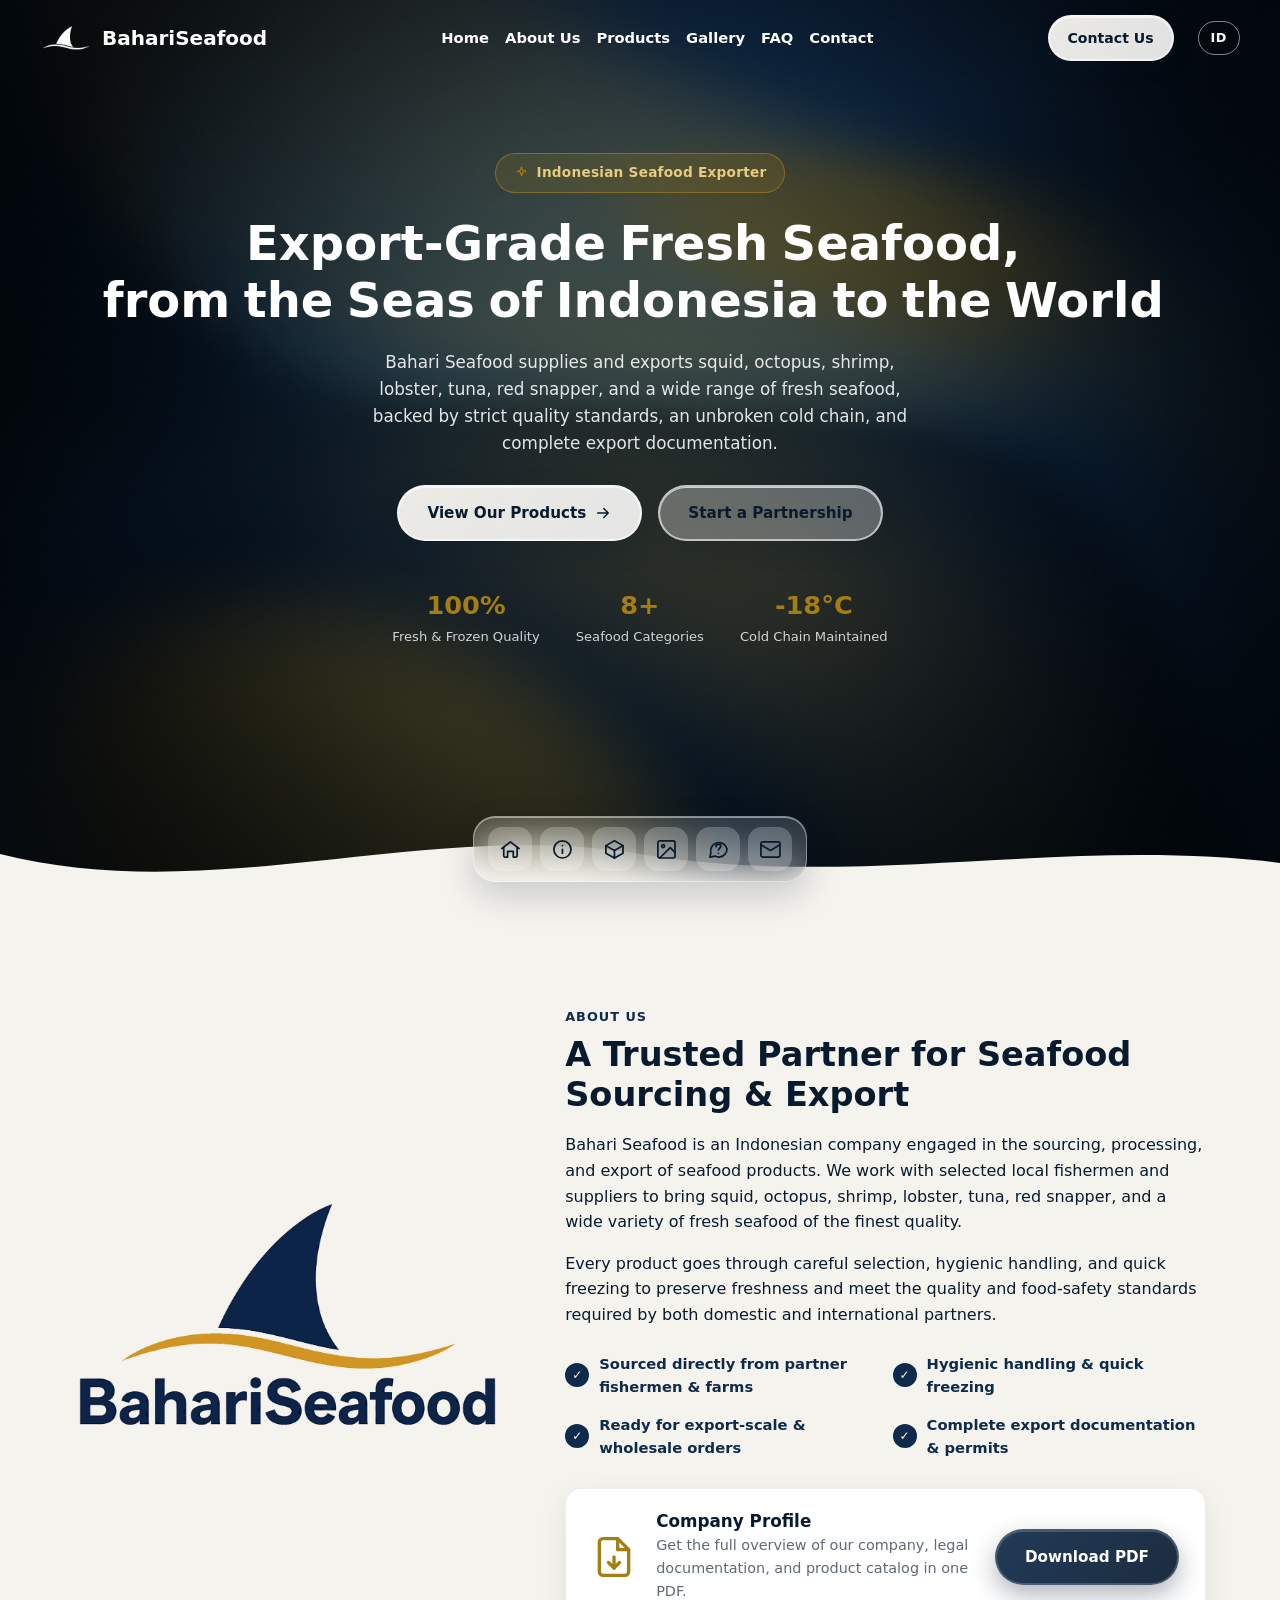
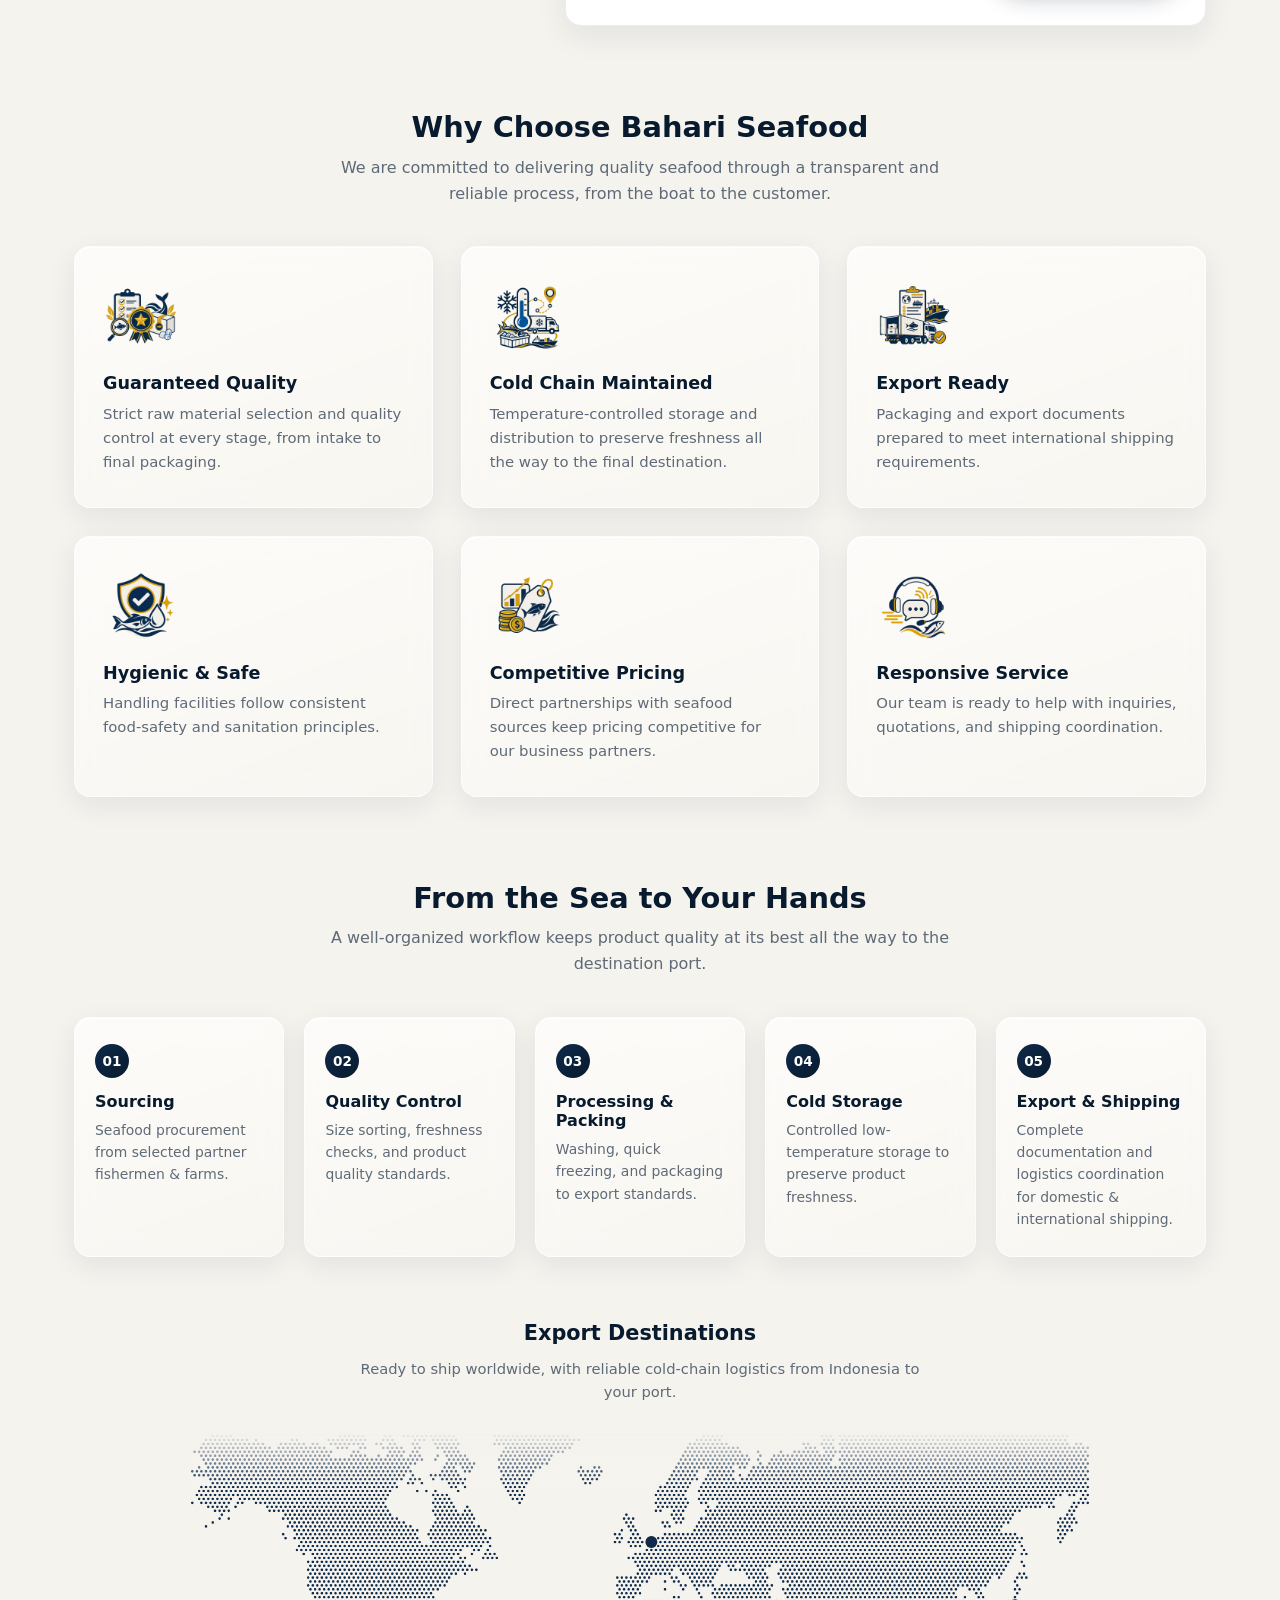
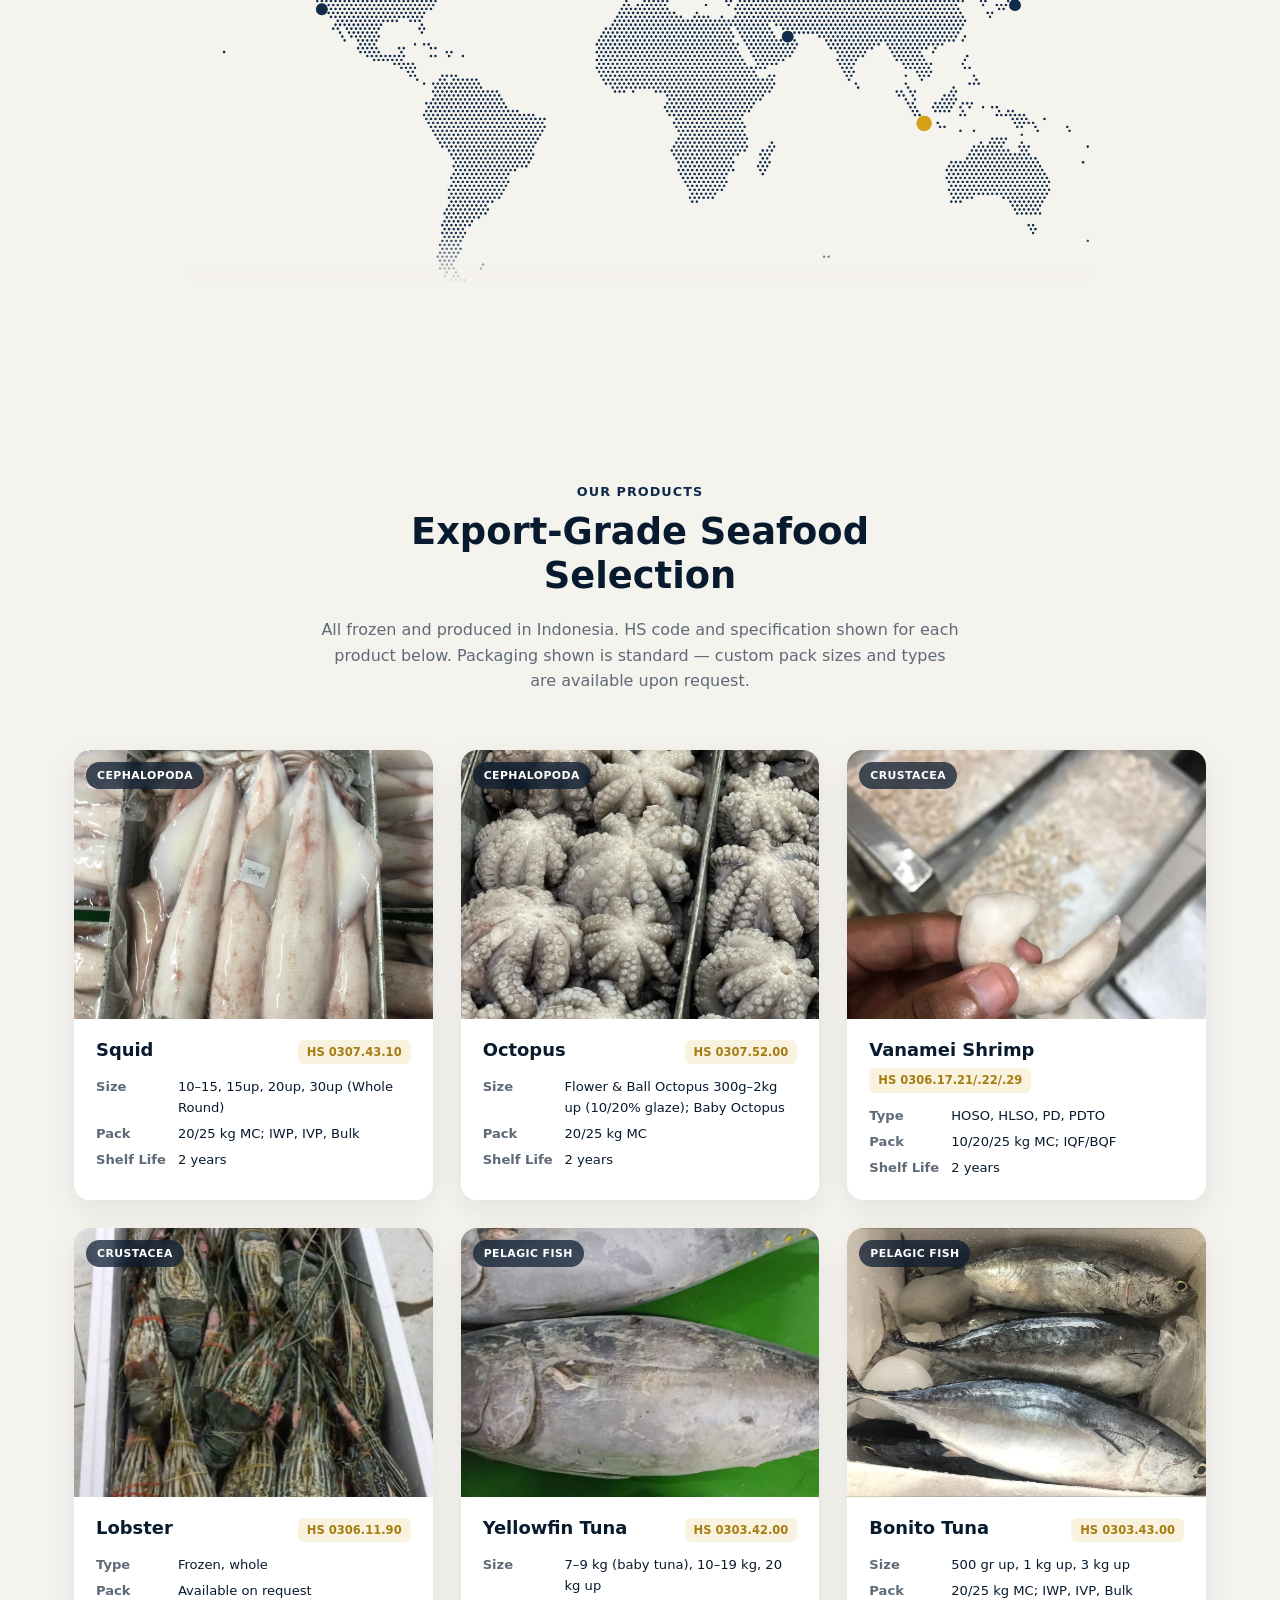
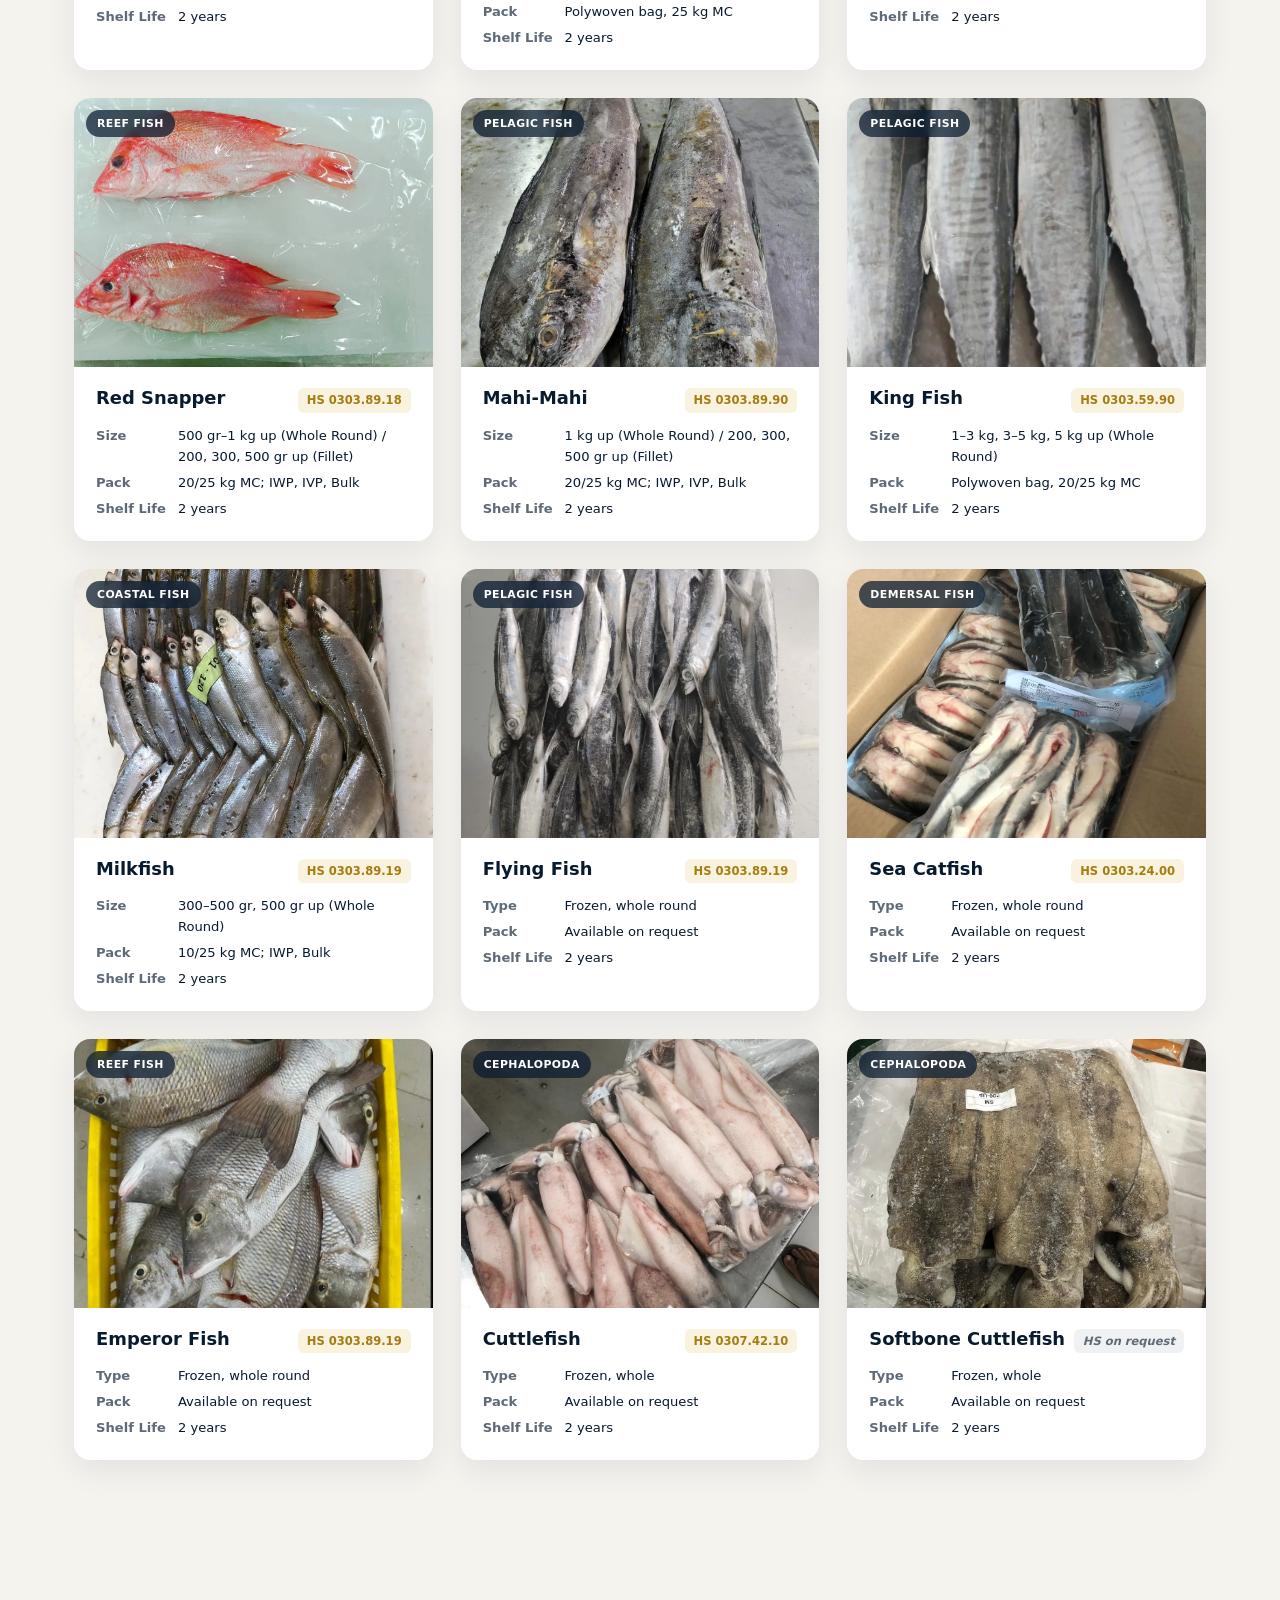
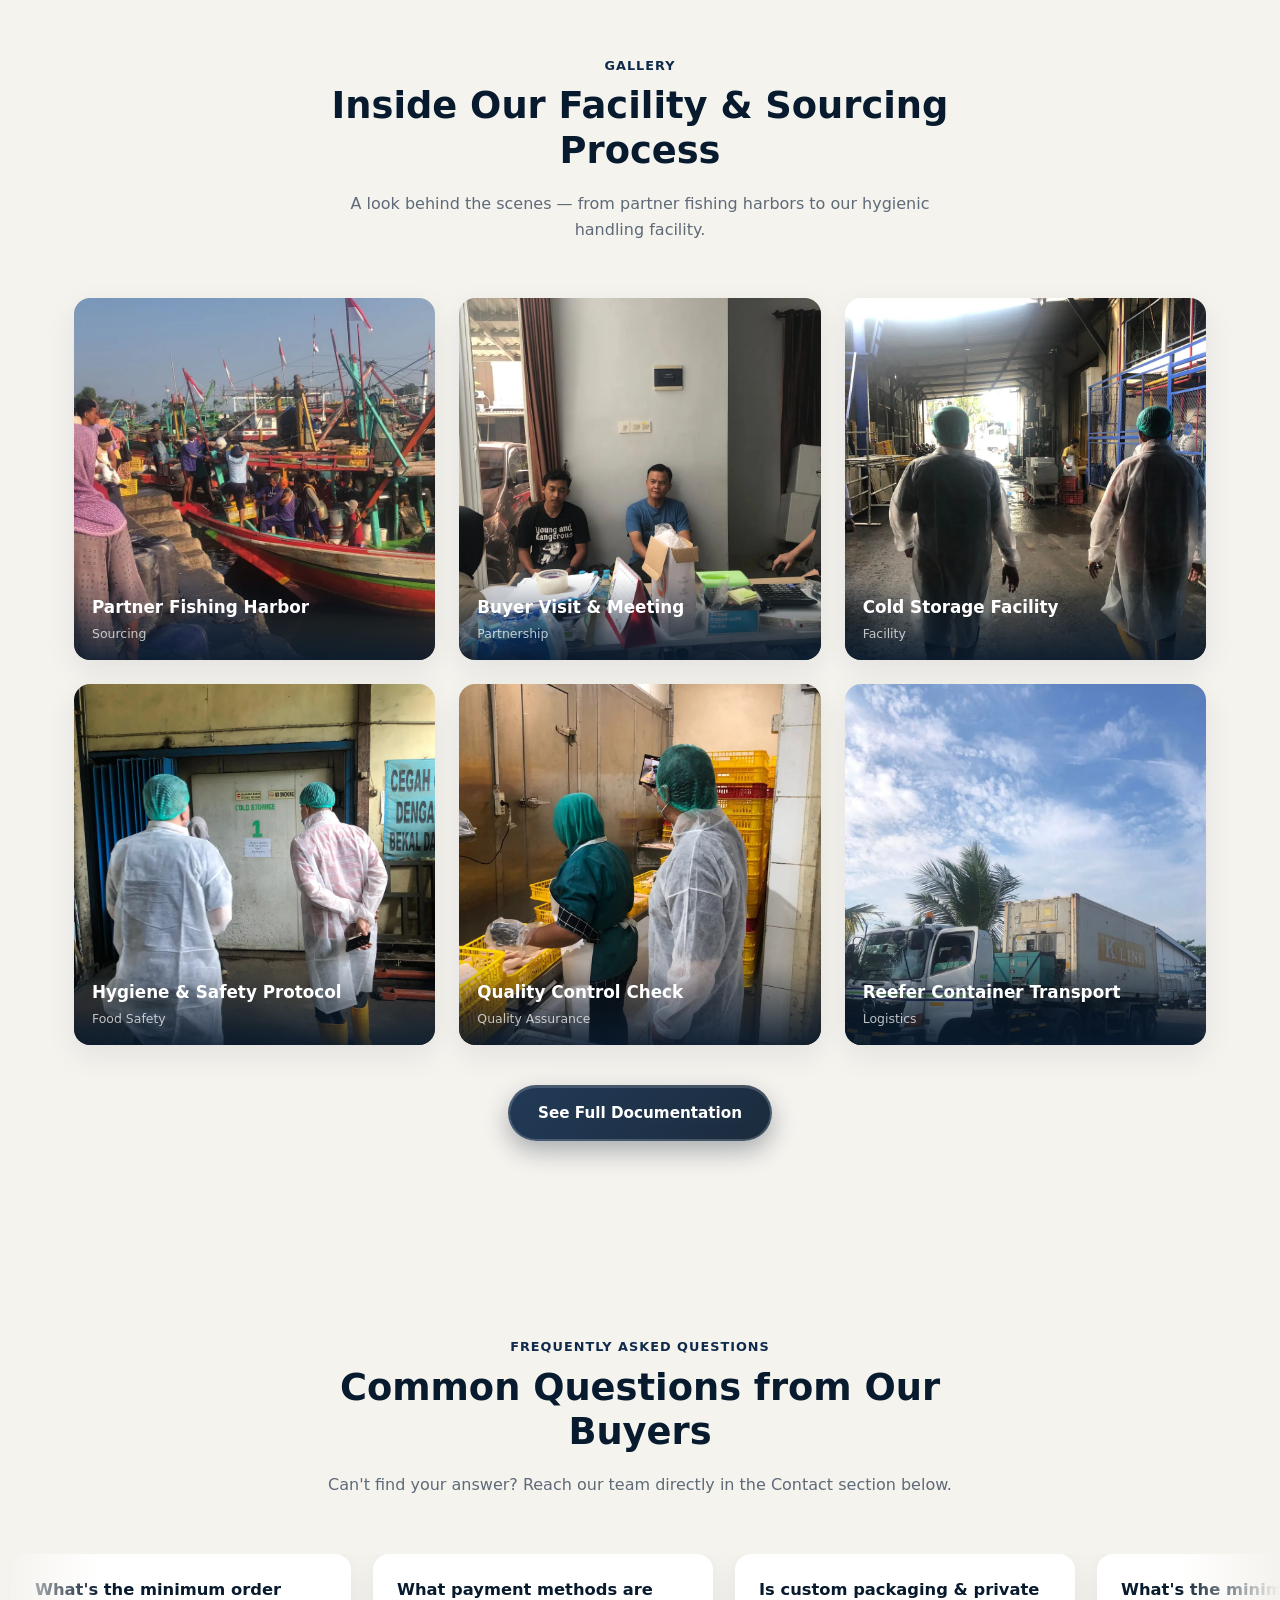
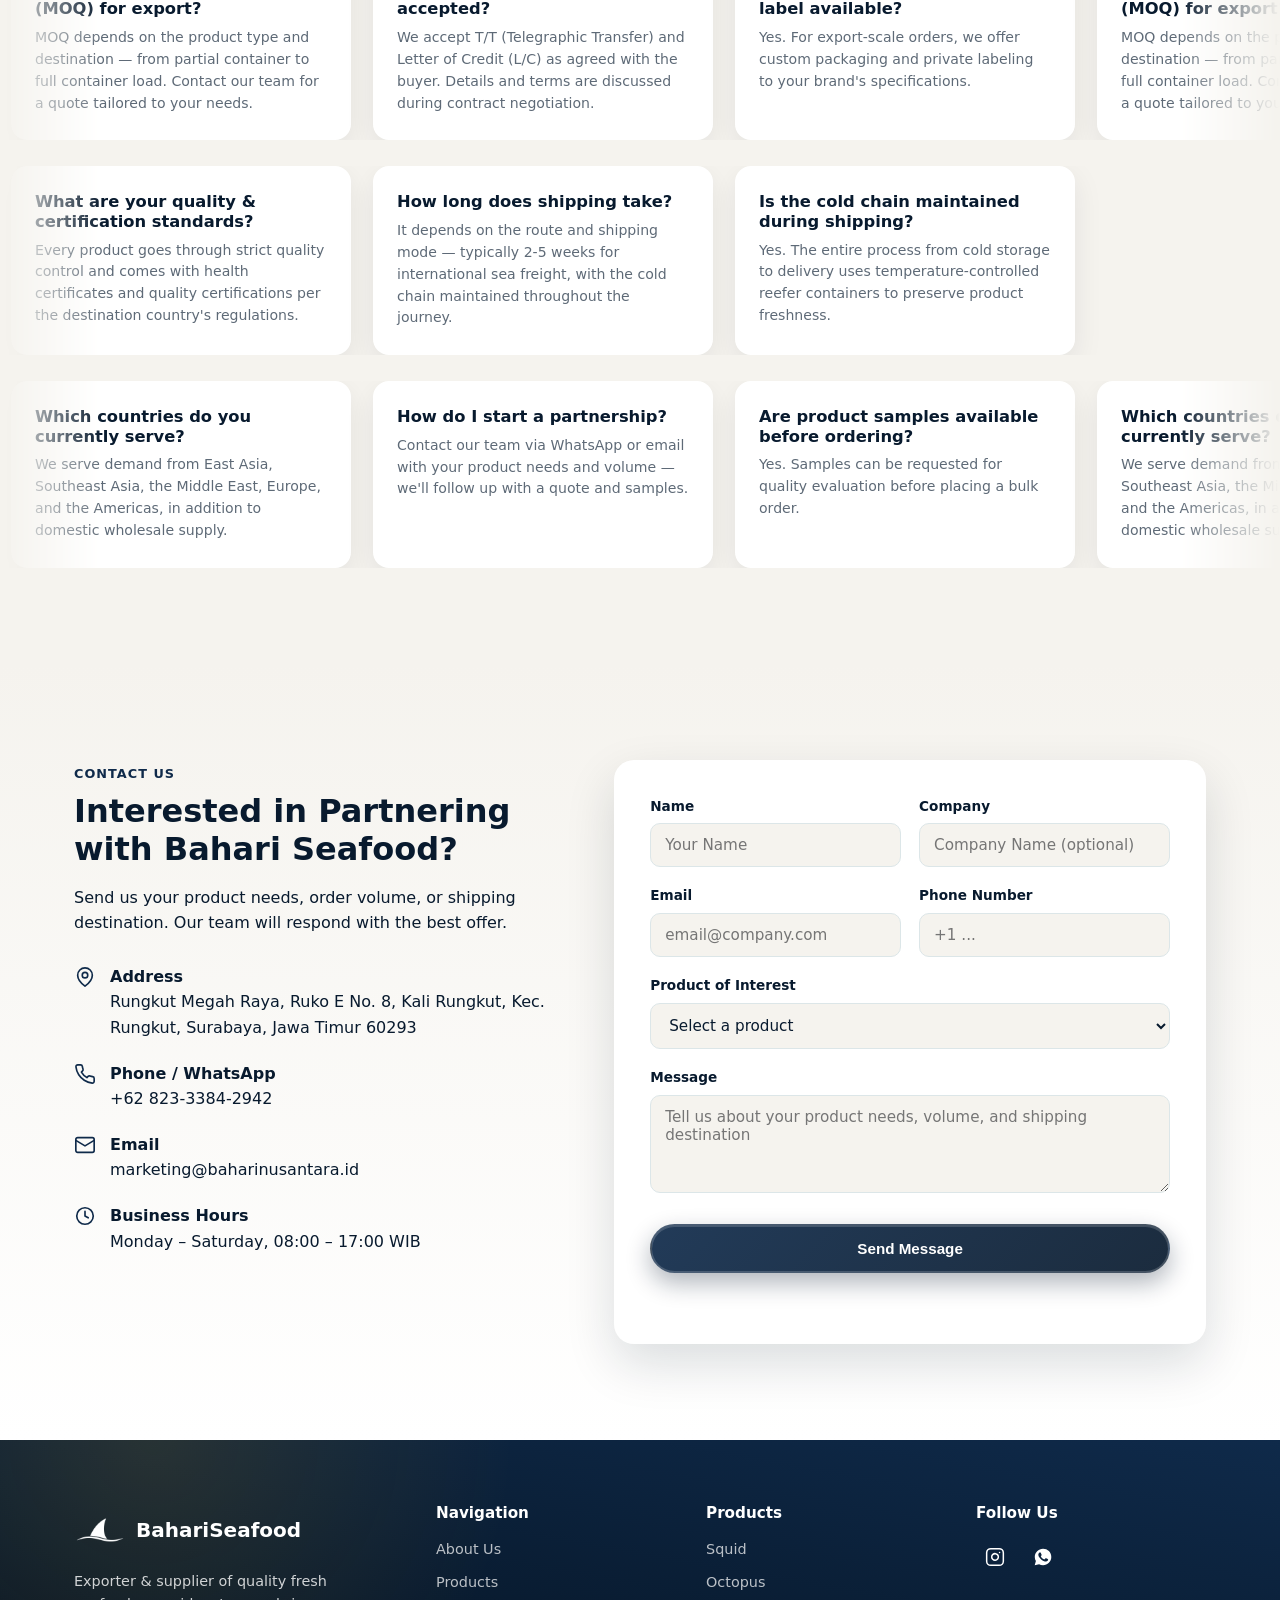
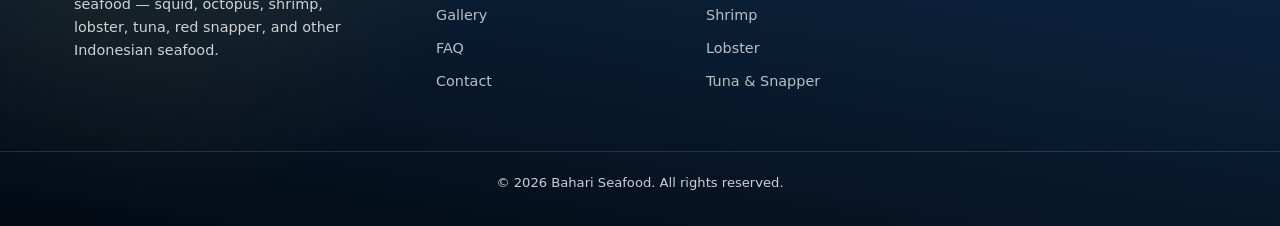
==== index.html @ e358343b "Add Cuttlefish and Softbone Cuttlefish as new products Two new product cards (Cephalopoda category) " ====
<!DOCTYPE html>
<html lang="en">
<head>
<meta charset="UTF-8">
<meta name="viewport" content="width=device-width, initial-scale=1.0">
<title>Bahari Seafood — Indonesian Fresh Seafood Exporter</title>
<meta name="description" content="Bahari Seafood is an Indonesian producer and exporter of squid, octopus, shrimp, lobster, tuna, red snapper, and other fresh, export-grade seafood.">
<link rel="alternate" hreflang="id" href="id/index.html">
<link rel="alternate" hreflang="en" href="index.html">
<link rel="alternate" hreflang="x-default" href="index.html">
<link rel="icon" href="images/favicon.png" type="image/png">
<link rel="stylesheet" href="css/style.css">
</head>
<body>

<!-- ===== HEADER ===== -->
<header class="site-header" id="header">
  <div class="container header-inner">
    <a href="#home" class="logo">
      <img src="images/bahari-icon.png" alt="Bahari Seafood" class="logo-mark logo-mark--bahari">
      <span class="logo-text">Bahari<em>Seafood</em></span>
    </a>

    <nav class="main-nav" id="mainNav">
      <a href="#home">Home</a>
      <a href="#about">About Us</a>
      <a href="#products">Products</a>
      <a href="gallery.html">Gallery</a>
      <a href="#faq">FAQ</a>
      <a href="#contact">Contact</a>
    </nav>

    <a href="#contact" class="btn btn-primary nav-cta">Contact Us</a>

    <a href="id/index.html" class="lang-switch" lang="id" hreflang="id">ID</a>

    <button class="nav-toggle" id="navToggle" aria-label="Open menu" aria-expanded="false">
      <span></span><span></span><span></span>
    </button>
  </div>
</header>
<div class="nav-backdrop" id="navBackdrop" aria-hidden="true"></div>

<main>

  <!-- ===== HERO ===== -->
  <section class="hero" id="home">
    <div class="hero-mesh" aria-hidden="true">
      <canvas id="heroShaderCanvas" class="hero-shader-canvas"></canvas>
    </div>
    <div class="hero-scrim" aria-hidden="true"></div>
    <div class="container hero-inner">
      <div class="hero-copy">
        <p class="hero-badge intro-in" style="--d:.3s">
          <svg class="hero-badge-icon" viewBox="0 0 24 24" fill="none" stroke="currentColor" stroke-width="1.8" stroke-linecap="round" stroke-linejoin="round" aria-hidden="true"><path d="M12 3l1.9 5.3L19 10l-5.1 1.7L12 17l-1.9-5.3L5 10l5.1-1.7L12 3z"/></svg>
          Indonesian Seafood Exporter
        </p>
        <h1 class="hero-title">
          <span class="hero-line"><span class="hero-word intro-in" style="--d:.42s">Export-Grade</span><span class="hero-word intro-in" style="--d:.48s">Fresh</span><span class="hero-word intro-in" style="--d:.54s">Seafood,</span></span>
          <span class="hero-line"><span class="hero-word intro-in" style="--d:.62s">from</span><span class="hero-word intro-in" style="--d:.68s">the</span><span class="hero-word intro-in" style="--d:.74s">Seas</span><span class="hero-word intro-in" style="--d:.80s">of</span><span class="hero-word intro-in" style="--d:.86s">Indonesia</span><span class="hero-word intro-in" style="--d:.92s">to</span><span class="hero-word intro-in" style="--d:.98s">the</span><span class="hero-word intro-in" style="--d:1.04s">World</span></span>
        </h1>
        <p class="hero-desc intro-in" style="--d:1.2s">Bahari Seafood supplies and exports squid, octopus, shrimp, lobster, tuna, red snapper, and a wide range of fresh seafood, backed by strict quality standards, an unbroken cold chain, and complete export documentation.</p>
        <div class="hero-actions intro-in" style="--d:1.5s">
          <a href="#products" class="btn btn-primary">View Our Products <svg class="btn-icon" viewBox="0 0 24 24" fill="none" stroke="currentColor" stroke-width="2" stroke-linecap="round" stroke-linejoin="round" aria-hidden="true"><path d="M5 12h14M13 6l6 6-6 6"/></svg></a>
          <a href="#contact" class="btn btn-outline">Start a Partnership</a>
        </div>
        <div class="hero-stats intro-in" style="--d:1.75s">
          <div class="stat"><span class="stat-num">100%</span><span class="stat-label">Fresh &amp; Frozen Quality</span></div>
          <div class="stat"><span class="stat-num">8+</span><span class="stat-label">Seafood Categories</span></div>
          <div class="stat"><span class="stat-num">-18°C</span><span class="stat-label">Cold Chain Maintained</span></div>
        </div>
      </div>
    </div>
    <svg class="hero-wave" viewBox="0 0 1440 100" preserveAspectRatio="none" aria-hidden="true"><path d="M0,40 C240,100 480,0 720,40 C960,80 1200,20 1440,50 L1440,100 L0,100 Z" fill="#F5F3EE"></path></svg>
  </section>

  <!-- ===== ABOUT US + WHY CHOOSE US + EXPORT PROCESS (combined) ===== -->
  <section class="section" id="about">
    <div class="container about-grid">
      <div class="about-visual reveal">
        <img src="images/bahari-logo.png" alt="Bahari Seafood" class="about-logo">
      </div>
      <div class="about-copy reveal">
        <p class="eyebrow">About Us</p>
        <h2>A Trusted Partner for Seafood Sourcing &amp; Export</h2>
        <p>Bahari Seafood is an Indonesian company engaged in the sourcing, processing, and export of seafood products. We work with selected local fishermen and suppliers to bring squid, octopus, shrimp, lobster, tuna, red snapper, and a wide variety of fresh seafood of the finest quality.</p>
        <p>Every product goes through careful selection, hygienic handling, and quick freezing to preserve freshness and meet the quality and food-safety standards required by both domestic and international partners.</p>
        <div class="about-points">
          <div class="point"><span class="point-icon">✓</span> Sourced directly from partner fishermen &amp; farms</div>
          <div class="point"><span class="point-icon">✓</span> Hygienic handling &amp; quick freezing</div>
          <div class="point"><span class="point-icon">✓</span> Ready for export-scale &amp; wholesale orders</div>
          <div class="point"><span class="point-icon">✓</span> Complete export documentation &amp; permits</div>
        </div>

        <div class="compro-cta">
          <div class="compro-icon" aria-hidden="true"><svg viewBox="0 0 24 24" fill="none" stroke="currentColor" stroke-width="1.8" stroke-linecap="round" stroke-linejoin="round"><path d="M14 2H6a2 2 0 0 0-2 2v16a2 2 0 0 0 2 2h12a2 2 0 0 0 2-2V8z"/><path d="M14 2v6h6"/><path d="M12 18v-6"/><path d="M9 15l3 3 3-3"/></svg></div>
          <div class="compro-text">
            <h3>Company Profile</h3>
            <p>Get the full overview of our company, legal documentation, and product catalog in one PDF.</p>
          </div>
          <a href="#" class="btn btn-primary compro-btn">Download PDF</a>
        </div>
      </div>
    </div>

    <div class="container about-sub">
      <div class="about-sub-head reveal">
        <h3>Why Choose Bahari Seafood</h3>
        <p>We are committed to delivering quality seafood through a transparent and reliable process, from the boat to the customer.</p>
      </div>
      <div class="feature-grid">
        <div class="feature-card reveal">
          <div class="feature-icon"><img src="images/icons/icon-guaranteed-quality.webp" alt="" loading="lazy" width="400" height="400"></div>
          <h3>Guaranteed Quality</h3>
          <p>Strict raw material selection and quality control at every stage, from intake to final packaging.</p>
        </div>
        <div class="feature-card reveal">
          <div class="feature-icon"><img src="images/icons/icon-cold-chain.webp" alt="" loading="lazy" width="400" height="400"></div>
          <h3>Cold Chain Maintained</h3>
          <p>Temperature-controlled storage and distribution to preserve freshness all the way to the final destination.</p>
        </div>
        <div class="feature-card reveal">
          <div class="feature-icon"><img src="images/icons/icon-export-ready.webp" alt="" loading="lazy" width="400" height="400"></div>
          <h3>Export Ready</h3>
          <p>Packaging and export documents prepared to meet international shipping requirements.</p>
        </div>
        <div class="feature-card reveal">
          <div class="feature-icon"><img src="images/icons/icon-hygienic.webp" alt="" loading="lazy" width="400" height="400"></div>
          <h3>Hygienic &amp; Safe</h3>
          <p>Handling facilities follow consistent food-safety and sanitation principles.</p>
        </div>
        <div class="feature-card reveal">
          <div class="feature-icon"><img src="images/icons/icon-pricing.webp" alt="" loading="lazy" width="400" height="400"></div>
          <h3>Competitive Pricing</h3>
          <p>Direct partnerships with seafood sources keep pricing competitive for our business partners.</p>
        </div>
        <div class="feature-card reveal">
          <div class="feature-icon"><img src="images/icons/icon-responsive-service.webp" alt="" loading="lazy" width="400" height="400"></div>
          <h3>Responsive Service</h3>
          <p>Our team is ready to help with inquiries, quotations, and shipping coordination.</p>
        </div>
      </div>
    </div>

    <div class="container about-sub">
      <div class="about-sub-head reveal">
        <h3>From the Sea to Your Hands</h3>
        <p>A well-organized workflow keeps product quality at its best all the way to the destination port.</p>
      </div>
      <div class="process-grid">
        <div class="process-step reveal">
          <span class="process-num">01</span>
          <h3>Sourcing</h3>
          <p>Seafood procurement from selected partner fishermen &amp; farms.</p>
        </div>
        <div class="process-step reveal">
          <span class="process-num">02</span>
          <h3>Quality Control</h3>
          <p>Size sorting, freshness checks, and product quality standards.</p>
        </div>
        <div class="process-step reveal">
          <span class="process-num">03</span>
          <h3>Processing &amp; Packing</h3>
          <p>Washing, quick freezing, and packaging to export standards.</p>
        </div>
        <div class="process-step reveal">
          <span class="process-num">04</span>
          <h3>Cold Storage</h3>
          <p>Controlled low-temperature storage to preserve product freshness.</p>
        </div>
        <div class="process-step reveal">
          <span class="process-num">05</span>
          <h3>Export &amp; Shipping</h3>
          <p>Complete documentation and logistics coordination for domestic &amp; international shipping.</p>
        </div>
      </div>

      <div class="markets reveal">
        <h3>Export Destinations</h3>
        <p class="markets-note">Ready to ship worldwide, with reliable cold-chain logistics from Indonesia to your port.</p>
        <div class="export-map" role="img" aria-label="Map of Bahari Seafood's export shipping routes from Indonesia to the Americas, Europe, the Middle East, and East Asia">
          <img class="export-map-bg" src="images/export-map-dots.webp" alt="" aria-hidden="true" loading="lazy" width="1600" height="808">
          <svg class="export-map-svg" viewBox="0 0 198 100" preserveAspectRatio="xMidYMid meet" aria-hidden="true">
            <defs>
              <linearGradient id="export-route-gradient" x1="0%" y1="0%" x2="100%" y2="0%">
                <stop offset="0%" stop-color="#D4A017" stop-opacity="0"/>
                <stop offset="15%" stop-color="#D4A017" stop-opacity="1"/>
                <stop offset="85%" stop-color="#D4A017" stop-opacity="1"/>
                <stop offset="100%" stop-color="#D4A017" stop-opacity="0"/>
              </linearGradient>
            </defs>

            <path class="route-path" pathLength="1" style="animation-delay:0s" d="M 161.5,64.1 Q 95.3,19.0 29.0,39.0"/>
            <path class="route-path" pathLength="1" style="animation-delay:.6s" d="M 161.5,64.1 Q 131.5,14.6 101.5,24.2"/>
            <path class="route-path" pathLength="1" style="animation-delay:1.2s" d="M 161.5,64.1 Q 146.5,37.0 131.5,45.0"/>
            <path class="route-path" pathLength="1" style="animation-delay:1.8s" d="M 161.5,64.1 Q 171.5,30.1 181.5,38.1"/>

            <circle class="route-dot" r="1.1" style="offset-path:path('M 161.5,64.1 Q 95.3,19.0 29.0,39.0');animation-delay:0s"/>
            <circle class="route-dot" r="1.1" style="offset-path:path('M 161.5,64.1 Q 131.5,14.6 101.5,24.2');animation-delay:.6s"/>
            <circle class="route-dot" r="1.1" style="offset-path:path('M 161.5,64.1 Q 146.5,37.0 131.5,45.0');animation-delay:1.2s"/>
            <circle class="route-dot" r="1.1" style="offset-path:path('M 161.5,64.1 Q 171.5,30.1 181.5,38.1');animation-delay:1.8s"/>

            <circle class="pulse-ring" cx="161.5" cy="64.1" r="1.5"/>
            <circle class="map-point map-point--origin" cx="161.5" cy="64.1" r="1.7"/>

            <circle class="pulse-ring" cx="29.0" cy="39.0" r="1.1" style="animation-delay:.4s"/>
            <circle class="map-point" cx="29.0" cy="39.0" r="1.3"/>
            <circle class="pulse-ring" cx="101.5" cy="24.2" r="1.1" style="animation-delay:.8s"/>
            <circle class="map-point" cx="101.5" cy="24.2" r="1.3"/>
            <circle class="pulse-ring" cx="131.5" cy="45.0" r="1.1" style="animation-delay:1.2s"/>
            <circle class="map-point" cx="131.5" cy="45.0" r="1.3"/>
            <circle class="pulse-ring" cx="181.5" cy="38.1" r="1.1" style="animation-delay:1.6s"/>
            <circle class="map-point" cx="181.5" cy="38.1" r="1.3"/>
          </svg>
        </div>
      </div>
    </div>
  </section>

  <!-- ===== PRODUCTS ===== -->
  <section class="section" id="products">
    <div class="container">
      <div class="section-head reveal">
        <p class="eyebrow">Our Products</p>
        <h2>Export-Grade Seafood Selection</h2>
        <p class="section-sub">All frozen and produced in Indonesia. HS code and specification shown for each product below. Packaging shown is standard — custom pack sizes and types are available upon request.</p>
      </div>

      <div class="product-grid product-grid--specs">

        <article class="product-card reveal">
          <div class="product-photo">
            <img src="images/gallery/gallery-squid.webp" alt="Frozen whole round squid" loading="lazy" width="1050" height="1400">
            <span class="product-category">Cephalopoda</span>
          </div>
          <div class="product-body">
            <div class="product-title-row"><h3>Squid</h3><span class="product-hs">HS 0307.43.10</span></div>
            <dl class="product-specs">
              <dt>Size</dt><dd>10–15, 15up, 20up, 30up (Whole Round)</dd>
              <dt>Pack</dt><dd>20/25 kg MC; IWP, IVP, Bulk</dd>
              <dt>Shelf Life</dt><dd>2 years</dd>
            </dl>
          </div>
        </article>

        <article class="product-card reveal">
          <div class="product-photo">
            <img src="images/gallery/gallery-octopus.webp" alt="Frozen octopus" loading="lazy" width="1050" height="1400">
            <span class="product-category">Cephalopoda</span>
          </div>
          <div class="product-body">
            <div class="product-title-row"><h3>Octopus</h3><span class="product-hs">HS 0307.52.00</span></div>
            <dl class="product-specs">
              <dt>Size</dt><dd>Flower &amp; Ball Octopus 300g–2kg up (10/20% glaze); Baby Octopus</dd>
              <dt>Pack</dt><dd>20/25 kg MC</dd>
              <dt>Shelf Life</dt><dd>2 years</dd>
            </dl>
          </div>
        </article>

        <article class="product-card reveal">
          <div class="product-photo">
            <img src="images/gallery/gallery-shrimp.webp" alt="Frozen Vanamei shrimp" loading="lazy" width="1050" height="1400">
            <span class="product-category">Crustacea</span>
          </div>
          <div class="product-body">
            <div class="product-title-row"><h3>Vanamei Shrimp</h3><span class="product-hs">HS 0306.17.21/.22/.29</span></div>
            <dl class="product-specs">
              <dt>Type</dt><dd>HOSO, HLSO, PD, PDTO</dd>
              <dt>Pack</dt><dd>10/20/25 kg MC; IQF/BQF</dd>
              <dt>Shelf Life</dt><dd>2 years</dd>
            </dl>
          </div>
        </article>

        <article class="product-card reveal">
          <div class="product-photo">
            <img src="images/gallery/gallery-lobster.webp" alt="Frozen lobster, packed for export" loading="lazy" width="720" height="1280">
            <span class="product-category">Crustacea</span>
          </div>
          <div class="product-body">
            <div class="product-title-row"><h3>Lobster</h3><span class="product-hs">HS 0306.11.90</span></div>
            <dl class="product-specs">
              <dt>Type</dt><dd>Frozen, whole</dd>
              <dt>Pack</dt><dd>Available on request</dd>
              <dt>Shelf Life</dt><dd>2 years</dd>
            </dl>
          </div>
        </article>

        <article class="product-card reveal">
          <div class="product-photo">
            <img src="images/gallery/gallery-yellowfin-tuna.webp" alt="Frozen whole round yellowfin tuna" loading="lazy" width="1280" height="604">
            <span class="product-category">Pelagic Fish</span>
          </div>
          <div class="product-body">
            <div class="product-title-row"><h3>Yellowfin Tuna</h3><span class="product-hs">HS 0303.42.00</span></div>
            <dl class="product-specs">
              <dt>Size</dt><dd>7–9 kg (baby tuna), 10–19 kg, 20 kg up</dd>
              <dt>Pack</dt><dd>Polywoven bag, 25 kg MC</dd>
              <dt>Shelf Life</dt><dd>2 years</dd>
            </dl>
          </div>
        </article>

        <article class="product-card reveal">
          <div class="product-photo">
            <img src="images/gallery/gallery-bonito-tuna.webp" alt="Frozen whole round bonito/skipjack tuna" loading="lazy" width="1400" height="1051">
            <span class="product-category">Pelagic Fish</span>
          </div>
          <div class="product-body">
            <div class="product-title-row"><h3>Bonito Tuna</h3><span class="product-hs">HS 0303.43.00</span></div>
            <dl class="product-specs">
              <dt>Size</dt><dd>500 gr up, 1 kg up, 3 kg up</dd>
              <dt>Pack</dt><dd>20/25 kg MC; IWP, IVP, Bulk</dd>
              <dt>Shelf Life</dt><dd>2 years</dd>
            </dl>
          </div>
        </article>

        <article class="product-card reveal">
          <div class="product-photo">
            <img src="images/gallery/gallery-red-snapper.webp" alt="Frozen whole round red snapper" loading="lazy" width="1400" height="908">
            <span class="product-category">Reef Fish</span>
          </div>
          <div class="product-body">
            <div class="product-title-row"><h3>Red Snapper</h3><span class="product-hs">HS 0303.89.18</span></div>
            <dl class="product-specs">
              <dt>Size</dt><dd>500 gr–1 kg up (Whole Round) / 200, 300, 500 gr up (Fillet)</dd>
              <dt>Pack</dt><dd>20/25 kg MC; IWP, IVP, Bulk</dd>
              <dt>Shelf Life</dt><dd>2 years</dd>
            </dl>
          </div>
        </article>

        <article class="product-card reveal">
          <div class="product-photo">
            <img src="images/gallery/gallery-mahi-mahi.webp" alt="Frozen whole round mahi-mahi" loading="lazy" width="960" height="1280">
            <span class="product-category">Pelagic Fish</span>
          </div>
          <div class="product-body">
            <div class="product-title-row"><h3>Mahi-Mahi</h3><span class="product-hs">HS 0303.89.90</span></div>
            <dl class="product-specs">
              <dt>Size</dt><dd>1 kg up (Whole Round) / 200, 300, 500 gr up (Fillet)</dd>
              <dt>Pack</dt><dd>20/25 kg MC; IWP, IVP, Bulk</dd>
              <dt>Shelf Life</dt><dd>2 years</dd>
            </dl>
          </div>
        </article>

        <article class="product-card reveal">
          <div class="product-photo">
            <img src="images/gallery/gallery-king-fish.webp" alt="Frozen whole round king fish (tenggiri)" loading="lazy" width="720" height="1280">
            <span class="product-category">Pelagic Fish</span>
          </div>
          <div class="product-body">
            <div class="product-title-row"><h3>King Fish</h3><span class="product-hs">HS 0303.59.90</span></div>
            <dl class="product-specs">
              <dt>Size</dt><dd>1–3 kg, 3–5 kg, 5 kg up (Whole Round)</dd>
              <dt>Pack</dt><dd>Polywoven bag, 20/25 kg MC</dd>
              <dt>Shelf Life</dt><dd>2 years</dd>
            </dl>
          </div>
        </article>

        <article class="product-card reveal">
          <div class="product-photo">
            <img src="images/gallery/gallery-milkfish.webp" alt="Frozen whole round milkfish (bandeng)" loading="lazy" width="1050" height="1400">
            <span class="product-category">Coastal Fish</span>
          </div>
          <div class="product-body">
            <div class="product-title-row"><h3>Milkfish</h3><span class="product-hs">HS 0303.89.19</span></div>
            <dl class="product-specs">
              <dt>Size</dt><dd>300–500 gr, 500 gr up (Whole Round)</dd>
              <dt>Pack</dt><dd>10/25 kg MC; IWP, Bulk</dd>
              <dt>Shelf Life</dt><dd>2 years</dd>
            </dl>
          </div>
        </article>

        <article class="product-card reveal">
          <div class="product-photo">
            <img src="images/gallery/gallery-flying-fish.webp" alt="Frozen flying fish" loading="lazy" width="864" height="1152">
            <span class="product-category">Pelagic Fish</span>
          </div>
          <div class="product-body">
            <div class="product-title-row"><h3>Flying Fish</h3><span class="product-hs">HS 0303.89.19</span></div>
            <dl class="product-specs">
              <dt>Type</dt><dd>Frozen, whole round</dd>
              <dt>Pack</dt><dd>Available on request</dd>
              <dt>Shelf Life</dt><dd>2 years</dd>
            </dl>
          </div>
        </article>

        <article class="product-card reveal">
          <div class="product-photo">
            <img src="images/gallery/gallery-catfish.webp" alt="Frozen sea catfish" loading="lazy" width="1050" height="1400">
            <span class="product-category">Demersal Fish</span>
          </div>
          <div class="product-body">
            <div class="product-title-row"><h3>Sea Catfish</h3><span class="product-hs">HS 0303.24.00</span></div>
            <dl class="product-specs">
              <dt>Type</dt><dd>Frozen, whole round</dd>
              <dt>Pack</dt><dd>Available on request</dd>
              <dt>Shelf Life</dt><dd>2 years</dd>
            </dl>
          </div>
        </article>

        <article class="product-card reveal">
          <div class="product-photo">
            <img src="images/gallery/gallery-emperor-fish.webp" alt="Frozen emperor fish (lencam)" loading="lazy" width="821" height="1062">
            <span class="product-category">Reef Fish</span>
          </div>
          <div class="product-body">
            <div class="product-title-row"><h3>Emperor Fish</h3><span class="product-hs">HS 0303.89.19</span></div>
            <dl class="product-specs">
              <dt>Type</dt><dd>Frozen, whole round</dd>
              <dt>Pack</dt><dd>Available on request</dd>
              <dt>Shelf Life</dt><dd>2 years</dd>
            </dl>
          </div>
        </article>

        <article class="product-card reveal">
          <div class="product-photo">
            <img src="images/gallery/gallery-cuttlefish.webp" alt="Frozen whole cuttlefish" loading="lazy" width="1050" height="1400">
            <span class="product-category">Cephalopoda</span>
          </div>
          <div class="product-body">
            <div class="product-title-row"><h3>Cuttlefish</h3><span class="product-hs">HS 0307.42.10</span></div>
            <dl class="product-specs">
              <dt>Type</dt><dd>Frozen, whole</dd>
              <dt>Pack</dt><dd>Available on request</dd>
              <dt>Shelf Life</dt><dd>2 years</dd>
            </dl>
          </div>
        </article>

        <article class="product-card reveal">
          <div class="product-photo">
            <img src="images/gallery/gallery-softbone-cuttlefish.webp" alt="Frozen softbone cuttlefish" loading="lazy" width="1050" height="1400">
            <span class="product-category">Cephalopoda</span>
          </div>
          <div class="product-body">
            <div class="product-title-row"><h3>Softbone Cuttlefish</h3><span class="product-hs product-hs--tbd">HS on request</span></div>
            <dl class="product-specs">
              <dt>Type</dt><dd>Frozen, whole</dd>
              <dt>Pack</dt><dd>Available on request</dd>
              <dt>Shelf Life</dt><dd>2 years</dd>
            </dl>
          </div>
        </article>

      </div>
    </div>
  </section>

  <!-- ===== GALLERY PREVIEW ===== -->
  <section class="section">
    <div class="container">
      <div class="section-head reveal">
        <p class="eyebrow">Gallery</p>
        <h2>Inside Our Facility &amp; Sourcing Process</h2>
        <p class="section-sub">A look behind the scenes — from partner fishing harbors to our hygienic handling facility.</p>
      </div>

      <div class="gallery-grid">

        <div class="gallery-item reveal">
          <img src="images/gallery/gallery-harbor.webp" alt="Local fishing boats at partner harbor" loading="lazy" width="788" height="1400">
          <div class="gallery-caption">
            <h3>Partner Fishing Harbor</h3>
            <span>Sourcing</span>
          </div>
        </div>

        <div class="gallery-item reveal">
          <img src="images/gallery/gallery-visit-meeting.webp" alt="Team meeting with business partners" loading="lazy" width="1400" height="1050">
          <div class="gallery-caption">
            <h3>Buyer Visit &amp; Meeting</h3>
            <span>Partnership</span>
          </div>
        </div>

        <div class="gallery-item reveal">
          <img src="images/gallery/gallery-visit-warehouse.webp" alt="Staff entering the processing facility" loading="lazy" width="1050" height="1400">
          <div class="gallery-caption">
            <h3>Cold Storage Facility</h3>
            <span>Facility</span>
          </div>
        </div>

        <div class="gallery-item reveal">
          <img src="images/gallery/gallery-visit-hygiene.webp" alt="Staff following hygiene protocol at the facility entrance" loading="lazy" width="1050" height="1400">
          <div class="gallery-caption">
            <h3>Hygiene &amp; Safety Protocol</h3>
            <span>Food Safety</span>
          </div>
        </div>

        <div class="gallery-item reveal">
          <img src="images/gallery/gallery-visit-qc.webp" alt="Staff conducting a quality control check" loading="lazy" width="1050" height="1400">
          <div class="gallery-caption">
            <h3>Quality Control Check</h3>
            <span>Quality Assurance</span>
          </div>
        </div>

        <div class="gallery-item reveal">
          <img src="images/gallery/gallery-visit-container-truck.webp" alt="Reefer container truck ready for export shipment" loading="lazy" width="1050" height="1400">
          <div class="gallery-caption">
            <h3>Reefer Container Transport</h3>
            <span>Logistics</span>
          </div>
        </div>

      </div>

      <div class="gallery-preview-cta reveal">
        <a href="gallery.html" class="btn btn-primary">See Full Documentation</a>
      </div>
    </div>
  </section>

  <!-- ===== FAQ ===== -->
  <section class="section faq-section" id="faq">
    <div class="container">
      <div class="section-head reveal">
        <p class="eyebrow">Frequently Asked Questions</p>
        <h2>Common Questions from Our Buyers</h2>
        <p class="section-sub">Can't find your answer? Reach our team directly in the Contact section below.</p>
      </div>
    </div>

    <div class="faq-rows reveal">
      <div class="faq-scroller" tabindex="0" role="group" aria-label="FAQ list 1 of 3, auto-scrolling — press Tab to pause">
        <div class="faq-track" style="--duration:55s">
          <div class="faq-group">
            <div class="faq-card">
              <h3>What's the minimum order (MOQ) for export?</h3>
              <p>MOQ depends on the product type and destination — from partial container to full container load. Contact our team for a quote tailored to your needs.</p>
            </div>
            <div class="faq-card">
              <h3>What payment methods are accepted?</h3>
              <p>We accept T/T (Telegraphic Transfer) and Letter of Credit (L/C) as agreed with the buyer. Details and terms are discussed during contract negotiation.</p>
            </div>
            <div class="faq-card">
              <h3>Is custom packaging &amp; private label available?</h3>
              <p>Yes. For export-scale orders, we offer custom packaging and private labeling to your brand's specifications.</p>
            </div>
          </div>
          <div class="faq-group" aria-hidden="true">
            <div class="faq-card">
              <h3>What's the minimum order (MOQ) for export?</h3>
              <p>MOQ depends on the product type and destination — from partial container to full container load. Contact our team for a quote tailored to your needs.</p>
            </div>
            <div class="faq-card">
              <h3>What payment methods are accepted?</h3>
              <p>We accept T/T (Telegraphic Transfer) and Letter of Credit (L/C) as agreed with the buyer. Details and terms are discussed during contract negotiation.</p>
            </div>
            <div class="faq-card">
              <h3>Is custom packaging &amp; private label available?</h3>
              <p>Yes. For export-scale orders, we offer custom packaging and private labeling to your brand's specifications.</p>
            </div>
          </div>
        </div>
      </div>

      <div class="faq-scroller" tabindex="0" role="group" aria-label="FAQ list 2 of 3, auto-scrolling — press Tab to pause">
        <div class="faq-track faq-track--reverse" style="--duration:45s">
          <div class="faq-group">
            <div class="faq-card">
              <h3>What are your quality &amp; certification standards?</h3>
              <p>Every product goes through strict quality control and comes with health certificates and quality certifications per the destination country's regulations.</p>
            </div>
            <div class="faq-card">
              <h3>How long does shipping take?</h3>
              <p>It depends on the route and shipping mode — typically 2-5 weeks for international sea freight, with the cold chain maintained throughout the journey.</p>
            </div>
            <div class="faq-card">
              <h3>Is the cold chain maintained during shipping?</h3>
              <p>Yes. The entire process from cold storage to delivery uses temperature-controlled reefer containers to preserve product freshness.</p>
            </div>
          </div>
          <div class="faq-group" aria-hidden="true">
            <div class="faq-card">
              <h3>What are your quality &amp; certification standards?</h3>
              <p>Every product goes through strict quality control and comes with health certificates and quality certifications per the destination country's regulations.</p>
            </div>
            <div class="faq-card">
              <h3>How long does shipping take?</h3>
              <p>It depends on the route and shipping mode — typically 2-5 weeks for international sea freight, with the cold chain maintained throughout the journey.</p>
            </div>
            <div class="faq-card">
              <h3>Is the cold chain maintained during shipping?</h3>
              <p>Yes. The entire process from cold storage to delivery uses temperature-controlled reefer containers to preserve product freshness.</p>
            </div>
          </div>
        </div>
      </div>

      <div class="faq-scroller" tabindex="0" role="group" aria-label="FAQ list 3 of 3, auto-scrolling — press Tab to pause">
        <div class="faq-track" style="--duration:60s">
          <div class="faq-group">
            <div class="faq-card">
              <h3>Which countries do you currently serve?</h3>
              <p>We serve demand from East Asia, Southeast Asia, the Middle East, Europe, and the Americas, in addition to domestic wholesale supply.</p>
            </div>
            <div class="faq-card">
              <h3>How do I start a partnership?</h3>
              <p>Contact our team via WhatsApp or email with your product needs and volume — we'll follow up with a quote and samples.</p>
            </div>
            <div class="faq-card">
              <h3>Are product samples available before ordering?</h3>
              <p>Yes. Samples can be requested for quality evaluation before placing a bulk order.</p>
            </div>
          </div>
          <div class="faq-group" aria-hidden="true">
            <div class="faq-card">
              <h3>Which countries do you currently serve?</h3>
              <p>We serve demand from East Asia, Southeast Asia, the Middle East, Europe, and the Americas, in addition to domestic wholesale supply.</p>
            </div>
            <div class="faq-card">
              <h3>How do I start a partnership?</h3>
              <p>Contact our team via WhatsApp or email with your product needs and volume — we'll follow up with a quote and samples.</p>
            </div>
            <div class="faq-card">
              <h3>Are product samples available before ordering?</h3>
              <p>Yes. Samples can be requested for quality evaluation before placing a bulk order.</p>
            </div>
          </div>
        </div>
      </div>
    </div>
  </section>

  <!-- ===== CONTACT ===== -->
  <section class="section contact-section" id="contact">
    <div class="container contact-grid">
      <div class="contact-info reveal">
        <p class="eyebrow">Contact Us</p>
        <h2>Interested in Partnering with Bahari Seafood?</h2>
        <p>Send us your product needs, order volume, or shipping destination. Our team will respond with the best offer.</p>

        <ul class="contact-list">
          <li>
            <span class="contact-icon" aria-hidden="true"><svg viewBox="0 0 24 24" fill="none" stroke="currentColor" stroke-width="1.8" stroke-linecap="round" stroke-linejoin="round"><path d="M20 10c0 6-8 12-8 12s-8-6-8-12a8 8 0 0 1 16 0z"/><circle cx="12" cy="10" r="3"/></svg></span>
            <div><strong>Address</strong><br>Rungkut Megah Raya, Ruko E No. 8, Kali Rungkut, Kec. Rungkut, Surabaya, Jawa Timur 60293</div>
          </li>
          <li>
            <span class="contact-icon" aria-hidden="true"><svg viewBox="0 0 24 24" fill="none" stroke="currentColor" stroke-width="1.8" stroke-linecap="round" stroke-linejoin="round"><path d="M22 16.92v3a2 2 0 0 1-2.18 2 19.79 19.79 0 0 1-8.63-3.07 19.5 19.5 0 0 1-6-6 19.79 19.79 0 0 1-3.07-8.67A2 2 0 0 1 4.11 2h3a2 2 0 0 1 2 1.72c.127.96.362 1.903.7 2.81a2 2 0 0 1-.45 2.11L8.09 9.91a16 16 0 0 0 6 6l1.27-1.27a2 2 0 0 1 2.11-.45c.907.338 1.85.573 2.81.7A2 2 0 0 1 22 16.92z"/></svg></span>
            <div><strong>Phone / WhatsApp</strong><br><a href="https://wa.me/6282333842942" target="_blank" rel="noopener">+62 823-3384-2942</a></div>
          </li>
          <li>
            <span class="contact-icon" aria-hidden="true"><svg viewBox="0 0 24 24" fill="none" stroke="currentColor" stroke-width="1.8" stroke-linecap="round" stroke-linejoin="round"><rect x="2" y="4" width="20" height="16" rx="2"/><path d="M2 7l10 6 10-6"/></svg></span>
            <div><strong>Email</strong><br>marketing@baharinusantara.id</div>
          </li>
          <li>
            <span class="contact-icon" aria-hidden="true"><svg viewBox="0 0 24 24" fill="none" stroke="currentColor" stroke-width="1.8" stroke-linecap="round" stroke-linejoin="round"><circle cx="12" cy="12" r="9"/><path d="M12 7v5l3.5 2"/></svg></span>
            <div><strong>Business Hours</strong><br>Monday – Saturday, 08:00 – 17:00 WIB</div>
          </li>
        </ul>
      </div>

      <form class="contact-form reveal" id="contactForm">
        <div class="form-row">
          <div class="form-group">
            <label for="name">Name</label>
            <input type="text" id="name" name="name" placeholder="Your Name" required>
          </div>
          <div class="form-group">
            <label for="company">Company</label>
            <input type="text" id="company" name="company" placeholder="Company Name (optional)">
          </div>
        </div>
        <div class="form-row">
          <div class="form-group">
            <label for="email">Email</label>
            <input type="email" id="email" name="email" placeholder="email@company.com" required>
          </div>
          <div class="form-group">
            <label for="phone">Phone Number</label>
            <input type="tel" id="phone" name="phone" placeholder="+1 ...">
          </div>
        </div>
        <div class="form-group">
          <label for="product">Product of Interest</label>
          <select id="product" name="product">
            <option value="">Select a product</option>
            <option value="squid">Squid</option>
            <option value="octopus">Octopus</option>
            <option value="shrimp">Vanamei Shrimp</option>
            <option value="lobster">Lobster</option>
            <option value="yellowfin-tuna">Yellowfin Tuna</option>
            <option value="bonito-tuna">Bonito Tuna</option>
            <option value="red-snapper">Red Snapper</option>
            <option value="mahi-mahi">Mahi-Mahi</option>
            <option value="king-fish">King Fish</option>
            <option value="milkfish">Milkfish</option>
            <option value="flying-fish">Flying Fish</option>
            <option value="sea-catfish">Sea Catfish</option>
            <option value="emperor-fish">Emperor Fish</option>
            <option value="cuttlefish">Cuttlefish</option>
            <option value="softbone-cuttlefish">Softbone Cuttlefish</option>
            <option value="lainnya">Other Seafood</option>
          </select>
        </div>
        <div class="form-group">
          <label for="message">Message</label>
          <textarea id="message" name="message" rows="4" placeholder="Tell us about your product needs, volume, and shipping destination" required></textarea>
        </div>
        <button type="submit" class="btn btn-primary form-submit">Send Message</button>
        <p class="form-status" id="formStatus" role="status"></p>
      </form>
    </div>
  </section>

</main>

<!-- ===== FOOTER ===== -->
<footer class="site-footer">
  <div class="container footer-inner">
    <div class="footer-brand">
      <a href="#home" class="logo">
        <img src="images/bahari-icon.png" alt="Bahari Seafood" class="logo-mark logo-mark--bahari">
        <span class="logo-text">Bahari<em>Seafood</em></span>
      </a>
      <p>Exporter &amp; supplier of quality fresh seafood — squid, octopus, shrimp, lobster, tuna, red snapper, and other Indonesian seafood.</p>
    </div>
    <div class="footer-links">
      <h4>Navigation</h4>
      <a href="#about">About Us</a>
      <a href="#products">Products</a>
      <a href="gallery.html">Gallery</a>
      <a href="#faq">FAQ</a>
      <a href="#contact">Contact</a>
    </div>
    <div class="footer-links">
      <h4>Products</h4>
      <a href="#products">Squid</a>
      <a href="#products">Octopus</a>
      <a href="#products">Shrimp</a>
      <a href="#products">Lobster</a>
      <a href="#products">Tuna &amp; Snapper</a>
    </div>
    <div class="footer-social">
      <h4>Follow Us</h4>
      <div class="social-icons">
        <a href="https://instagram.com/bahariseafood.id" aria-label="Instagram" target="_blank" rel="noopener"><svg viewBox="0 0 24 24" fill="none" stroke="currentColor" stroke-width="1.8" stroke-linecap="round" stroke-linejoin="round"><rect x="2" y="2" width="20" height="20" rx="5" ry="5"/><path d="M16 11.37A4 4 0 1 1 12.63 8 4 4 0 0 1 16 11.37z"/><line x1="17.5" y1="6.5" x2="17.51" y2="6.5"/></svg></a>
        <a href="https://wa.me/6282333842942" aria-label="WhatsApp" target="_blank" rel="noopener"><svg viewBox="0 0 24 24" fill="currentColor"><path d="M12.04 2c-5.46 0-9.91 4.45-9.91 9.91 0 1.75.46 3.45 1.32 4.95L2.05 22l5.25-1.38c1.45.79 3.08 1.21 4.74 1.21h.004c5.46 0 9.91-4.45 9.91-9.91 0-2.65-1.03-5.14-2.9-7.01A9.816 9.816 0 0 0 12.05 2zm5.86 14.02c-.24.68-1.4 1.32-1.94 1.4-.5.08-1.12.11-1.8-.11-.42-.13-.96-.3-1.65-.6-2.9-1.25-4.79-4.18-4.93-4.37-.14-.19-1.18-1.57-1.18-3 0-1.43.75-2.13 1.02-2.42.27-.29.58-.36.78-.36.2 0 .39 0 .56.01.18.01.42-.07.66.5.24.58.83 2.01.9 2.16.07.15.12.33.02.53-.1.2-.15.32-.3.49-.15.17-.31.38-.44.51-.15.15-.3.31-.13.6.17.29.76 1.25 1.63 2.02 1.12.99 2.06 1.3 2.35 1.45.29.15.46.13.63-.08.17-.21.72-.84.91-1.13.19-.29.38-.24.64-.14.26.1 1.65.78 1.93.92.28.14.47.21.54.33.07.12.07.68-.17 1.36z"/></svg></a>
      </div>
    </div>
  </div>
  <div class="footer-bottom">
    <div class="container">
      <p>© <span id="year"></span> Bahari Seafood. All rights reserved.</p>
    </div>
  </div>
</footer>

<button class="back-to-top" id="backToTop" aria-label="Back to top">↑</button>

<!-- ===== QUICK NAV DOCK ===== -->
<nav class="dock" aria-label="Quick navigation">
  <div class="dock-panel" id="dockPanel">
    <a href="#home" class="dock-item">
      <span class="dock-tooltip">Home</span>
      <svg class="dock-icon" viewBox="0 0 24 24" fill="none" stroke="currentColor" stroke-width="1.8" stroke-linecap="round" stroke-linejoin="round" aria-hidden="true"><path d="M3 11l9-7 9 7"/><path d="M5 10v9a1 1 0 0 0 1 1h3v-6h6v6h3a1 1 0 0 0 1-1v-9"/></svg>
    </a>
    <a href="#about" class="dock-item">
      <span class="dock-tooltip">About Us</span>
      <svg class="dock-icon" viewBox="0 0 24 24" fill="none" stroke="currentColor" stroke-width="1.8" stroke-linecap="round" stroke-linejoin="round" aria-hidden="true"><circle cx="12" cy="12" r="9"/><line x1="12" y1="16" x2="12" y2="12"/><line x1="12" y1="8" x2="12.01" y2="8"/></svg>
    </a>
    <a href="#products" class="dock-item">
      <span class="dock-tooltip">Products</span>
      <svg class="dock-icon" viewBox="0 0 24 24" fill="none" stroke="currentColor" stroke-width="1.8" stroke-linecap="round" stroke-linejoin="round" aria-hidden="true"><path d="M21 8l-9-5-9 5 9 5 9-5z"/><path d="M3 8v8l9 5 9-5V8"/><path d="M12 13v8"/></svg>
    </a>
    <a href="gallery.html" class="dock-item">
      <span class="dock-tooltip">Gallery</span>
      <svg class="dock-icon" viewBox="0 0 24 24" fill="none" stroke="currentColor" stroke-width="1.8" stroke-linecap="round" stroke-linejoin="round" aria-hidden="true"><rect x="3" y="3" width="18" height="18" rx="2"/><circle cx="8.5" cy="8.5" r="1.5"/><path d="M21 15l-5-5L5 21"/></svg>
    </a>
    <a href="#faq" class="dock-item">
      <span class="dock-tooltip">FAQ</span>
      <svg class="dock-icon" viewBox="0 0 24 24" fill="none" stroke="currentColor" stroke-width="1.8" stroke-linecap="round" stroke-linejoin="round" aria-hidden="true"><path d="M21 11.5a8.5 8.5 0 0 1-8.5 8.5 8.4 8.4 0 0 1-4-1L3 20l1-4.5A8.5 8.5 0 1 1 21 11.5z"/><path d="M9.5 9a2.5 2.5 0 0 1 5 0c0 1.5-2.5 1.7-2.5 3.5"/><line x1="12" y1="16" x2="12.01" y2="16"/></svg>
    </a>
    <a href="#contact" class="dock-item">
      <span class="dock-tooltip">Contact</span>
      <svg class="dock-icon" viewBox="0 0 24 24" fill="none" stroke="currentColor" stroke-width="1.8" stroke-linecap="round" stroke-linejoin="round" aria-hidden="true"><rect x="2" y="4" width="20" height="16" rx="2"/><path d="M2 7l10 6 10-6"/></svg>
    </a>
  </div>
</nav>

<script src="js/hero-shader.js"></script>
<script src="js/dock.js"></script>
<script src="js/main.js"></script>
</body>
</html>
---- css/style.css ----
/* ===== Bahari Seafood — Stylesheet ===== */

/* Brand palette, in priority order — navy (primary: buttons, icon badges,
   headings, hero/footer), cream (secondary: page/section backgrounds),
   gold (tertiary: thin accents only — underlines, small pill/badge
   highlights, the footer social-icon hover). --deep/--deep-2/--gold-2 are
   kept as their own variable names to avoid touching every selector, but
   all resolve to navy or gold tones/tints — no other literal hues appear
   in this file. */
:root {
  --navy: #0F2A4A;
  --navy-deep: #081A2E;
  --brand-gold: #D4A017;
  --cream: #F5F3EE;

  --deep: var(--navy-deep);
  --deep-2: var(--navy);
  --gold: var(--brand-gold);
  --gold-2: color-mix(in srgb, var(--brand-gold) 78%, black);
  --bg: var(--cream);
  --bg-alt: #FFFFFF;
  --text: var(--navy-deep);
  --text-muted: color-mix(in srgb, var(--navy-deep) 65%, white);
  --white: #FFFFFF;
  --radius: 16px;
  --shadow: 0 10px 30px rgba(8, 26, 46, 0.08);
  --shadow-lg: 0 20px 50px rgba(8, 26, 46, 0.14);
  --container: 1180px;
}

/* Spacing (padding/margin/gap) follows a 2px rhythm throughout this file —
   the handful of odd-numbered values below were one-off drift from that and
   have been snapped to it. */

* { box-sizing: border-box; }
html { scroll-behavior: smooth; scroll-padding-top: 88px; }
body {
  margin: 0;
  font-family: "Segoe UI", system-ui, -apple-system, "Helvetica Neue", Arial, sans-serif;
  color: var(--text);
  background: var(--bg);
  line-height: 1.6;
}
img, svg { display: block; max-width: 100%; }
a { color: inherit; text-decoration: none; }
ul { list-style: none; margin: 0; padding: 0; }
h1, h2, h3, h4 { line-height: 1.2; margin: 0 0 .5em; color: var(--deep); }
p { margin: 0 0 1em; }

.container {
  width: 100%;
  max-width: var(--container);
  margin: 0 auto;
  padding: 0 24px;
}

.eyebrow {
  display: inline-block;
  /* var(--deep-2) (navy), not gold — a gold eyebrow only hits 3.51:1
     against the section backgrounds, short of the 4.5:1 needed for
     normal-weight/size text under WCAG AA. */
  color: var(--deep-2);
  font-weight: 700;
  letter-spacing: .08em;
  text-transform: uppercase;
  font-size: .8rem;
  margin-bottom: .6em;
}

.section { padding: 96px 0; scroll-margin-top: -80px; }
.section-alt { background: var(--bg-alt); }
.section-head { max-width: 640px; margin: 0 auto 56px; text-align: center; }
.section-head h2 { font-size: clamp(1.6rem, 3vw, 2.3rem); }
.section-sub { color: var(--text-muted); margin: 0; }

/* ===== Buttons ===== */
.btn {
  display: inline-flex;
  align-items: center;
  justify-content: center;
  padding: 14px 28px;
  border-radius: 999px;
  font-weight: 600;
  font-size: .95rem;
  border: 2px solid transparent;
  cursor: pointer;
  transition: transform .2s ease, box-shadow .2s ease, background .2s ease, color .2s ease;
}
.btn-primary {
  background: linear-gradient(135deg, rgba(15,42,74,0.92), rgba(8,26,46,0.92));
  backdrop-filter: blur(12px) saturate(160%);
  -webkit-backdrop-filter: blur(12px) saturate(160%);
  border-color: rgba(255,255,255,0.18);
  color: var(--white);
  box-shadow: 0 10px 24px rgba(8,26,46,0.32), inset 0 1px 0 rgba(255,255,255,0.16);
}
.btn-primary:hover { transform: translateY(-2px); box-shadow: 0 14px 30px rgba(8,26,46,0.4), inset 0 1px 0 rgba(255,255,255,0.16); }
.btn-outline {
  background: rgba(255,255,255,.3);
  backdrop-filter: blur(10px) saturate(180%);
  -webkit-backdrop-filter: blur(10px) saturate(180%);
  border-color: rgba(255,255,255,.6);
  color: var(--deep);
  box-shadow: 0 8px 24px rgba(8, 26, 46,0.12), inset 0 1px 0 rgba(255,255,255,0.7);
}
.btn-outline:hover { background: rgba(255,255,255,.48); transform: translateY(-2px); }

/* .btn-primary is navy everywhere except here — the hero sits on the same
   navy mesh gradient, so a navy button would nearly disappear into it.
   Cream (the secondary brand color) stands in as its light-on-dark fill. */
.hero-actions .btn-primary {
  background: linear-gradient(135deg, rgba(245,243,238,0.96), rgba(255,255,255,0.88));
  color: var(--deep);
  border-color: rgba(255,255,255,0.6);
  box-shadow: 0 10px 24px rgba(8,26,46,0.25), inset 0 1px 0 rgba(255,255,255,0.6);
}
.hero-actions .btn-primary:hover { box-shadow: 0 14px 30px rgba(8,26,46,0.32), inset 0 1px 0 rgba(255,255,255,0.6); }

/* ===== Header ===== */
.site-header {
  position: sticky;
  top: 0;
  z-index: 100;
  background: rgba(245, 243, 238, 0.55);
  backdrop-filter: blur(18px) saturate(180%);
  -webkit-backdrop-filter: blur(18px) saturate(180%);
  border-bottom: 1px solid rgba(255,255,255,0.4);
  box-shadow: 0 8px 24px rgba(8, 26, 46,0.05);
  transition: background .35s ease, backdrop-filter .35s ease, border-color .35s ease, box-shadow .35s ease;
}
/* While the hero is still behind it, the header sheds its own background
   entirely and blends into the hero — js/main.js adds/removes this via an
   IntersectionObserver on .hero, so pages without a hero (Gallery) simply
   never get it and keep the glass look above. */
.site-header--on-hero {
  background: transparent;
  backdrop-filter: none;
  -webkit-backdrop-filter: none;
  border-bottom-color: transparent;
  box-shadow: none;
}
.site-header--on-hero .logo,
.site-header--on-hero .main-nav a,
.site-header--on-hero .lang-switch {
  color: var(--white);
}
.site-header--on-hero .logo-text em { color: var(--white); }
.site-header--on-hero .logo-mark--bahari { filter: brightness(0) invert(1); }
.site-header--on-hero .lang-switch { border-color: rgba(255,255,255,0.5); }
/* Same reasoning as .hero-actions .btn-primary — a navy pill would blend
   into the navy hero behind the transparent header, so it borrows cream
   (the secondary color) here and switches back to navy once scrolled. */
.site-header--on-hero .nav-cta {
  background: linear-gradient(135deg, rgba(245,243,238,0.96), rgba(255,255,255,0.88));
  color: var(--deep);
  border-color: rgba(255,255,255,0.6);
  box-shadow: 0 8px 18px rgba(8,26,46,0.2), inset 0 1px 0 rgba(255,255,255,0.6);
}
.site-header--on-hero .lang-switch:hover { background: rgba(255,255,255,0.15); color: var(--white); }
.site-header--on-hero .nav-toggle span { background: var(--white); }

.header-inner {
  display: flex;
  align-items: center;
  gap: 24px;
  height: 76px;
  max-width: 100%;
  padding: 0 40px;
}
.logo { display: flex; align-items: center; gap: 10px; font-weight: 800; font-size: 1.25rem; color: var(--deep); flex-shrink: 0; transition: color .35s ease; }
.logo-mark--bahari { display: block; width: 52px; height: 52px; object-fit: contain; transition: filter .35s ease; }
.logo-text em { font-style: normal; color: var(--gold-2); transition: color .35s ease; }

.main-nav { display: flex; gap: 16px; justify-content: center; flex: 1; }
.main-nav a { font-weight: 600; font-size: .92rem; color: var(--text); position: relative; padding: 6px 0; white-space: nowrap; transition: color .35s ease; }
.main-nav a::after {
  content: ""; position: absolute; left: 0; bottom: 0; height: 2px; width: 0;
  background: var(--gold); transition: width .2s ease;
}
.main-nav a:hover::after { width: 100%; }

.nav-cta { flex-shrink: 0; padding: 10px 18px; font-size: .88rem; }
.lang-switch {
  flex-shrink: 0;
  margin-left: auto;
  font-size: .8rem;
  font-weight: 800;
  letter-spacing: .04em;
  color: var(--deep-2);
  border: 1px solid rgba(8, 26, 46,0.16);
  border-radius: 999px;
  padding: 6px 12px;
  transition: background .2s ease, color .2s ease;
}
.lang-switch:hover { background: var(--bg-alt); color: var(--deep); }
.nav-toggle {
  display: none;
  flex-direction: column;
  gap: 6px;
  background: none;
  border: none;
  cursor: pointer;
  padding: 6px;
}
.nav-toggle span { width: 24px; height: 2.5px; background: var(--deep); border-radius: 2px; transition: transform .25s ease, opacity .25s ease; }

/* Dims the page behind the open mobile menu instead of leaving hero/section
   content visibly showing through right below the dropdown. */
.nav-backdrop {
  position: fixed;
  inset: 0;
  z-index: 90;
  background: rgba(8, 26, 46, 0.45);
  opacity: 0;
  pointer-events: none;
  transition: opacity .2s ease;
}
.nav-backdrop.visible { opacity: 1; pointer-events: auto; }
body.nav-open { overflow: hidden; }
.nav-toggle.open span:nth-child(1) { transform: translateY(7.5px) rotate(45deg); }
.nav-toggle.open span:nth-child(2) { opacity: 0; }
.nav-toggle.open span:nth-child(3) { transform: translateY(-7.5px) rotate(-45deg); }

/* ===== Hero ===== */
/* No overflow:hidden here — .hero-mesh below extends upward behind the
   sticky header (which goes transparent while the hero is in view) and
   needs to paint past .hero's own top edge instead of being clipped to it.
   .hero-mesh clips its own oversized blobs itself, so nothing leaks out. */
.hero { position: relative; }

/* Animated gradient background — a vanilla-JS/WebGL port of a React
   shader component (js/hero-shader.js), rendered onto the canvas below.
   The gradient here is only the fallback for when WebGL is unavailable
   (the canvas is left blank/transparent in that case), so it's a static
   approximation of the shader's navy-and-gold blend. Extended 77px above
   .hero's own top (matching .site-header's height) so it still fills the
   area behind the header instead of leaving the page's plain cream
   background showing through it. */
.hero-mesh {
  position: absolute; top: -77px; left: 0; right: 0; bottom: 0; z-index: -2; overflow: hidden;
  background:
    radial-gradient(760px circle at 50% -8%, rgba(212,160,23,0.3), transparent 62%),
    radial-gradient(140% 120% at 50% 100%, transparent 35%, rgba(2,7,14,0.7) 100%),
    linear-gradient(160deg, var(--navy-deep) 0%, var(--navy) 48%, var(--navy-deep) 100%);
}
.hero-shader-canvas { position: absolute; inset: 0; display: block; width: 100%; height: 100%; }

/* Darkens the mesh gradient evenly so light-colored text stays readable.
   Extended upward 77px too, for the same reason as .hero-mesh above. */
.hero-scrim {
  position: absolute;
  top: -77px;
  left: 0;
  right: 0;
  bottom: 0;
  z-index: -1;
  background: linear-gradient(180deg, rgba(2, 7, 14,0.08), rgba(2, 7, 14,0.32));
  pointer-events: none;
}
.hero-inner {
  display: flex;
  justify-content: center;
  padding: 76px 24px 260px;
  position: relative;
}
.hero-copy { color: var(--white); max-width: 1100px; text-align: center; }

.hero-badge {
  display: inline-flex;
  align-items: center;
  gap: 8px;
  padding: 8px 18px;
  border-radius: 999px;
  background: rgba(212,160,23,0.12);
  border: 1px solid rgba(212,160,23,0.4);
  backdrop-filter: blur(14px);
  -webkit-backdrop-filter: blur(14px);
  color: #E7CB7F;
  font-size: .85rem;
  font-weight: 700;
  letter-spacing: .02em;
  margin-bottom: 22px;
}
.hero-badge-icon { width: 15px; height: 15px; flex-shrink: 0; color: var(--gold-2); }

.hero-copy h1 { color: var(--white); font-size: clamp(2rem, 4vw, 3rem); margin-bottom: .4em; }
.hero-line { display: block; }
.hero-word { display: inline-block; margin-right: .28em; }

.hero-desc { color: rgba(255,255,255,0.88); font-size: 1.05rem; max-width: 560px; margin-left: auto; margin-right: auto; }
.hero-actions { display: flex; justify-content: center; gap: 16px; flex-wrap: wrap; margin: 28px 0 44px; }
.btn-icon { width: 18px; height: 18px; margin-left: 8px; }
.hero-stats { display: flex; justify-content: center; gap: 36px; flex-wrap: wrap; }
.stat { display: flex; flex-direction: column; align-items: center; }
.stat-num { font-size: 1.6rem; font-weight: 800; color: var(--gold-2); }
.stat-label { font-size: .82rem; color: rgba(255,255,255,0.8); }

.hero-wave { position: absolute; bottom: -1px; left: 0; width: 100%; height: 90px; }

/* Entrance animation for the hero content — staggered via each element's
   --d custom property, no JS required. */
@keyframes heroFadeUp { from { opacity: 0; transform: translateY(22px); } to { opacity: 1; transform: none; } }
.intro-in { opacity: 0; animation: heroFadeUp .6s cubic-bezier(.22,1,.36,1) both; animation-delay: var(--d, 0s); }

@media (prefers-reduced-motion: reduce) {
  .intro-in { animation: none; opacity: 1; transform: none; }
}

/* ===== About ===== */
.about-grid {
  display: grid;
  grid-template-columns: .8fr 1.2fr;
  gap: 64px;
  align-items: center;
}
.about-logo {
  width: 100%;
  height: auto;
  animation: about-logo-float 4s ease-in-out infinite;
}
@keyframes about-logo-float {
  0%, 100% { transform: translateY(0); }
  50% { transform: translateY(-10px); }
}
@media (prefers-reduced-motion: reduce) {
  .about-logo { animation: none; }
}
.about-copy h2 { font-size: clamp(1.5rem, 3vw, 2.1rem); }
.about-points { display: grid; grid-template-columns: 1fr 1fr; gap: 14px; margin-top: 24px; }
.point { display: flex; align-items: center; gap: 10px; font-weight: 600; font-size: .92rem; color: var(--deep-2); }
.point-icon {
  width: 24px; height: 24px; border-radius: 50%;
  background: var(--navy); color: var(--white);
  display: inline-flex; align-items: center; justify-content: center;
  font-size: .75rem; flex-shrink: 0;
}

.compro-cta {
  display: flex;
  align-items: center;
  gap: 20px;
  margin-top: 28px;
  padding: 22px 26px;
  background: var(--bg-alt);
  border: 1px solid rgba(8,26,46,0.08);
  border-radius: var(--radius);
  box-shadow: var(--shadow);
}
.compro-icon { width: 44px; height: 44px; flex-shrink: 0; color: var(--gold-2); }
.compro-icon svg { width: 100%; height: 100%; }
.compro-text { flex: 1; }
.compro-text h3 { font-size: 1.05rem; margin-bottom: .2em; }
.compro-text p { margin: 0; font-size: .9rem; color: var(--text-muted); }
.compro-btn { flex-shrink: 0; }
@media (max-width: 640px) {
  .compro-cta { flex-direction: column; align-items: flex-start; }
  .compro-btn { width: 100%; }
}

/* Sub-blocks within the merged Tentang/Keunggulan/Proses Ekspor section —
   smaller than .section-head since they're internal dividers, not a new
   page section of their own. */
.about-sub { margin-top: 84px; }
.about-sub-head { max-width: 640px; margin: 0 auto 40px; text-align: center; }
.about-sub-head h3 { font-size: clamp(1.4rem, 2.6vw, 1.8rem); color: var(--deep); margin-bottom: .35em; }
.about-sub-head p { color: var(--text-muted); margin: 0; }

/* ===== Features ===== */
.feature-grid {
  display: grid;
  grid-template-columns: repeat(3, 1fr);
  gap: 28px;
}
.feature-card {
  position: relative;
  overflow: hidden;
  isolation: isolate;
  border-radius: var(--radius);
  padding: 32px 28px;
  transition: transform .25s ease, box-shadow .25s ease, background .25s ease;
}
.feature-card:hover { transform: translateY(-6px); box-shadow: var(--shadow-lg); }
.feature-icon { width: 76px; height: 76px; margin-bottom: 18px; }
.feature-icon img { display: block; width: 100%; height: 100%; object-fit: contain; }
.feature-card h3 { font-size: 1.1rem; }
.feature-card p { color: var(--text-muted); margin: 0; font-size: .93rem; }

/* ===== Products ===== */
.product-grid {
  display: grid;
  grid-template-columns: repeat(3, 1fr);
  gap: 28px;
}
/* Real photos need full visibility rather than the old isolated-icon
   treatment, and the spec sheet needs room to breathe — so product cards
   are a light photo-on-top card instead of the dark gradient tile. */
.product-card {
  display: flex;
  flex-direction: column;
  border-radius: var(--radius);
  overflow: hidden;
  background: var(--bg-alt);
  box-shadow: var(--shadow);
  transition: transform .25s ease, box-shadow .25s ease;
}
.product-card:hover { transform: translateY(-6px); box-shadow: var(--shadow-lg); }

.product-photo { position: relative; aspect-ratio: 4 / 3; overflow: hidden; }
.product-photo img { width: 100%; height: 100%; object-fit: cover; }
.product-category {
  position: absolute;
  top: 12px;
  left: 12px;
  background: rgba(8, 26, 46,0.72);
  backdrop-filter: blur(6px);
  -webkit-backdrop-filter: blur(6px);
  color: var(--white);
  font-size: .68rem;
  font-weight: 700;
  text-transform: uppercase;
  letter-spacing: .04em;
  padding: 5px 11px;
  border-radius: 999px;
}

.product-body { padding: 20px 22px 22px; display: flex; flex-direction: column; flex: 1; }
.product-title-row { display: flex; align-items: baseline; justify-content: space-between; gap: 8px; flex-wrap: wrap; margin-bottom: 12px; }
.product-title-row h3 { margin: 0; font-size: 1.12rem; }
.product-hs {
  flex-shrink: 0;
  font-size: .72rem;
  font-weight: 700;
  white-space: nowrap;
  color: var(--gold-2);
  background: color-mix(in srgb, var(--brand-gold) 14%, white);
  padding: 3px 9px;
  border-radius: 6px;
}
.product-hs--tbd { color: var(--text-muted); background: rgba(8, 26, 46,0.06); font-style: italic; font-weight: 600; }

.product-specs { display: grid; grid-template-columns: auto 1fr; gap: 5px 12px; margin: 0; font-size: .82rem; }
.product-specs dt { color: var(--text-muted); font-weight: 700; }
.product-specs dd { margin: 0; color: var(--text); }

/* ===== Process ===== */
.process-grid {
  display: grid;
  grid-template-columns: repeat(5, 1fr);
  gap: 20px;
  margin-bottom: 64px;
}
.process-step {
  overflow: hidden;
  isolation: isolate;
  border-radius: var(--radius);
  padding: 26px 20px;
  transition: transform .25s ease, box-shadow .25s ease;
  position: relative;
}
.process-step:hover { transform: translateY(-6px); box-shadow: var(--shadow-lg); }

/* ===== Liquid glass treatment =====
   Calm frosted-glass look (translucent fill + blur + rim highlight), no
   moving shine — in place of a literal WebGL liquid-metal shader, since
   this is a static site with no React/build step. Ported as plain CSS. */
.feature-card,
.process-step {
  background: linear-gradient(160deg, rgba(255,255,255,0.7), rgba(255,255,255,0.28));
  backdrop-filter: blur(14px) saturate(160%);
  -webkit-backdrop-filter: blur(14px) saturate(160%);
  border: 1px solid rgba(255,255,255,0.6);
  box-shadow: 0 8px 28px rgba(8, 26, 46,0.08), inset 0 1px 0 rgba(255,255,255,0.85);
}
.process-num {
  display: inline-block;
  font-size: .85rem;
  font-weight: 800;
  color: var(--white);
  background: linear-gradient(135deg, var(--navy), var(--navy-deep));
  width: 34px; height: 34px;
  border-radius: 50%;
  line-height: 34px;
  text-align: center;
  margin-bottom: 14px;
}
.process-step h3 { font-size: 1rem; }
.process-step p { font-size: .87rem; color: var(--text-muted); margin: 0; }

.markets { text-align: center; }
.markets h3 { font-size: 1.3rem; }
.markets-note { color: var(--text-muted); max-width: 560px; margin: 0 auto 28px; font-size: .92rem; }

/* ===== Export map (dotted world map + animated shipping routes) =====
   Vanilla port of a React/Framer Motion "world map" component: a dotted
   basemap image (pre-rendered from real geo data via dotted-map + d3-geo,
   not hand-drawn) with an SVG overlay of routes from Jakarta to four
   destination hubs. The route "draw" animation and the traveling dot both
   use plain CSS — pathLength="1" on each <path> normalizes stroke-dasharray
   so a single dashoffset keyframe animates any curve regardless of its
   actual length (the vanilla equivalent of the source's Framer Motion
   `pathLength` prop), and the dot rides the same path via the native CSS
   `offset-path`/`offset-distance` motion-path properties — no JS needed. */
.export-map {
  position: relative;
  width: 100%;
  max-width: 900px;
  margin: 0 auto;
  aspect-ratio: 198 / 100;
  border-radius: var(--radius);
  overflow: hidden;
}
.export-map-bg {
  position: absolute;
  inset: 0;
  width: 100%;
  height: 100%;
  object-fit: cover;
  mask-image: linear-gradient(to bottom, transparent, #000 12%, #000 88%, transparent);
  -webkit-mask-image: linear-gradient(to bottom, transparent, #000 12%, #000 88%, transparent);
}
.export-map-svg { position: absolute; inset: 0; width: 100%; height: 100%; }

.route-path {
  fill: none;
  stroke: url(#export-route-gradient);
  stroke-width: .6;
  stroke-linecap: round;
  stroke-dasharray: 1;
  stroke-dashoffset: 1;
  animation: export-route-draw 7s ease-in-out infinite;
}
@keyframes export-route-draw {
  0% { stroke-dashoffset: 1; opacity: 0; }
  8% { opacity: 1; }
  45% { stroke-dashoffset: 0; opacity: 1; }
  75% { stroke-dashoffset: 0; opacity: 1; }
  92% { opacity: 0; }
  100% { stroke-dashoffset: 1; opacity: 0; }
}

.route-dot { fill: var(--brand-gold); animation: export-dot-move 7s ease-in-out infinite; }
@keyframes export-dot-move {
  0% { offset-distance: 0%; opacity: 0; }
  8% { opacity: 1; }
  45% { offset-distance: 100%; opacity: 1; }
  50% { opacity: 0; }
  100% { offset-distance: 100%; opacity: 0; }
}

.map-point { fill: var(--navy); }
.map-point--origin { fill: var(--brand-gold); }
.pulse-ring {
  fill: none;
  stroke: var(--brand-gold);
  stroke-width: .3;
  transform-box: fill-box;
  transform-origin: center;
  animation: export-pulse 2.6s ease-out infinite;
}
@keyframes export-pulse {
  0% { transform: scale(1); opacity: .7; }
  100% { transform: scale(4.5); opacity: 0; }
}

@media (prefers-reduced-motion: reduce) {
  .route-path { animation: none; stroke-dashoffset: 0; opacity: .85; }
  .route-dot { animation: none; opacity: 0; }
  .pulse-ring { animation: none; opacity: 0; }
}

/* ===== FAQ (horizontal auto-scroll marquee) =====
   Pure CSS loop: each row's track holds the card group twice back-to-back
   and animates translateX(-50%), so the moment it "resets" to 0% the two
   halves line up pixel-for-pixel and the loop reads as continuous. No JS
   needed for this (the reference used React only for templating markup,
   not for the animation itself, which was already plain CSS keyframes). */
.faq-rows {
  display: flex;
  flex-direction: column;
  gap: 26px;
  margin-top: 56px;
}
.faq-scroller {
  width: 100%;
  overflow: hidden;
  mask-image: linear-gradient(90deg, transparent, #000 8%, #000 92%, transparent);
  -webkit-mask-image: linear-gradient(90deg, transparent, #000 8%, #000 92%, transparent);
}
.faq-track {
  display: flex;
  width: max-content;
  animation: faq-scroll-left var(--duration, 50s) linear infinite;
}
.faq-track--reverse {
  animation-name: faq-scroll-right;
  /* Start already shifted so the reverse row doesn't visibly "jump" on load. */
  transform: translateX(-50%);
}
/* :focus-within alone wouldn't help here since the cards have no focusable
   content — .faq-scroller itself is given tabindex="0" in HTML so keyboard
   users have a way to stop the motion (WCAG 2.2.2), not just :hover. */
.faq-scroller:hover .faq-track,
.faq-scroller:focus-within .faq-track,
.faq-scroller:focus .faq-track { animation-play-state: paused; }
.faq-scroller:focus-visible { outline: 2px solid var(--navy); outline-offset: 4px; }
.faq-group { display: flex; gap: 22px; flex-shrink: 0; padding: 0 11px; }
.faq-card {
  width: 340px;
  flex-shrink: 0;
  background: var(--white);
  border-radius: var(--radius);
  padding: 26px 24px;
  box-shadow: var(--shadow);
}
.faq-card h3 { font-size: 1.02rem; color: var(--deep); margin: 0 0 .5em; }
.faq-card p { font-size: .88rem; color: var(--text-muted); margin: 0; line-height: 1.55; }

@keyframes faq-scroll-left {
  from { transform: translateX(0); }
  to { transform: translateX(-50%); }
}
@keyframes faq-scroll-right {
  from { transform: translateX(-50%); }
  to { transform: translateX(0); }
}
@media (prefers-reduced-motion: reduce) {
  .faq-track, .faq-track--reverse { animation: none; transform: none; }
}
@media (max-width: 640px) {
  .faq-card { width: 280px; padding: 22px 20px; }
}

/* ===== Contact ===== */
.contact-section { background: linear-gradient(180deg, var(--bg) 0%, var(--bg-alt) 100%); }
.contact-grid {
  display: grid;
  grid-template-columns: .9fr 1.1fr;
  gap: 56px;
}
.contact-info h2 { font-size: clamp(1.4rem, 3vw, 2rem); }
.contact-list { margin-top: 28px; display: flex; flex-direction: column; gap: 20px; }
.contact-list li { display: flex; gap: 14px; align-items: flex-start; }
.contact-icon { width: 22px; height: 22px; flex-shrink: 0; color: var(--navy); margin-top: 2px; }
.contact-icon svg { width: 100%; height: 100%; }
.contact-list strong { color: var(--deep); }
.contact-list a:hover { text-decoration: underline; }
.contact-form {
  background: var(--white);
  border-radius: 20px;
  padding: 36px;
  box-shadow: var(--shadow-lg);
}
.form-row { display: grid; grid-template-columns: 1fr 1fr; gap: 18px; }
.form-group { margin-bottom: 18px; }
.form-group label { display: block; font-weight: 700; font-size: .85rem; margin-bottom: 6px; color: var(--deep); }
.form-group input,
.form-group select,
.form-group textarea {
  width: 100%;
  padding: 12px 14px;
  border-radius: 10px;
  border: 1.5px solid #DCE6E8;
  font-family: inherit;
  font-size: .95rem;
  background: var(--bg);
  color: var(--text);
  transition: border-color .2s ease;
}
.form-group input:focus,
.form-group select:focus,
.form-group textarea:focus {
  outline: none;
  border-color: var(--navy);
}
.form-submit { width: 100%; margin-top: 6px; }
.form-status { text-align: center; font-weight: 600; color: var(--deep-2); min-height: 1.4em; margin: 12px 0 0; }

/* ===== Footer ===== */
.site-footer {
  position: relative;
  overflow: hidden;
  background:
    radial-gradient(600px circle at 12% 0%, rgba(212,160,23,0.14), transparent 60%),
    linear-gradient(190deg, var(--navy) 0%, var(--navy-deep) 55%, #030a13 100%);
  color: rgba(255,255,255,0.8);
  padding-top: 64px;
}
.footer-inner {
  display: grid;
  grid-template-columns: 1.4fr 1fr 1fr 1fr;
  gap: 40px;
  padding-bottom: 48px;
}
.footer-brand .logo { color: var(--white); margin-bottom: 14px; }
.footer-brand .logo-mark--bahari { filter: brightness(0) invert(1); }
.footer-brand .logo-text em { color: var(--white); }
.footer-brand p { font-size: .9rem; max-width: 300px; }
.footer-links h4, .footer-social h4 { color: var(--white); font-size: .95rem; margin-bottom: 16px; }
.footer-links { display: flex; flex-direction: column; }
.footer-links a { display: block; font-size: .9rem; margin-bottom: 10px; color: rgba(255,255,255,0.72); }
.footer-links a:hover { color: var(--gold); }
.social-icons { display: flex; gap: 10px; }
.social-icons a {
  width: 38px; height: 38px;
  display: flex; align-items: center; justify-content: center;
  color: var(--white);
  transition: color .25s ease;
}
.social-icons a svg { width: 20px; height: 20px; }
.social-icons a:hover { color: var(--gold); }
.footer-bottom { border-top: 1px solid rgba(255,255,255,0.12); padding: 20px 0; text-align: center; font-size: .82rem; }

/* ===== Back to top ===== */
.back-to-top {
  position: fixed;
  right: 24px; bottom: 24px;
  width: 46px; height: 46px;
  border-radius: 50%;
  background: linear-gradient(135deg, rgba(15,42,74,0.88), rgba(8,26,46,0.88));
  backdrop-filter: blur(10px) saturate(160%);
  -webkit-backdrop-filter: blur(10px) saturate(160%);
  color: var(--white);
  border: 1px solid rgba(255,255,255,0.2);
  font-size: 1.1rem;
  font-weight: 800;
  cursor: pointer;
  box-shadow: var(--shadow-lg), inset 0 1px 0 rgba(255,255,255,0.16);
  opacity: 0;
  visibility: hidden;
  transform: translateY(10px);
  transition: opacity .25s ease, transform .25s ease, visibility .25s ease, background .2s ease;
  z-index: 90;
}
.back-to-top.visible { opacity: 1; visibility: visible; transform: translateY(0); }

/* ===== Dock (macOS-style quick nav) =====
   Same calm liquid-glass language as the buttons/cards: translucent fill
   + backdrop blur + a soft rim highlight, no shine sweep. Magnification
   (js/dock.js) drives each .dock-item's width/height inline; the
   transition here is what gives that a springy, non-jittery feel. */
.dock {
  position: fixed;
  left: 50%;
  bottom: 18px;
  transform: translateX(-50%);
  z-index: 95;
  max-width: calc(100vw - 24px);
  transition: opacity .25s ease, transform .25s ease;
}
/* Faded out via IntersectionObserver (js/dock.js) once the footer scrolls
   into view — otherwise the dock sits on top of the footer's nav links and
   copyright line, since both are fixed/near the bottom of the page. */
.dock--hidden {
  opacity: 0;
  transform: translateX(-50%) translateY(12px);
  pointer-events: none;
}
.dock-panel {
  display: flex;
  align-items: flex-end;
  gap: 8px;
  padding: 10px 14px;
  border-radius: 22px;
  background: rgba(255,255,255,0.16);
  backdrop-filter: blur(22px) saturate(180%);
  -webkit-backdrop-filter: blur(22px) saturate(180%);
  border: 1px solid rgba(255,255,255,0.4);
  box-shadow: 0 14px 34px rgba(8, 26, 46,0.18), inset 0 1px 0 rgba(255,255,255,0.45);
  /* No overflow-x:auto here on purpose: mixing overflow-x:auto with
     overflow-y:visible makes browsers compute the "visible" axis as auto
     too (per spec), which would clip .dock-tooltip since it pops up above
     this box. Seven items comfortably fit at the mobile item size below,
     so a scroll fallback isn't needed. */
}
.dock-item {
  position: relative;
  display: flex;
  align-items: center;
  justify-content: center;
  width: 44px;
  height: 44px;
  flex-shrink: 0;
  border-radius: 14px;
  background: rgba(255,255,255,0.22);
  color: var(--deep);
  transition: width .15s cubic-bezier(0.34, 1.4, 0.4, 1), height .15s cubic-bezier(0.34, 1.4, 0.4, 1), background .2s ease;
}
.dock-item:hover, .dock-item:focus-visible { background: rgba(255,255,255,0.5); outline: none; }
.dock-icon { width: 52%; height: 52%; flex-shrink: 0; }
.dock-tooltip {
  position: absolute;
  bottom: calc(100% + 12px);
  left: 50%;
  transform: translateX(-50%) translateY(4px);
  white-space: nowrap;
  font-size: 0.72rem;
  font-weight: 700;
  color: var(--deep);
  background: rgba(255,255,255,0.88);
  backdrop-filter: blur(8px);
  -webkit-backdrop-filter: blur(8px);
  padding: 6px 12px;
  border-radius: 8px;
  border: 1px solid rgba(255,255,255,0.7);
  box-shadow: 0 8px 18px rgba(8, 26, 46,0.16);
  opacity: 0;
  pointer-events: none;
  transition: opacity .18s ease, transform .18s ease;
}
.dock-item:hover .dock-tooltip,
.dock-item:focus-visible .dock-tooltip {
  opacity: 1;
  transform: translateX(-50%) translateY(0);
}
@media (max-width: 640px) {
  .dock { bottom: 14px; }
  .dock-panel { gap: 6px; padding: 8px 10px; border-radius: 18px; }
  .dock-item { width: 38px; height: 38px; border-radius: 11px; }
  .dock-tooltip { display: none; }
}

/* ===== Gallery Page ===== */
.page-hero {
  position: relative;
  overflow: hidden;
  background:
    radial-gradient(600px circle at 50% -10%, rgba(212,160,23,0.24), transparent 60%),
    linear-gradient(160deg, var(--navy) 0%, var(--navy-deep) 70%, #030a13 100%);
  padding: 88px 0 64px;
  text-align: center;
  color: var(--white);
}
.page-hero .eyebrow { color: #E7CB7F; }
.page-hero h1 { color: var(--white); font-size: clamp(2rem, 4vw, 2.8rem); margin-bottom: .3em; }
.page-hero p { color: rgba(255,255,255,0.78); max-width: 560px; margin: 0 auto; }

.gallery-grid {
  display: grid;
  grid-template-columns: repeat(3, 1fr);
  gap: 24px;
}
.gallery-item {
  position: relative;
  border-radius: var(--radius);
  overflow: hidden;
  aspect-ratio: 1/1;
  box-shadow: var(--shadow);
}
.gallery-item img {
  width: 100%;
  height: 100%;
  object-fit: cover;
  transition: transform .5s ease;
}
.gallery-item:hover img { transform: scale(1.08); }
.gallery-caption {
  position: absolute;
  left: 0; right: 0; bottom: 0;
  padding: 20px 18px 14px;
  background: linear-gradient(180deg, transparent, rgba(8,26,46,0.88));
}
.gallery-caption h3 { color: var(--white); font-size: 1.05rem; margin: 0 0 .2em; }
.gallery-caption span { font-size: .78rem; color: rgba(255,255,255,0.72); }

@media (max-width: 1080px) {
  .gallery-grid { grid-template-columns: repeat(2, 1fr); }
}
@media (max-width: 640px) {
  .gallery-grid { grid-template-columns: 1fr; }
}

.gallery-preview-cta { text-align: center; margin-top: 40px; }

.video-grid {
  display: grid;
  grid-template-columns: repeat(2, 1fr);
  align-items: start;
  gap: 24px;
}
.video-card {
  border-radius: var(--radius);
  overflow: hidden;
  box-shadow: var(--shadow);
  background: #000;
}
.video-card video { display: block; width: 100%; height: auto; }
.video-card-caption { padding: 14px 18px; background: var(--bg-alt); }
.video-card-caption h3 { font-size: 1rem; margin: 0 0 .2em; color: var(--deep); }
.video-card-caption span { font-size: .8rem; color: var(--text-muted); }
@media (max-width: 640px) {
  .video-grid { grid-template-columns: 1fr; }
}

/* ===== Reveal animation ===== */
.reveal { opacity: 0; transform: translateY(24px); transition: opacity .7s ease, transform .7s ease; }
.reveal.visible { opacity: 1; transform: translateY(0); }

/* ===== Responsive ===== */
@media (max-width: 1080px) {
  .main-nav { display: none; }
  .nav-toggle { display: flex; }
  .nav-cta { display: none; }
  .hero-inner { padding-bottom: 100px; }
  .about-grid { grid-template-columns: 1fr; }
  .about-visual { max-width: 380px; margin: 0 auto; }
  .feature-grid { grid-template-columns: repeat(2, 1fr); }
  .product-grid { grid-template-columns: repeat(2, 1fr); }
  .process-grid { grid-template-columns: repeat(3, 1fr); }
  .contact-grid { grid-template-columns: 1fr; }
  .footer-inner { grid-template-columns: 1fr 1fr; }
}

@media (max-width: 1080px) {
  .main-nav {
    position: absolute;
    top: 76px; left: 0; right: 0;
    background: var(--white);
    flex-direction: column;
    padding: 20px 24px;
    gap: 4px;
    box-shadow: var(--shadow);
    display: none;
  }
  .main-nav.open { display: flex; }
  .main-nav a { padding: 12px 0; border-bottom: 1px solid rgba(8, 26, 46,0.06); }
}

@media (max-width: 640px) {
  .section { padding: 64px 0; }
  .hero-inner { padding-top: 32px; }
  .hero-actions { flex-direction: column; }
  .hero-actions .btn { width: 100%; }
  .hero-stats { gap: 24px; }
  .feature-grid, .product-grid { grid-template-columns: 1fr; }
  .process-grid { grid-template-columns: 1fr 1fr; }
  .about-points { grid-template-columns: 1fr; }
  .about-sub { margin-top: 56px; }
  .form-row { grid-template-columns: 1fr; }
  .footer-inner { grid-template-columns: 1fr; }
}
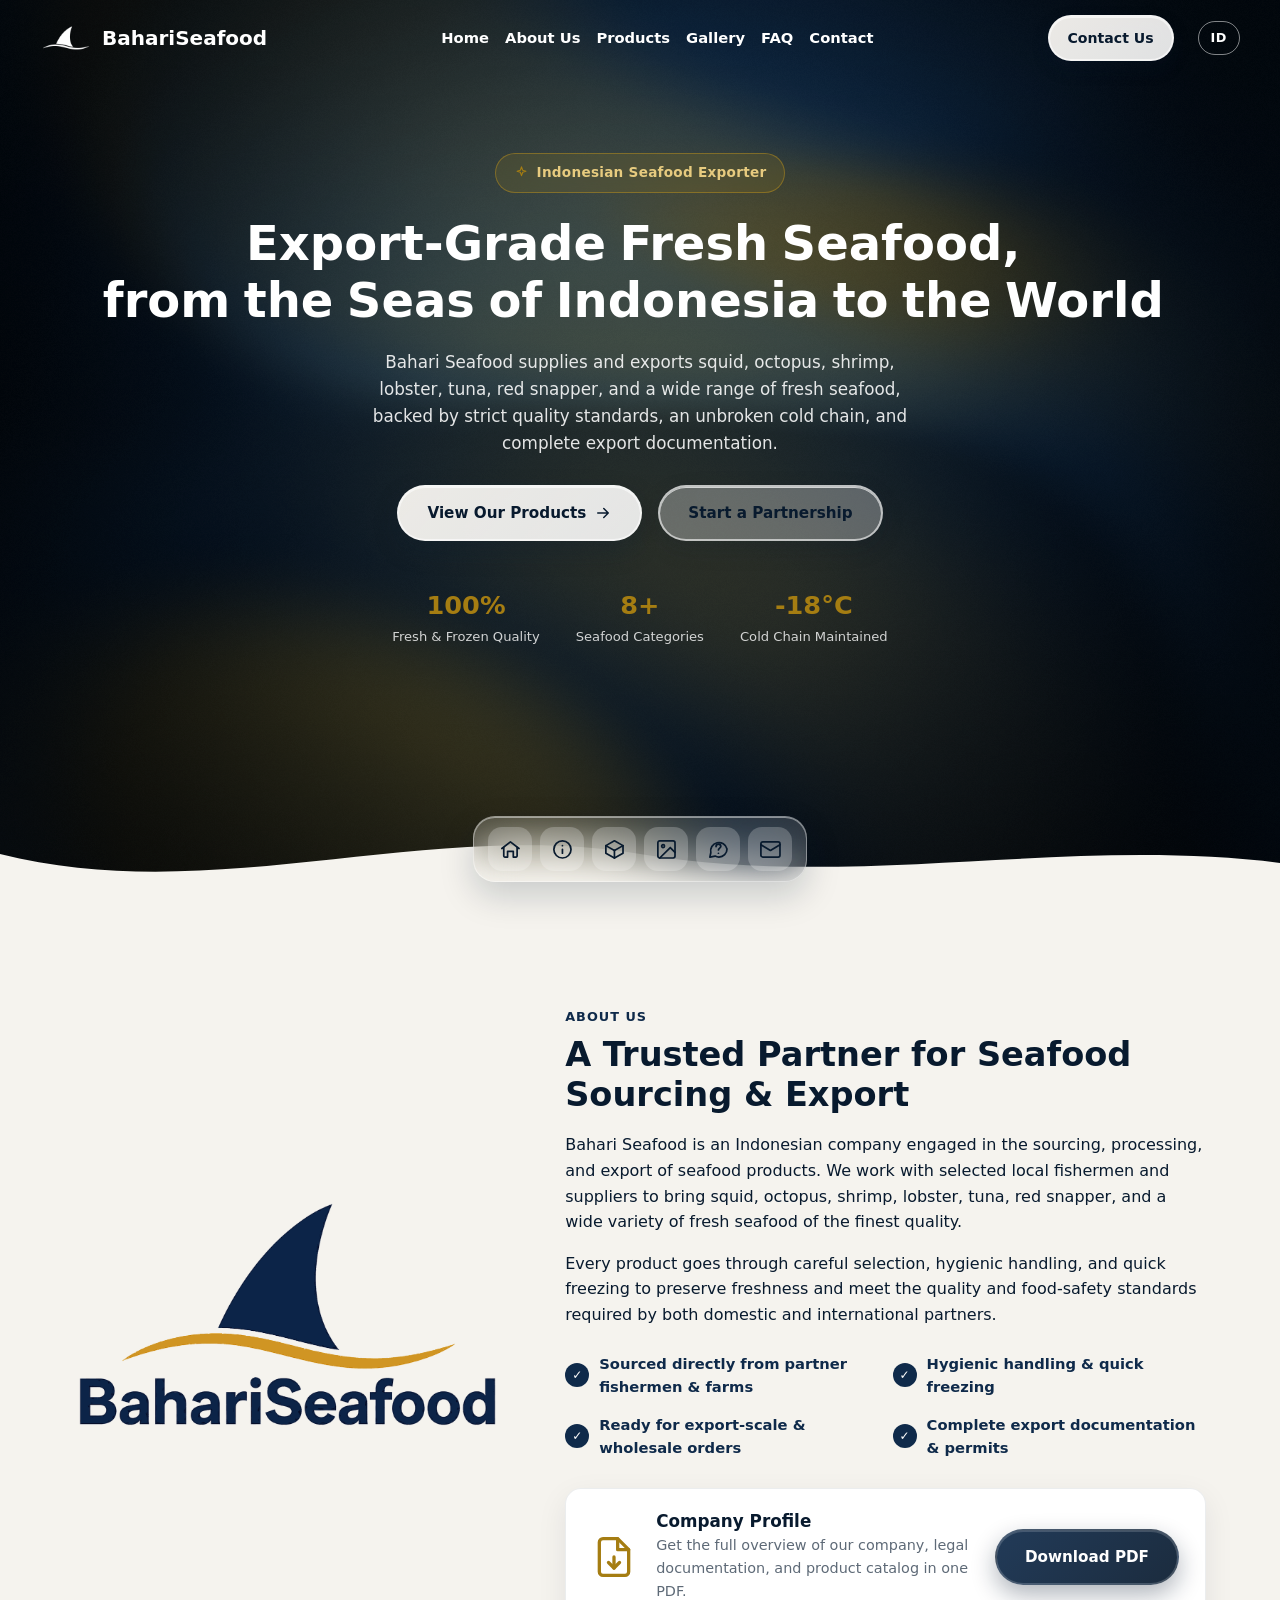
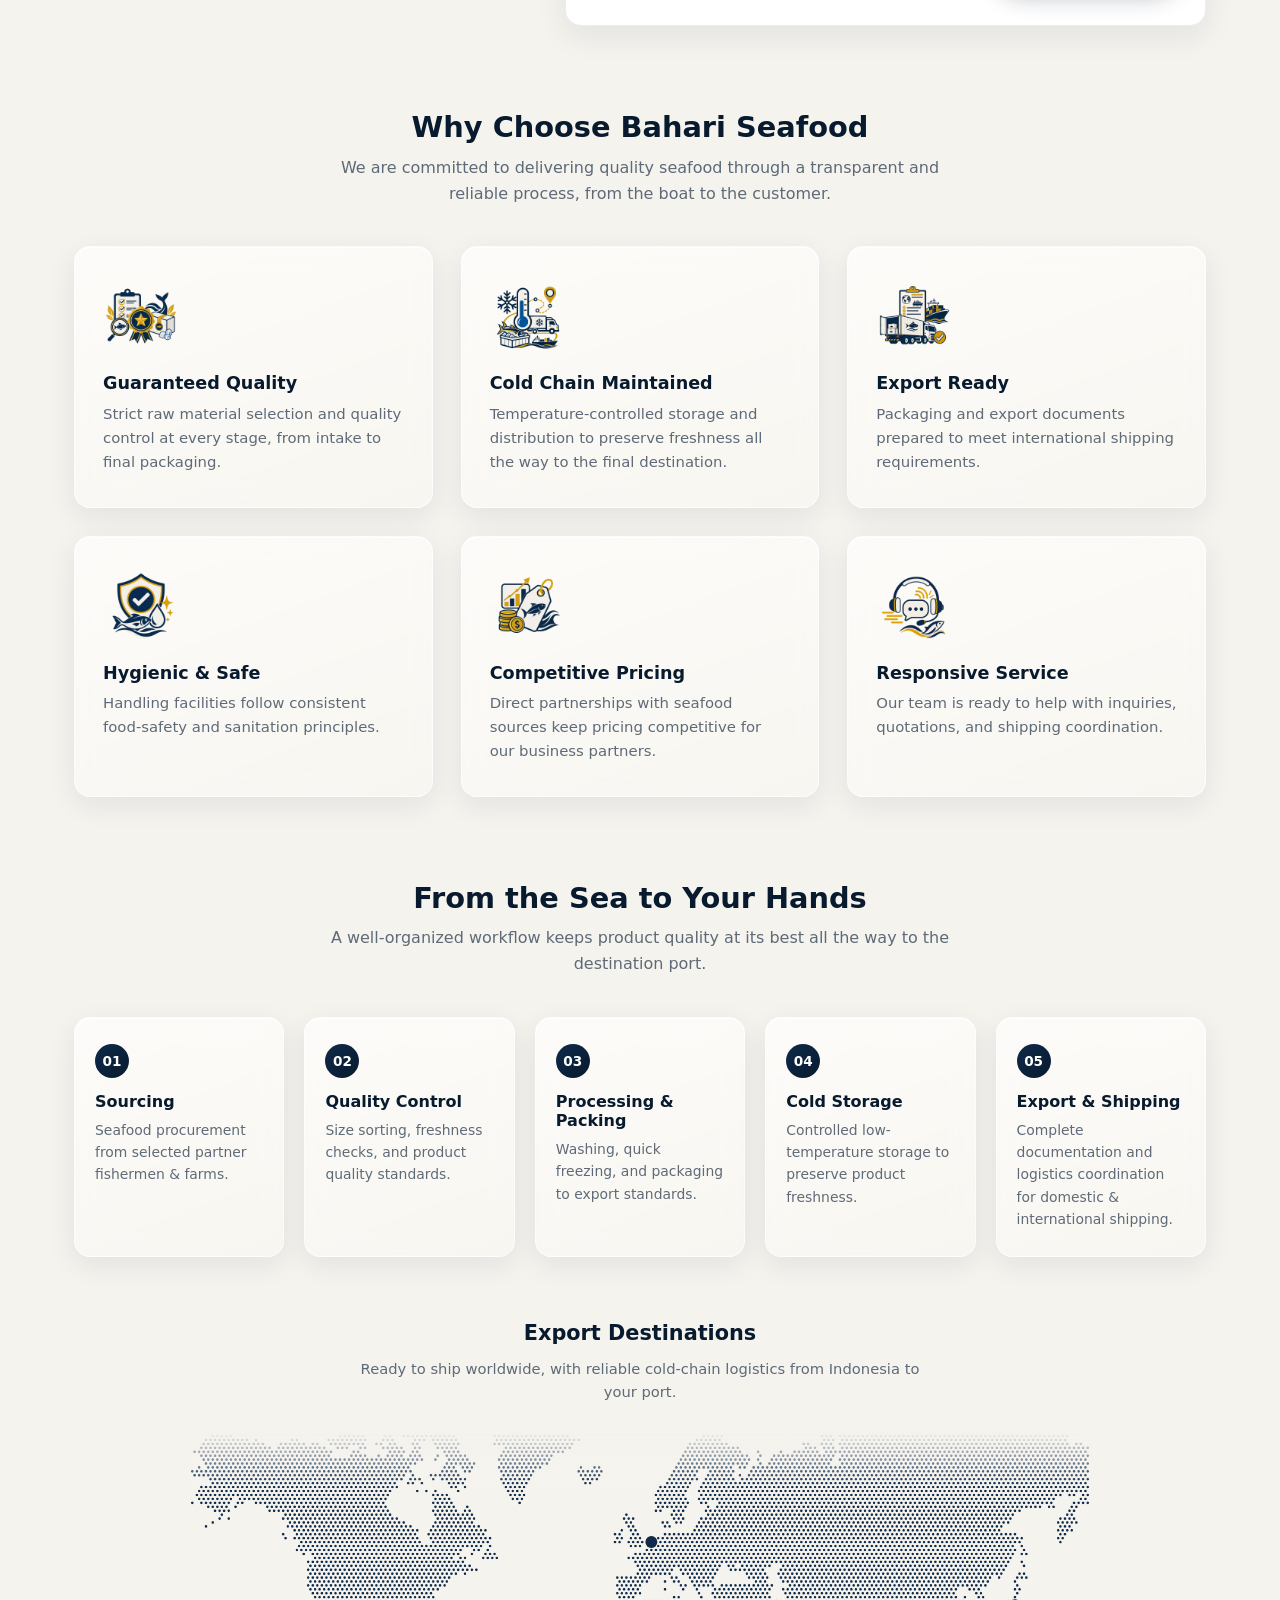
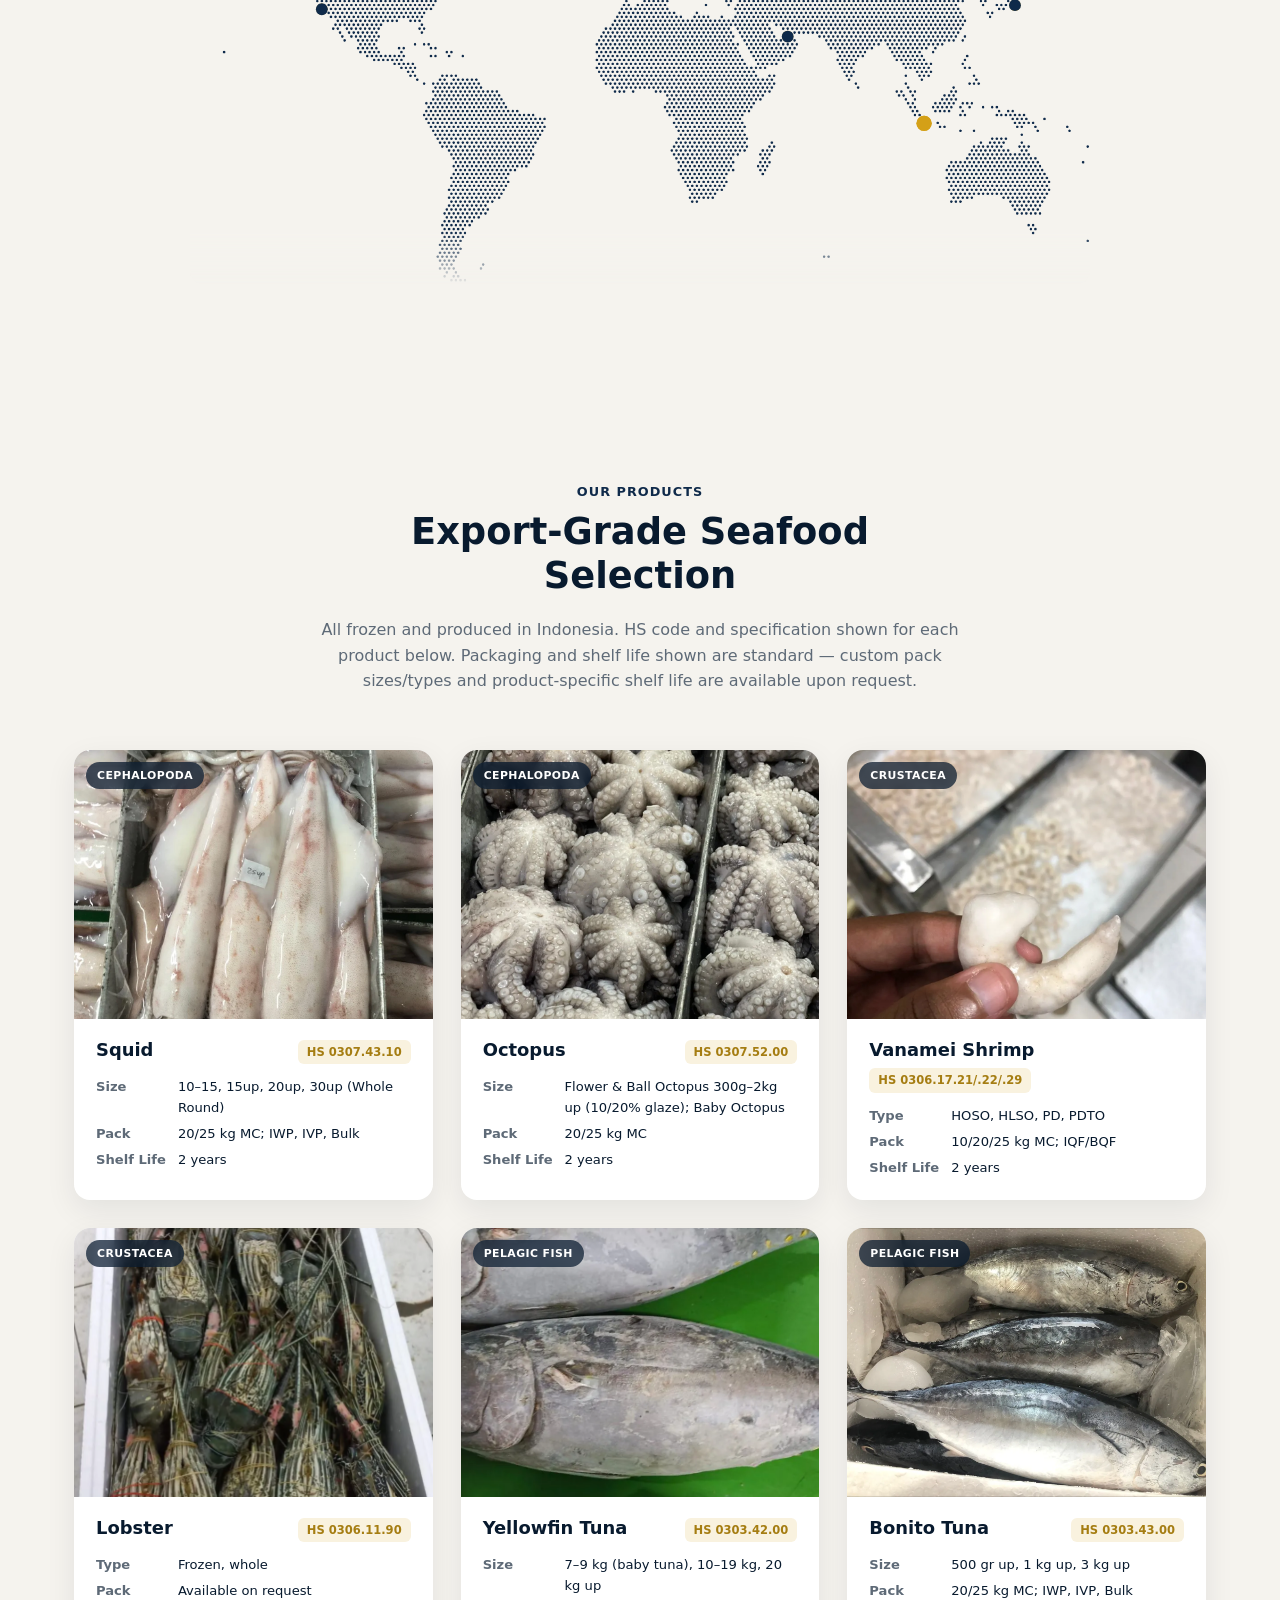
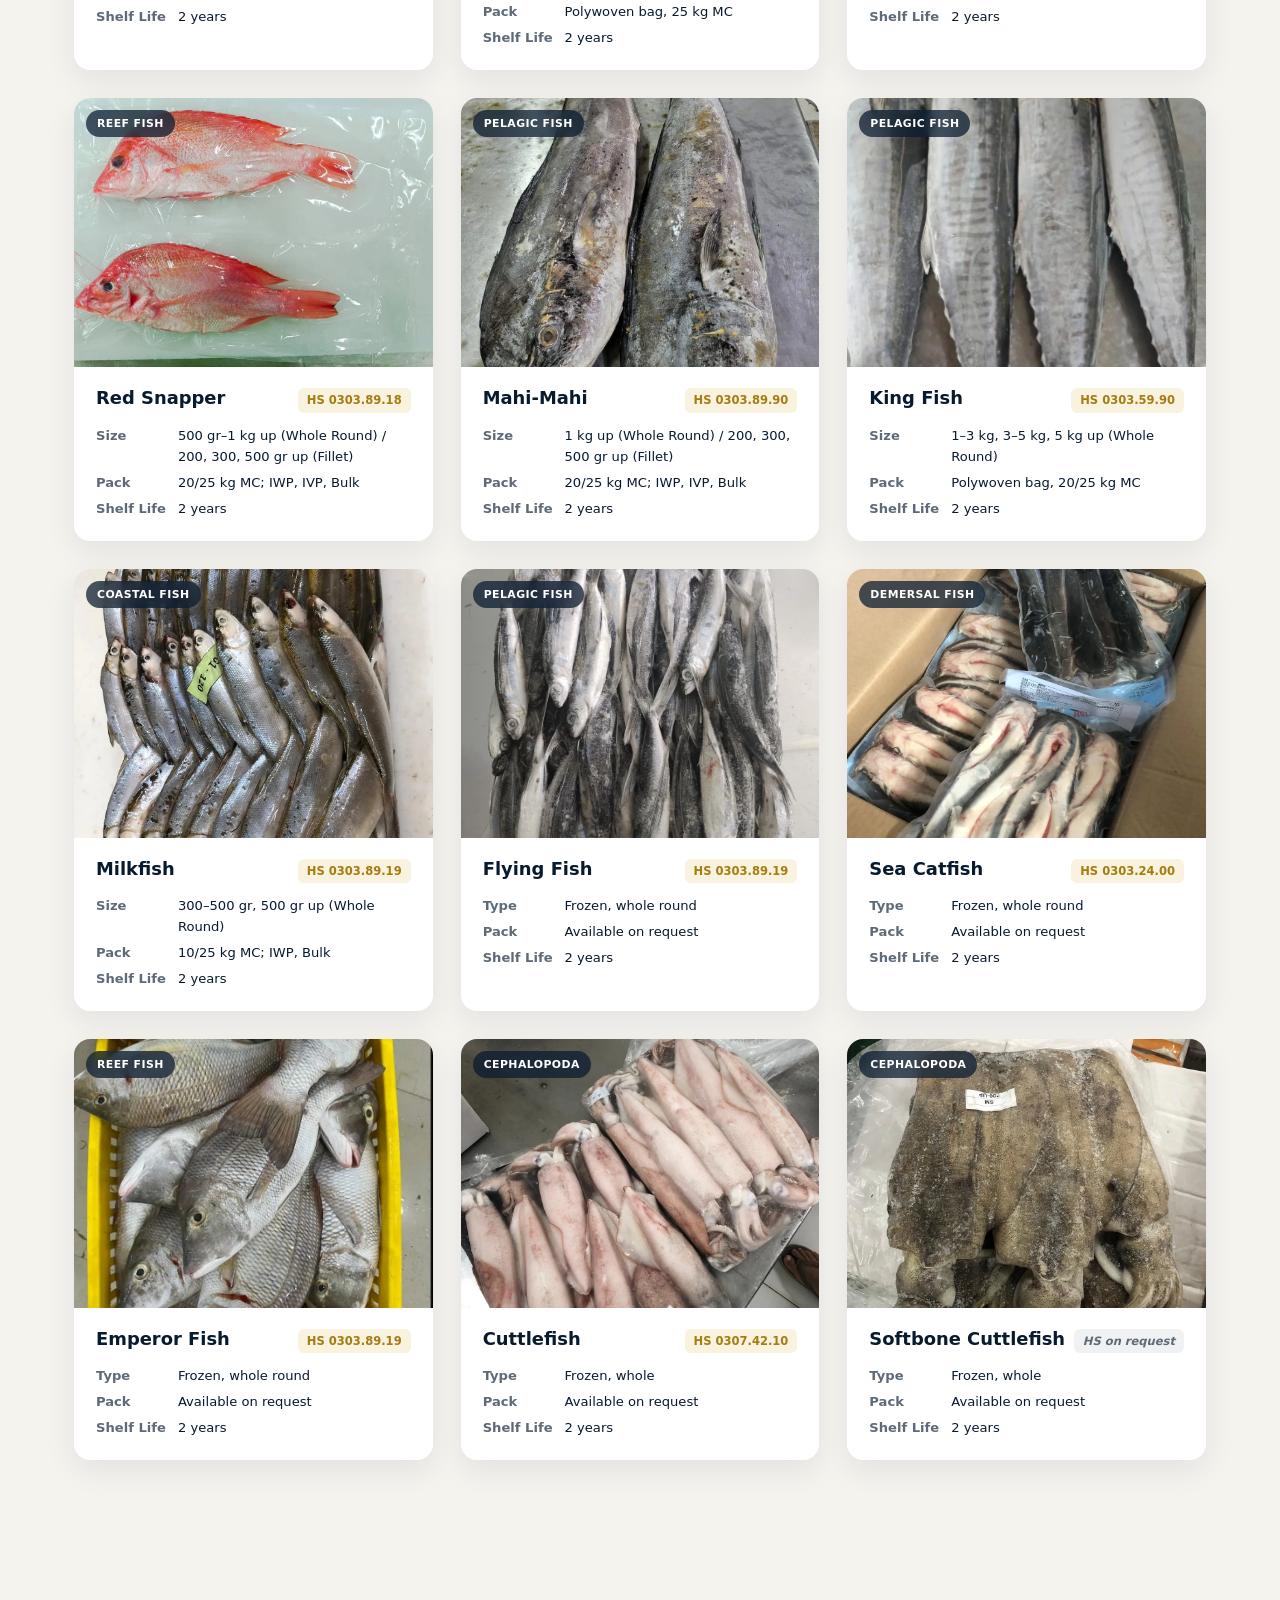
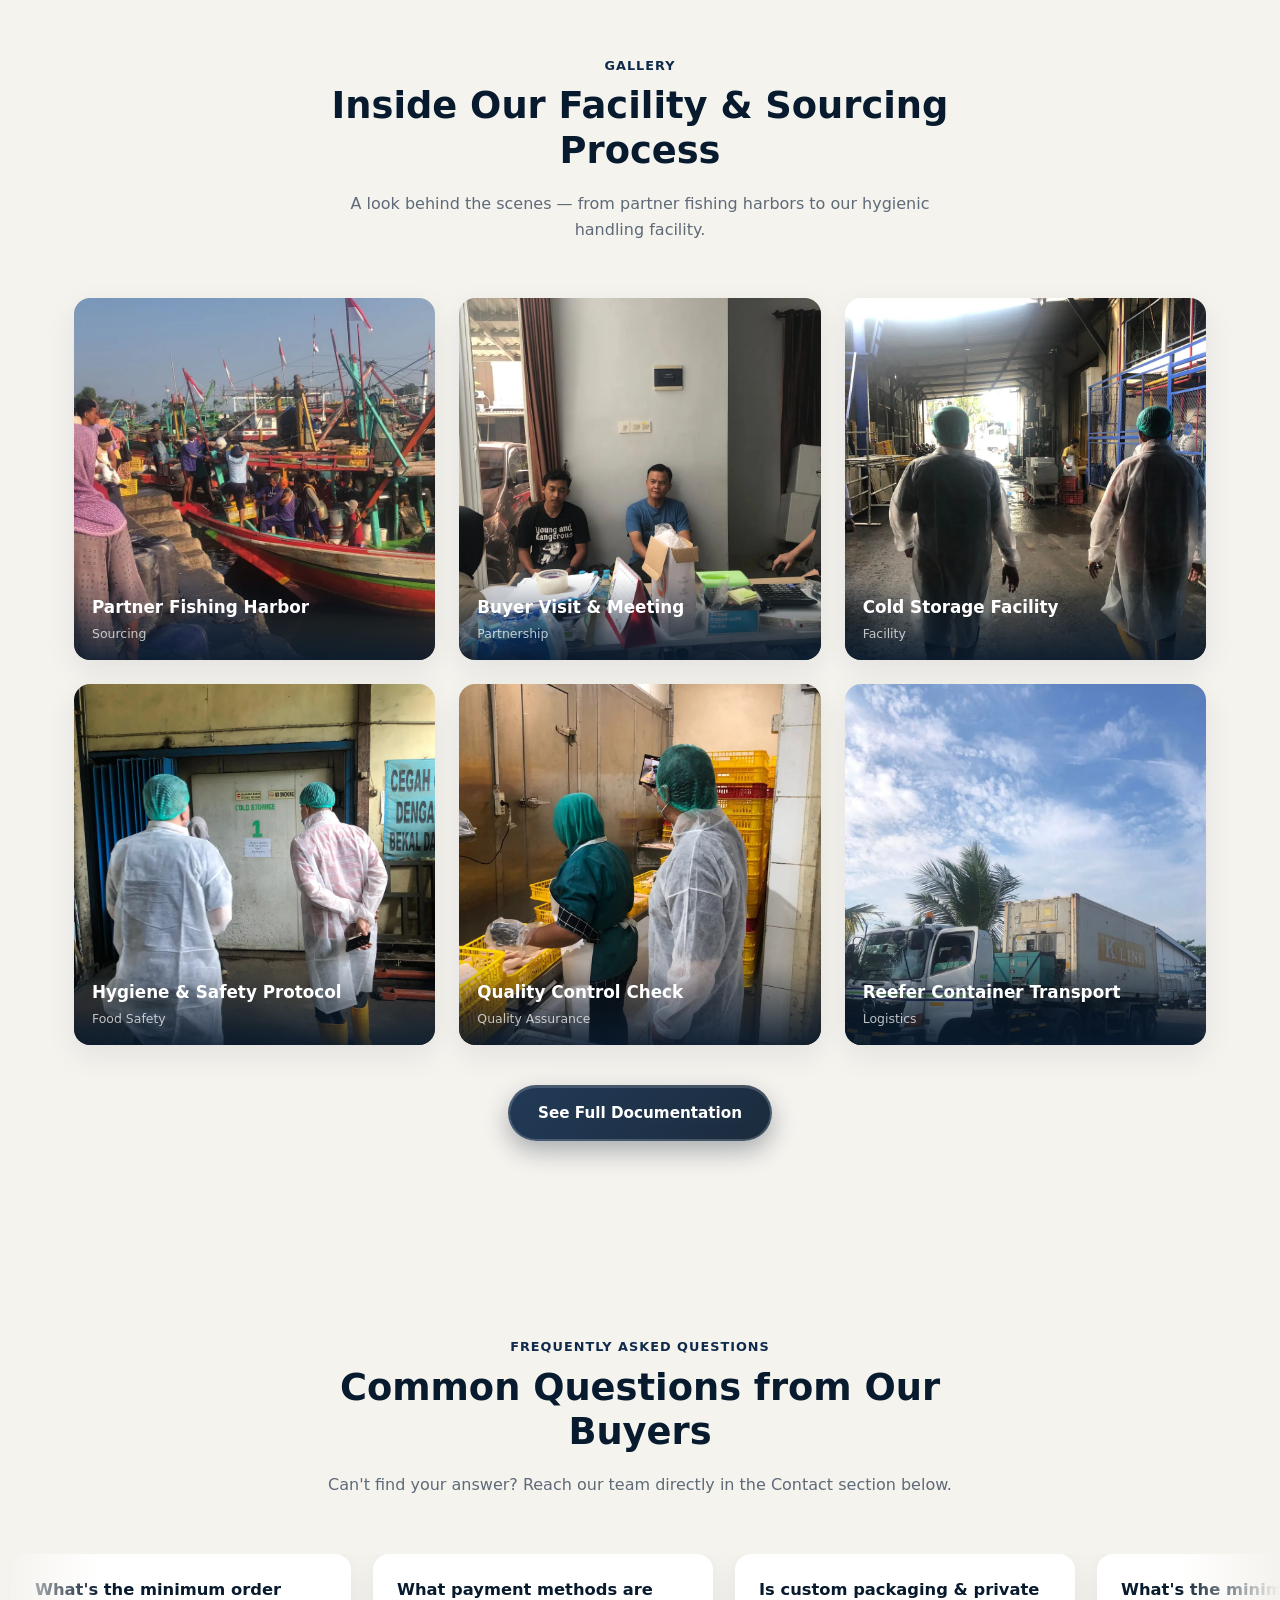
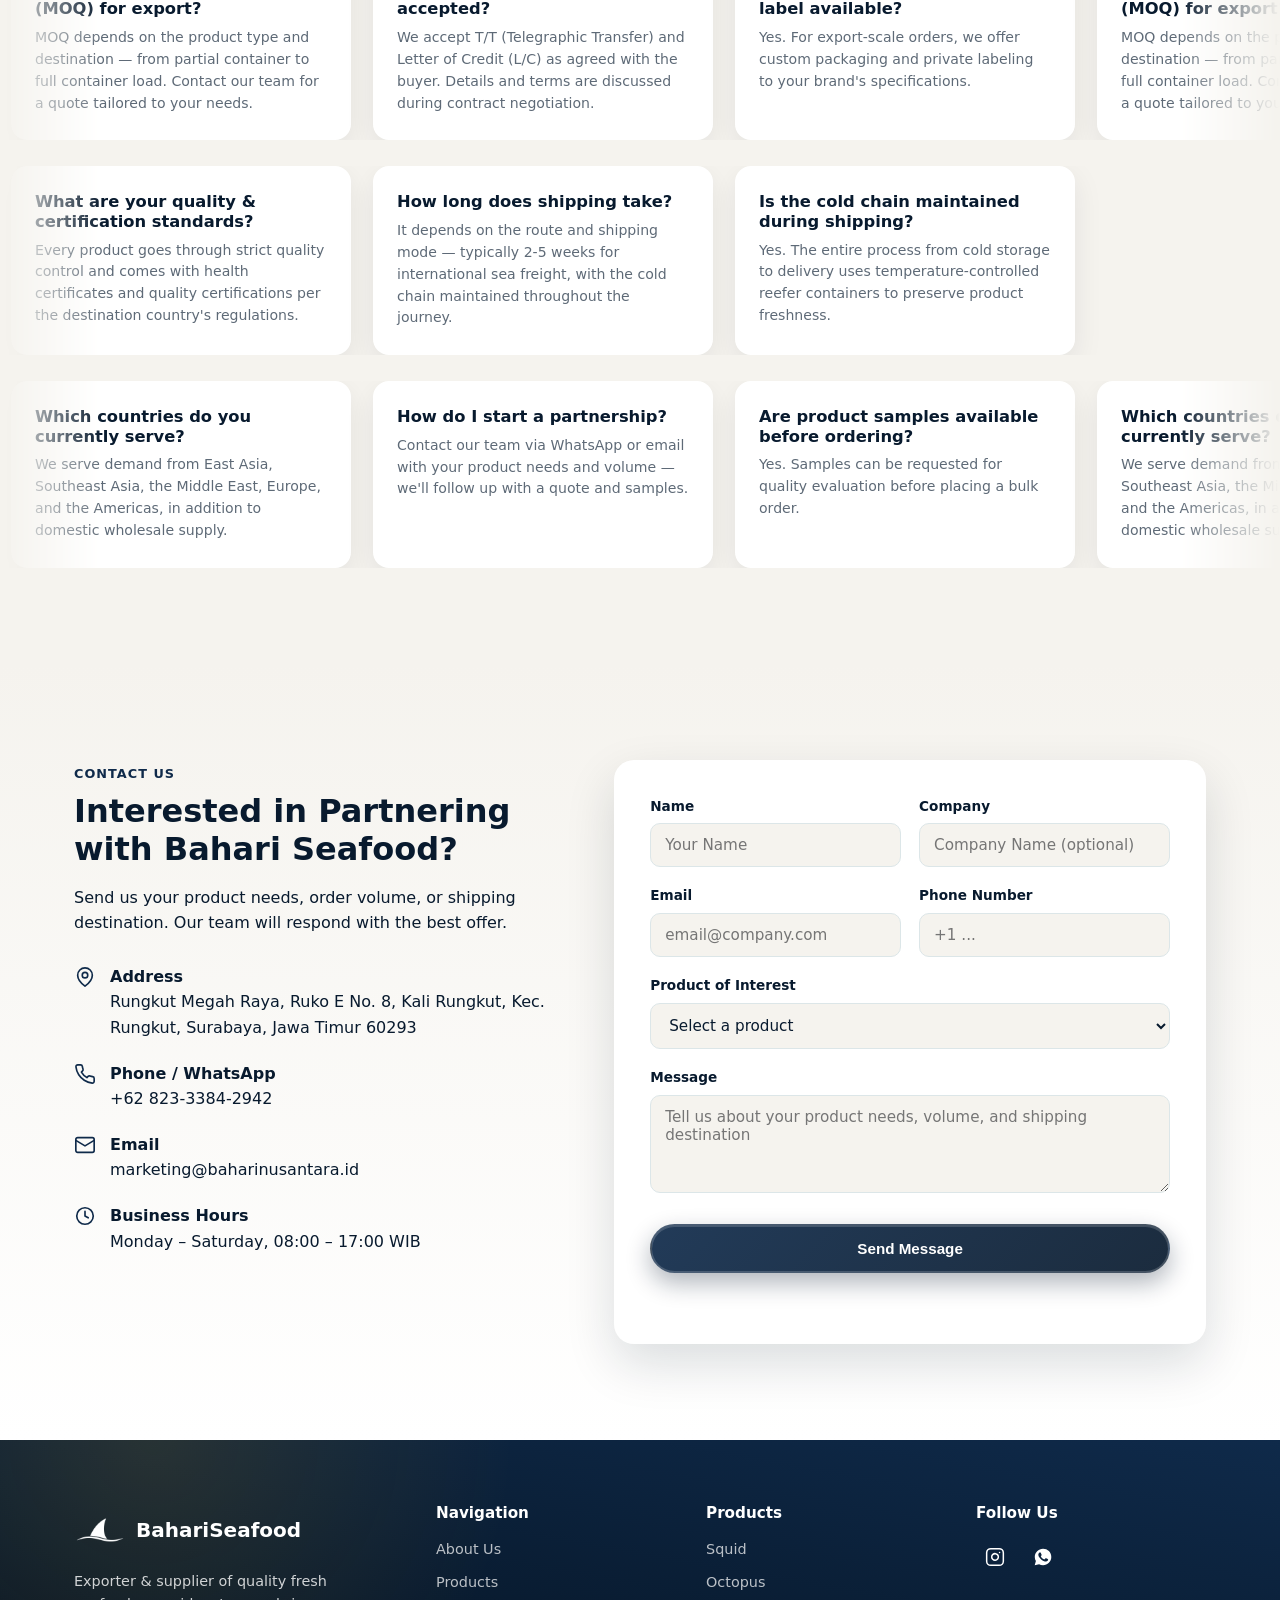
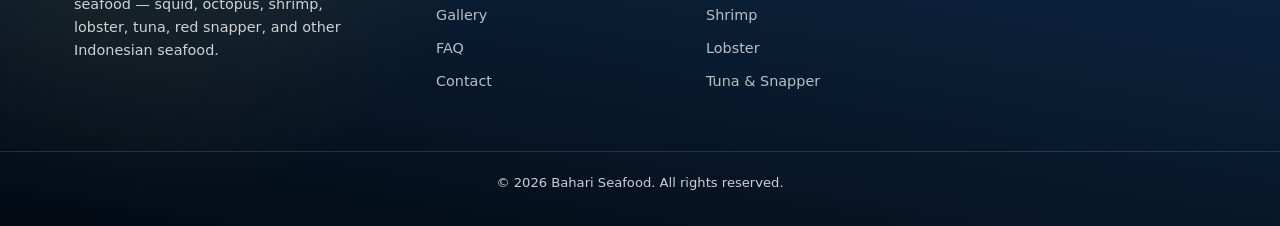
==== commit dc11482c: "Note that shelf life, like packaging, is standard and adjustable on request The "2 years" shelf life" ====
--- a/index.html
+++ b/index.html
@@ -223,7 +223,7 @@
       <div class="section-head reveal">
         <p class="eyebrow">Our Products</p>
         <h2>Export-Grade Seafood Selection</h2>
-        <p class="section-sub">All frozen and produced in Indonesia. HS code and specification shown for each product below. Packaging shown is standard — custom pack sizes and types are available upon request.</p>
+        <p class="section-sub">All frozen and produced in Indonesia. HS code and specification shown for each product below. Packaging and shelf life shown are standard — custom pack sizes/types and product-specific shelf life are available upon request.</p>
       </div>
 
       <div class="product-grid product-grid--specs">
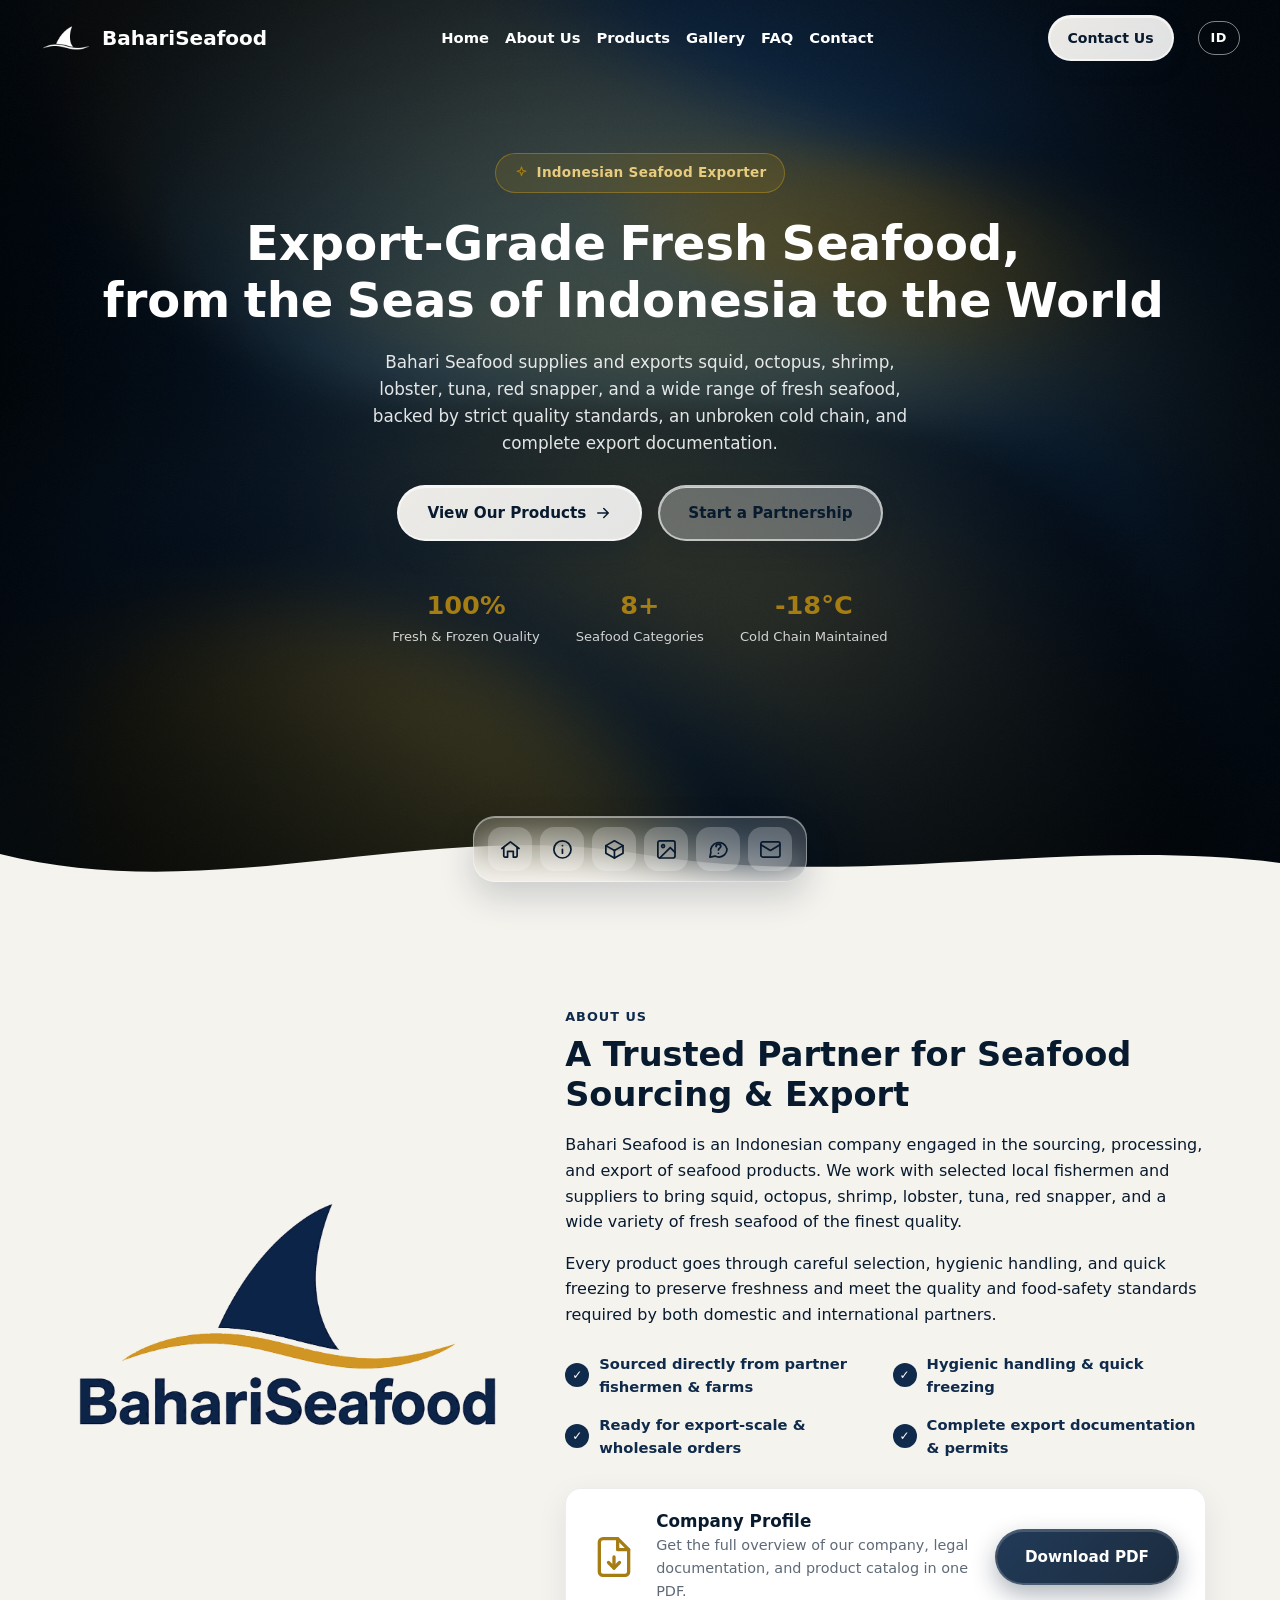
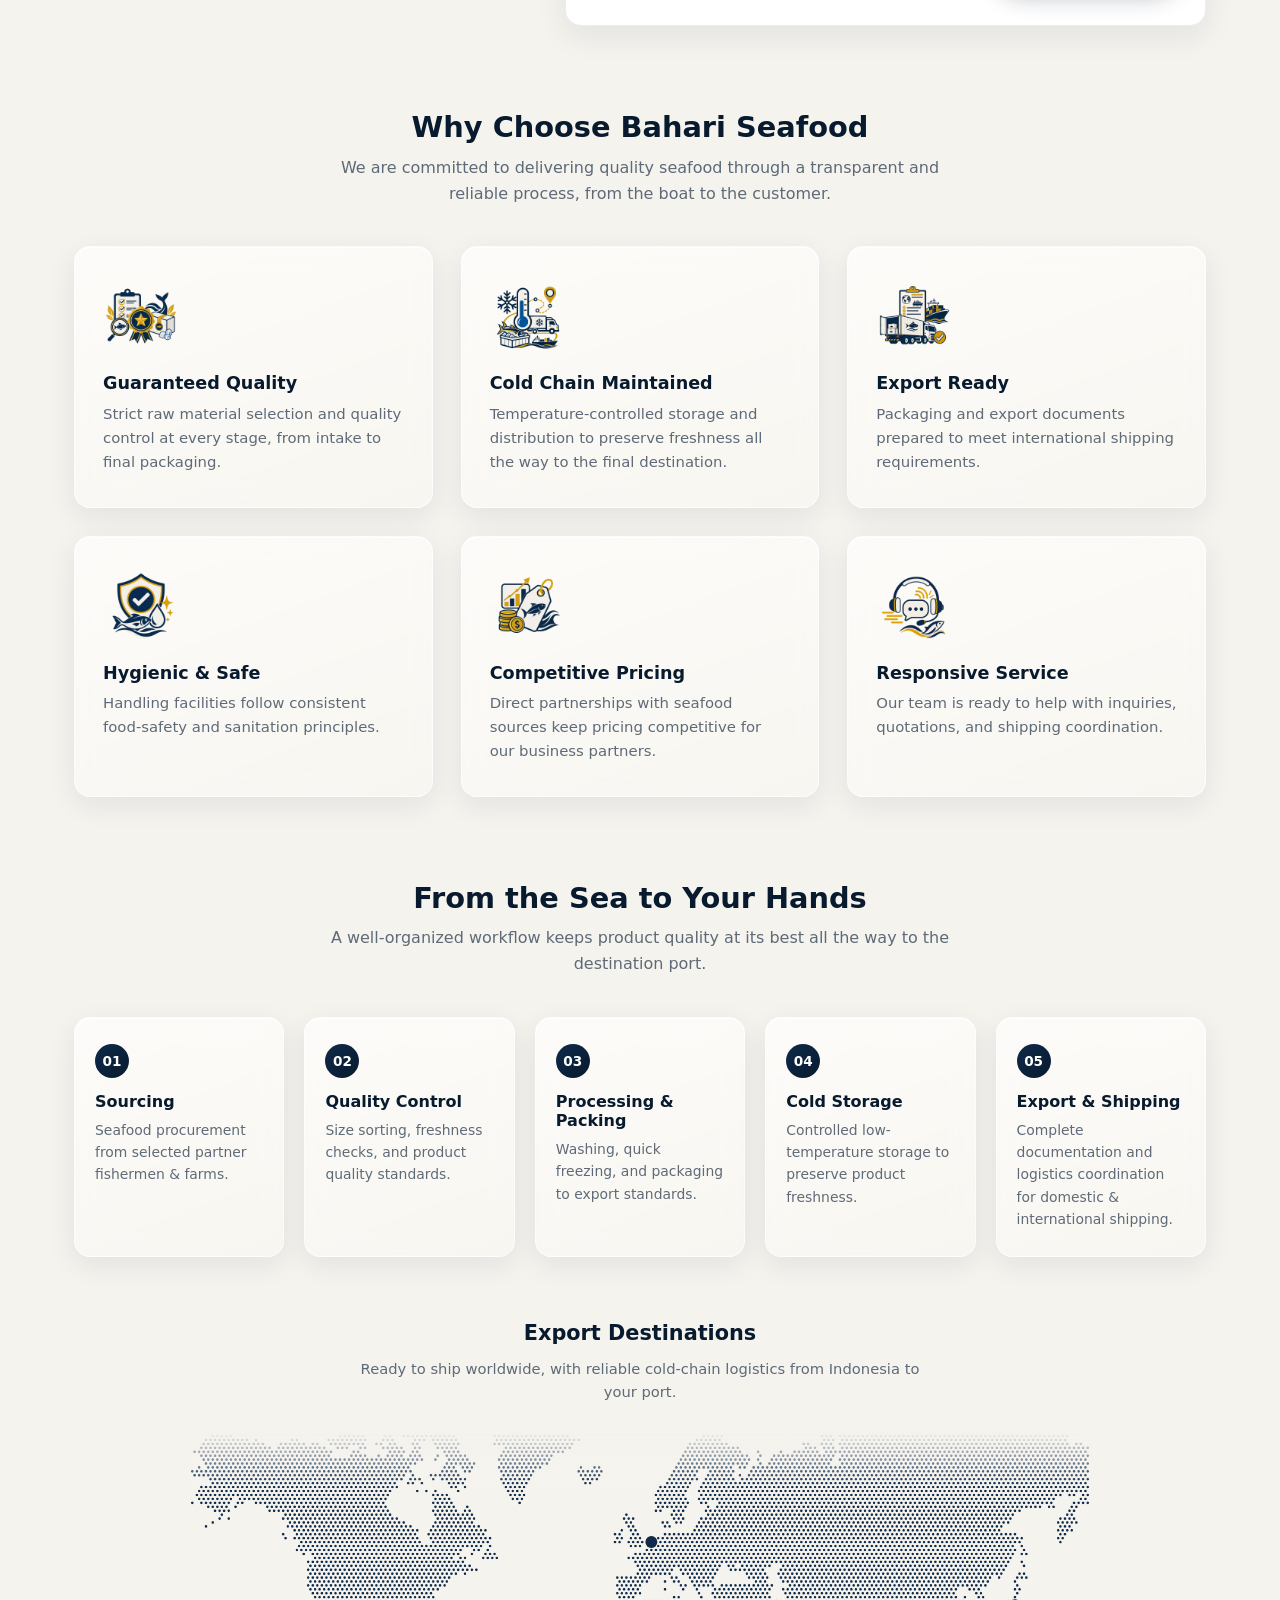
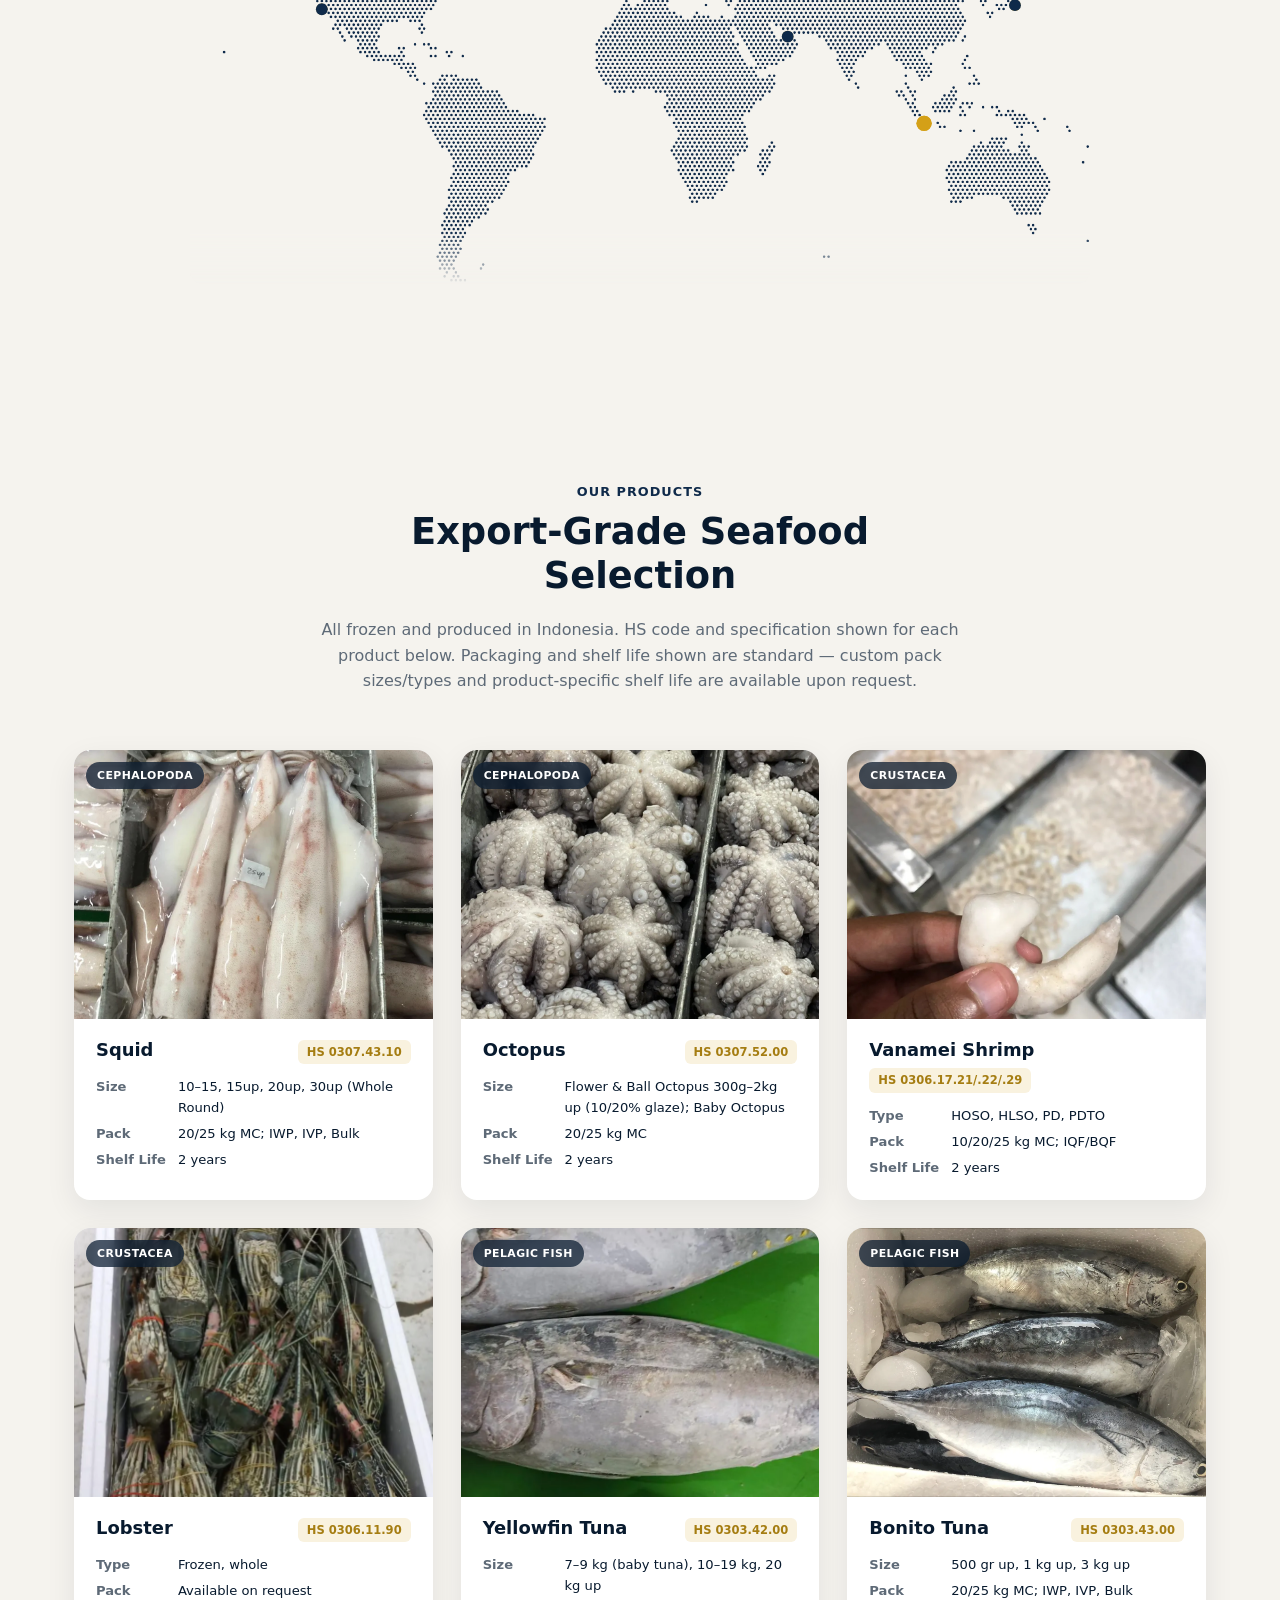
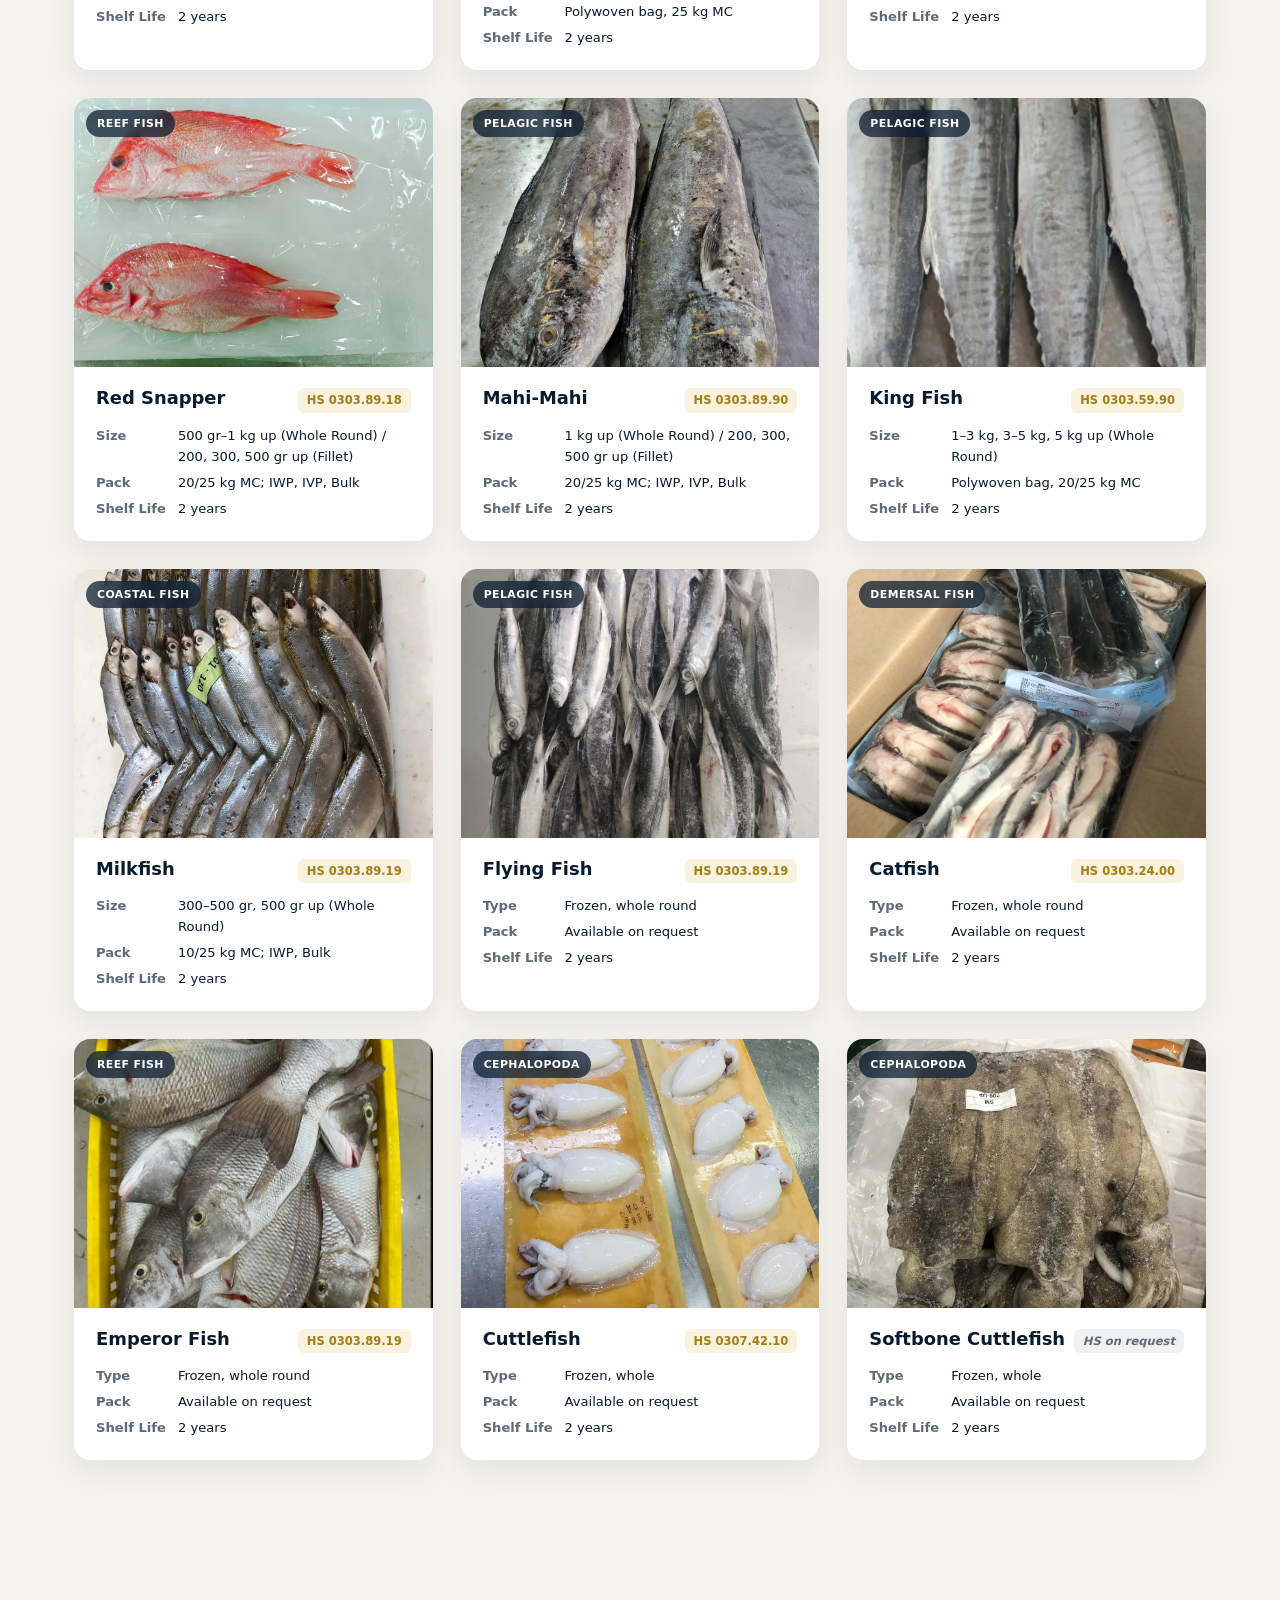
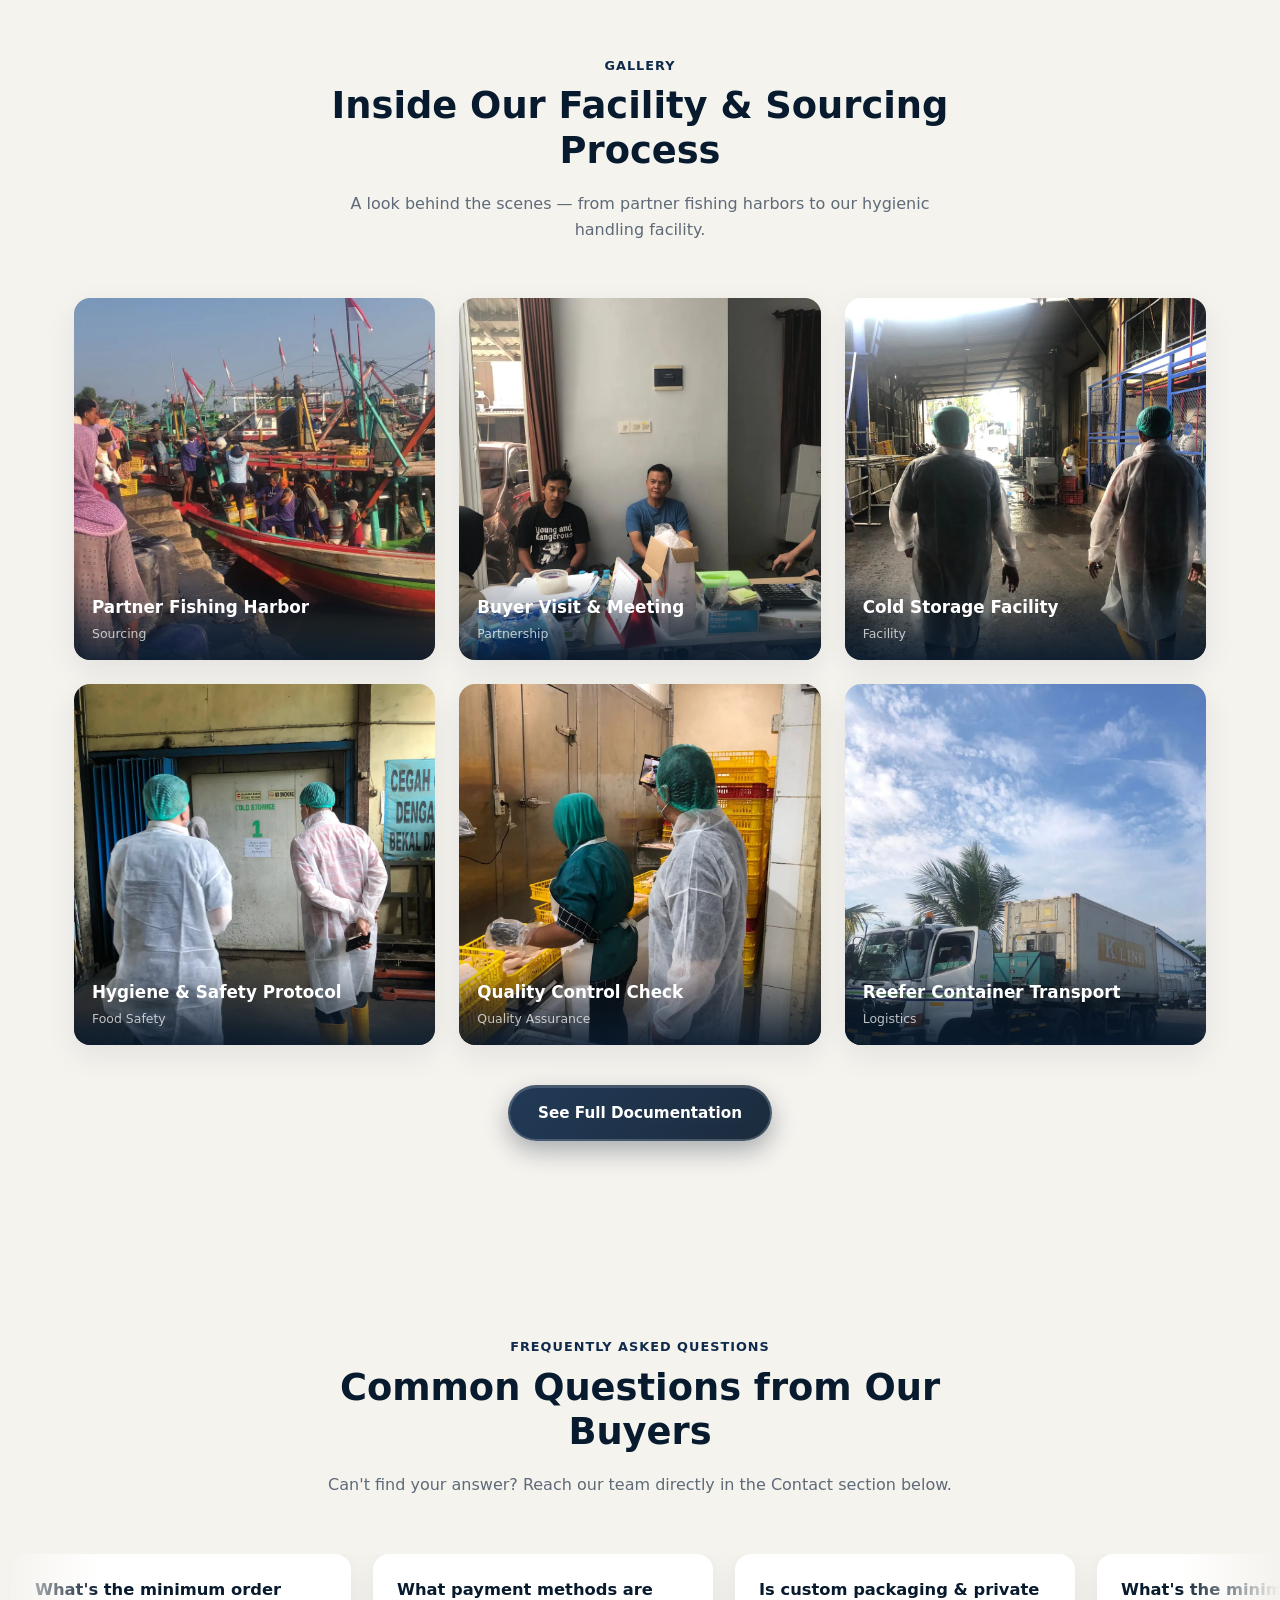
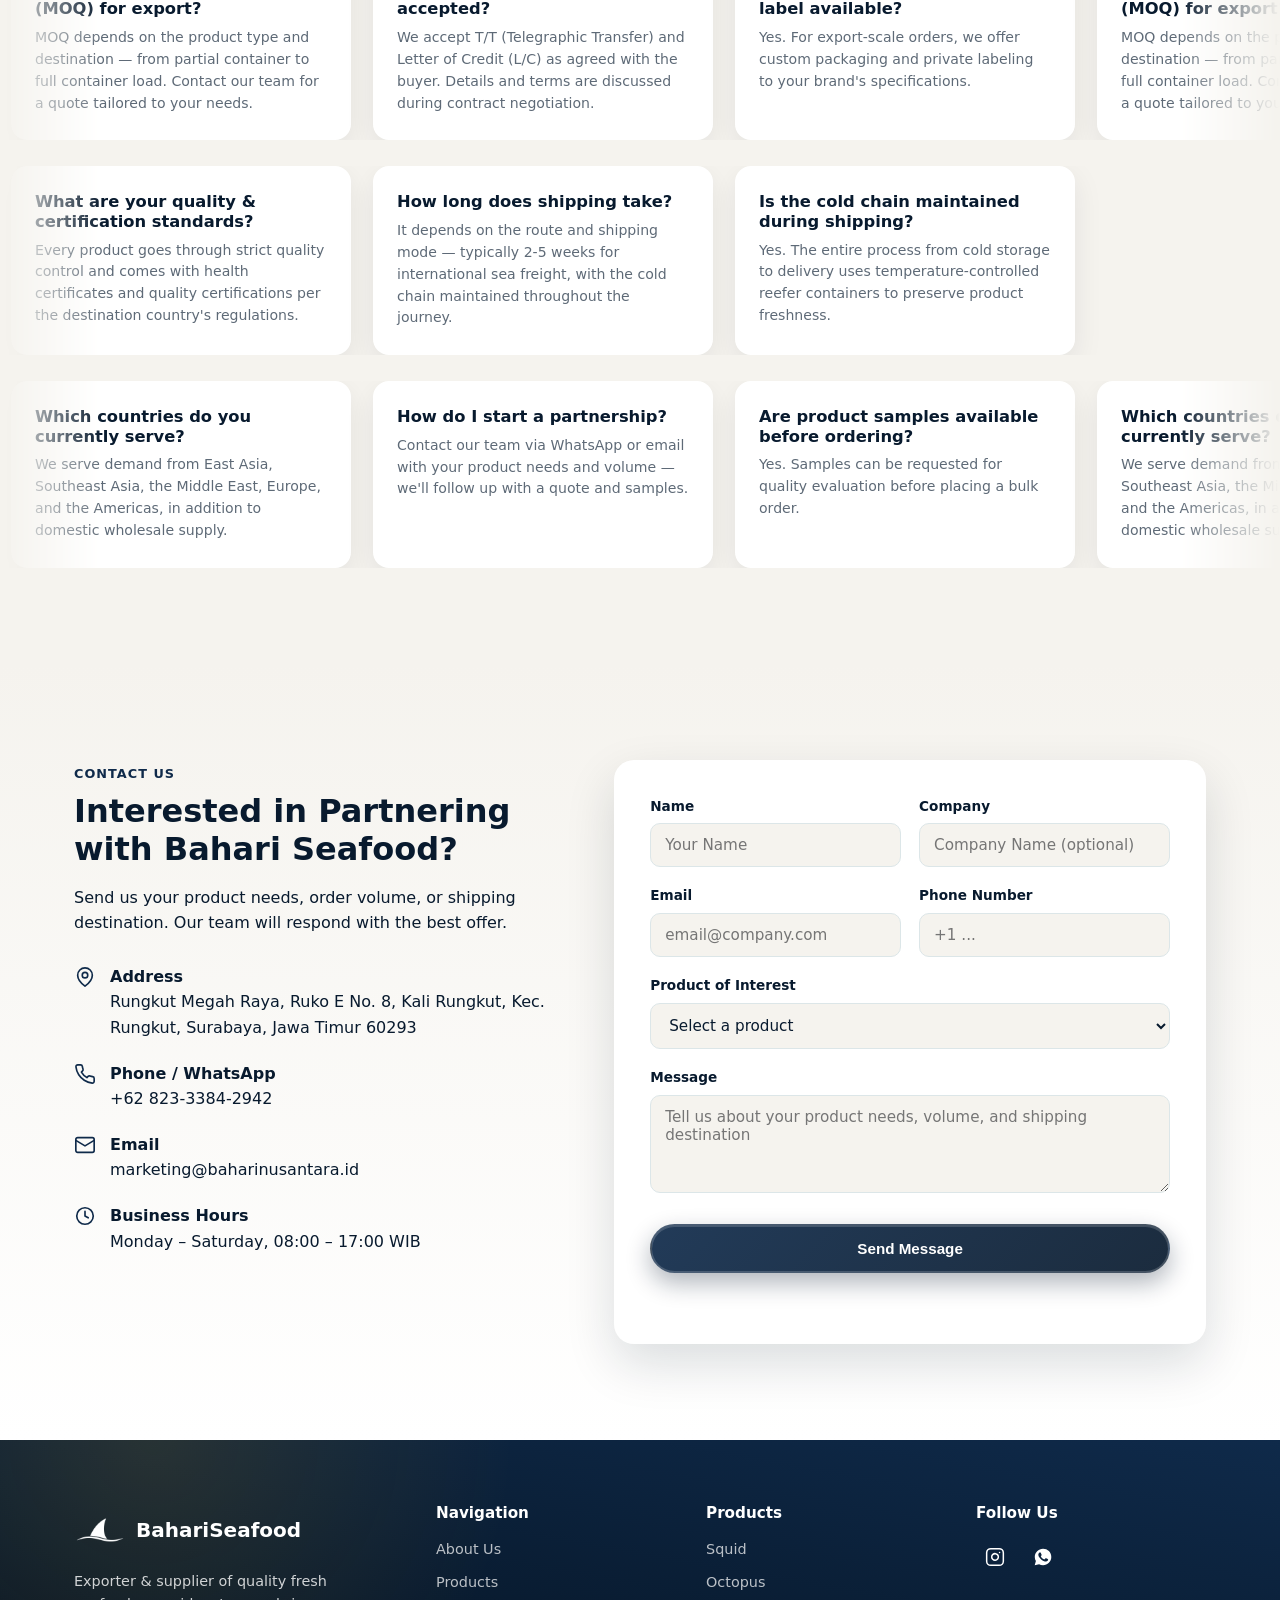
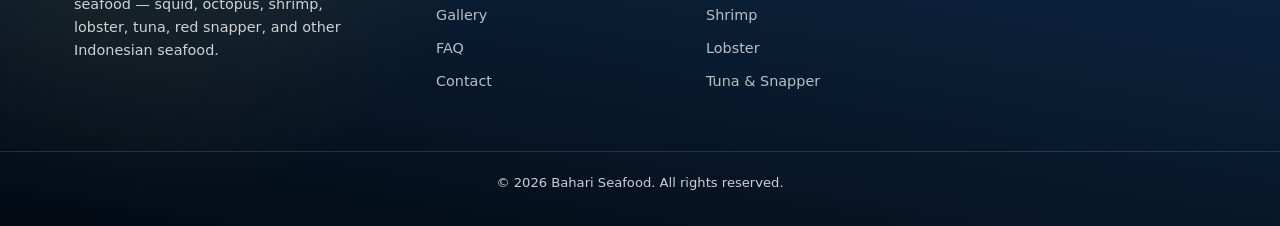
==== commit 284ab4de: "Replace cuttlefish photo, rename Sea Catfish to Catfish The cuttlefish product photo actually showed" ====
--- a/index.html
+++ b/index.html
@@ -395,11 +395,11 @@
 
         <article class="product-card reveal">
           <div class="product-photo">
-            <img src="images/gallery/gallery-catfish.webp" alt="Frozen sea catfish" loading="lazy" width="1050" height="1400">
+            <img src="images/gallery/gallery-catfish.webp" alt="Frozen catfish" loading="lazy" width="1050" height="1400">
             <span class="product-category">Demersal Fish</span>
           </div>
           <div class="product-body">
-            <div class="product-title-row"><h3>Sea Catfish</h3><span class="product-hs">HS 0303.24.00</span></div>
+            <div class="product-title-row"><h3>Catfish</h3><span class="product-hs">HS 0303.24.00</span></div>
             <dl class="product-specs">
               <dt>Type</dt><dd>Frozen, whole round</dd>
               <dt>Pack</dt><dd>Available on request</dd>
@@ -425,7 +425,7 @@
 
         <article class="product-card reveal">
           <div class="product-photo">
-            <img src="images/gallery/gallery-cuttlefish.webp" alt="Frozen whole cuttlefish" loading="lazy" width="1050" height="1400">
+            <img src="images/gallery/gallery-cuttlefish.webp" alt="Frozen whole cuttlefish" loading="lazy" width="1200" height="1600">
             <span class="product-category">Cephalopoda</span>
           </div>
           <div class="product-body">
@@ -700,7 +700,7 @@
             <option value="king-fish">King Fish</option>
             <option value="milkfish">Milkfish</option>
             <option value="flying-fish">Flying Fish</option>
-            <option value="sea-catfish">Sea Catfish</option>
+            <option value="catfish">Catfish</option>
             <option value="emperor-fish">Emperor Fish</option>
             <option value="cuttlefish">Cuttlefish</option>
             <option value="softbone-cuttlefish">Softbone Cuttlefish</option>
--- a/css/style.css
+++ b/css/style.css
@@ -405,8 +405,14 @@
 }
 .product-card:hover { transform: translateY(-6px); box-shadow: var(--shadow-lg); }
 
-.product-photo { position: relative; aspect-ratio: 4 / 3; overflow: hidden; }
-.product-photo img { width: 100%; height: 100%; object-fit: cover; }
+/* Height comes from the ::before padding-top spacer, not aspect-ratio —
+   on some mobile WebKit versions `aspect-ratio` alone doesn't reliably
+   constrain an absolutely/100%-sized img child, letting it blow out to
+   its native size instead. The percentage-padding trick is old and
+   universally supported, so it's used here as the real sizing mechanism. */
+.product-photo { position: relative; overflow: hidden; }
+.product-photo::before { content: ""; display: block; padding-top: 75%; }
+.product-photo img { position: absolute; inset: 0; width: 100%; height: 100%; object-fit: cover; }
 .product-category {
   position: absolute;
   top: 12px;
@@ -500,15 +506,17 @@
    actual length (the vanilla equivalent of the source's Framer Motion
    `pathLength` prop), and the dot rides the same path via the native CSS
    `offset-path`/`offset-distance` motion-path properties — no JS needed. */
+/* Height comes from the ::before padding-top spacer, not aspect-ratio —
+   see the .product-photo comment above for why. */
 .export-map {
   position: relative;
   width: 100%;
   max-width: 900px;
   margin: 0 auto;
-  aspect-ratio: 198 / 100;
   border-radius: var(--radius);
   overflow: hidden;
 }
+.export-map::before { content: ""; display: block; padding-top: 50.505%; }
 .export-map-bg {
   position: absolute;
   inset: 0;
@@ -839,14 +847,18 @@
   grid-template-columns: repeat(3, 1fr);
   gap: 24px;
 }
+/* Height comes from the ::before padding-top spacer, not aspect-ratio —
+   see the .product-photo comment further up for why. */
 .gallery-item {
   position: relative;
   border-radius: var(--radius);
   overflow: hidden;
-  aspect-ratio: 1/1;
   box-shadow: var(--shadow);
 }
+.gallery-item::before { content: ""; display: block; padding-top: 100%; }
 .gallery-item img {
+  position: absolute;
+  inset: 0;
   width: 100%;
   height: 100%;
   object-fit: cover;
@@ -926,6 +938,7 @@
 }
 
 @media (max-width: 640px) {
+  .header-inner { padding: 0 20px; gap: 12px; }
   .section { padding: 64px 0; }
   .hero-inner { padding-top: 32px; }
   .hero-actions { flex-direction: column; }
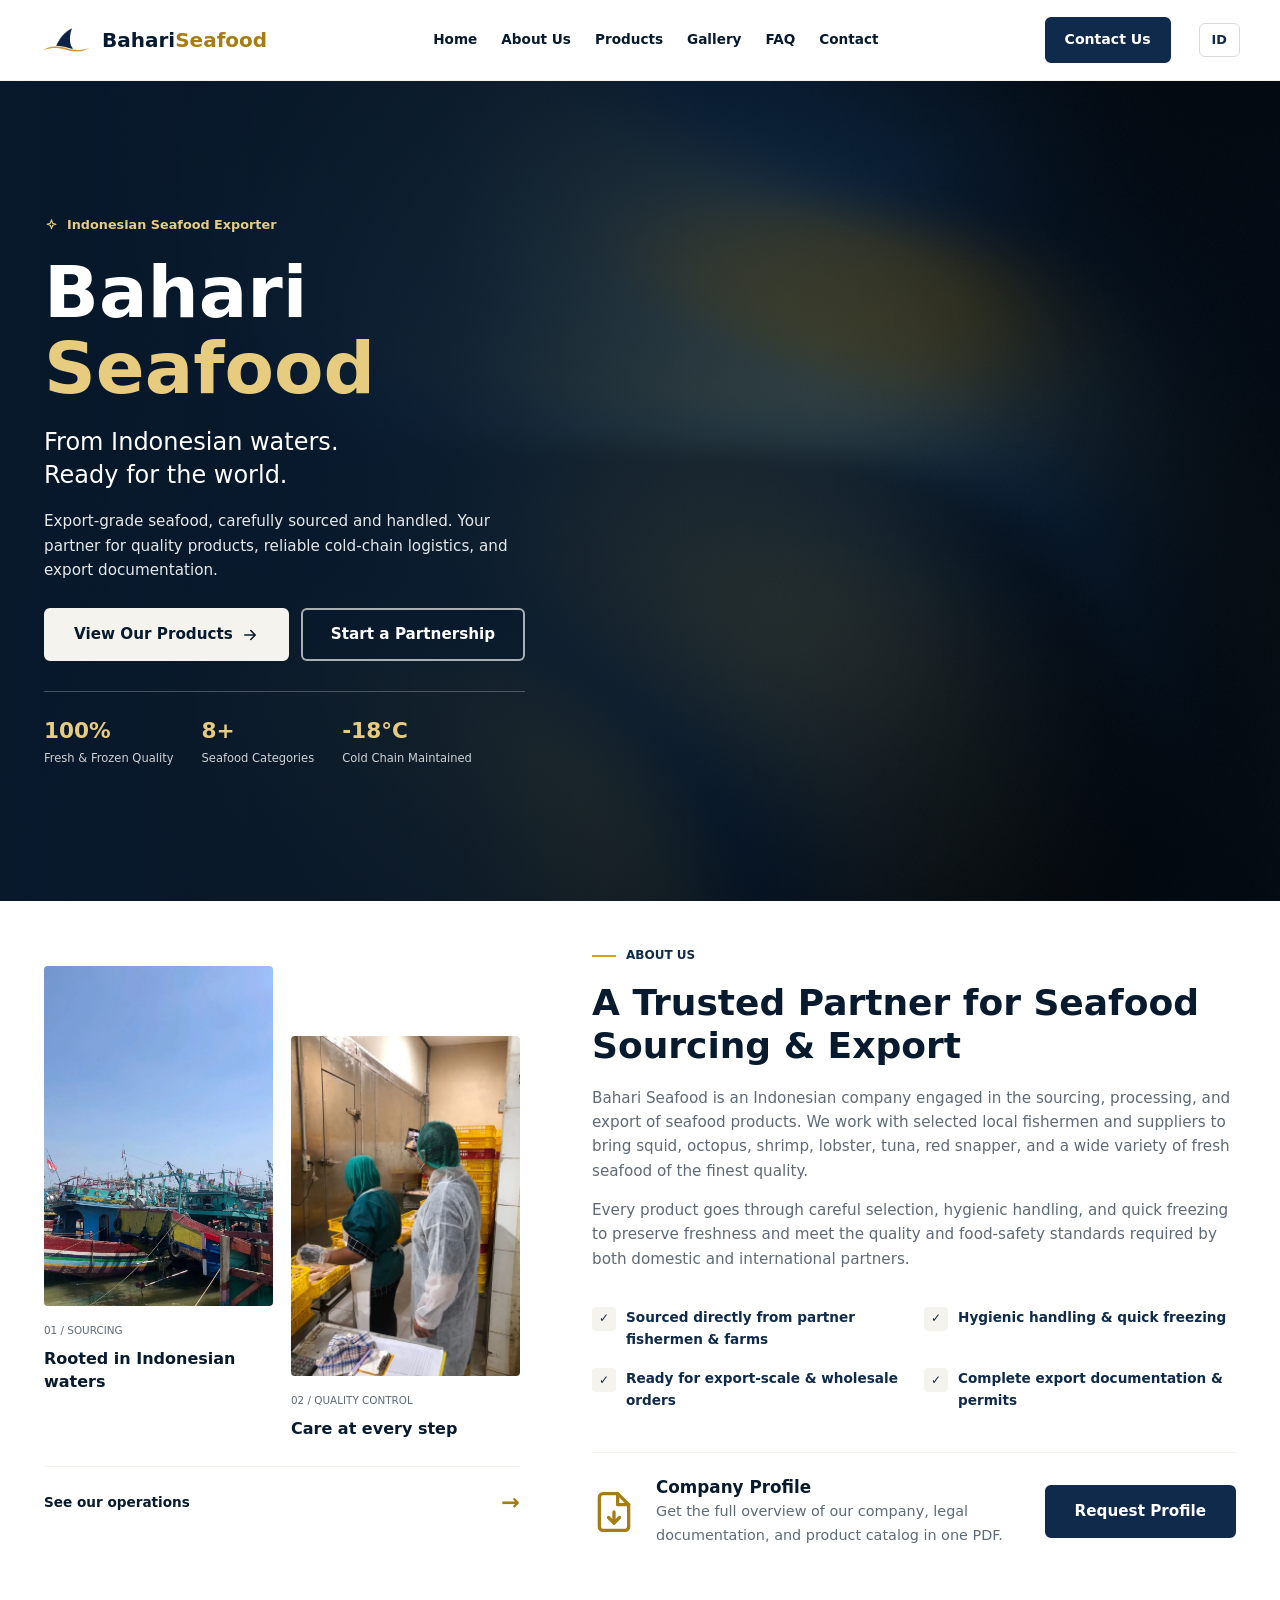
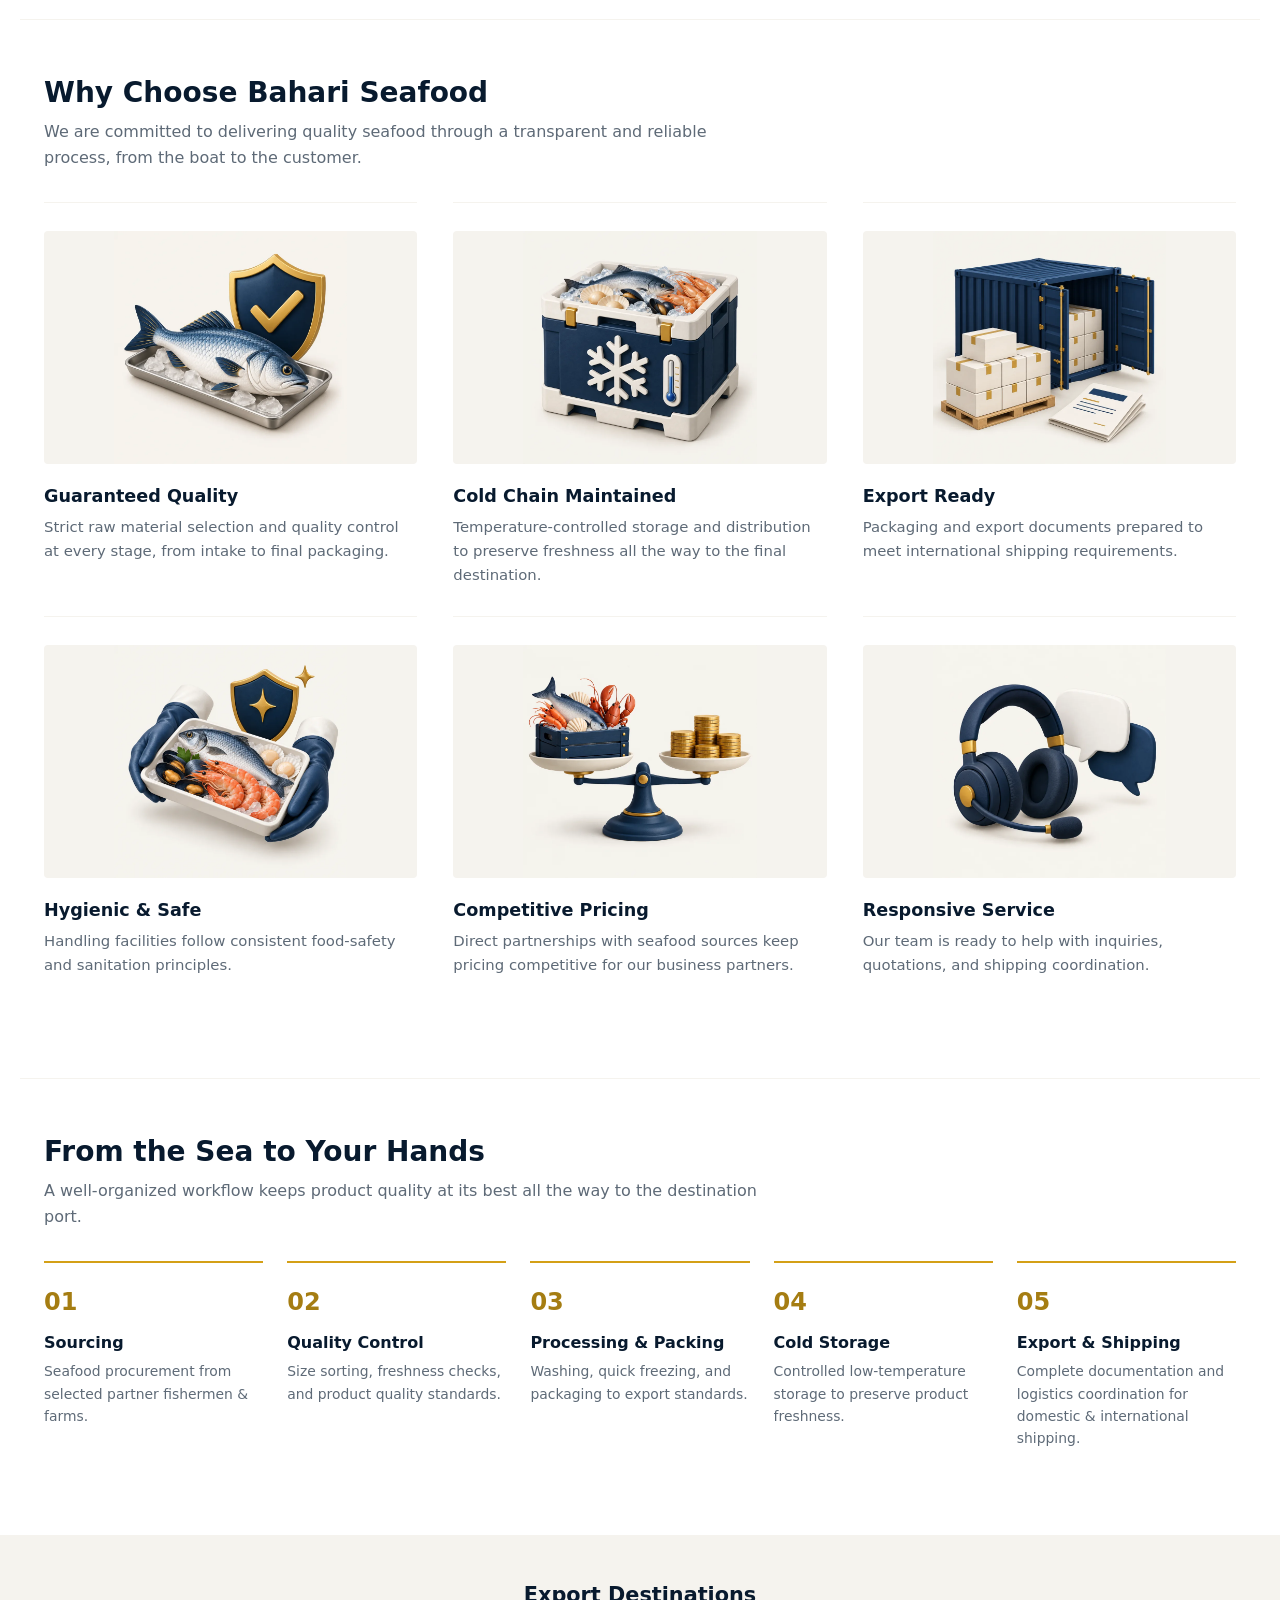
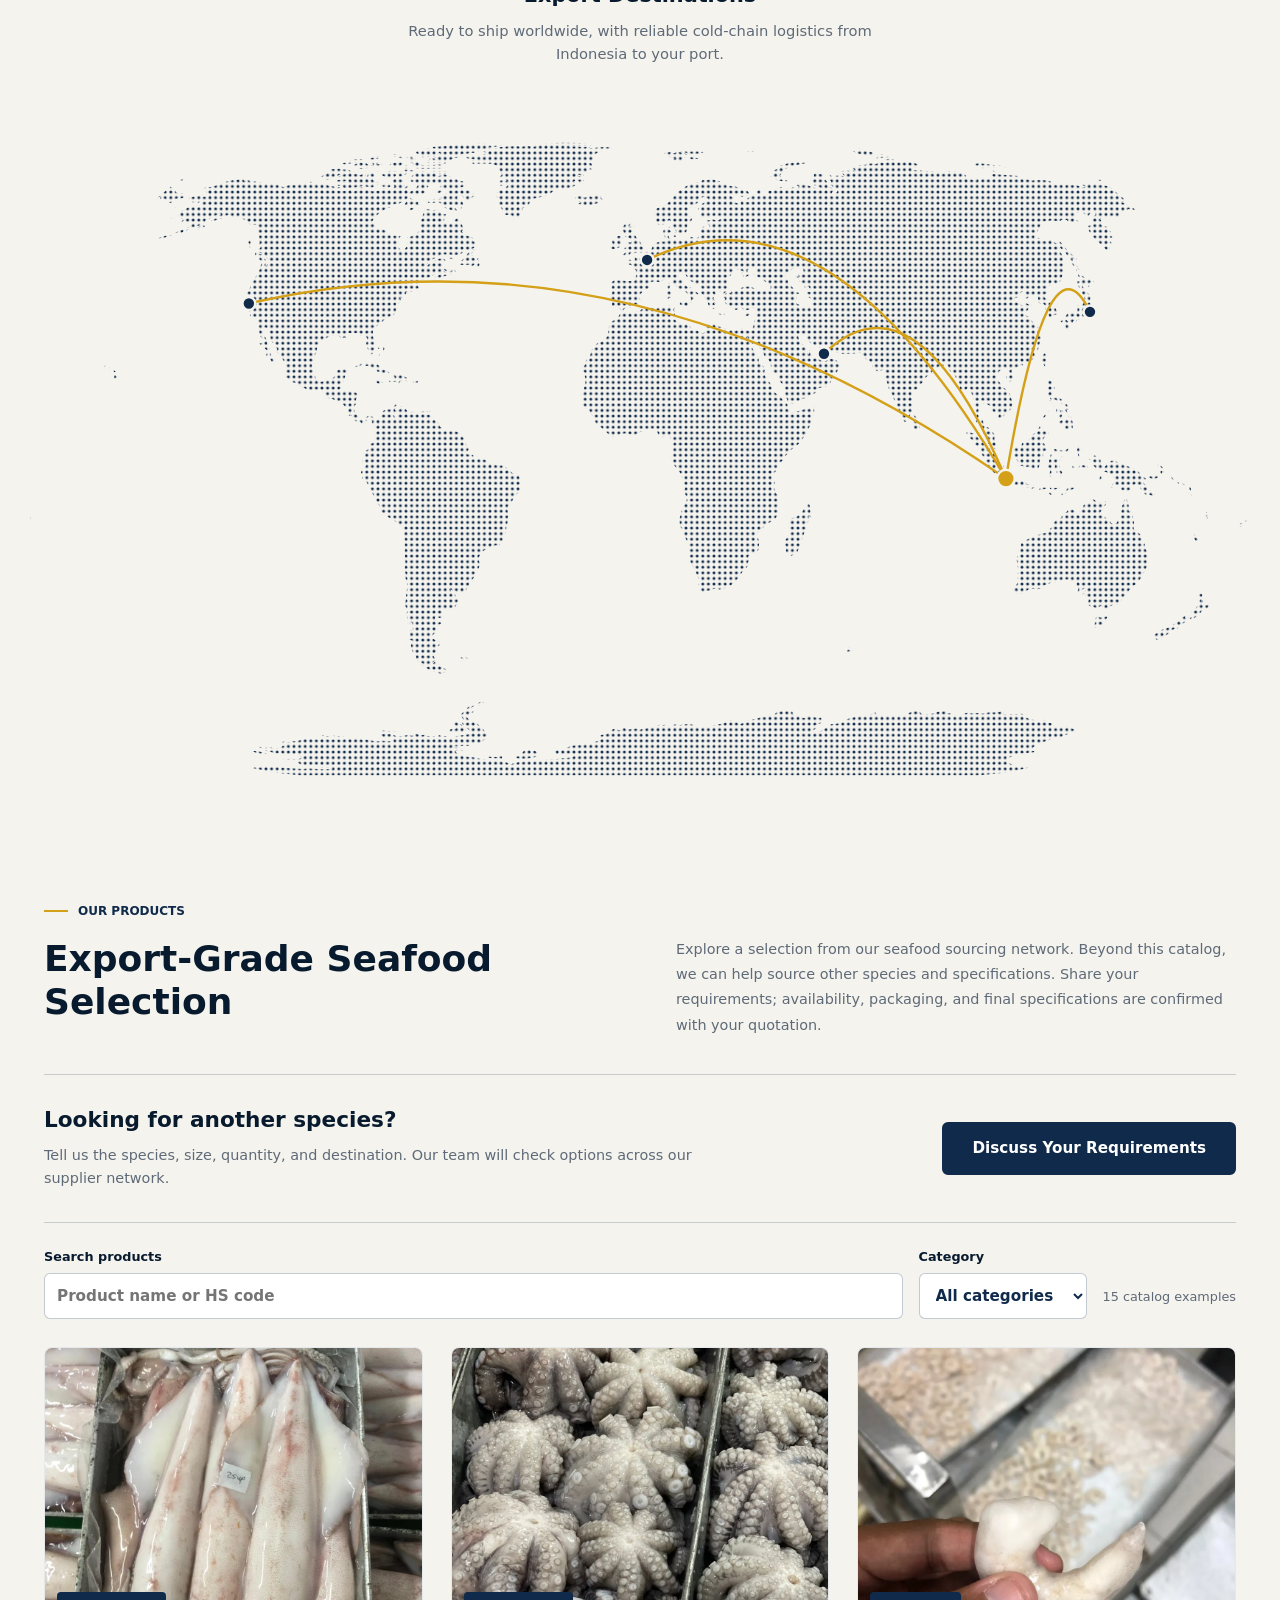
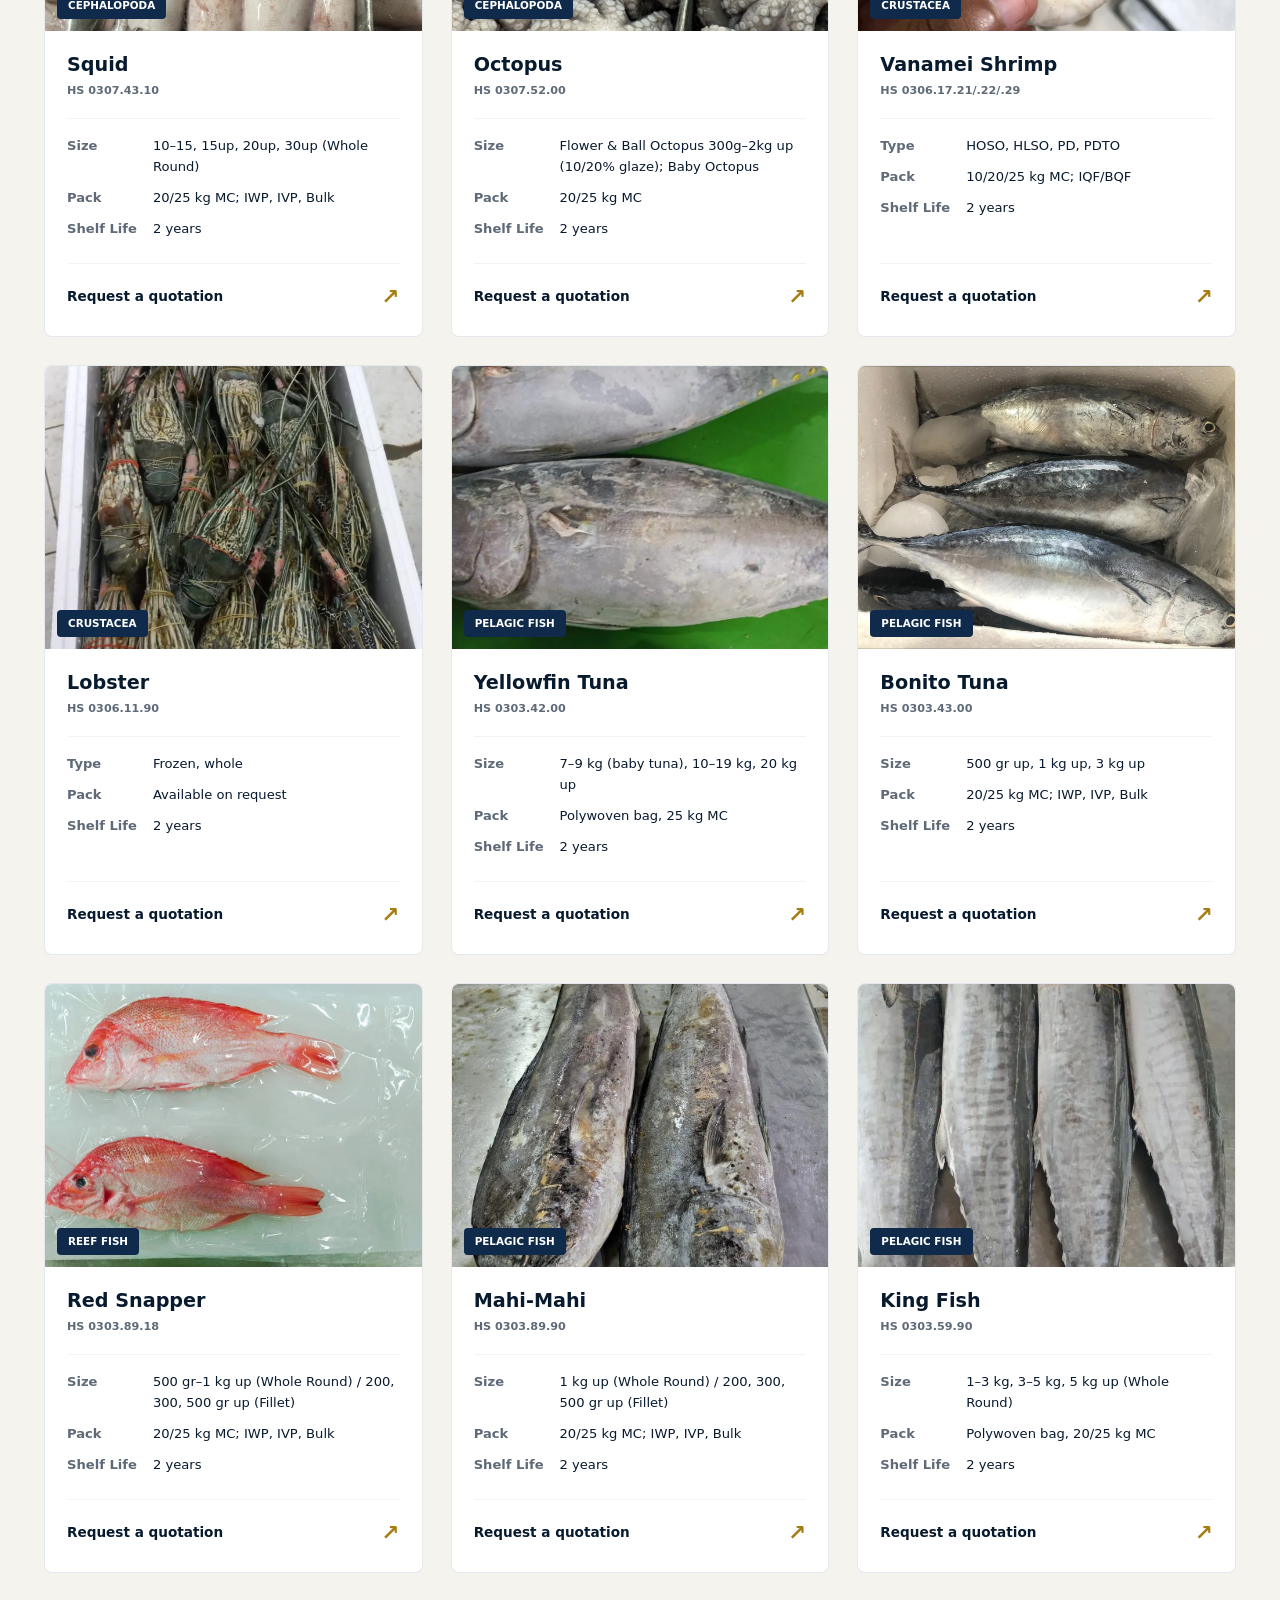
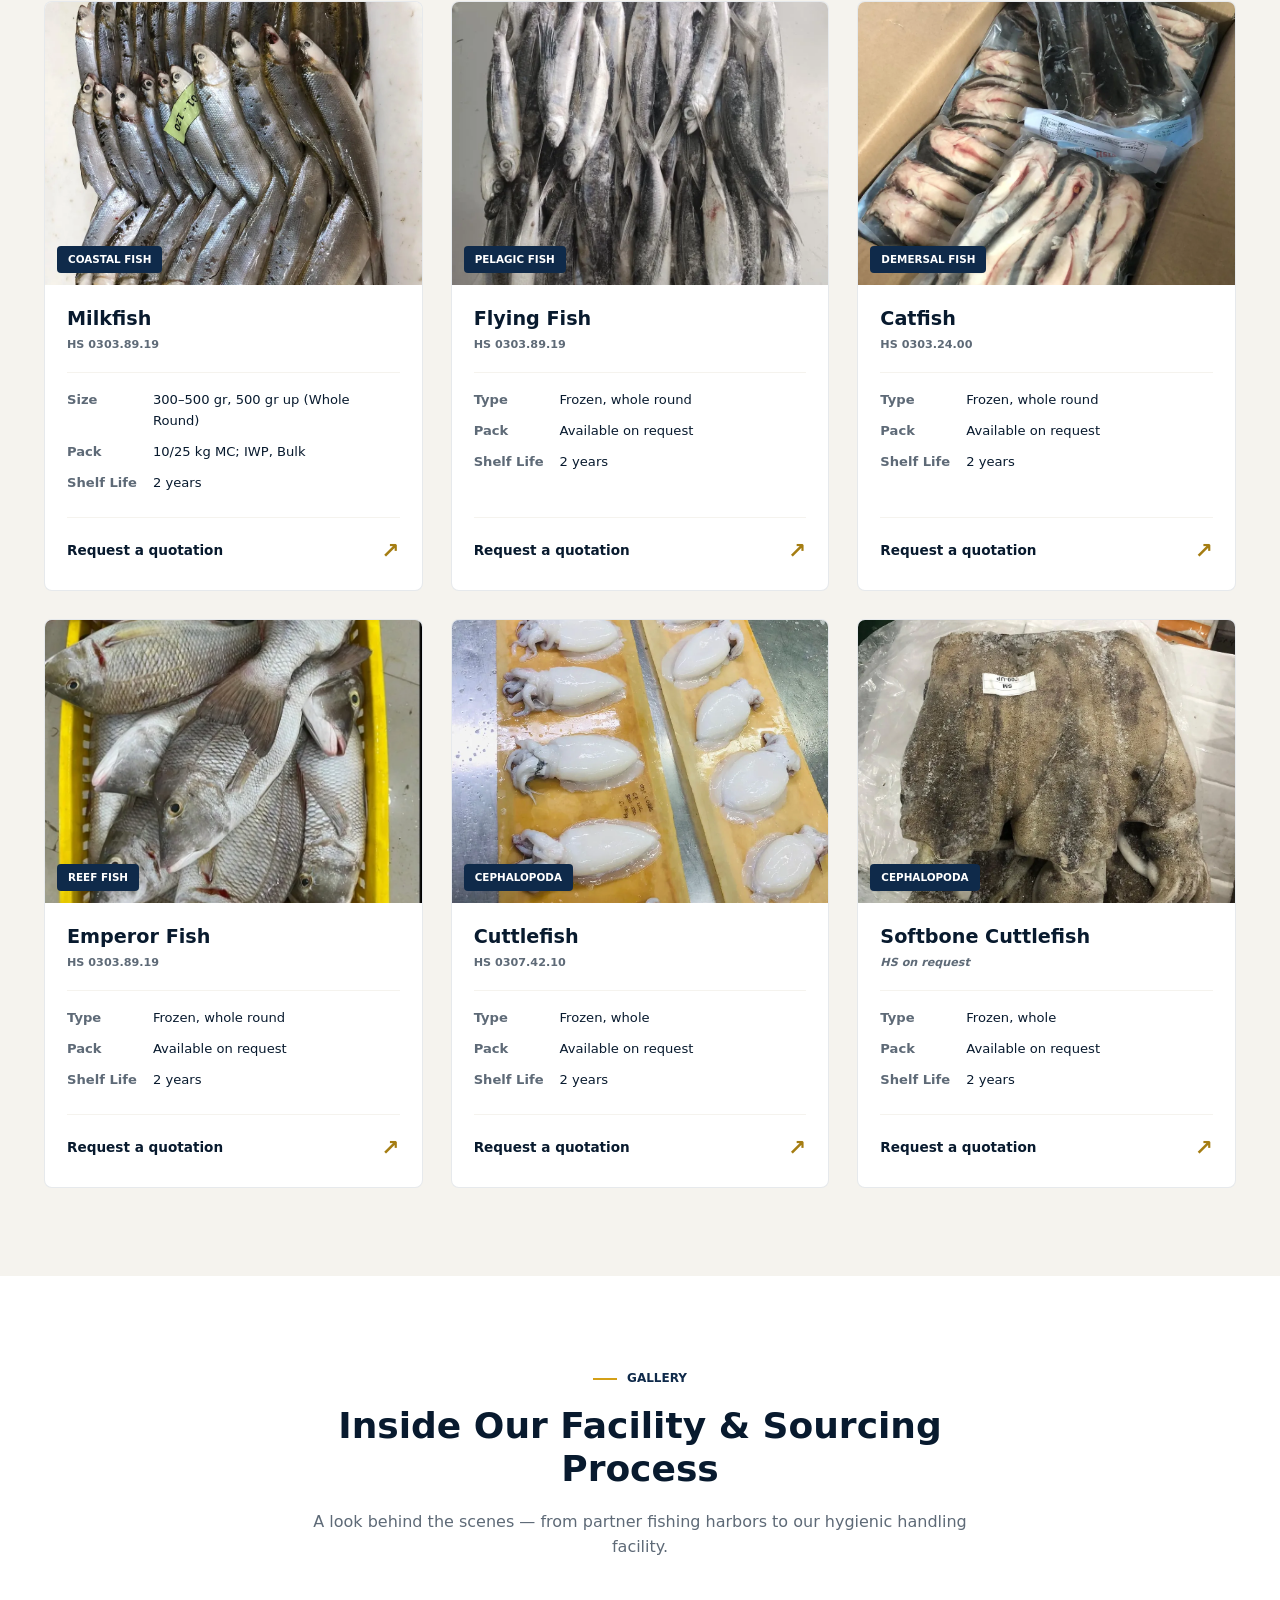
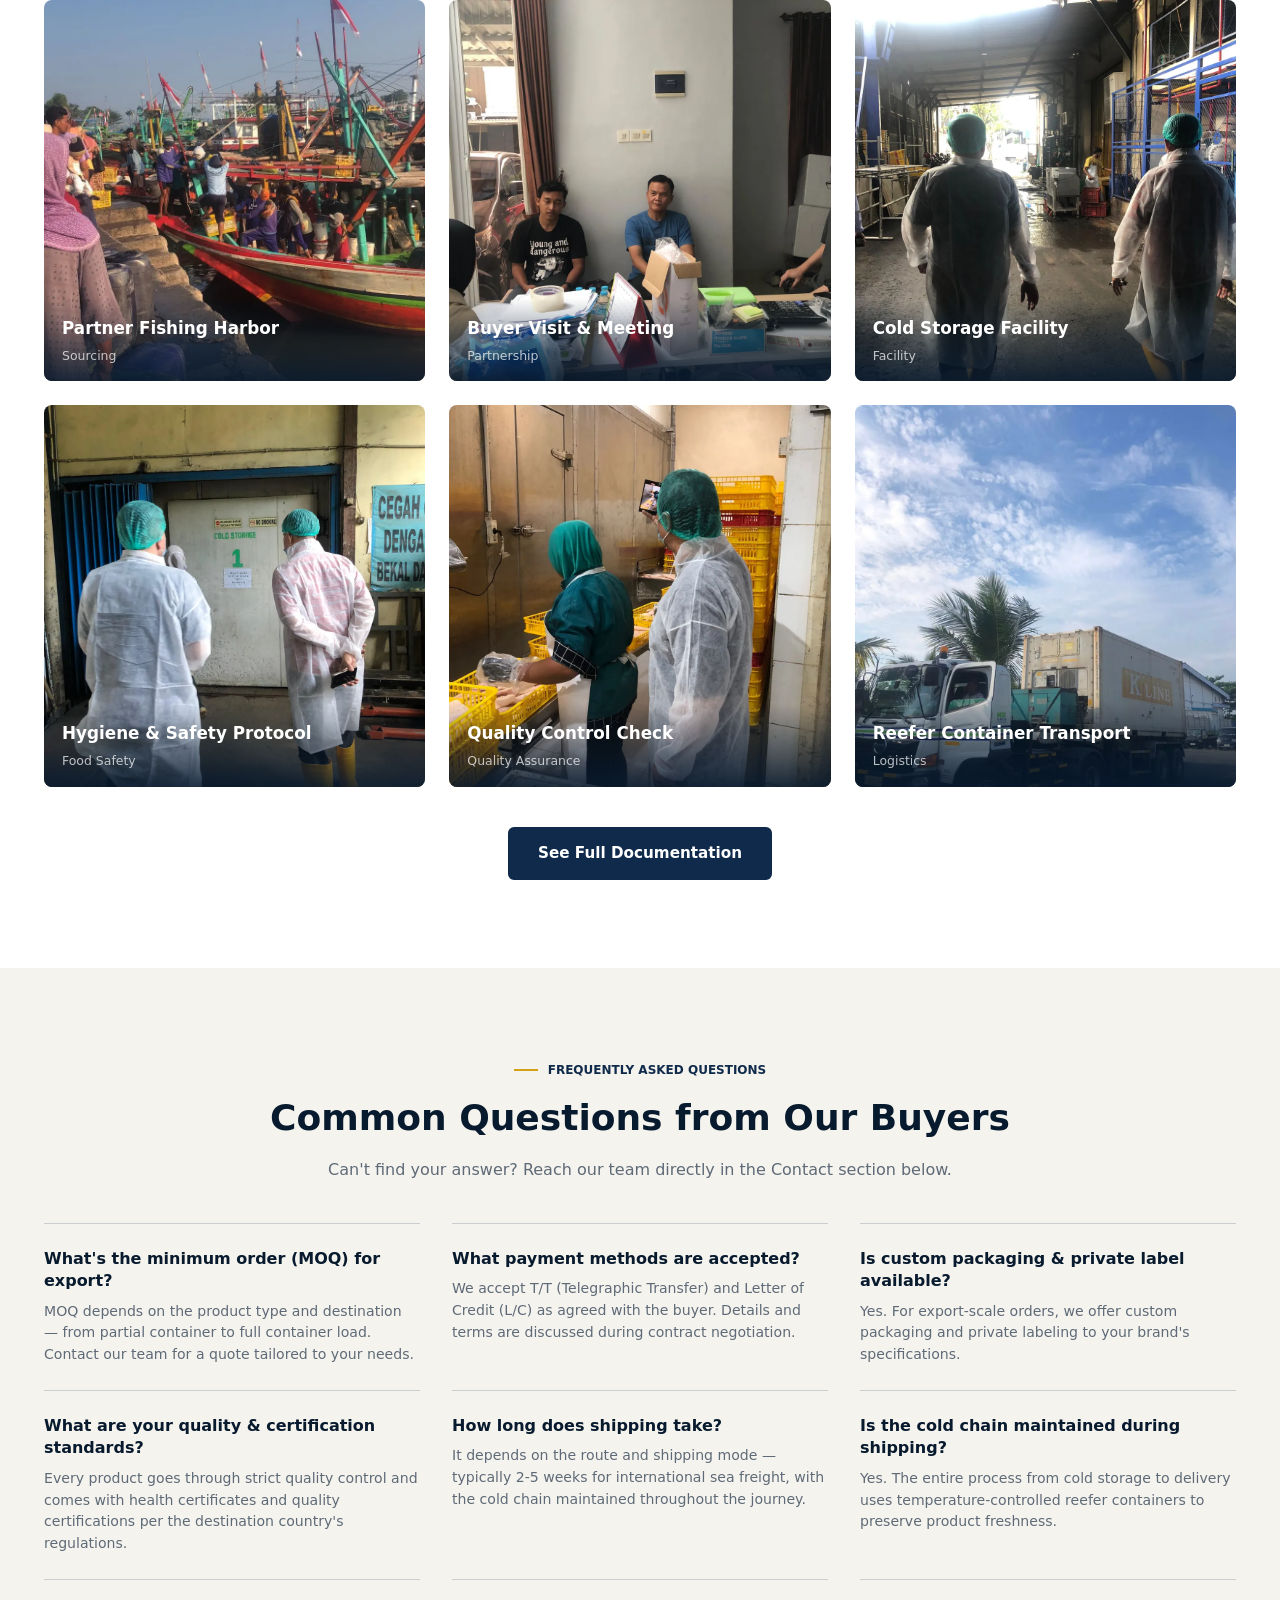
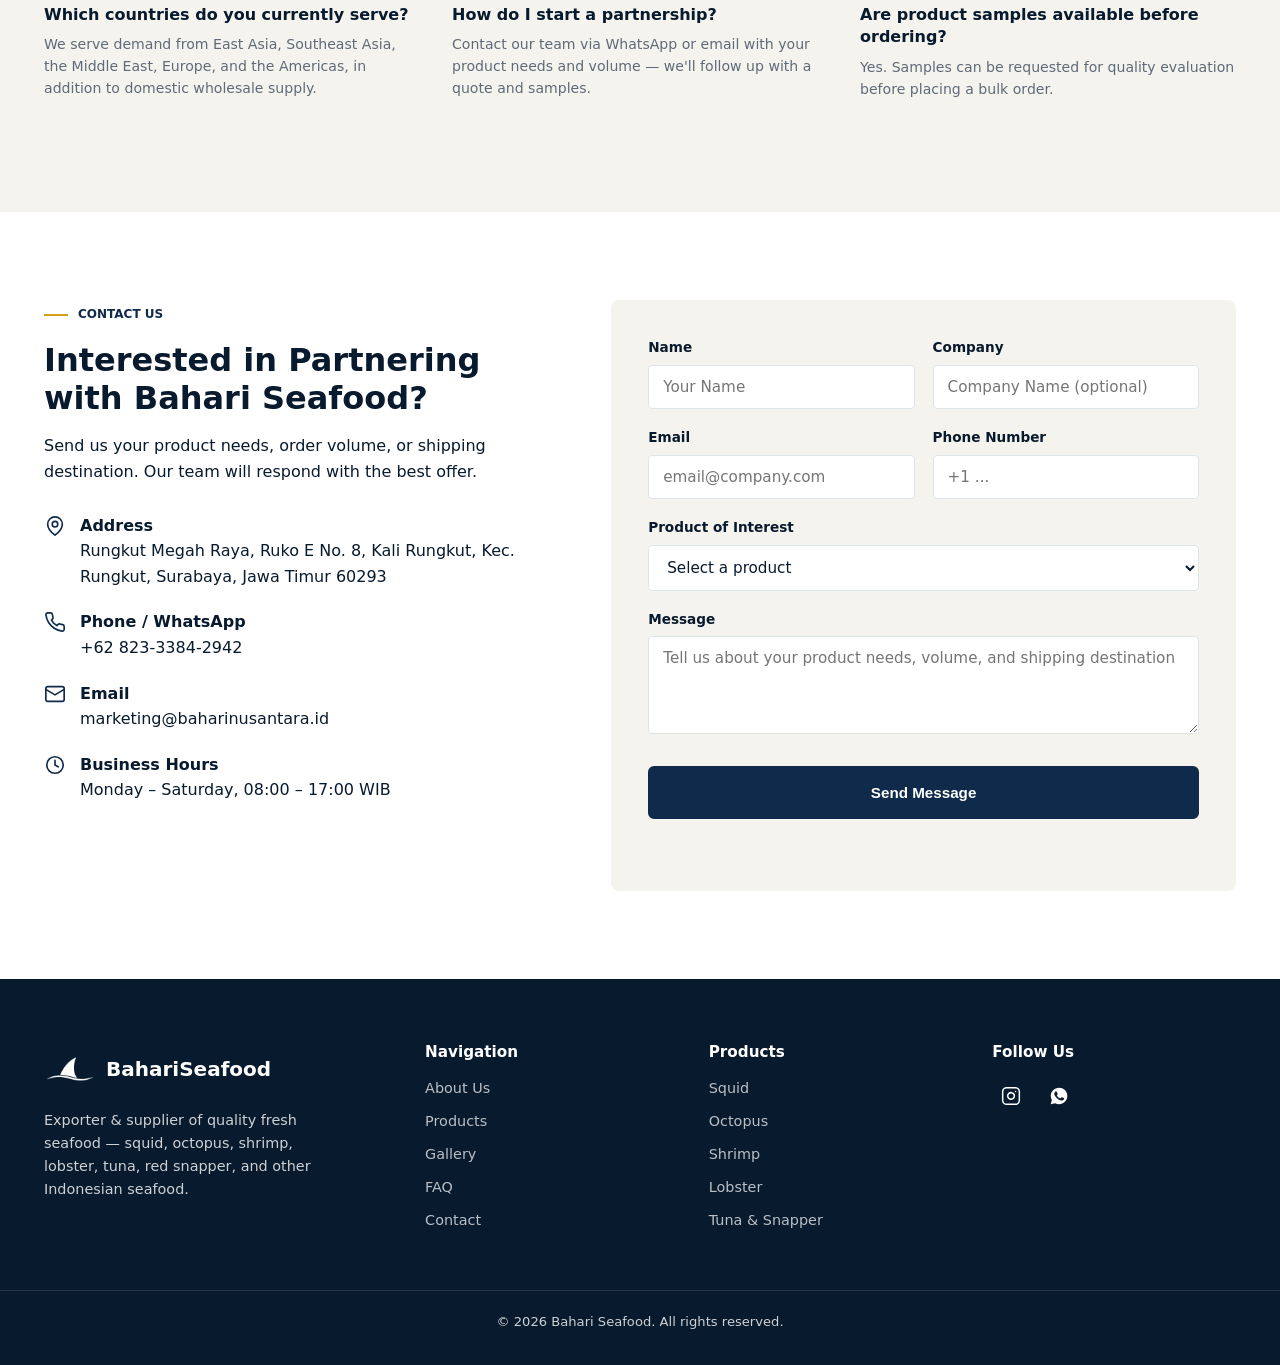
==== commit 94459e2f: "Apply editorial redesign, keep the animated hero background Homepage editorial refresh (EN + ID): fl" ====
--- a/index.html
+++ b/index.html
@@ -56,10 +56,10 @@
           Indonesian Seafood Exporter
         </p>
         <h1 class="hero-title">
-          <span class="hero-line"><span class="hero-word intro-in" style="--d:.42s">Export-Grade</span><span class="hero-word intro-in" style="--d:.48s">Fresh</span><span class="hero-word intro-in" style="--d:.54s">Seafood,</span></span>
-          <span class="hero-line"><span class="hero-word intro-in" style="--d:.62s">from</span><span class="hero-word intro-in" style="--d:.68s">the</span><span class="hero-word intro-in" style="--d:.74s">Seas</span><span class="hero-word intro-in" style="--d:.80s">of</span><span class="hero-word intro-in" style="--d:.86s">Indonesia</span><span class="hero-word intro-in" style="--d:.92s">to</span><span class="hero-word intro-in" style="--d:.98s">the</span><span class="hero-word intro-in" style="--d:1.04s">World</span></span>
+          Bahari <span>Seafood</span>
         </h1>
-        <p class="hero-desc intro-in" style="--d:1.2s">Bahari Seafood supplies and exports squid, octopus, shrimp, lobster, tuna, red snapper, and a wide range of fresh seafood, backed by strict quality standards, an unbroken cold chain, and complete export documentation.</p>
+        <p class="hero-lead">From Indonesian waters.<br>Ready for the world.</p>
+        <p class="hero-desc">Export-grade seafood, carefully sourced and handled. Your partner for quality products, reliable cold-chain logistics, and export documentation.</p>
         <div class="hero-actions intro-in" style="--d:1.5s">
           <a href="#products" class="btn btn-primary">View Our Products <svg class="btn-icon" viewBox="0 0 24 24" fill="none" stroke="currentColor" stroke-width="2" stroke-linecap="round" stroke-linejoin="round" aria-hidden="true"><path d="M5 12h14M13 6l6 6-6 6"/></svg></a>
           <a href="#contact" class="btn btn-outline">Start a Partnership</a>
@@ -77,8 +77,16 @@
   <!-- ===== ABOUT US + WHY CHOOSE US + EXPORT PROCESS (combined) ===== -->
   <section class="section" id="about">
     <div class="container about-grid">
-      <div class="about-visual reveal">
-        <img src="images/bahari-logo.png" alt="Bahari Seafood" class="about-logo">
+      <div class="about-documentary reveal">
+        <figure class="about-photo-main">
+          <img src="images/gallery/gallery-visit-harbor-fleet.webp" alt="Fishing fleet at our partner harbor" loading="lazy" width="957" height="1276">
+          <figcaption><span>01 / SOURCING</span><strong>Rooted in Indonesian waters</strong></figcaption>
+        </figure>
+        <figure class="about-photo-detail">
+          <img src="images/gallery/gallery-visit-qc.webp" alt="Quality inspection at the processing facility" loading="lazy" width="1050" height="1400">
+          <figcaption><span>02 / QUALITY CONTROL</span><strong>Care at every step</strong></figcaption>
+        </figure>
+        <a class="about-gallery-link" href="gallery.html">See our operations <span aria-hidden="true">&rarr;</span></a>
       </div>
       <div class="about-copy reveal">
         <p class="eyebrow">About Us</p>
@@ -98,7 +106,7 @@
             <h3>Company Profile</h3>
             <p>Get the full overview of our company, legal documentation, and product catalog in one PDF.</p>
           </div>
-          <a href="#" class="btn btn-primary compro-btn">Download PDF</a>
+          <a href="https://wa.me/6282333842942?text=Hello%20Bahari%20Seafood%2C%20please%20send%20your%20company%20profile." class="btn btn-primary compro-btn" target="_blank" rel="noopener">Request Profile</a>
         </div>
       </div>
     </div>
@@ -110,32 +118,32 @@
       </div>
       <div class="feature-grid">
         <div class="feature-card reveal">
-          <div class="feature-icon"><img src="images/icons/icon-guaranteed-quality.webp" alt="" loading="lazy" width="400" height="400"></div>
+          <div class="feature-icon"><img src="images/icons/benefit-quality.webp" alt="" loading="lazy" width="900" height="900"></div>
           <h3>Guaranteed Quality</h3>
           <p>Strict raw material selection and quality control at every stage, from intake to final packaging.</p>
         </div>
         <div class="feature-card reveal">
-          <div class="feature-icon"><img src="images/icons/icon-cold-chain.webp" alt="" loading="lazy" width="400" height="400"></div>
+          <div class="feature-icon"><img src="images/icons/benefit-cold.webp" alt="" loading="lazy" width="900" height="900"></div>
           <h3>Cold Chain Maintained</h3>
           <p>Temperature-controlled storage and distribution to preserve freshness all the way to the final destination.</p>
         </div>
         <div class="feature-card reveal">
-          <div class="feature-icon"><img src="images/icons/icon-export-ready.webp" alt="" loading="lazy" width="400" height="400"></div>
+          <div class="feature-icon"><img src="images/icons/benefit-export.webp" alt="" loading="lazy" width="900" height="900"></div>
           <h3>Export Ready</h3>
           <p>Packaging and export documents prepared to meet international shipping requirements.</p>
         </div>
         <div class="feature-card reveal">
-          <div class="feature-icon"><img src="images/icons/icon-hygienic.webp" alt="" loading="lazy" width="400" height="400"></div>
+          <div class="feature-icon"><img src="images/icons/benefit-hygiene.webp" alt="" loading="lazy" width="900" height="900"></div>
           <h3>Hygienic &amp; Safe</h3>
           <p>Handling facilities follow consistent food-safety and sanitation principles.</p>
         </div>
         <div class="feature-card reveal">
-          <div class="feature-icon"><img src="images/icons/icon-pricing.webp" alt="" loading="lazy" width="400" height="400"></div>
+          <div class="feature-icon"><img src="images/icons/benefit-pricing.webp" alt="" loading="lazy" width="900" height="900"></div>
           <h3>Competitive Pricing</h3>
           <p>Direct partnerships with seafood sources keep pricing competitive for our business partners.</p>
         </div>
         <div class="feature-card reveal">
-          <div class="feature-icon"><img src="images/icons/icon-responsive-service.webp" alt="" loading="lazy" width="400" height="400"></div>
+          <div class="feature-icon"><img src="images/icons/benefit-service.webp" alt="" loading="lazy" width="900" height="900"></div>
           <h3>Responsive Service</h3>
           <p>Our team is ready to help with inquiries, quotations, and shipping coordination.</p>
         </div>
@@ -175,46 +183,14 @@
         </div>
       </div>
 
+    </div>
       <div class="markets reveal">
         <h3>Export Destinations</h3>
         <p class="markets-note">Ready to ship worldwide, with reliable cold-chain logistics from Indonesia to your port.</p>
         <div class="export-map" role="img" aria-label="Map of Bahari Seafood's export shipping routes from Indonesia to the Americas, Europe, the Middle East, and East Asia">
-          <img class="export-map-bg" src="images/export-map-dots.webp" alt="" aria-hidden="true" loading="lazy" width="1600" height="808">
-          <svg class="export-map-svg" viewBox="0 0 198 100" preserveAspectRatio="xMidYMid meet" aria-hidden="true">
-            <defs>
-              <linearGradient id="export-route-gradient" x1="0%" y1="0%" x2="100%" y2="0%">
-                <stop offset="0%" stop-color="#D4A017" stop-opacity="0"/>
-                <stop offset="15%" stop-color="#D4A017" stop-opacity="1"/>
-                <stop offset="85%" stop-color="#D4A017" stop-opacity="1"/>
-                <stop offset="100%" stop-color="#D4A017" stop-opacity="0"/>
-              </linearGradient>
-            </defs>
-
-            <path class="route-path" pathLength="1" style="animation-delay:0s" d="M 161.5,64.1 Q 95.3,19.0 29.0,39.0"/>
-            <path class="route-path" pathLength="1" style="animation-delay:.6s" d="M 161.5,64.1 Q 131.5,14.6 101.5,24.2"/>
-            <path class="route-path" pathLength="1" style="animation-delay:1.2s" d="M 161.5,64.1 Q 146.5,37.0 131.5,45.0"/>
-            <path class="route-path" pathLength="1" style="animation-delay:1.8s" d="M 161.5,64.1 Q 171.5,30.1 181.5,38.1"/>
-
-            <circle class="route-dot" r="1.1" style="offset-path:path('M 161.5,64.1 Q 95.3,19.0 29.0,39.0');animation-delay:0s"/>
-            <circle class="route-dot" r="1.1" style="offset-path:path('M 161.5,64.1 Q 131.5,14.6 101.5,24.2');animation-delay:.6s"/>
-            <circle class="route-dot" r="1.1" style="offset-path:path('M 161.5,64.1 Q 146.5,37.0 131.5,45.0');animation-delay:1.2s"/>
-            <circle class="route-dot" r="1.1" style="offset-path:path('M 161.5,64.1 Q 171.5,30.1 181.5,38.1');animation-delay:1.8s"/>
-
-            <circle class="pulse-ring" cx="161.5" cy="64.1" r="1.5"/>
-            <circle class="map-point map-point--origin" cx="161.5" cy="64.1" r="1.7"/>
-
-            <circle class="pulse-ring" cx="29.0" cy="39.0" r="1.1" style="animation-delay:.4s"/>
-            <circle class="map-point" cx="29.0" cy="39.0" r="1.3"/>
-            <circle class="pulse-ring" cx="101.5" cy="24.2" r="1.1" style="animation-delay:.8s"/>
-            <circle class="map-point" cx="101.5" cy="24.2" r="1.3"/>
-            <circle class="pulse-ring" cx="131.5" cy="45.0" r="1.1" style="animation-delay:1.2s"/>
-            <circle class="map-point" cx="131.5" cy="45.0" r="1.3"/>
-            <circle class="pulse-ring" cx="181.5" cy="38.1" r="1.1" style="animation-delay:1.6s"/>
-            <circle class="map-point" cx="181.5" cy="38.1" r="1.3"/>
-          </svg>
-        </div>
-      </div>
-    </div>
+          <img class="export-map-bg" src="images/export-map-full.svg" alt="" aria-hidden="true" loading="lazy" width="1600" height="900">
+        </div>
+      </div>
   </section>
 
   <!-- ===== PRODUCTS ===== -->
@@ -223,7 +199,12 @@
       <div class="section-head reveal">
         <p class="eyebrow">Our Products</p>
         <h2>Export-Grade Seafood Selection</h2>
-        <p class="section-sub">All frozen and produced in Indonesia. HS code and specification shown for each product below. Packaging and shelf life shown are standard — custom pack sizes/types and product-specific shelf life are available upon request.</p>
+        <p class="section-sub">Explore a selection from our seafood sourcing network. Beyond this catalog, we can help source other species and specifications. Share your requirements; availability, packaging, and final specifications are confirmed with your quotation.</p>
+      </div>
+
+      <div class="sourcing-request">
+        <div><h3>Looking for another species?</h3><p>Tell us the species, size, quantity, and destination. Our team will check options across our supplier network.</p></div>
+        <a class="btn btn-primary" href="https://wa.me/6282333842942?text=Hello%20Bahari%20Seafood%2C%20I%20have%20a%20custom%20seafood%20sourcing%20request." target="_blank" rel="noopener">Discuss Your Requirements</a>
       </div>
 
       <div class="product-grid product-grid--specs">
@@ -535,7 +516,7 @@
     </div>
 
     <div class="faq-rows reveal">
-      <div class="faq-scroller" tabindex="0" role="group" aria-label="FAQ list 1 of 3, auto-scrolling — press Tab to pause">
+      <div class="faq-scroller">
         <div class="faq-track" style="--duration:55s">
           <div class="faq-group">
             <div class="faq-card">
@@ -568,7 +549,7 @@
         </div>
       </div>
 
-      <div class="faq-scroller" tabindex="0" role="group" aria-label="FAQ list 2 of 3, auto-scrolling — press Tab to pause">
+      <div class="faq-scroller">
         <div class="faq-track faq-track--reverse" style="--duration:45s">
           <div class="faq-group">
             <div class="faq-card">
@@ -601,7 +582,7 @@
         </div>
       </div>
 
-      <div class="faq-scroller" tabindex="0" role="group" aria-label="FAQ list 3 of 3, auto-scrolling — press Tab to pause">
+      <div class="faq-scroller">
         <div class="faq-track" style="--duration:60s">
           <div class="faq-group">
             <div class="faq-card">
@@ -792,8 +773,8 @@
   </div>
 </nav>
 
+<script src="js/dock.js"></script>
 <script src="js/hero-shader.js"></script>
-<script src="js/dock.js"></script>
 <script src="js/main.js"></script>
 </body>
 </html>
--- a/css/style.css
+++ b/css/style.css
@@ -22,7 +22,7 @@
   --text: var(--navy-deep);
   --text-muted: color-mix(in srgb, var(--navy-deep) 65%, white);
   --white: #FFFFFF;
-  --radius: 16px;
+  --radius: 8px;
   --shadow: 0 10px 30px rgba(8, 26, 46, 0.08);
   --shadow-lg: 0 20px 50px rgba(8, 26, 46, 0.14);
   --container: 1180px;
@@ -511,20 +511,20 @@
 .export-map {
   position: relative;
   width: 100%;
-  max-width: 900px;
+  max-width: none;
   margin: 0 auto;
   border-radius: var(--radius);
   overflow: hidden;
 }
-.export-map::before { content: ""; display: block; padding-top: 50.505%; }
+.export-map::before { content: ""; display: block; padding-top: 56.25%; }
 .export-map-bg {
   position: absolute;
   inset: 0;
   width: 100%;
   height: 100%;
   object-fit: cover;
-  mask-image: linear-gradient(to bottom, transparent, #000 12%, #000 88%, transparent);
-  -webkit-mask-image: linear-gradient(to bottom, transparent, #000 12%, #000 88%, transparent);
+  mask-image: none;
+  -webkit-mask-image: none;
 }
 .export-map-svg { position: absolute; inset: 0; width: 100%; height: 100%; }
 
@@ -951,3 +951,201 @@
   .form-row { grid-template-columns: 1fr; }
   .footer-inner { grid-template-columns: 1fr; }
 }
+
+/* Editorial refresh: retain the original Bahari brand palette. */
+body { background: var(--white); }
+h1, h2, h3, h4, .eyebrow, .hero-badge, .lang-switch, .product-category { letter-spacing: 0; }
+.container { max-width: 1240px; }
+.section { padding: 88px 0; scroll-margin-top: 0; }
+.section-head { max-width: 760px; margin-bottom: 40px; }
+.section-head h2, .about-copy h2 { font-size: 2.25rem; }
+.section-sub { max-width: 680px; margin-inline: auto; }
+.eyebrow { font-size: .75rem; margin-bottom: 16px; }
+.eyebrow::before { content: ''; display: inline-block; width: 24px; height: 2px; background: var(--brand-gold); vertical-align: middle; margin-right: 10px; }
+.btn, .lang-switch { border-radius: 6px; }
+.btn { min-height: 46px; line-height: 1.4; box-shadow: none; }
+.btn-primary, .site-header--on-hero .nav-cta { background: var(--navy); color: var(--white); box-shadow: none; border-color: var(--navy); }
+.btn-primary:hover { background: var(--navy-deep); box-shadow: none; }
+.btn-outline { background: transparent; box-shadow: none; backdrop-filter: none; }
+.site-header, .site-header--on-hero { background: var(--white); border-bottom: 1px solid var(--cream); box-shadow: none; backdrop-filter: none; }
+.header-inner { max-width: 1440px; margin: auto; height: 80px; gap: 28px; }
+.site-header--on-hero .logo, .site-header--on-hero .main-nav a, .site-header--on-hero .lang-switch { color: var(--navy-deep); }
+.site-header--on-hero .logo-text em { color: var(--gold-2); }
+.site-header--on-hero .logo-mark--bahari { filter: none; }
+.site-header--on-hero .lang-switch { border-color: var(--navy); }
+.site-header--on-hero .lang-switch:hover { background: var(--cream); color: var(--navy); }
+.site-header--on-hero .nav-toggle span { background: var(--navy); }
+.main-nav { gap: 24px; }
+.main-nav a { font-size: .85rem; }
+.nav-toggle { min-width: 44px; min-height: 44px; align-items: center; justify-content: center; }
+.hero { isolation: isolate; background: var(--navy-deep); overflow: hidden; }
+/* Kept from the previous design at the user's request: an animated
+   WebGL navy/gold gradient (js/hero-shader.js) instead of the static
+   photo this refresh otherwise uses for the hero background. */
+.hero-mesh { position: absolute; inset: 0; z-index: -2; overflow: hidden;
+  background:
+    radial-gradient(760px circle at 50% -8%, rgba(212,160,23,0.3), transparent 62%),
+    radial-gradient(140% 120% at 50% 100%, transparent 35%, rgba(2,7,14,0.7) 100%),
+    linear-gradient(160deg, var(--navy-deep) 0%, var(--navy) 48%, var(--navy-deep) 100%);
+}
+.hero-shader-canvas { position: absolute; inset: 0; display: block; width: 100%; height: 100%; }
+.hero-scrim { inset: 0; z-index: -1; background: linear-gradient(90deg, rgba(8,26,46,.94) 0%, rgba(8,26,46,.82) 35%, rgba(8,26,46,.14) 75%); }
+.hero-inner { min-height: calc(100svh - 80px); padding: 40px 24px; justify-content: flex-start; align-items: center; }
+.hero-copy { max-width: 600px; text-align: left; }
+.hero-badge { padding: 0; border: 0; border-radius: 0; background: none; backdrop-filter: none; color: #E7CB7F; font-size: .8rem; margin-bottom: 20px; }
+.hero-badge-icon { color: #E7CB7F; }
+.hero-copy h1 { font-size: 4.5rem; line-height: 1.05; font-weight: 700; margin-bottom: 20px; }
+.hero-title span { display: block; color: #E7CB7F; }
+.hero-lead { font-size: 1.5rem; line-height: 1.35; font-weight: 500; margin-bottom: 18px; }
+.hero-desc { font-size: .95rem; max-width: 470px; margin: 0; color: rgba(255,255,255,.9); }
+.hero-actions { justify-content: flex-start; gap: 12px; margin: 26px 0 30px; }
+.hero-actions .btn-primary { background: var(--cream); border-color: var(--cream); box-shadow: none; }
+.hero-actions .btn-primary:hover { background: var(--white); box-shadow: none; }
+.hero-actions .btn-outline { color: var(--white); background: rgba(8,26,46,.45); border-color: rgba(255,255,255,.65); }
+.hero-actions .btn-outline:hover { background: var(--navy); }
+.hero-stats { justify-content: flex-start; gap: 28px; border-top: 1px solid rgba(255,255,255,.25); padding-top: 22px; }
+.stat { align-items: flex-start; }
+.stat-num { color: #E7CB7F; font-size: 1.35rem; }
+.stat-label { font-size: .72rem; }
+.hero-wave { display: none; }
+.intro-in { animation-delay: 0s; animation-duration: .45s; }
+.about-grid { grid-template-columns: .85fr 1.15fr; gap: 72px; }
+.about-documentary { display: grid; grid-template-columns: 1fr 1fr; gap: 18px; align-self: center; }
+.about-documentary figure { margin: 0; min-width: 0; }
+.about-documentary img { width: 100%; height: 340px; object-fit: cover; border-radius: 4px; }
+.about-photo-main { padding-top: 0; }
+.about-photo-detail { padding-top: 70px; }
+.about-documentary figcaption { padding-top: 16px; }
+.about-documentary figcaption span { display: block; font-size: .65rem; color: var(--text-muted); margin-bottom: 8px; }
+.about-documentary figcaption strong { display: block; font-size: 1rem; line-height: 1.45; }
+.about-gallery-link { grid-column: 1 / -1; padding: 18px 0 0; margin-top: 8px; border-top: 1px solid var(--cream); display: flex; justify-content: space-between; align-items: center; font-weight: 600; font-size: .85rem; }
+.about-gallery-link:hover { text-decoration: underline; }
+.about-gallery-link span { font-size: 1.4rem; color: var(--gold-2); }
+.about-visual { align-self: stretch; background: var(--cream); display: flex; align-items: center; justify-content: center; padding: 40px; }
+.about-logo { animation: none; max-width: 360px; }
+.about-copy > p:not(.eyebrow) { color: var(--text-muted); font-size: .95rem; }
+.about-points { gap: 18px 20px; padding-block: 12px; }
+.point { font-size: .85rem; align-items: flex-start; }
+.point-icon { color: var(--navy); background: var(--cream); border-radius: 4px; }
+.about-sub { margin-top: 72px; padding-top: 56px; border-top: 1px solid var(--cream); }
+.about-sub-head { max-width: 720px; text-align: left; margin: 0 0 32px; }
+.about-sub-head h3 { font-size: 1.75rem; }
+.feature-grid { gap: 0 36px; }
+.feature-card { background: none; border: 0; border-top: 1px solid var(--cream); border-radius: 0; box-shadow: none; backdrop-filter: none; padding: 28px 0; }
+.feature-card:hover { transform: none; box-shadow: none; }
+.feature-icon { width: 100%; height: auto; aspect-ratio: 16 / 10; margin-bottom: 22px; background: var(--cream); border-radius: 4px; overflow: hidden; }
+.feature-icon img { width: 100%; height: 100%; object-fit: contain; }
+.markets { padding-top: 48px; background: var(--cream); }
+.markets h3, .markets-note { padding-inline: 24px; }
+.export-map { border-radius: 0; }
+#about, #tentang { padding-top: 40px; padding-bottom: 0; }
+.process-grid { gap: 24px; }
+.process-step { background: none; border: 0; border-top: 2px solid var(--brand-gold); border-radius: 0; box-shadow: none; backdrop-filter: none; padding: 22px 0; }
+.process-step:hover { transform: none; box-shadow: none; }
+.process-num { background: none; color: var(--gold-2); width: auto; font-size: 1.5rem; text-align: left; }
+.compro-cta { padding: 24px 0 0; border: 0; border-top: 1px solid var(--cream); border-radius: 0; box-shadow: none; }
+#products, #produk { background: var(--cream); }
+#products .section-head, #produk .section-head { max-width: none; display: grid; grid-template-columns: 1fr 1fr; gap: 0 72px; text-align: left; align-items: start; margin-bottom: 36px; }
+#products .section-head .eyebrow, #produk .section-head .eyebrow { grid-column: 1 / -1; }
+#products .section-head h2, #produk .section-head h2 { max-width: 460px; margin: 0; }
+#products .section-sub, #produk .section-sub { font-size: .9rem; line-height: 1.75; margin: 0; }
+.product-grid { gap: 28px; }
+.product-card { border: 1px solid rgba(15,42,74,.1); box-shadow: none; }
+.product-card:hover { transform: translateY(-3px); box-shadow: 0 12px 24px rgba(8,26,46,.08); }
+.product-photo::before { padding-top: 75%; }
+.product-photo img { object-fit: cover; object-position: center; background: var(--cream); padding: 0; }
+.sourcing-request { display: flex; align-items: center; justify-content: space-between; gap: 32px; padding: 32px 0; margin: 0 0 24px; border-top: 1px solid rgba(15,42,74,.2); border-bottom: 1px solid rgba(15,42,74,.2); }
+.sourcing-request h3 { font-size: 1.35rem; }
+.sourcing-request p { max-width: 680px; color: var(--text-muted); margin: 0; font-size: .9rem; }
+.sourcing-request .btn { flex-shrink: 0; }
+.product-category { top: auto; bottom: 12px; left: 12px; border-radius: 4px; background: var(--navy); font-size: .65rem; }
+.product-body { padding: 22px; }
+.product-title-row { flex-direction: column; gap: 6px; margin-bottom: 18px; }
+.product-title-row h3 { font-size: 1.2rem; }
+.product-hs { padding: 0; background: none; color: var(--text-muted); font-size: .7rem; }
+.product-specs { padding-top: 16px; border-top: 1px solid var(--cream); gap: 10px 16px; margin-bottom: 24px; }
+.product-inquiry { display: flex; justify-content: space-between; gap: 12px; align-items: center; margin-top: auto; padding-top: 16px; border-top: 1px solid var(--cream); font-size: .85rem; font-weight: 700; min-height: 44px; }
+.product-inquiry span { font-size: 1.35rem; color: var(--gold-2); }
+.product-inquiry:hover { text-decoration: underline; }
+.product-card:focus-within { border-color: var(--brand-gold); }
+.product-tools { display: flex; flex-wrap: wrap; gap: 16px; align-items: end; margin-bottom: 28px; }
+.product-tools label { display: grid; gap: 6px; font-size: .8rem; font-weight: 600; }
+.product-tools input, .product-tools select { font: inherit; font-size: .95rem; padding: 12px; height: 46px; border: 1px solid rgba(15,42,74,.25); border-radius: 6px; background: var(--white); color: var(--navy); max-width: 100%; }
+.product-search { flex: 1; min-width: 180px; }
+.product-count { font-size: .8rem; color: var(--text-muted); margin: 0 0 12px auto; }
+.product-card[hidden] { display: none; }
+.product-empty { grid-column: 1 / -1; padding: 32px 0; text-align: center; }
+.faq-section { background: var(--cream); }
+.faq-rows { max-width: 1240px; margin: 0 auto; padding: 0 24px; gap: 0; }
+.faq-scroller { mask-image: none; -webkit-mask-image: none; overflow: visible; }
+.faq-track, .faq-track--reverse { width: 100%; animation: none; transform: none; }
+.faq-group { display: grid; grid-template-columns: repeat(3, minmax(0,1fr)); width: 100%; padding: 0; gap: 32px; }
+.faq-group[aria-hidden="true"] { display: none; }
+.faq-card { width: auto; background: none; border-radius: 0; box-shadow: none; border-top: 1px solid rgba(15,42,74,.18); padding: 24px 0; }
+.faq-card h3 { font-size: 1rem; line-height: 1.4; }
+.contact-section { background: var(--white); }
+.contact-info h2 { font-size: 2rem; }
+.contact-form { border-radius: 8px; border: 1px solid var(--cream); background: var(--cream); box-shadow: none; }
+.form-group input, .form-group select, .form-group textarea { background: var(--white); border-radius: 4px; }
+.site-footer { background: var(--navy-deep); }
+.page-hero { background: var(--navy); }
+.page-hero h1 { font-size: 2.75rem; }
+.gallery-item { box-shadow: none; }
+.gallery-item:hover img { transform: scale(1.03); }
+.dock { display: none; }
+.back-to-top { border-radius: 6px; background: var(--navy); box-shadow: none; }
+:focus-visible { outline: 3px solid var(--brand-gold); outline-offset: 4px; }
+.form-group input:focus-visible, .form-group select:focus-visible, .form-group textarea:focus-visible { outline: 3px solid var(--brand-gold); outline-offset: 2px; }
+
+@media (max-width: 1080px) {
+  .main-nav { top: 80px; gap: 4px; }
+  .hero-copy h1 { font-size: 3.75rem; }
+  .hero-inner { min-height: calc(100svh - 80px); }
+  .about-grid { grid-template-columns: 1fr; gap: 36px; }
+  .about-documentary { max-width: 680px; margin-inline: auto; width: 100%; }
+  #products .section-head, #produk .section-head { gap: 0 32px; }
+  .about-visual { max-width: none; width: 100%; padding: 24px; }
+  .about-logo { max-width: 240px; }
+  .faq-group { gap: 24px; }
+}
+@media (max-width: 640px) {
+  .section { padding: 56px 0; }
+  .section-head h2, .about-copy h2, .contact-info h2 { font-size: 1.75rem; }
+  .header-inner { height: 72px; gap: 8px; padding-inline: 16px; }
+  .logo { font-size: 1rem; gap: 6px; }
+  .logo-mark--bahari { width: 38px; height: 38px; }
+  .main-nav { top: 72px; }
+  .hero-inner { min-height: calc(100svh - 72px); padding: 32px 24px; }
+  .hero-copy h1 { font-size: 3.25rem; }
+  .hero-lead { font-size: 1.25rem; }
+  .hero-scrim { background: rgba(8,26,46,.82); }
+  .hero-actions { flex-direction: row; gap: 10px; margin-bottom: 24px; }
+  .hero-actions .btn { width: auto; padding: 12px 16px; font-size: .82rem; }
+  .hero-stats { display: grid; grid-template-columns: repeat(3, minmax(0,1fr)); gap: 12px; }
+  .stat-num { font-size: 1.2rem; }
+  .stat-label { font-size: .65rem; }
+  .about-sub { margin-top: 40px; padding-top: 36px; }
+  .about-documentary { gap: 14px; }
+  .about-documentary img { height: 230px; }
+  .about-photo-detail { padding-top: 40px; }
+  .about-documentary figcaption strong { font-size: .85rem; }
+  .about-documentary figcaption span { font-size: .6rem; }
+  #products .section-head, #produk .section-head { grid-template-columns: 1fr; gap: 16px; }
+  #products .section-head .eyebrow, #produk .section-head .eyebrow { margin-bottom: 0; }
+  .about-sub-head h3 { font-size: 1.5rem; }
+  .feature-grid { gap: 0; }
+  .feature-card { padding: 22px 0; }
+  .feature-icon { width: 100%; height: auto; }
+  .sourcing-request { align-items: flex-start; flex-direction: column; gap: 20px; }
+  .product-tools { align-items: stretch; }
+  .product-tools label { width: 100%; }
+  .product-count { margin: 0; }
+  .faq-group { grid-template-columns: 1fr; gap: 0; }
+  .contact-form { padding: 24px 18px; }
+  .page-hero h1 { font-size: 2rem; }
+  .back-to-top { right: 12px; bottom: 12px; width: 40px; height: 40px; }
+}
+@media (prefers-reduced-motion: reduce) {
+  html { scroll-behavior: auto; }
+  .reveal, .intro-in { opacity: 1; transform: none; transition: none; animation: none; }
+}
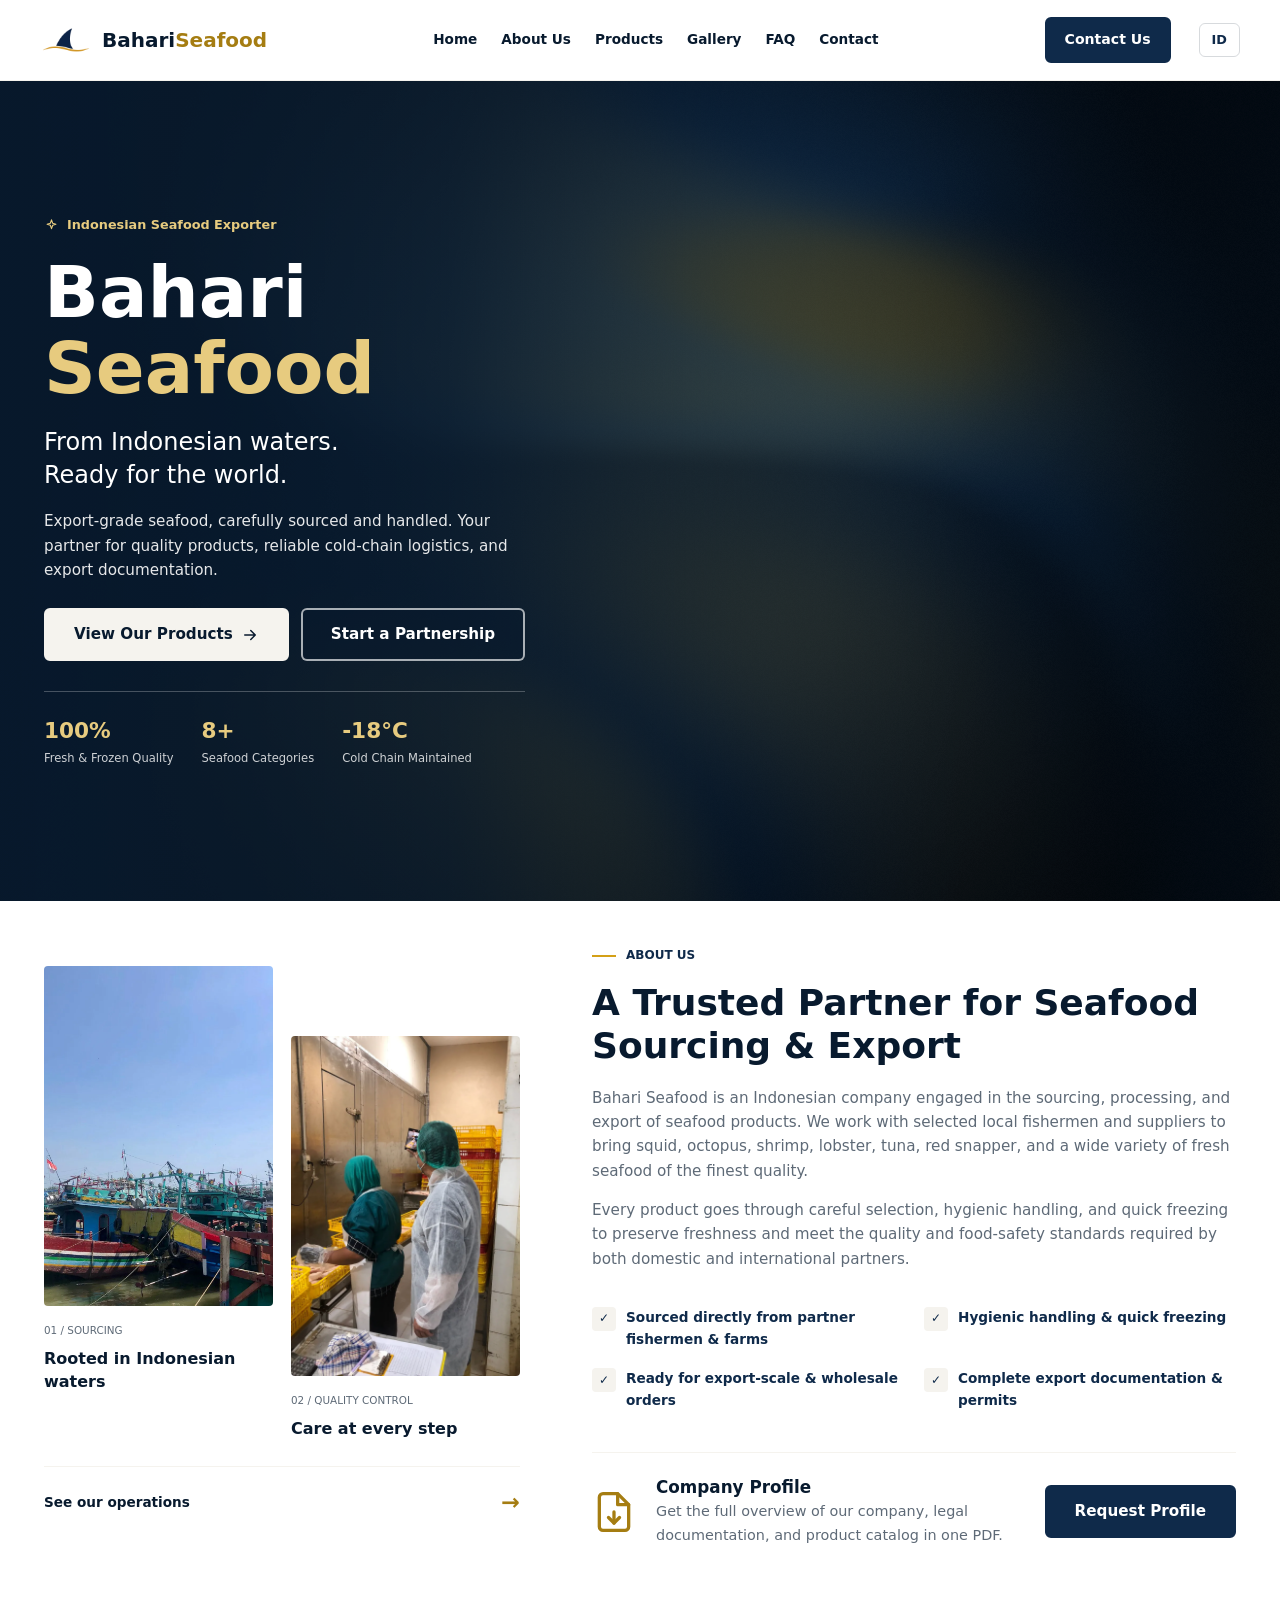
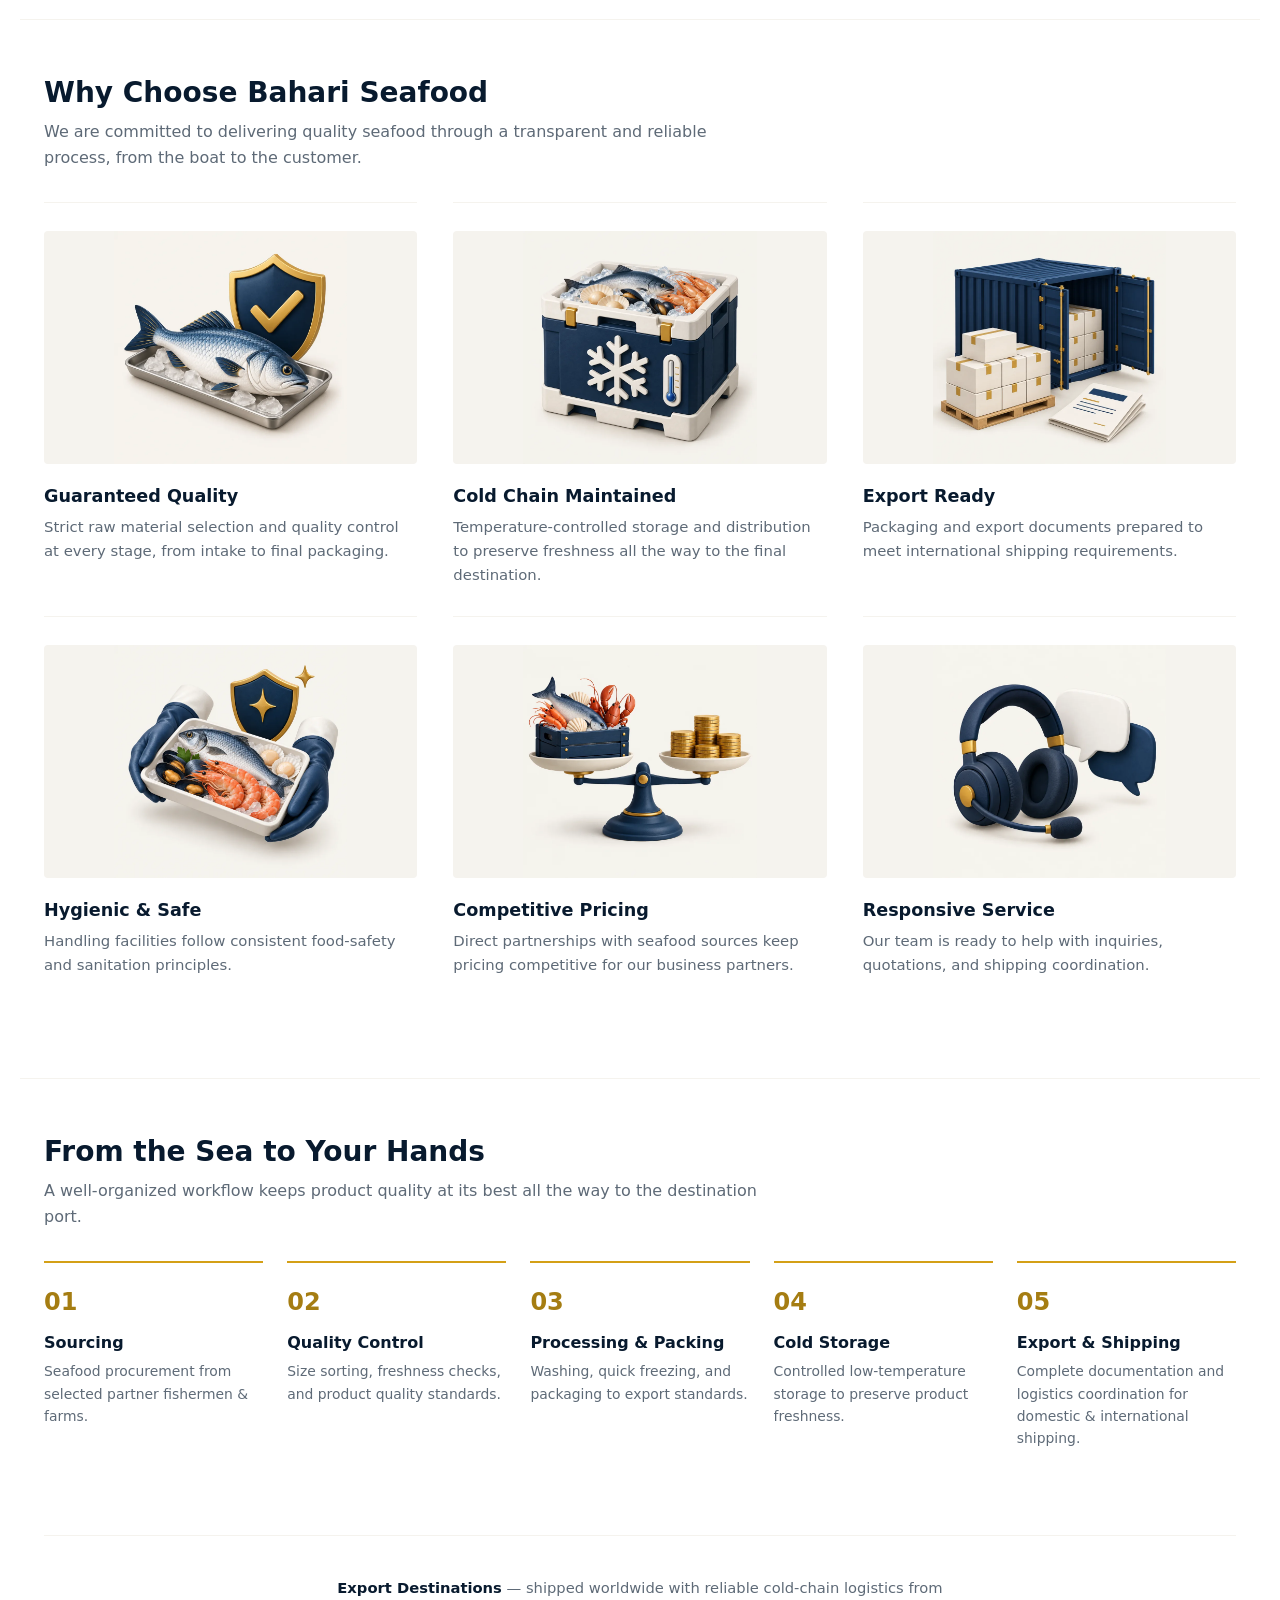
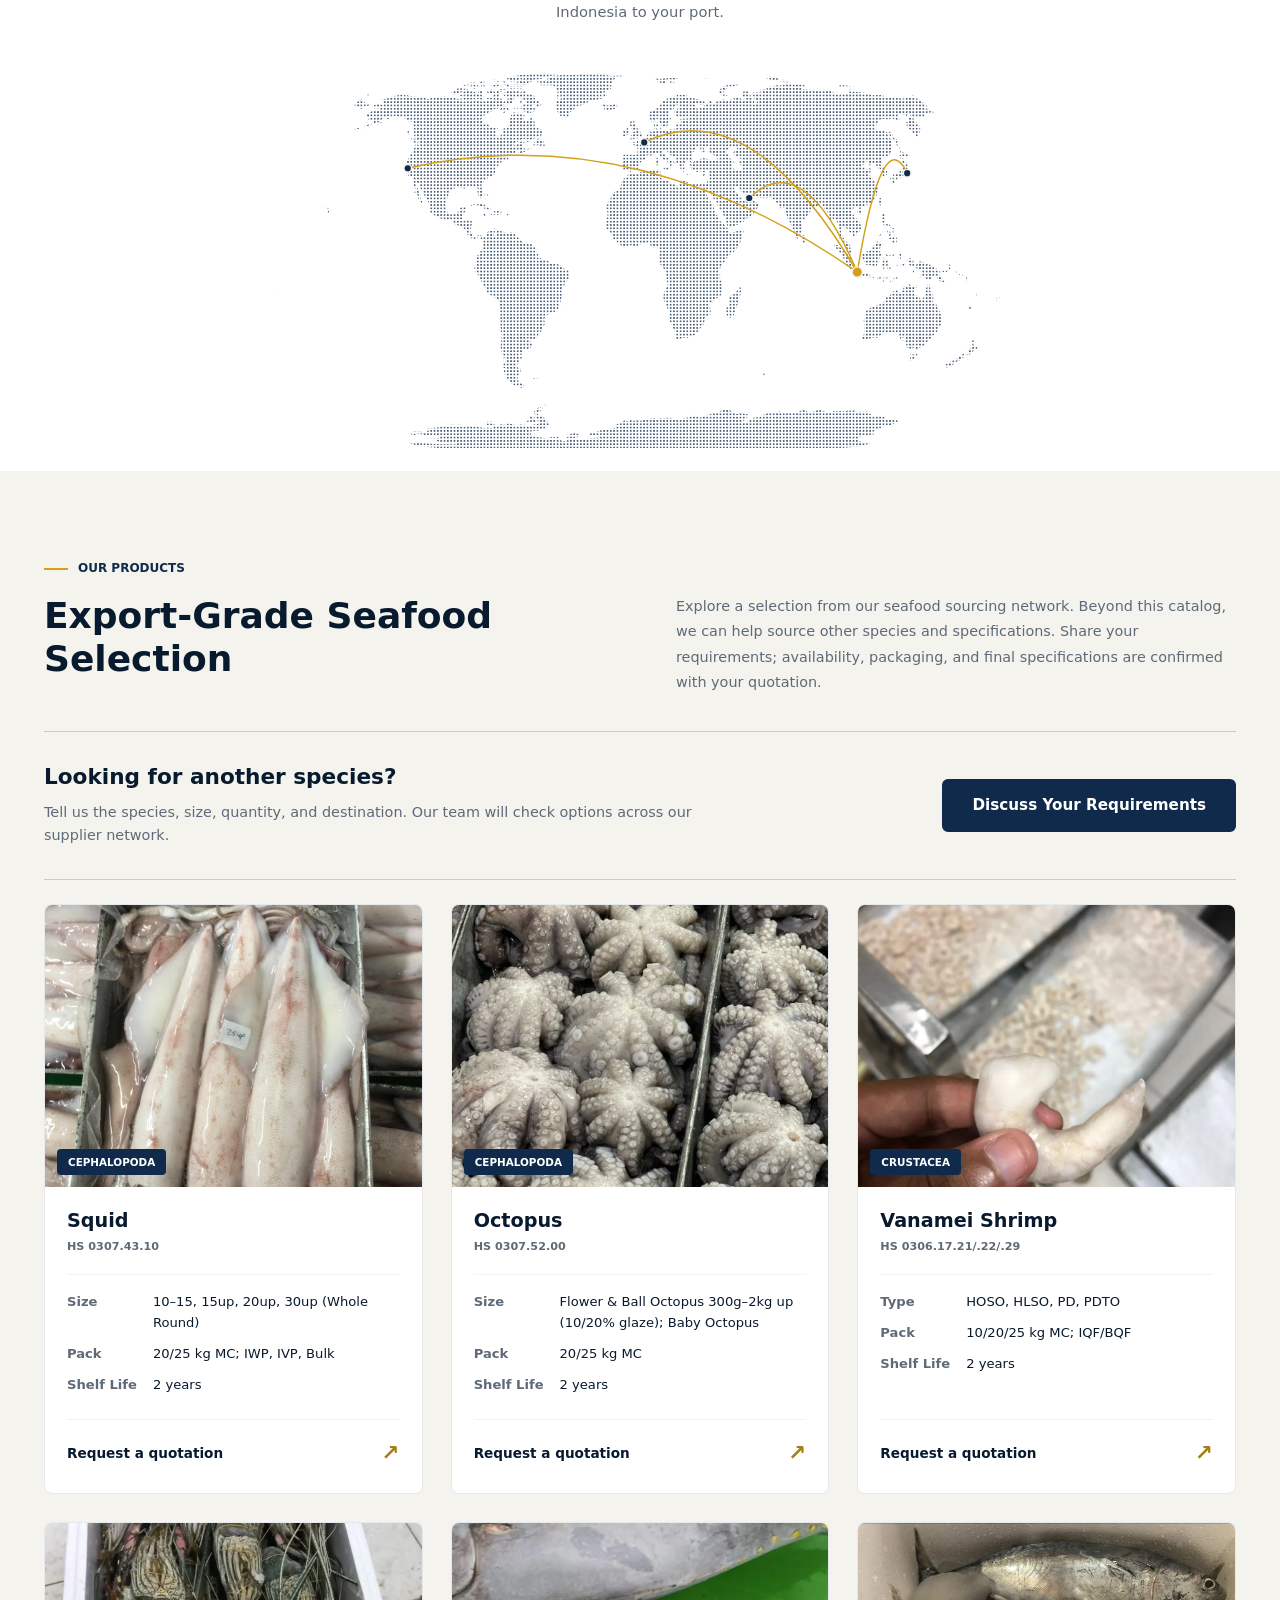
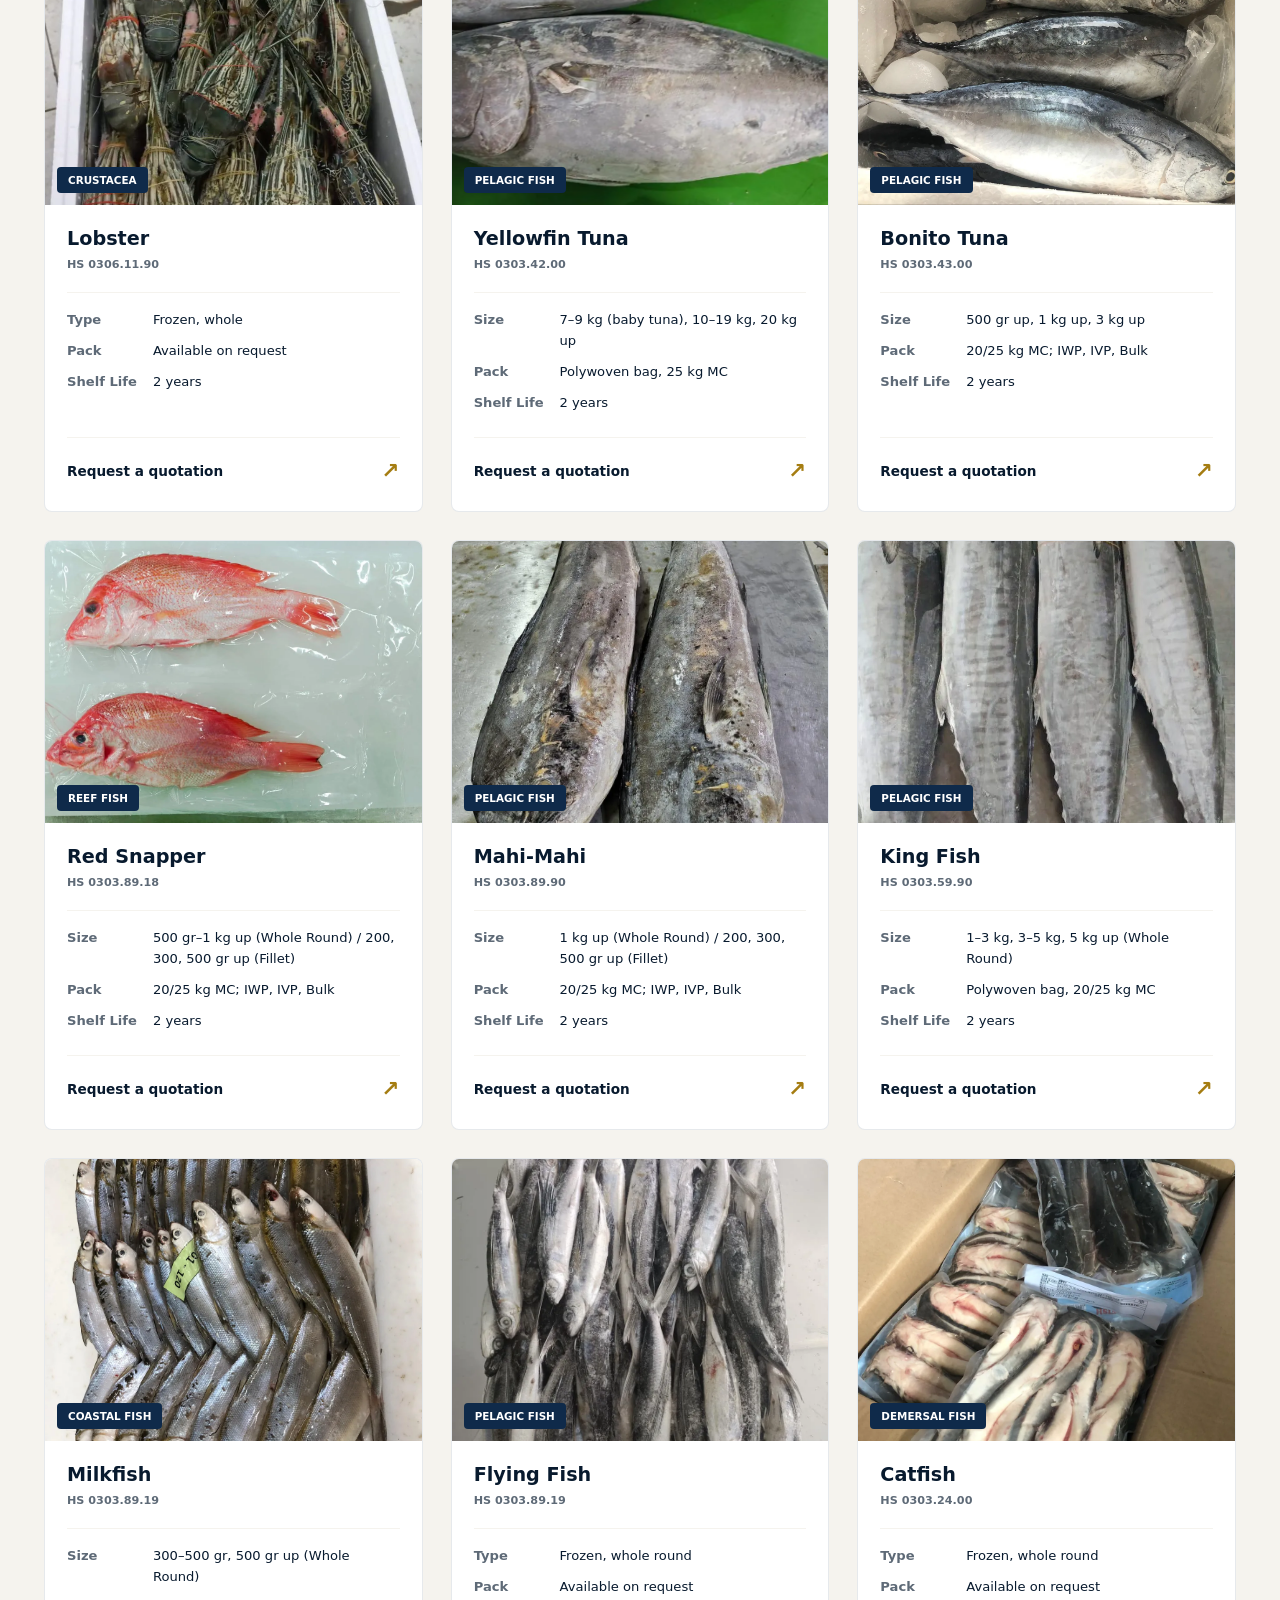
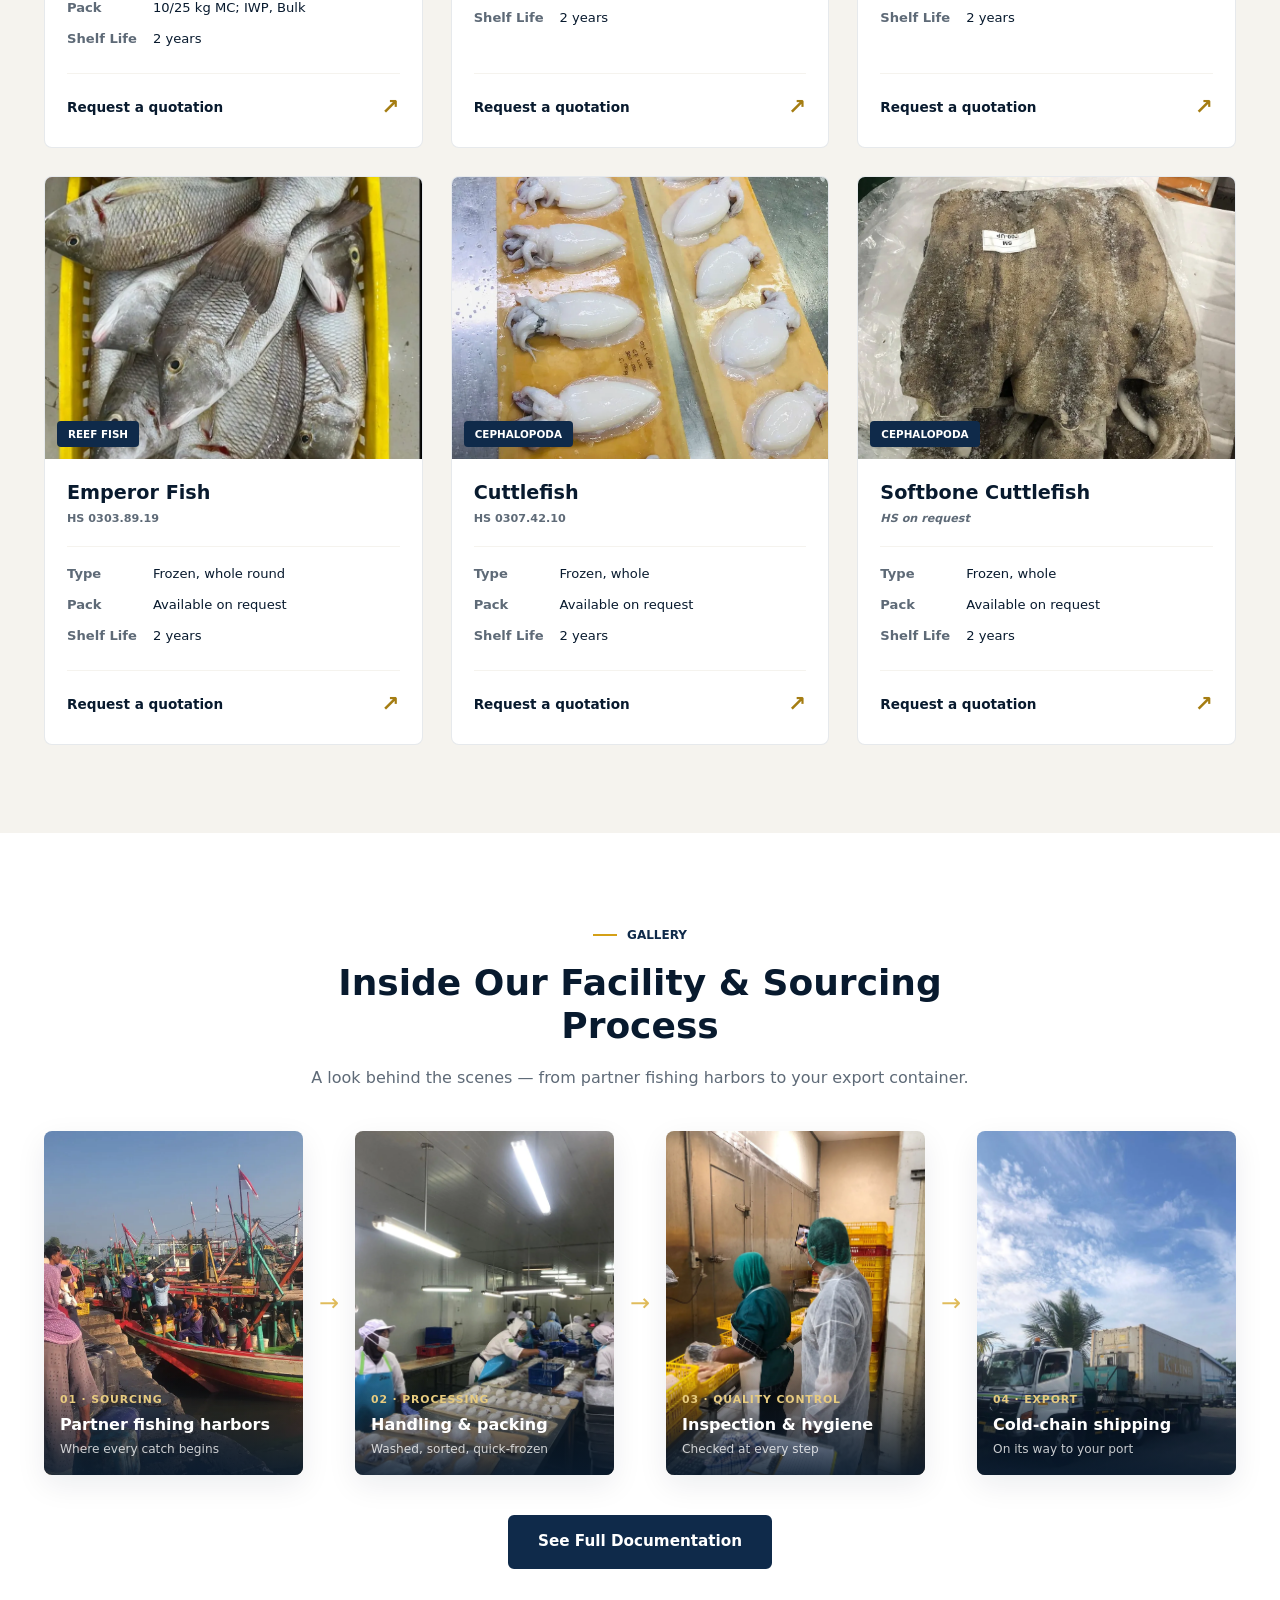
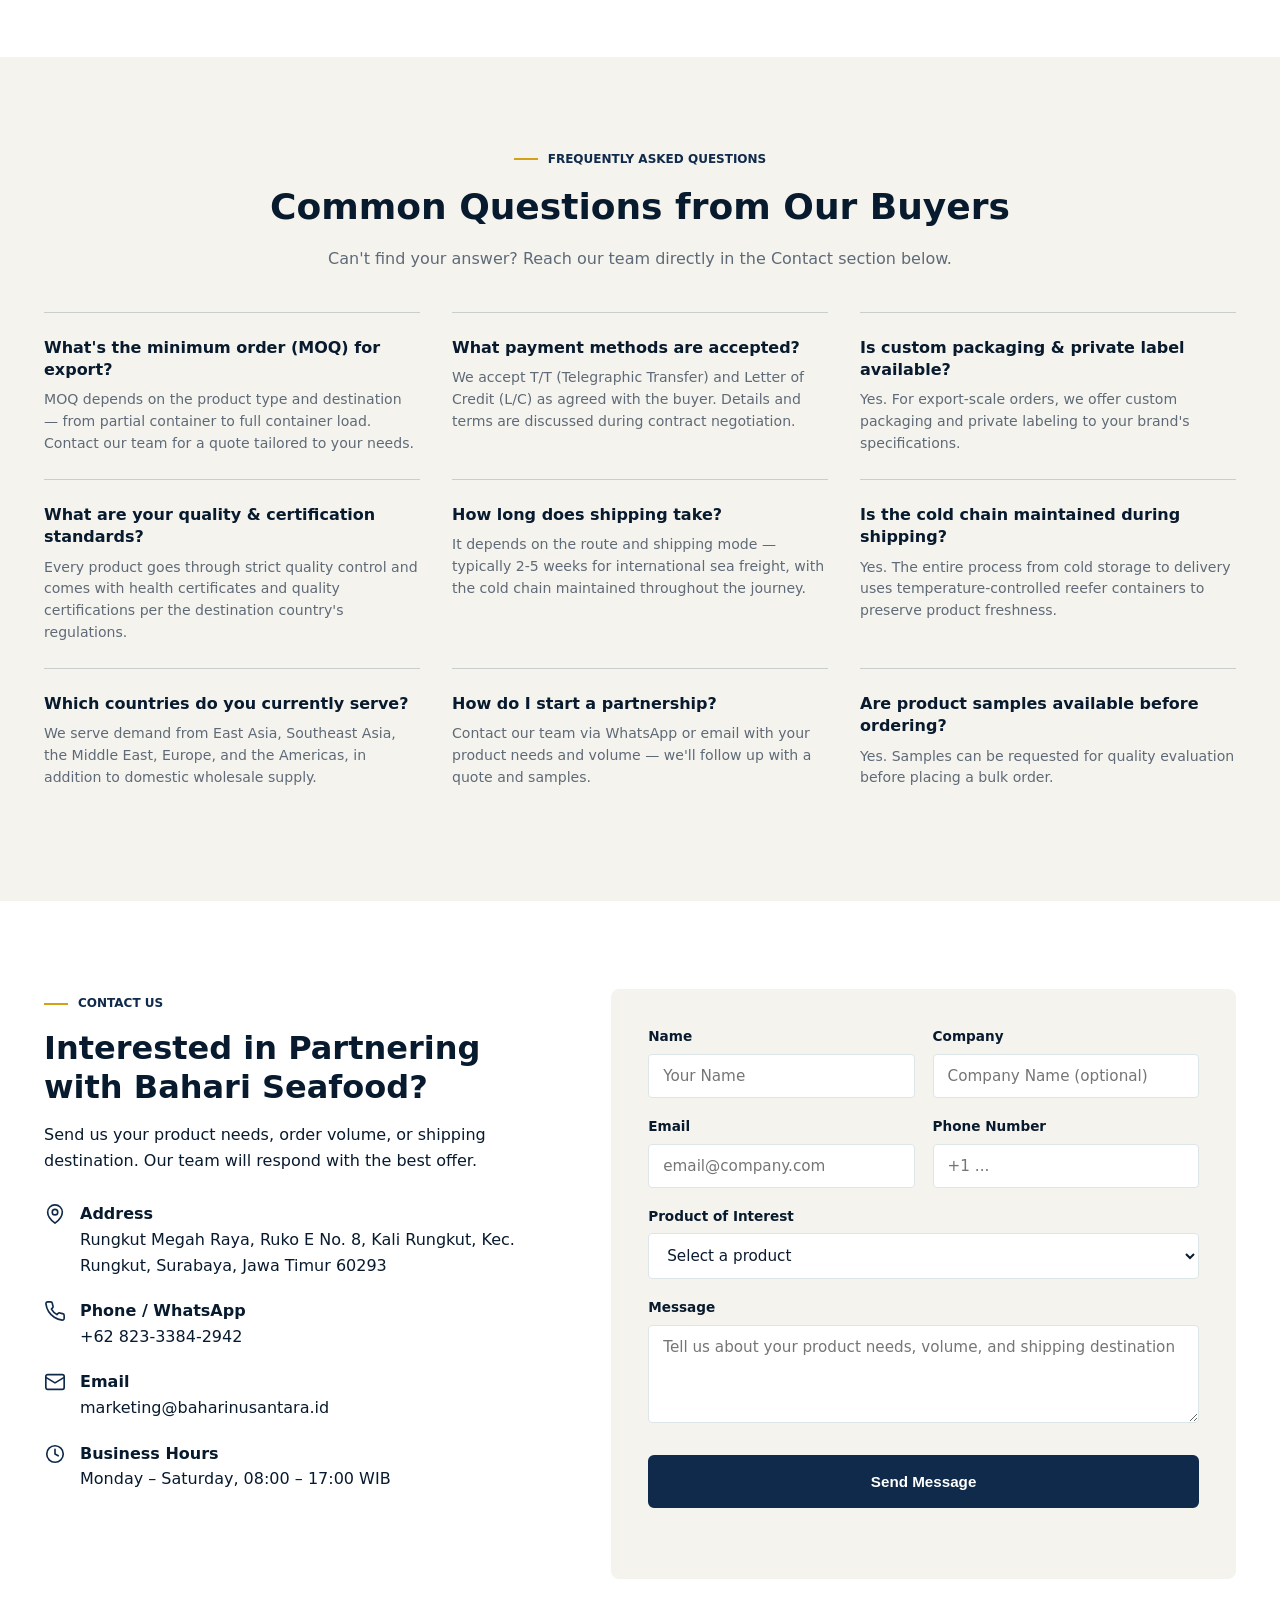
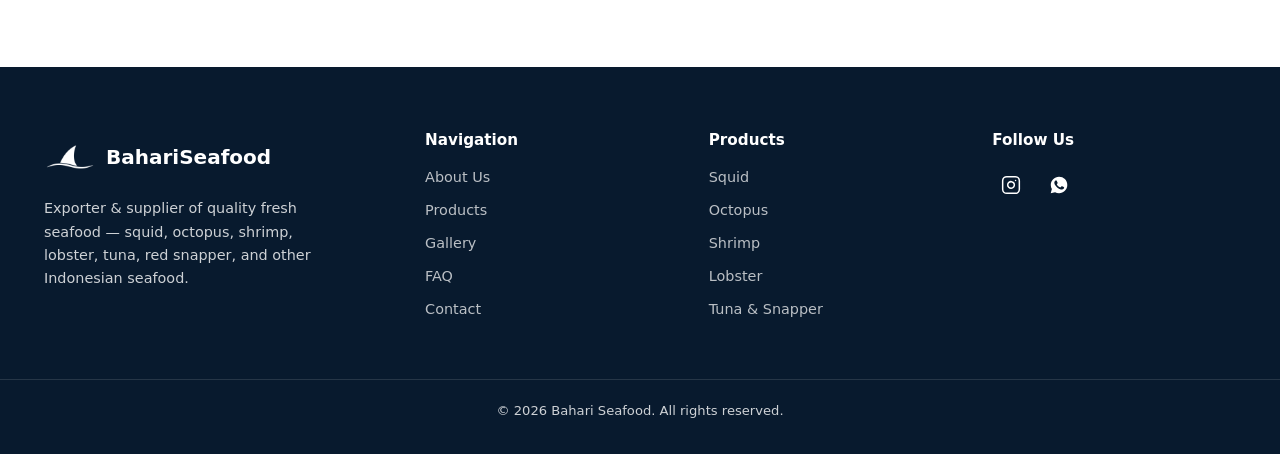
==== commit dabee0b2: "Address feedback: remove product search, merge map into process section, restyle Gallery as a storyt" ====
--- a/index.html
+++ b/index.html
@@ -183,14 +183,13 @@
         </div>
       </div>
 
-    </div>
       <div class="markets reveal">
-        <h3>Export Destinations</h3>
-        <p class="markets-note">Ready to ship worldwide, with reliable cold-chain logistics from Indonesia to your port.</p>
+        <p class="markets-note"><strong>Export Destinations</strong> — shipped worldwide with reliable cold-chain logistics from Indonesia to your port.</p>
         <div class="export-map" role="img" aria-label="Map of Bahari Seafood's export shipping routes from Indonesia to the Americas, Europe, the Middle East, and East Asia">
           <img class="export-map-bg" src="images/export-map-full.svg" alt="" aria-hidden="true" loading="lazy" width="1600" height="900">
         </div>
       </div>
+    </div>
   </section>
 
   <!-- ===== PRODUCTS ===== -->
@@ -444,56 +443,50 @@
       <div class="section-head reveal">
         <p class="eyebrow">Gallery</p>
         <h2>Inside Our Facility &amp; Sourcing Process</h2>
-        <p class="section-sub">A look behind the scenes — from partner fishing harbors to our hygienic handling facility.</p>
-      </div>
-
-      <div class="gallery-grid">
-
-        <div class="gallery-item reveal">
+        <p class="section-sub">A look behind the scenes — from partner fishing harbors to your export container.</p>
+      </div>
+
+      <div class="gallery-story reveal">
+
+        <div class="gallery-story-item">
           <img src="images/gallery/gallery-harbor.webp" alt="Local fishing boats at partner harbor" loading="lazy" width="788" height="1400">
-          <div class="gallery-caption">
-            <h3>Partner Fishing Harbor</h3>
-            <span>Sourcing</span>
-          </div>
-        </div>
-
-        <div class="gallery-item reveal">
-          <img src="images/gallery/gallery-visit-meeting.webp" alt="Team meeting with business partners" loading="lazy" width="1400" height="1050">
-          <div class="gallery-caption">
-            <h3>Buyer Visit &amp; Meeting</h3>
-            <span>Partnership</span>
-          </div>
-        </div>
-
-        <div class="gallery-item reveal">
-          <img src="images/gallery/gallery-visit-warehouse.webp" alt="Staff entering the processing facility" loading="lazy" width="1050" height="1400">
-          <div class="gallery-caption">
-            <h3>Cold Storage Facility</h3>
-            <span>Facility</span>
-          </div>
-        </div>
-
-        <div class="gallery-item reveal">
-          <img src="images/gallery/gallery-visit-hygiene.webp" alt="Staff following hygiene protocol at the facility entrance" loading="lazy" width="1050" height="1400">
-          <div class="gallery-caption">
-            <h3>Hygiene &amp; Safety Protocol</h3>
-            <span>Food Safety</span>
-          </div>
-        </div>
-
-        <div class="gallery-item reveal">
+          <div class="gallery-story-caption">
+            <span class="gallery-story-num">01 · Sourcing</span>
+            <strong>Partner fishing harbors</strong>
+            <p>Where every catch begins</p>
+          </div>
+        </div>
+
+        <span class="gallery-story-arrow" aria-hidden="true">&rarr;</span>
+
+        <div class="gallery-story-item">
+          <img src="images/gallery/gallery-visit-squid-processing.webp" alt="Staff processing squid on the packing line" loading="lazy" width="1050" height="1400">
+          <div class="gallery-story-caption">
+            <span class="gallery-story-num">02 · Processing</span>
+            <strong>Handling &amp; packing</strong>
+            <p>Washed, sorted, quick-frozen</p>
+          </div>
+        </div>
+
+        <span class="gallery-story-arrow" aria-hidden="true">&rarr;</span>
+
+        <div class="gallery-story-item">
           <img src="images/gallery/gallery-visit-qc.webp" alt="Staff conducting a quality control check" loading="lazy" width="1050" height="1400">
-          <div class="gallery-caption">
-            <h3>Quality Control Check</h3>
-            <span>Quality Assurance</span>
-          </div>
-        </div>
-
-        <div class="gallery-item reveal">
+          <div class="gallery-story-caption">
+            <span class="gallery-story-num">03 · Quality Control</span>
+            <strong>Inspection &amp; hygiene</strong>
+            <p>Checked at every step</p>
+          </div>
+        </div>
+
+        <span class="gallery-story-arrow" aria-hidden="true">&rarr;</span>
+
+        <div class="gallery-story-item">
           <img src="images/gallery/gallery-visit-container-truck.webp" alt="Reefer container truck ready for export shipment" loading="lazy" width="1050" height="1400">
-          <div class="gallery-caption">
-            <h3>Reefer Container Transport</h3>
-            <span>Logistics</span>
+          <div class="gallery-story-caption">
+            <span class="gallery-story-num">04 · Export</span>
+            <strong>Cold-chain shipping</strong>
+            <p>On its way to your port</p>
           </div>
         </div>
 
--- a/css/style.css
+++ b/css/style.css
@@ -33,7 +33,7 @@
    have been snapped to it. */
 
 * { box-sizing: border-box; }
-html { scroll-behavior: smooth; scroll-padding-top: 88px; }
+html { scroll-behavior: smooth; scroll-padding-top: 81px; }
 body {
   margin: 0;
   font-family: "Segoe UI", system-ui, -apple-system, "Helvetica Neue", Arial, sans-serif;
@@ -492,9 +492,9 @@
 .process-step h3 { font-size: 1rem; }
 .process-step p { font-size: .87rem; color: var(--text-muted); margin: 0; }
 
-.markets { text-align: center; }
-.markets h3 { font-size: 1.3rem; }
-.markets-note { color: var(--text-muted); max-width: 560px; margin: 0 auto 28px; font-size: .92rem; }
+.markets { text-align: center; margin-top: 48px; padding-top: 40px; border-top: 1px solid var(--cream); }
+.markets-note { color: var(--text-muted); max-width: 640px; margin: 0 auto 20px; font-size: .92rem; }
+.markets-note strong { color: var(--deep); }
 
 /* ===== Export map (dotted world map + animated shipping routes) =====
    Vanilla port of a React/Framer Motion "world map" component: a dotted
@@ -511,7 +511,7 @@
 .export-map {
   position: relative;
   width: 100%;
-  max-width: none;
+  max-width: 760px;
   margin: 0 auto;
   border-radius: var(--radius);
   overflow: hidden;
@@ -882,6 +882,77 @@
 }
 
 .gallery-preview-cta { text-align: center; margin-top: 40px; }
+
+/* ===== Gallery story strip (homepage preview) =====
+   Four stage photos in a row instead of a plain grid, so the preview
+   reads as one sourcing-to-export sequence rather than unrelated tiles. */
+.gallery-story { display: flex; align-items: stretch; gap: 16px; margin-top: 8px; }
+.gallery-story-item {
+  position: relative;
+  flex: 1;
+  min-width: 0;
+  border-radius: var(--radius);
+  overflow: hidden;
+  box-shadow: var(--shadow);
+}
+.gallery-story-item::before { content: ""; display: block; padding-top: 133%; }
+.gallery-story-item img {
+  position: absolute;
+  inset: 0;
+  width: 100%;
+  height: 100%;
+  object-fit: cover;
+  transition: transform .5s ease;
+}
+.gallery-story-item:hover img { transform: scale(1.05); }
+.gallery-story-caption {
+  position: absolute;
+  left: 0; right: 0; bottom: 0;
+  padding: 20px 16px 16px;
+  background: linear-gradient(180deg, transparent, rgba(8,26,46,0.88));
+  color: var(--white);
+}
+.gallery-story-num { display: block; font-size: .68rem; font-weight: 800; letter-spacing: .08em; color: #E7CB7F; margin-bottom: 4px; text-transform: uppercase; }
+.gallery-story-caption strong { display: block; font-size: 1rem; }
+.gallery-story-caption p { margin: 2px 0 0; font-size: .76rem; color: rgba(255,255,255,.78); }
+.gallery-story-arrow { flex-shrink: 0; align-self: center; color: var(--brand-gold); font-size: 1.5rem; opacity: .7; }
+
+@media (max-width: 1080px) {
+  .gallery-story { flex-wrap: wrap; }
+  .gallery-story-item { flex: 1 1 calc(50% - 8px); }
+  .gallery-story-arrow { display: none; }
+}
+@media (max-width: 640px) {
+  .gallery-story { flex-direction: column; }
+  .gallery-story-item { width: 100%; }
+  .gallery-story-item::before { padding-top: 75%; }
+}
+
+/* ===== Gallery stages (full Gallery page) =====
+   Photos grouped into the sourcing -> processing -> quality control ->
+   export sequence, each stage introduced with a heading and laid out as
+   a flowing mosaic (CSS columns) instead of one uniform square grid, so
+   items keep their natural proportions rather than all being cropped
+   the same way. */
+.gallery-stage { margin-bottom: 64px; }
+.gallery-stage:last-child { margin-bottom: 0; }
+.gallery-stage-head { display: flex; flex-wrap: wrap; align-items: baseline; gap: 16px 18px; margin-bottom: 28px; padding-bottom: 18px; border-bottom: 2px solid var(--brand-gold); }
+.gallery-stage-num { font-size: 2.2rem; font-weight: 800; color: var(--gold-2); line-height: 1; flex-shrink: 0; }
+.gallery-stage-text h3 { font-size: 1.4rem; margin: 0 0 .25em; color: var(--deep); }
+.gallery-stage-text p { margin: 0; color: var(--text-muted); font-size: .92rem; max-width: 640px; }
+
+.gallery-mosaic { columns: 3; column-gap: 24px; }
+.gallery-mosaic .gallery-item { display: block; break-inside: avoid; margin-bottom: 24px; }
+.gallery-mosaic .gallery-item::before { content: none; }
+.gallery-mosaic .gallery-item img { position: static; width: 100%; height: auto; }
+
+@media (max-width: 1080px) {
+  .gallery-mosaic { columns: 2; }
+}
+@media (max-width: 640px) {
+  .gallery-mosaic { columns: 1; }
+  .gallery-stage { margin-bottom: 44px; }
+}
 
 .video-grid {
   display: grid;
@@ -1035,9 +1106,6 @@
 .feature-card:hover { transform: none; box-shadow: none; }
 .feature-icon { width: 100%; height: auto; aspect-ratio: 16 / 10; margin-bottom: 22px; background: var(--cream); border-radius: 4px; overflow: hidden; }
 .feature-icon img { width: 100%; height: 100%; object-fit: contain; }
-.markets { padding-top: 48px; background: var(--cream); }
-.markets h3, .markets-note { padding-inline: 24px; }
-.export-map { border-radius: 0; }
 #about, #tentang { padding-top: 40px; padding-bottom: 0; }
 .process-grid { gap: 24px; }
 .process-step { background: none; border: 0; border-top: 2px solid var(--brand-gold); border-radius: 0; box-shadow: none; backdrop-filter: none; padding: 22px 0; }
@@ -1068,13 +1136,6 @@
 .product-inquiry span { font-size: 1.35rem; color: var(--gold-2); }
 .product-inquiry:hover { text-decoration: underline; }
 .product-card:focus-within { border-color: var(--brand-gold); }
-.product-tools { display: flex; flex-wrap: wrap; gap: 16px; align-items: end; margin-bottom: 28px; }
-.product-tools label { display: grid; gap: 6px; font-size: .8rem; font-weight: 600; }
-.product-tools input, .product-tools select { font: inherit; font-size: .95rem; padding: 12px; height: 46px; border: 1px solid rgba(15,42,74,.25); border-radius: 6px; background: var(--white); color: var(--navy); max-width: 100%; }
-.product-search { flex: 1; min-width: 180px; }
-.product-count { font-size: .8rem; color: var(--text-muted); margin: 0 0 12px auto; }
-.product-card[hidden] { display: none; }
-.product-empty { grid-column: 1 / -1; padding: 32px 0; text-align: center; }
 .faq-section { background: var(--cream); }
 .faq-rows { max-width: 1240px; margin: 0 auto; padding: 0 24px; gap: 0; }
 .faq-scroller { mask-image: none; -webkit-mask-image: none; overflow: visible; }
@@ -1109,6 +1170,7 @@
   .faq-group { gap: 24px; }
 }
 @media (max-width: 640px) {
+  html { scroll-padding-top: 73px; }
   .section { padding: 56px 0; }
   .section-head h2, .about-copy h2, .contact-info h2 { font-size: 1.75rem; }
   .header-inner { height: 72px; gap: 8px; padding-inline: 16px; }
@@ -1137,9 +1199,6 @@
   .feature-card { padding: 22px 0; }
   .feature-icon { width: 100%; height: auto; }
   .sourcing-request { align-items: flex-start; flex-direction: column; gap: 20px; }
-  .product-tools { align-items: stretch; }
-  .product-tools label { width: 100%; }
-  .product-count { margin: 0; }
   .faq-group { grid-template-columns: 1fr; gap: 0; }
   .contact-form { padding: 24px 18px; }
   .page-hero h1 { font-size: 2rem; }
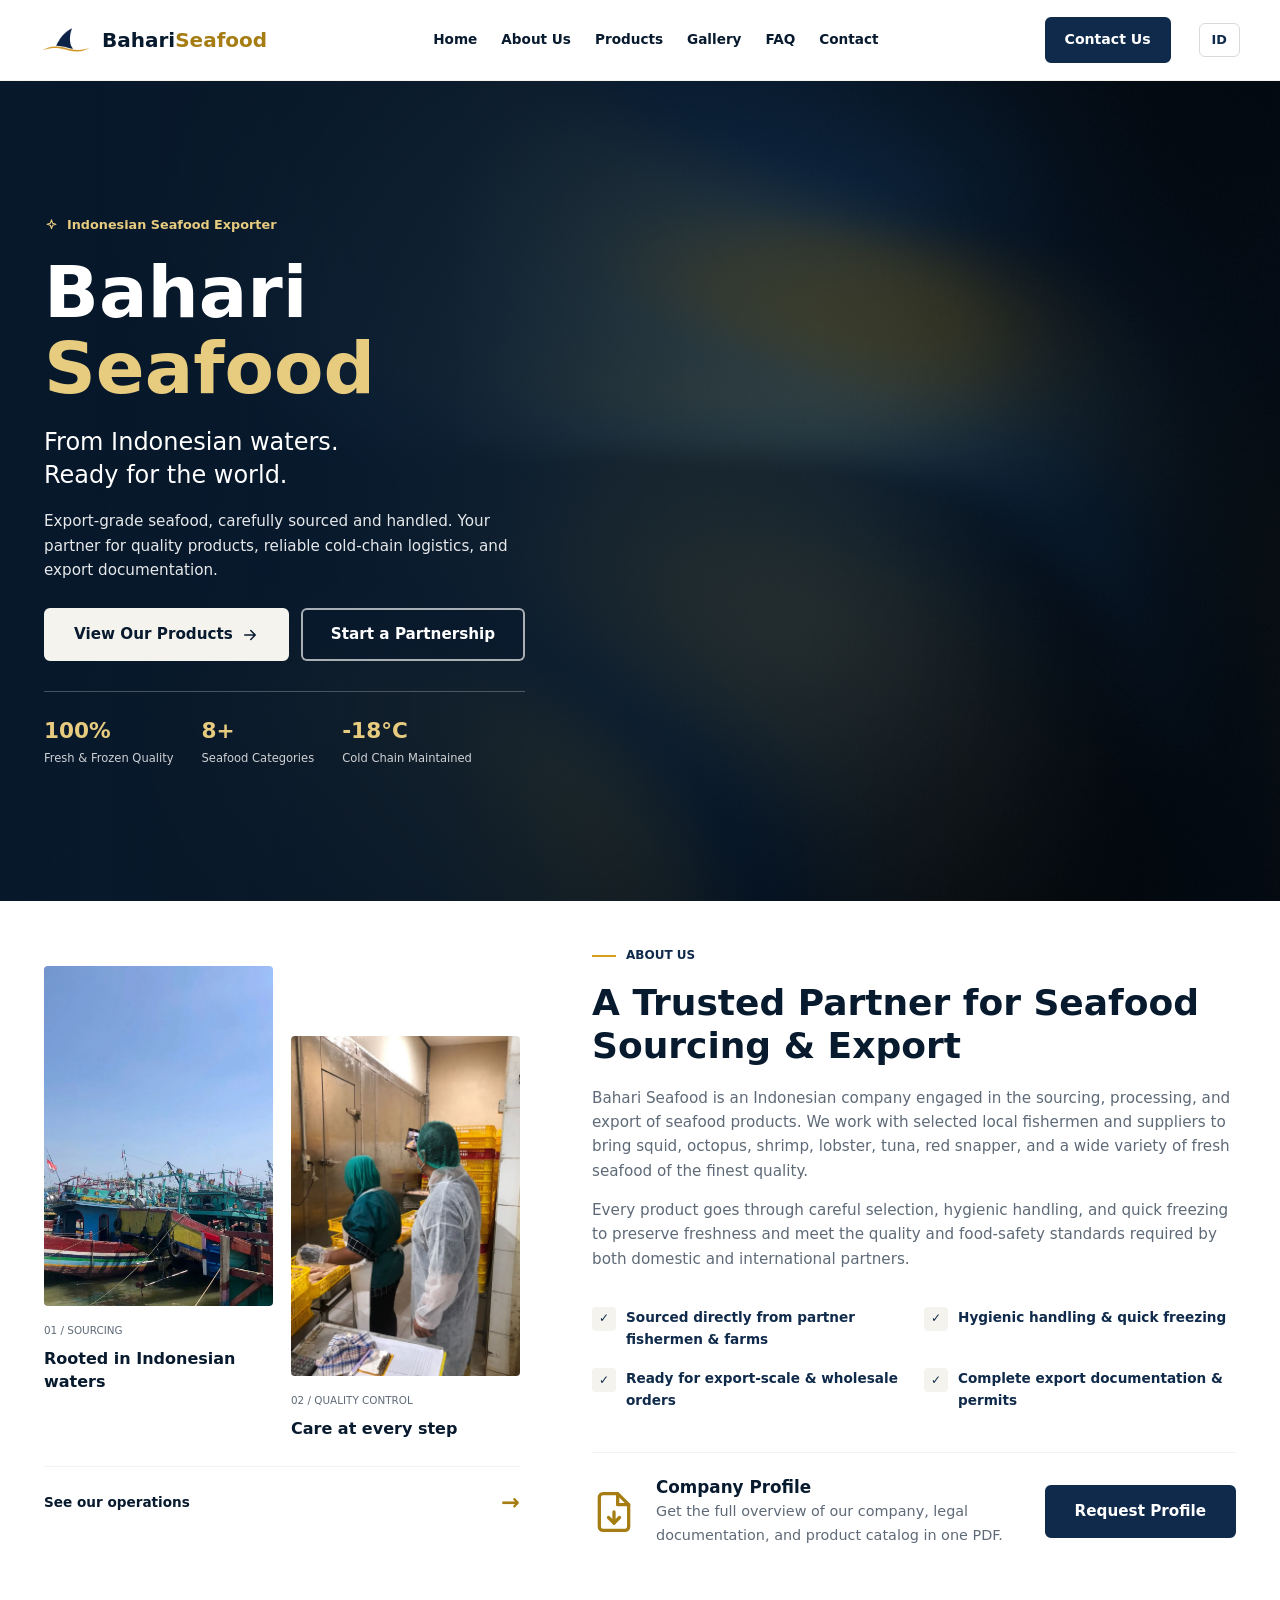
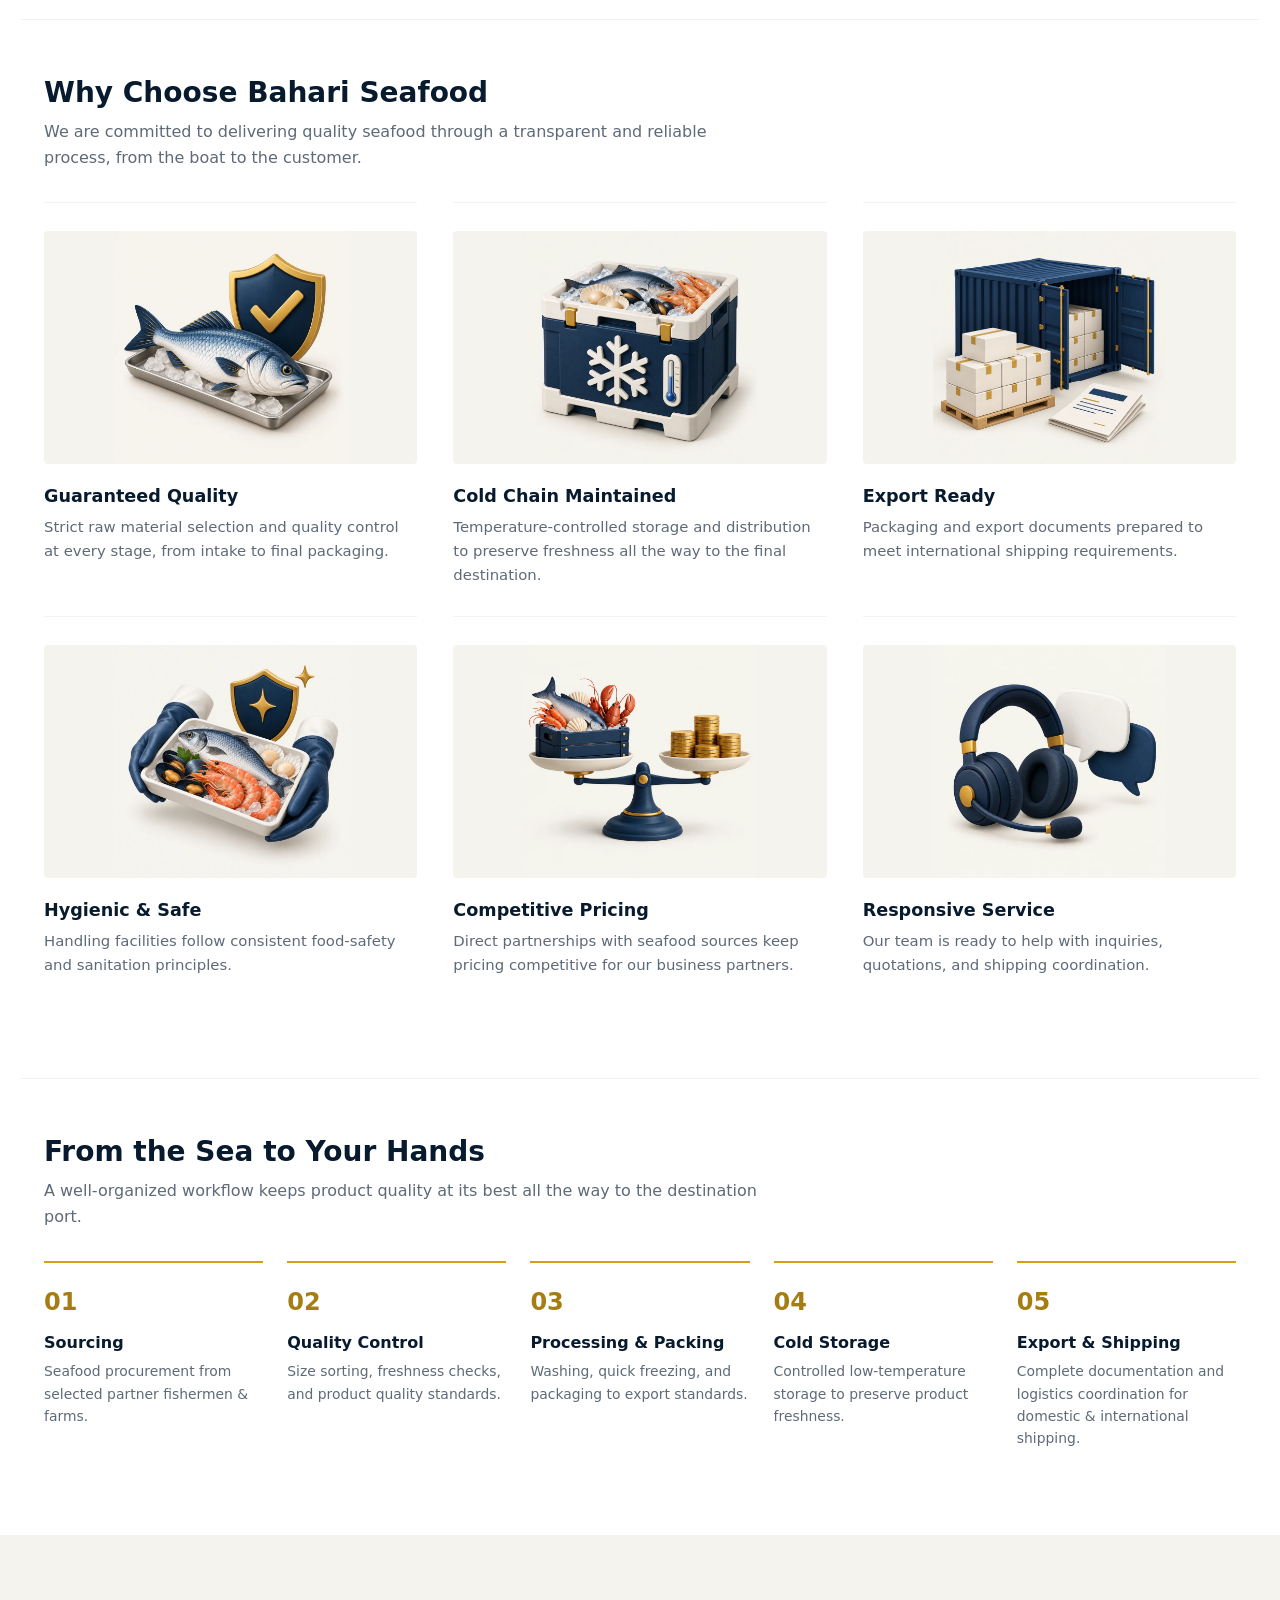
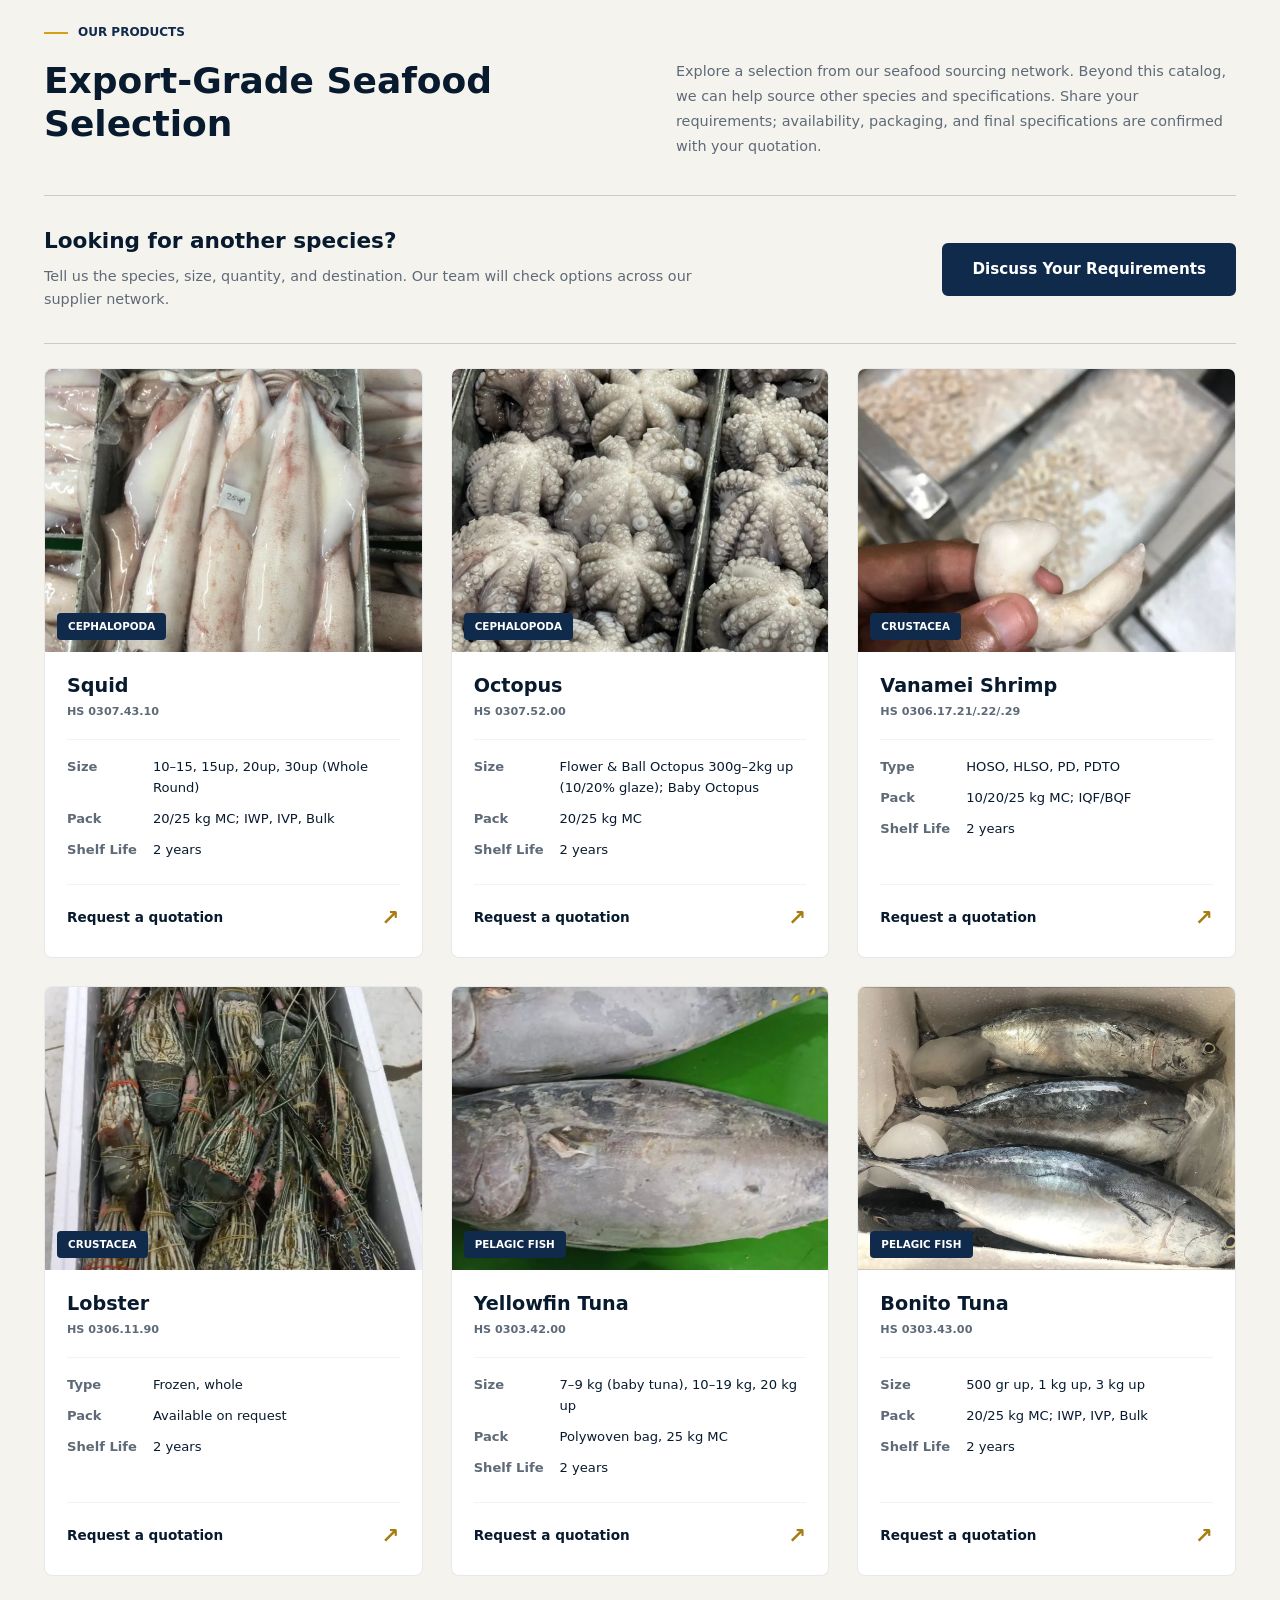
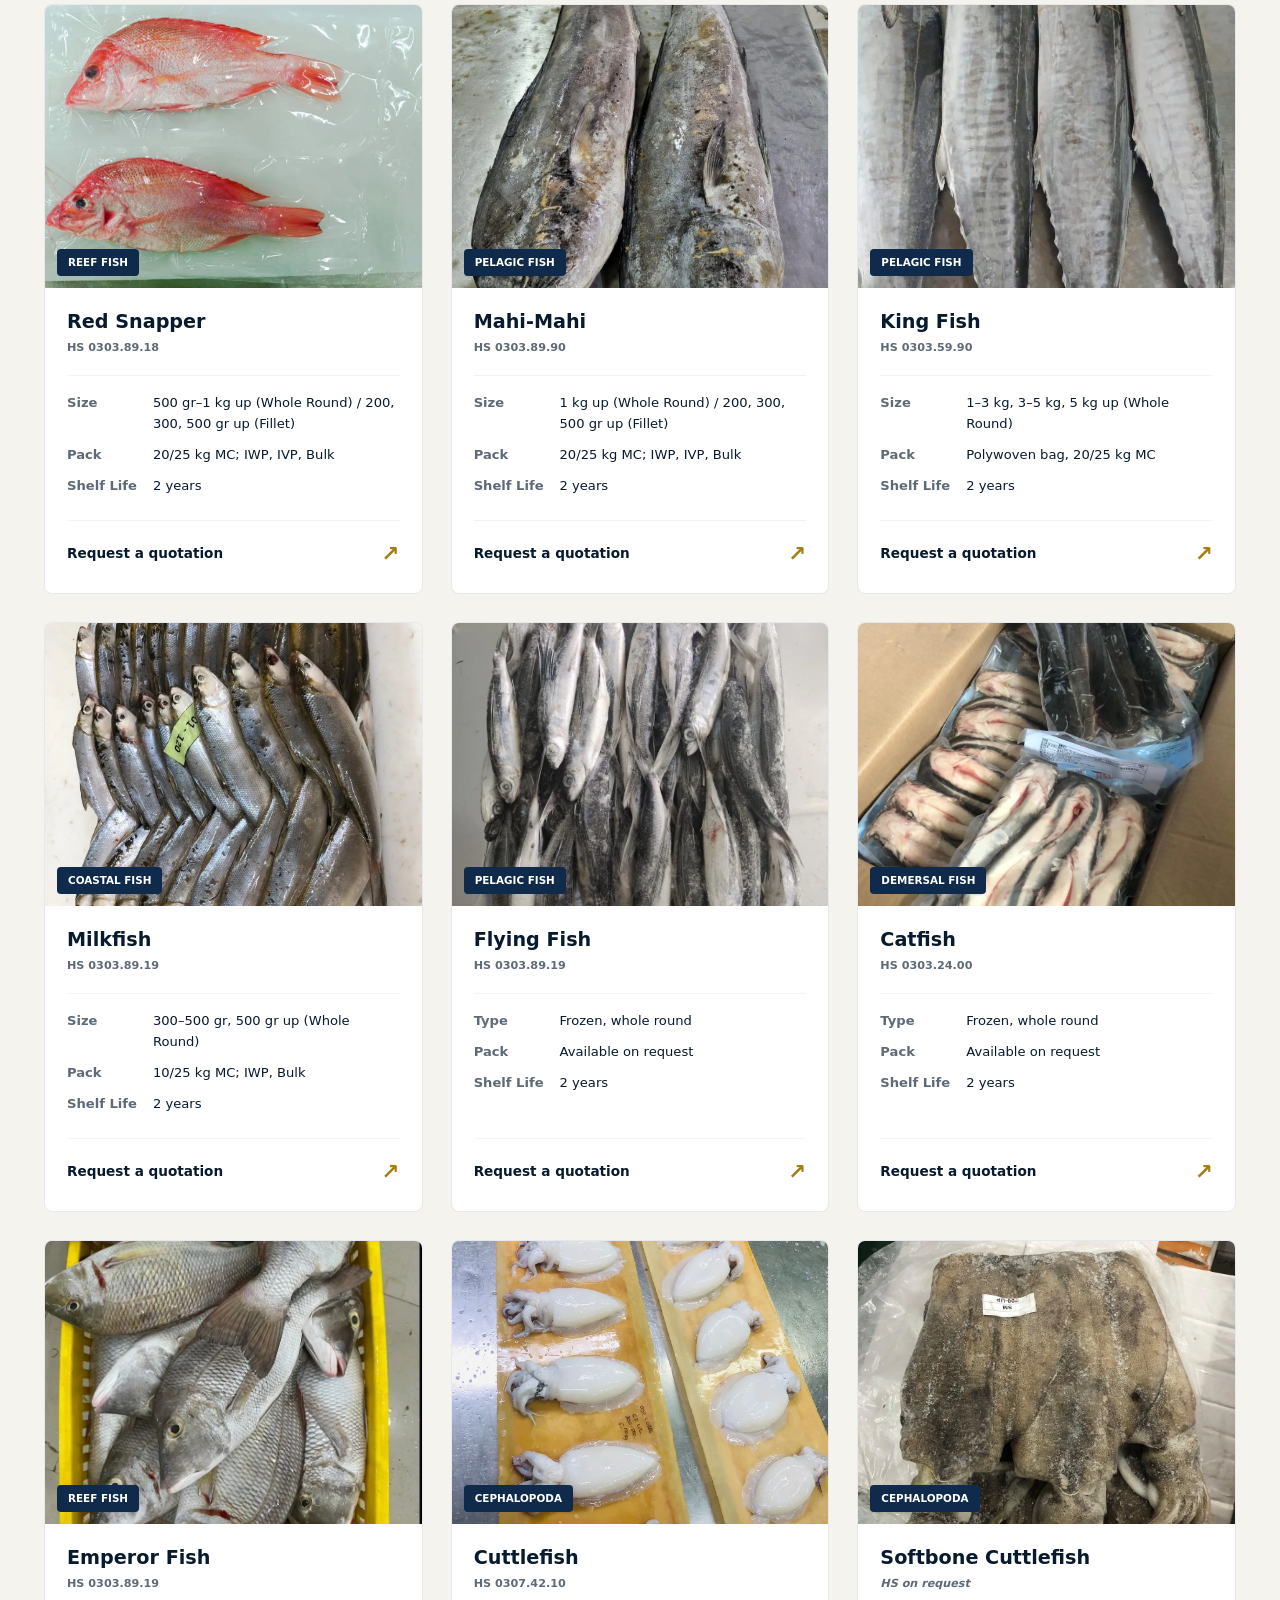
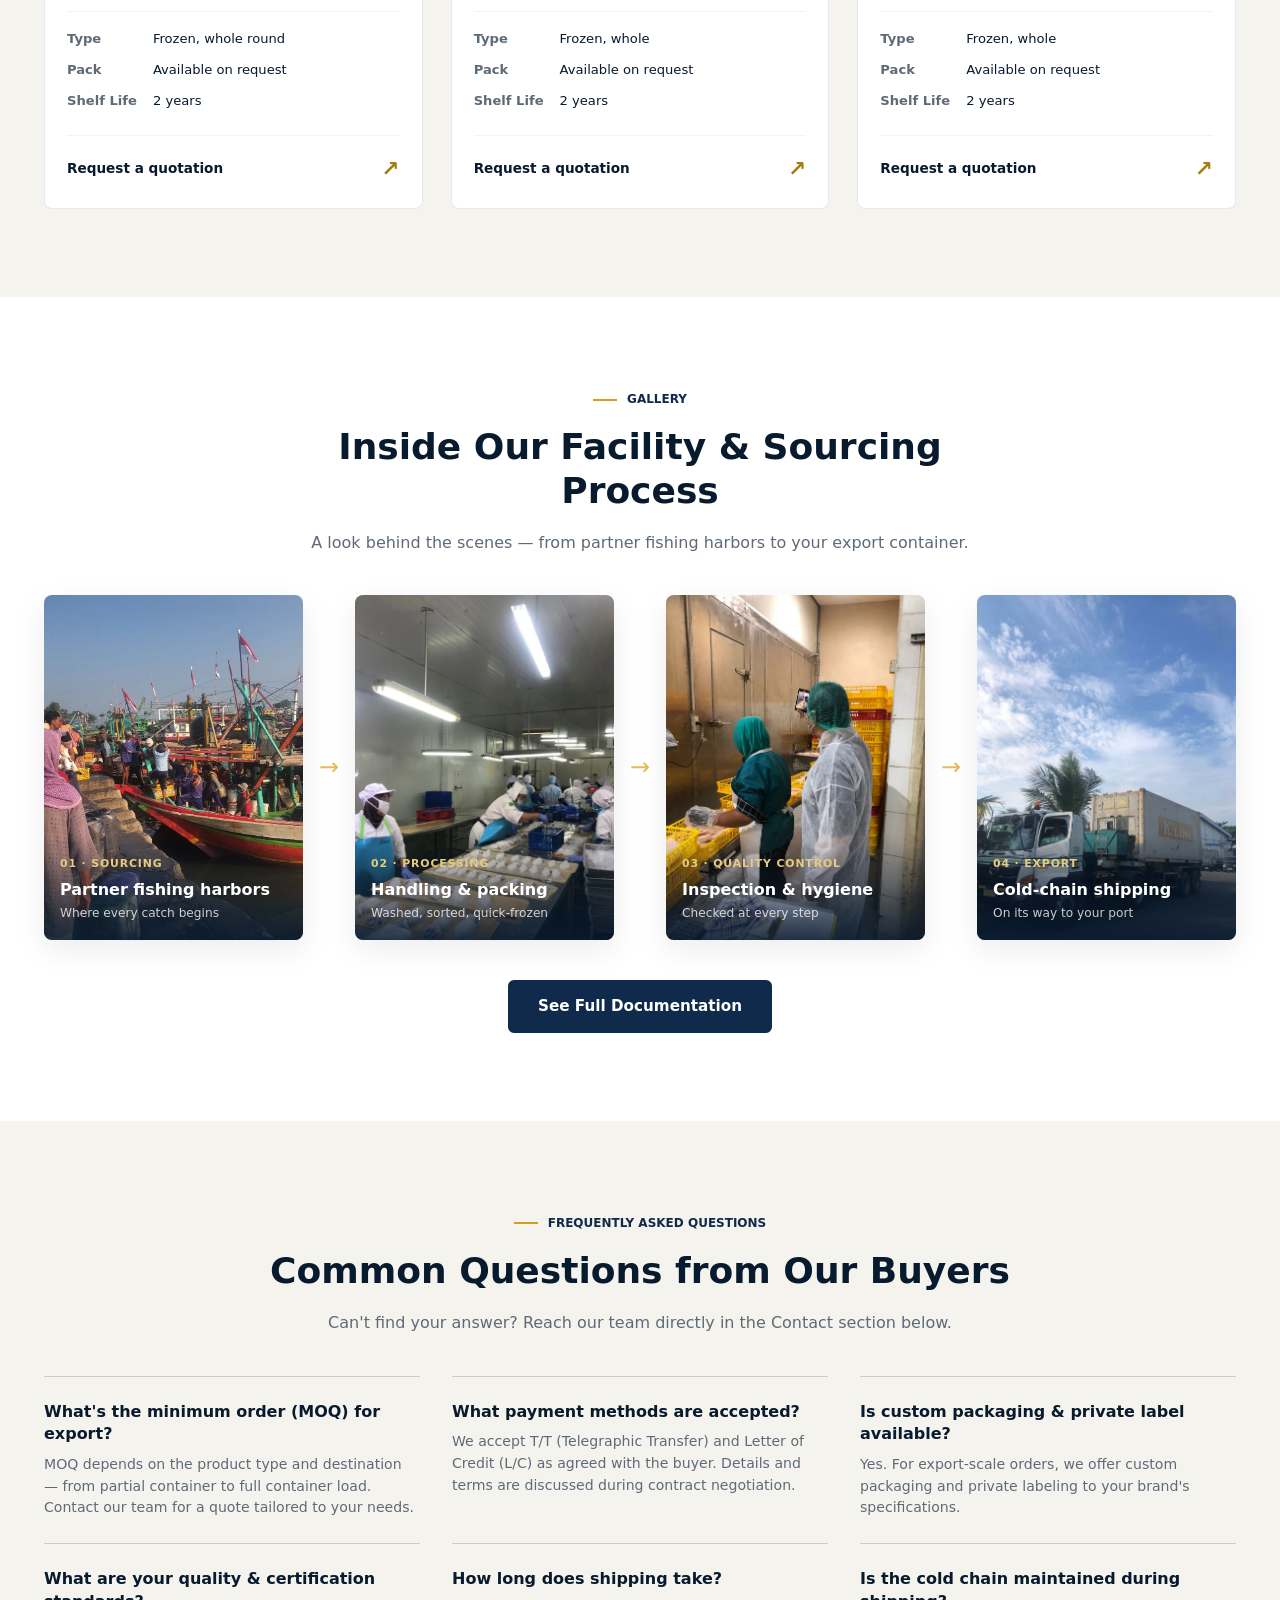
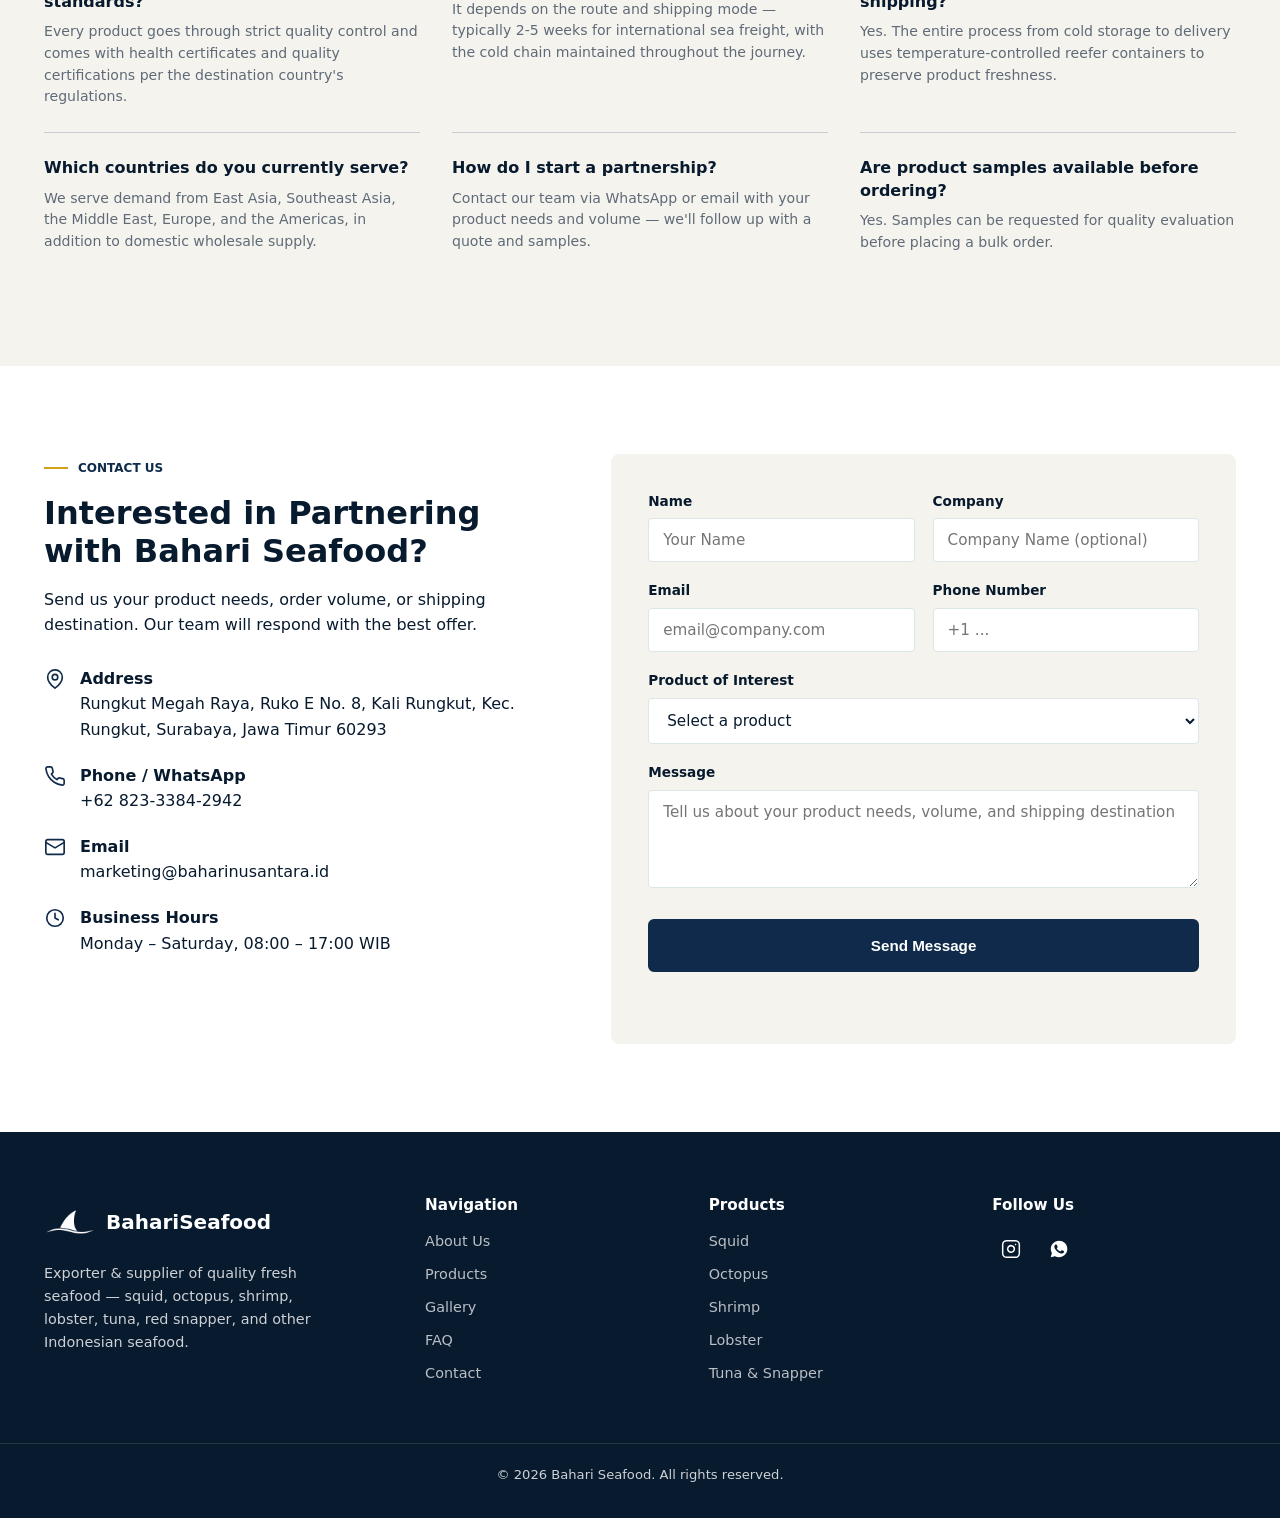
==== commit d2fa15be: "Remove duplicate gallery photos and the Export Destinations map Five gallery photo pairs were near-i" ====
--- a/index.html
+++ b/index.html
@@ -180,13 +180,6 @@
           <span class="process-num">05</span>
           <h3>Export &amp; Shipping</h3>
           <p>Complete documentation and logistics coordination for domestic &amp; international shipping.</p>
-        </div>
-      </div>
-
-      <div class="markets reveal">
-        <p class="markets-note"><strong>Export Destinations</strong> — shipped worldwide with reliable cold-chain logistics from Indonesia to your port.</p>
-        <div class="export-map" role="img" aria-label="Map of Bahari Seafood's export shipping routes from Indonesia to the Americas, Europe, the Middle East, and East Asia">
-          <img class="export-map-bg" src="images/export-map-full.svg" alt="" aria-hidden="true" loading="lazy" width="1600" height="900">
         </div>
       </div>
     </div>
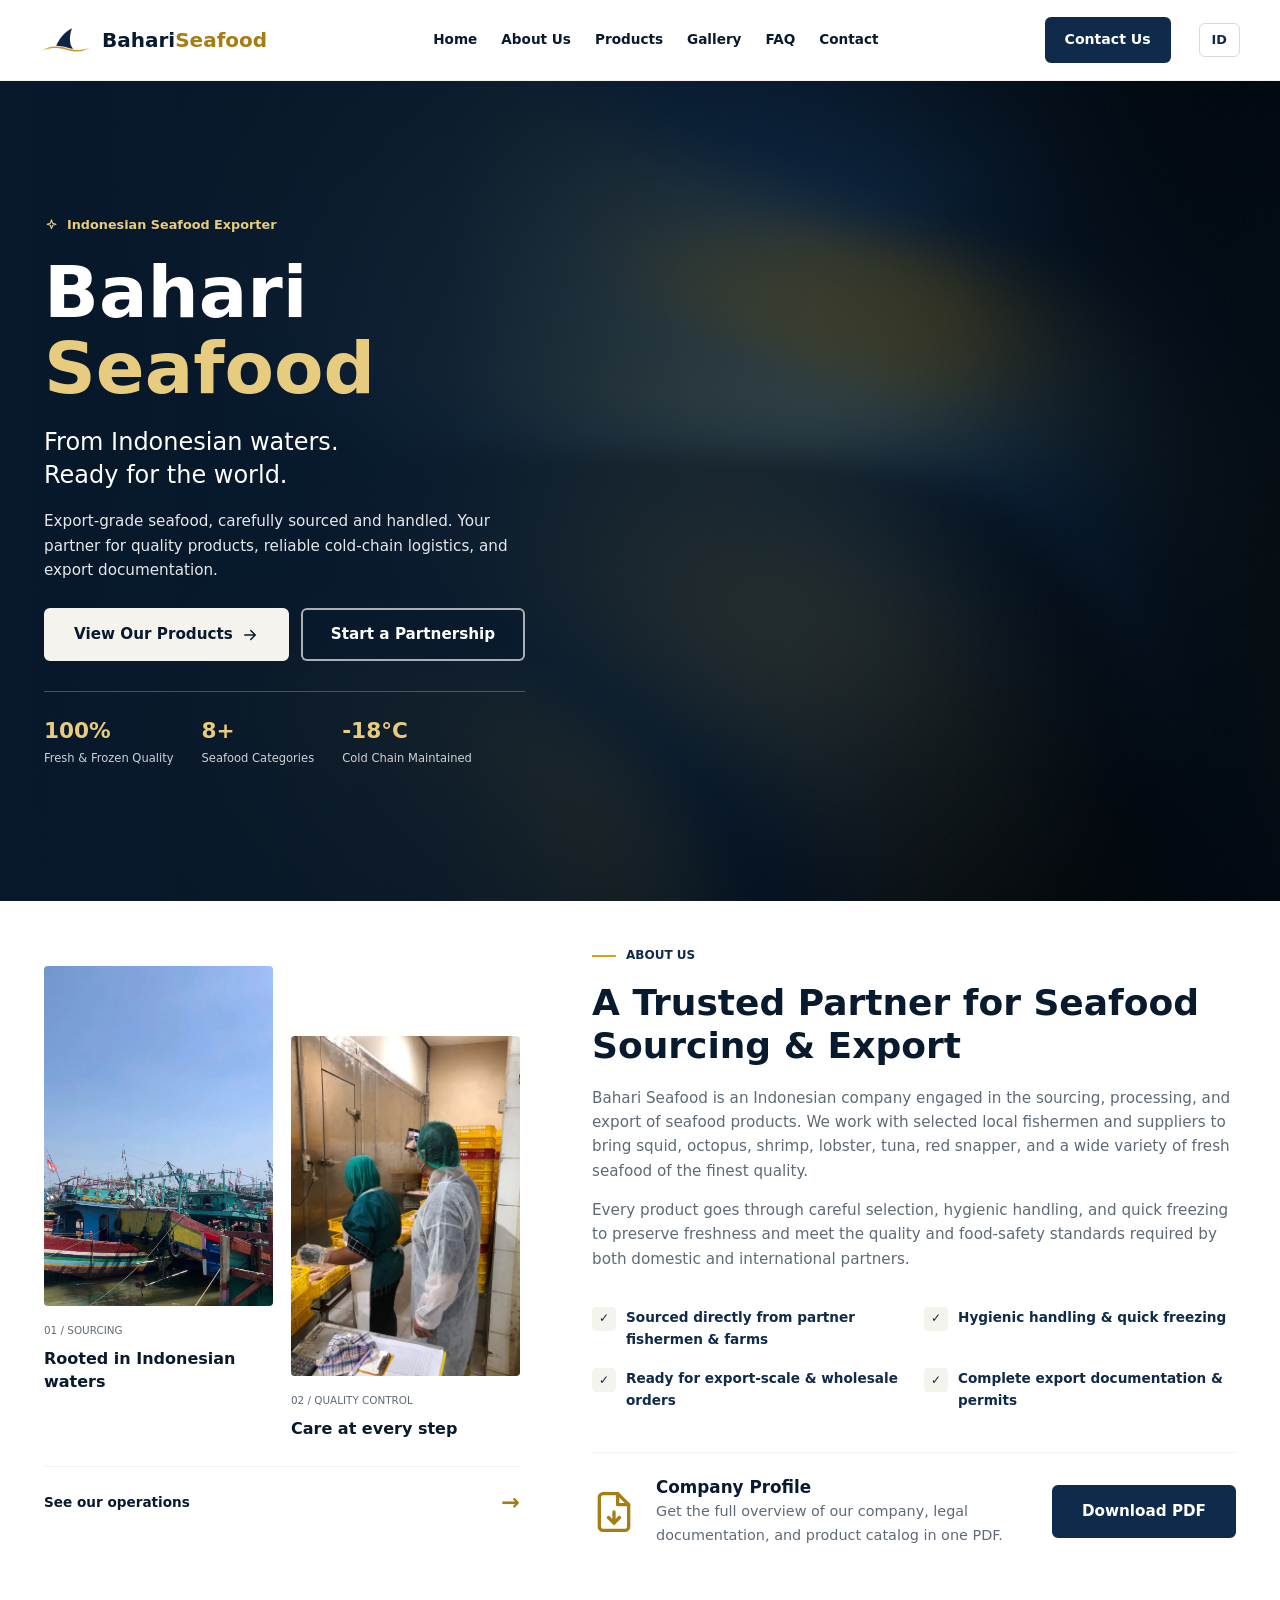
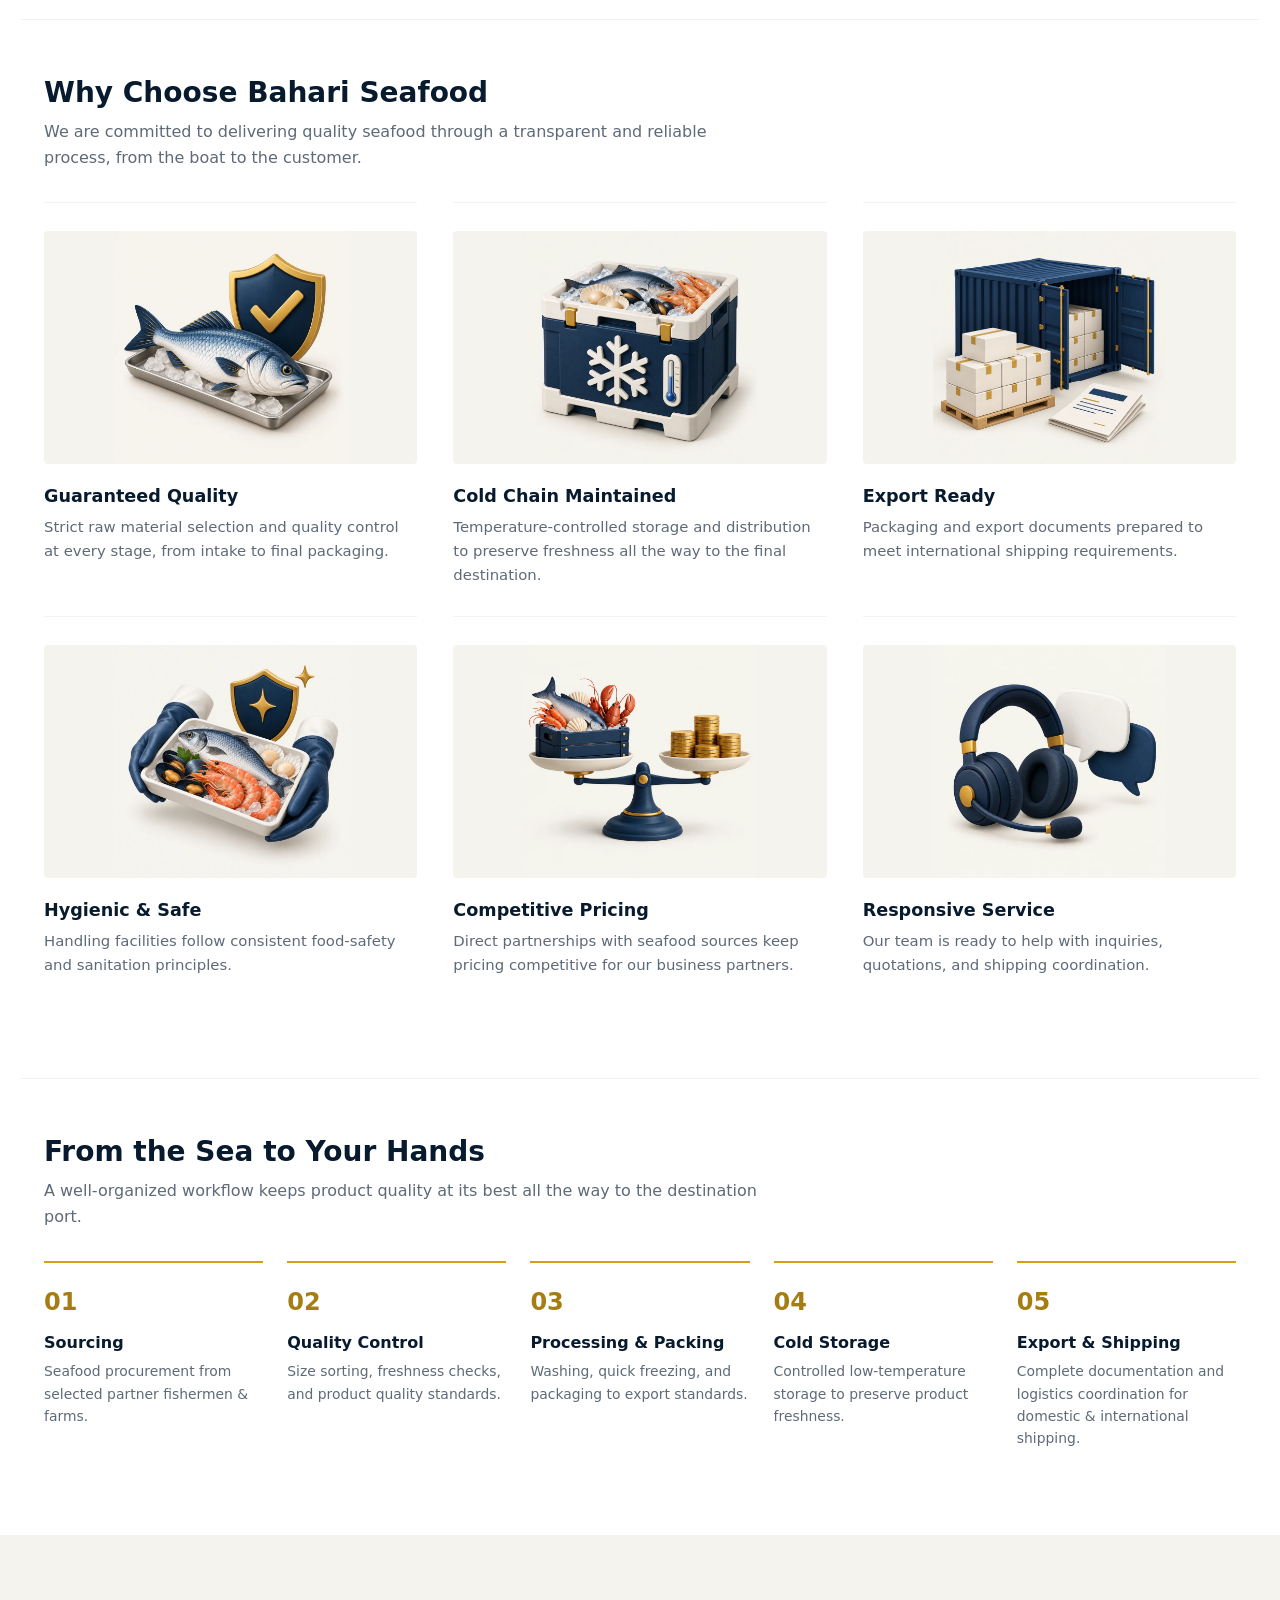
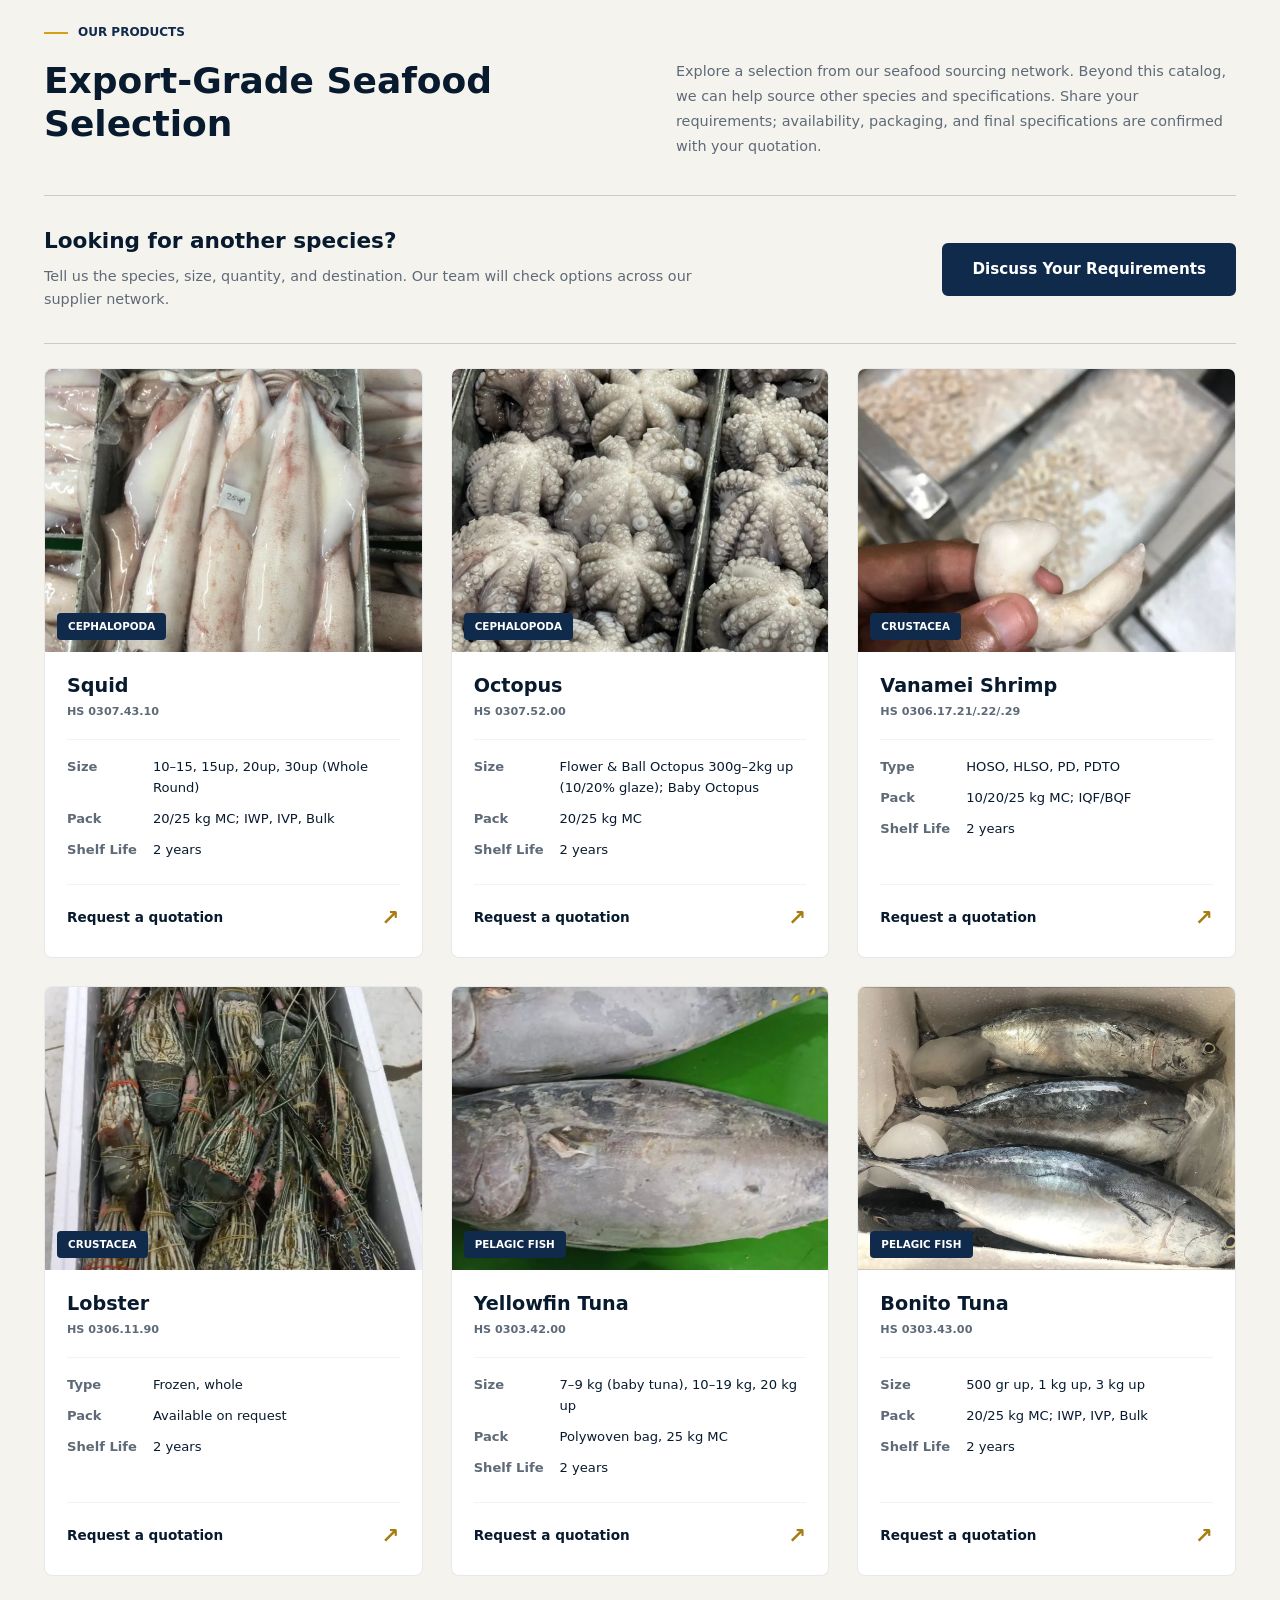
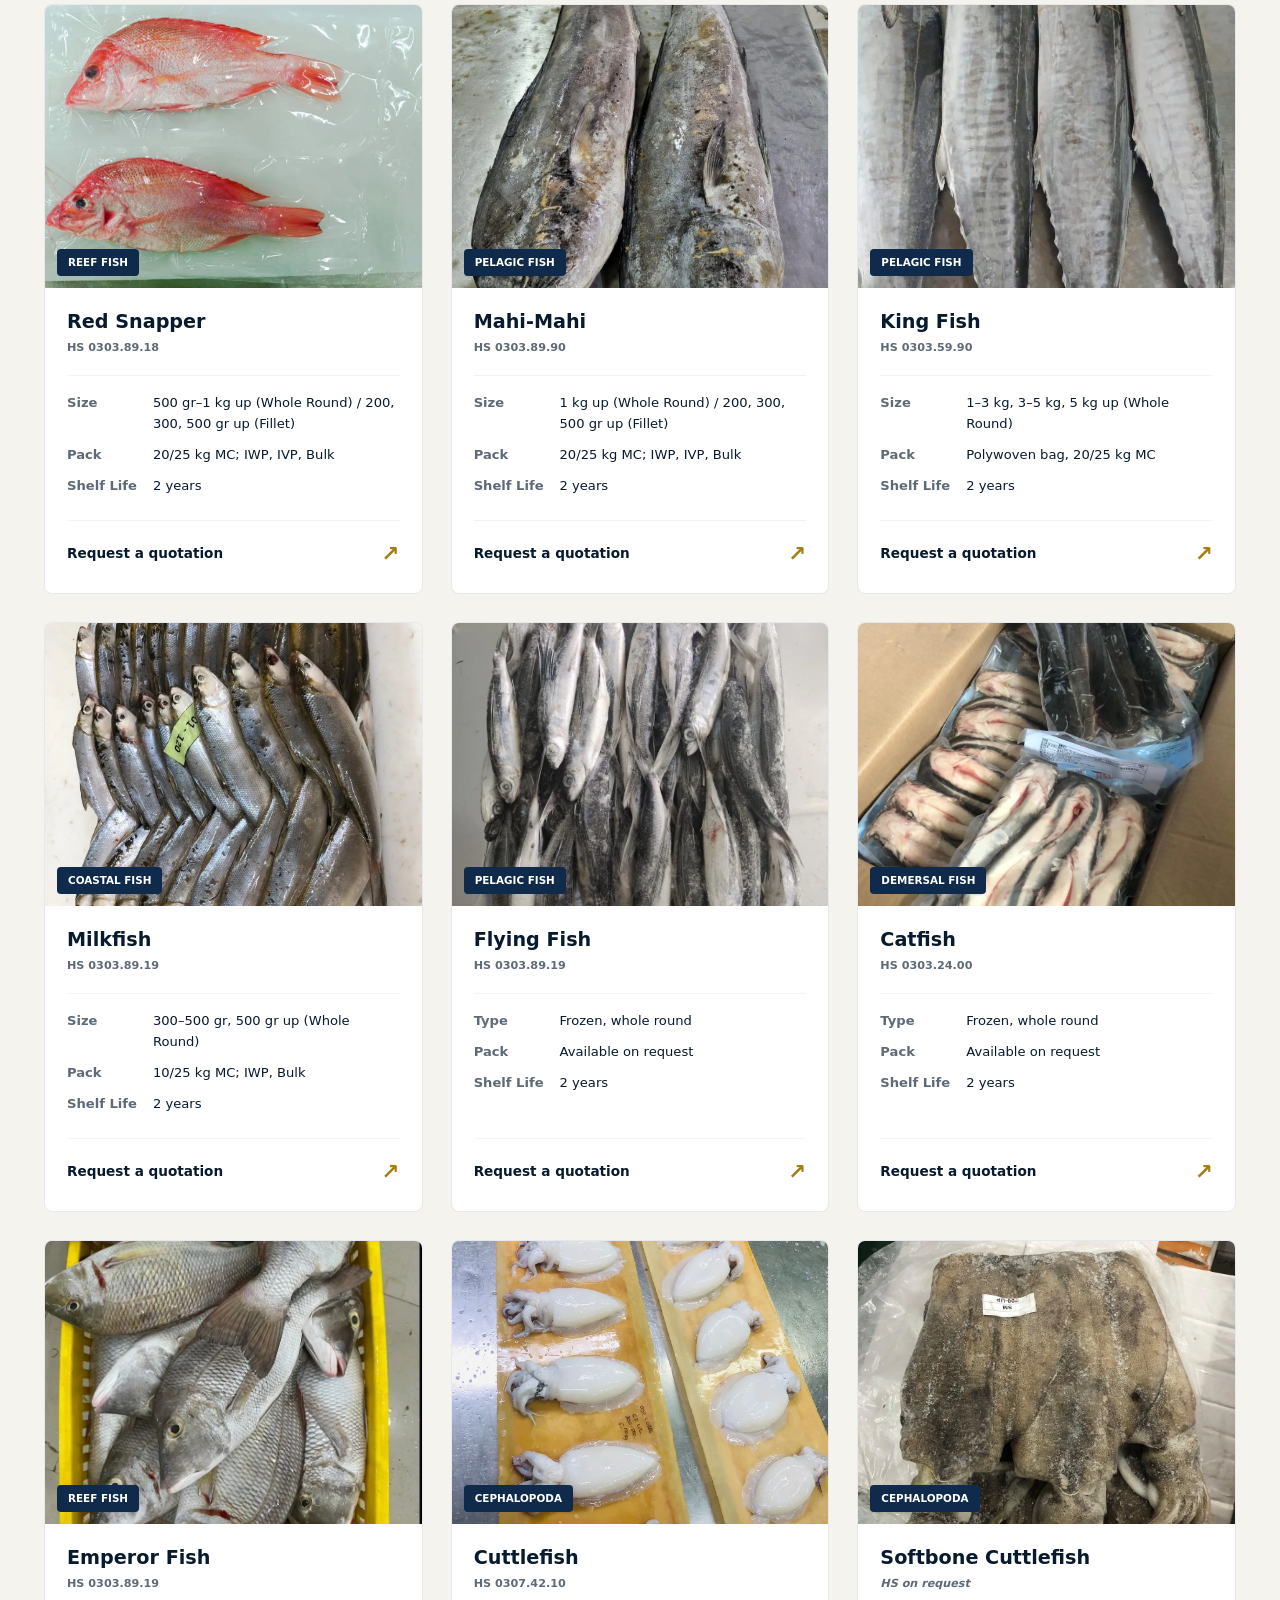
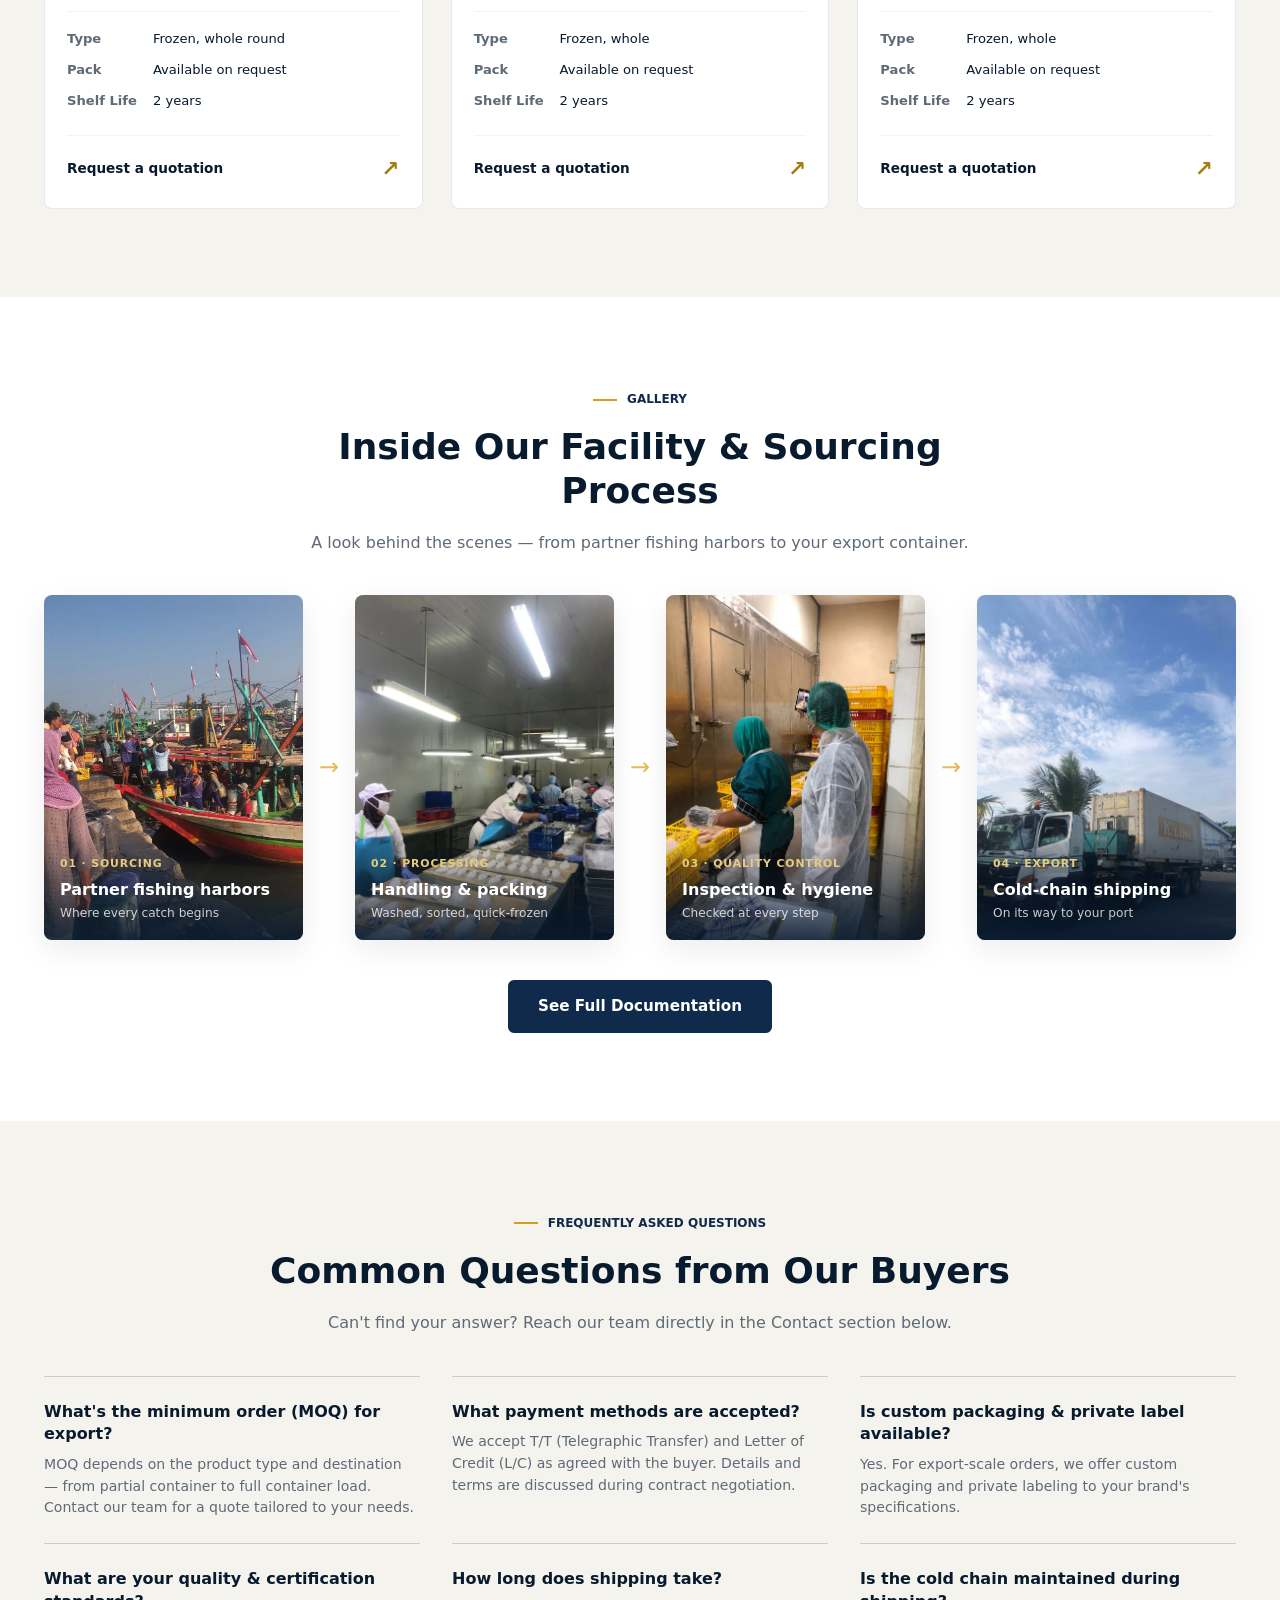
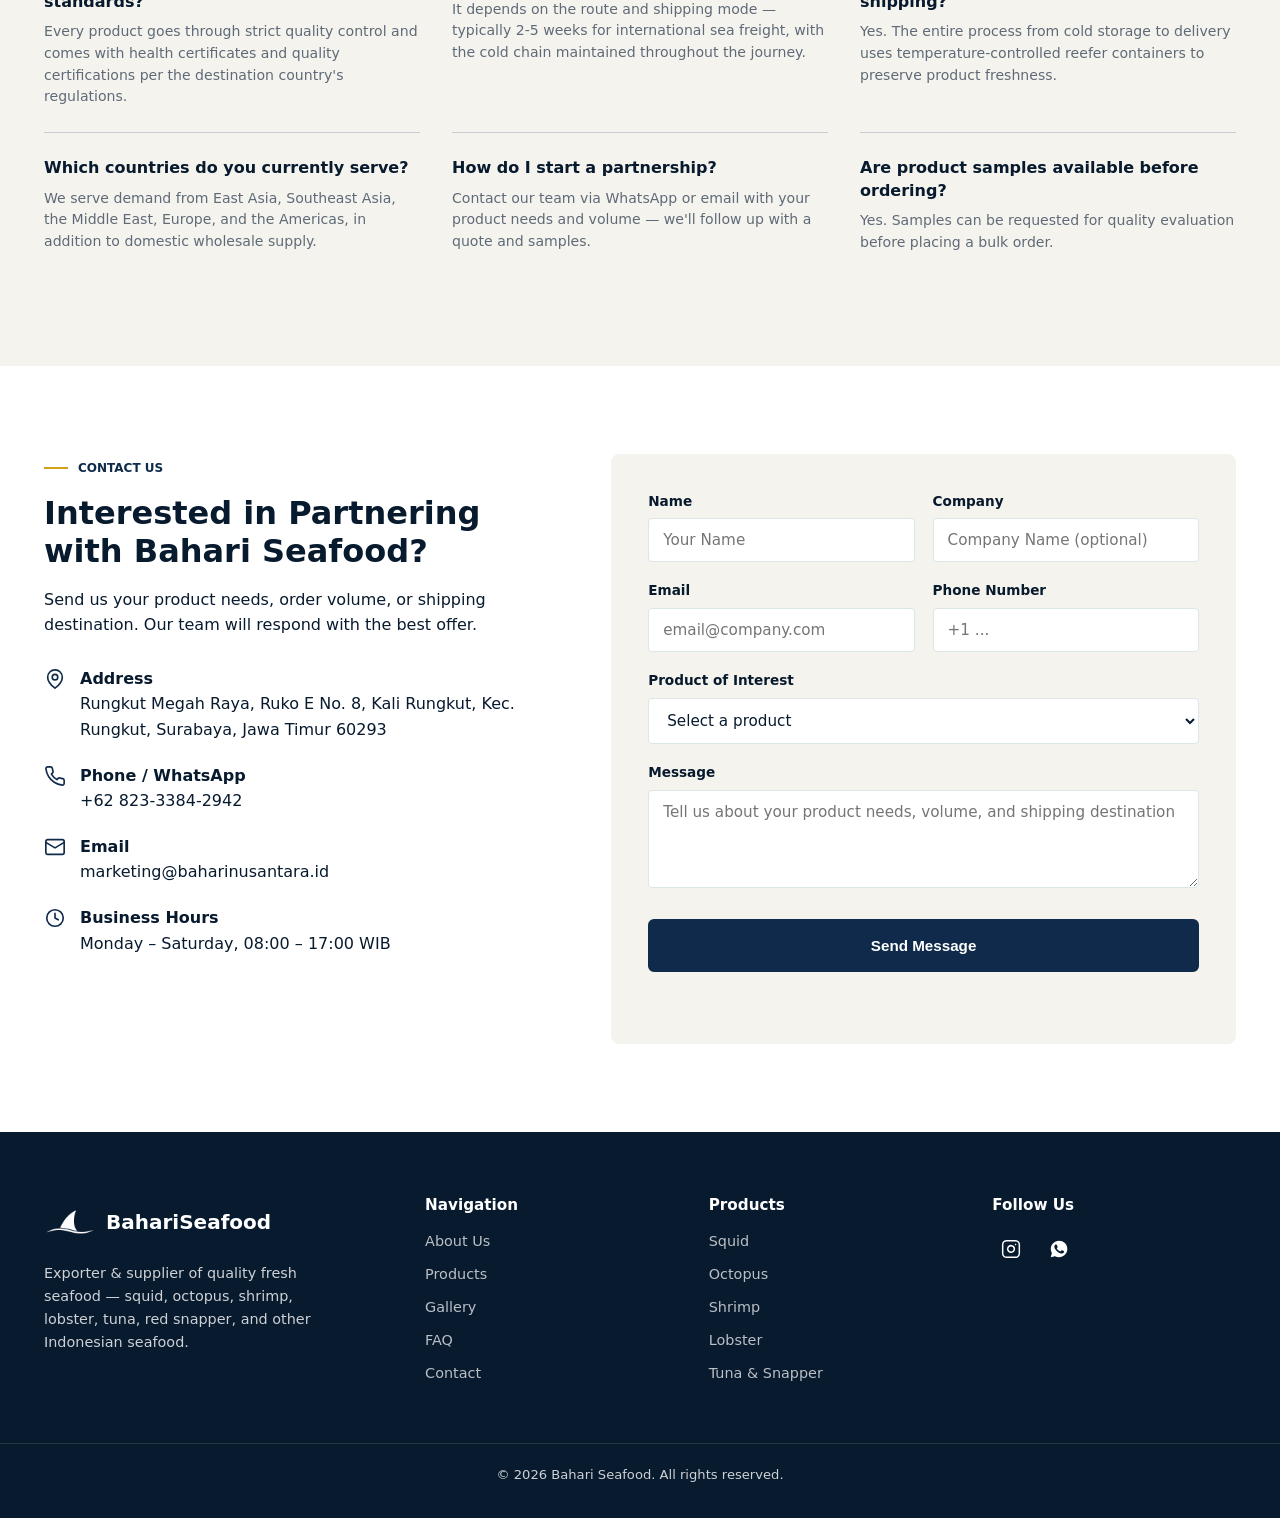
==== commit 46e9fd5e: "Add downloadable company profile PDF, remove 2 more duplicate photos The "Company Profile" button pr" ====
--- a/index.html
+++ b/index.html
@@ -106,7 +106,7 @@
             <h3>Company Profile</h3>
             <p>Get the full overview of our company, legal documentation, and product catalog in one PDF.</p>
           </div>
-          <a href="https://wa.me/6282333842942?text=Hello%20Bahari%20Seafood%2C%20please%20send%20your%20company%20profile." class="btn btn-primary compro-btn" target="_blank" rel="noopener">Request Profile</a>
+          <a href="files/Bahari-Seafood-Company-Profile.pdf" class="btn btn-primary compro-btn" target="_blank" rel="noopener" download>Download PDF</a>
         </div>
       </div>
     </div>
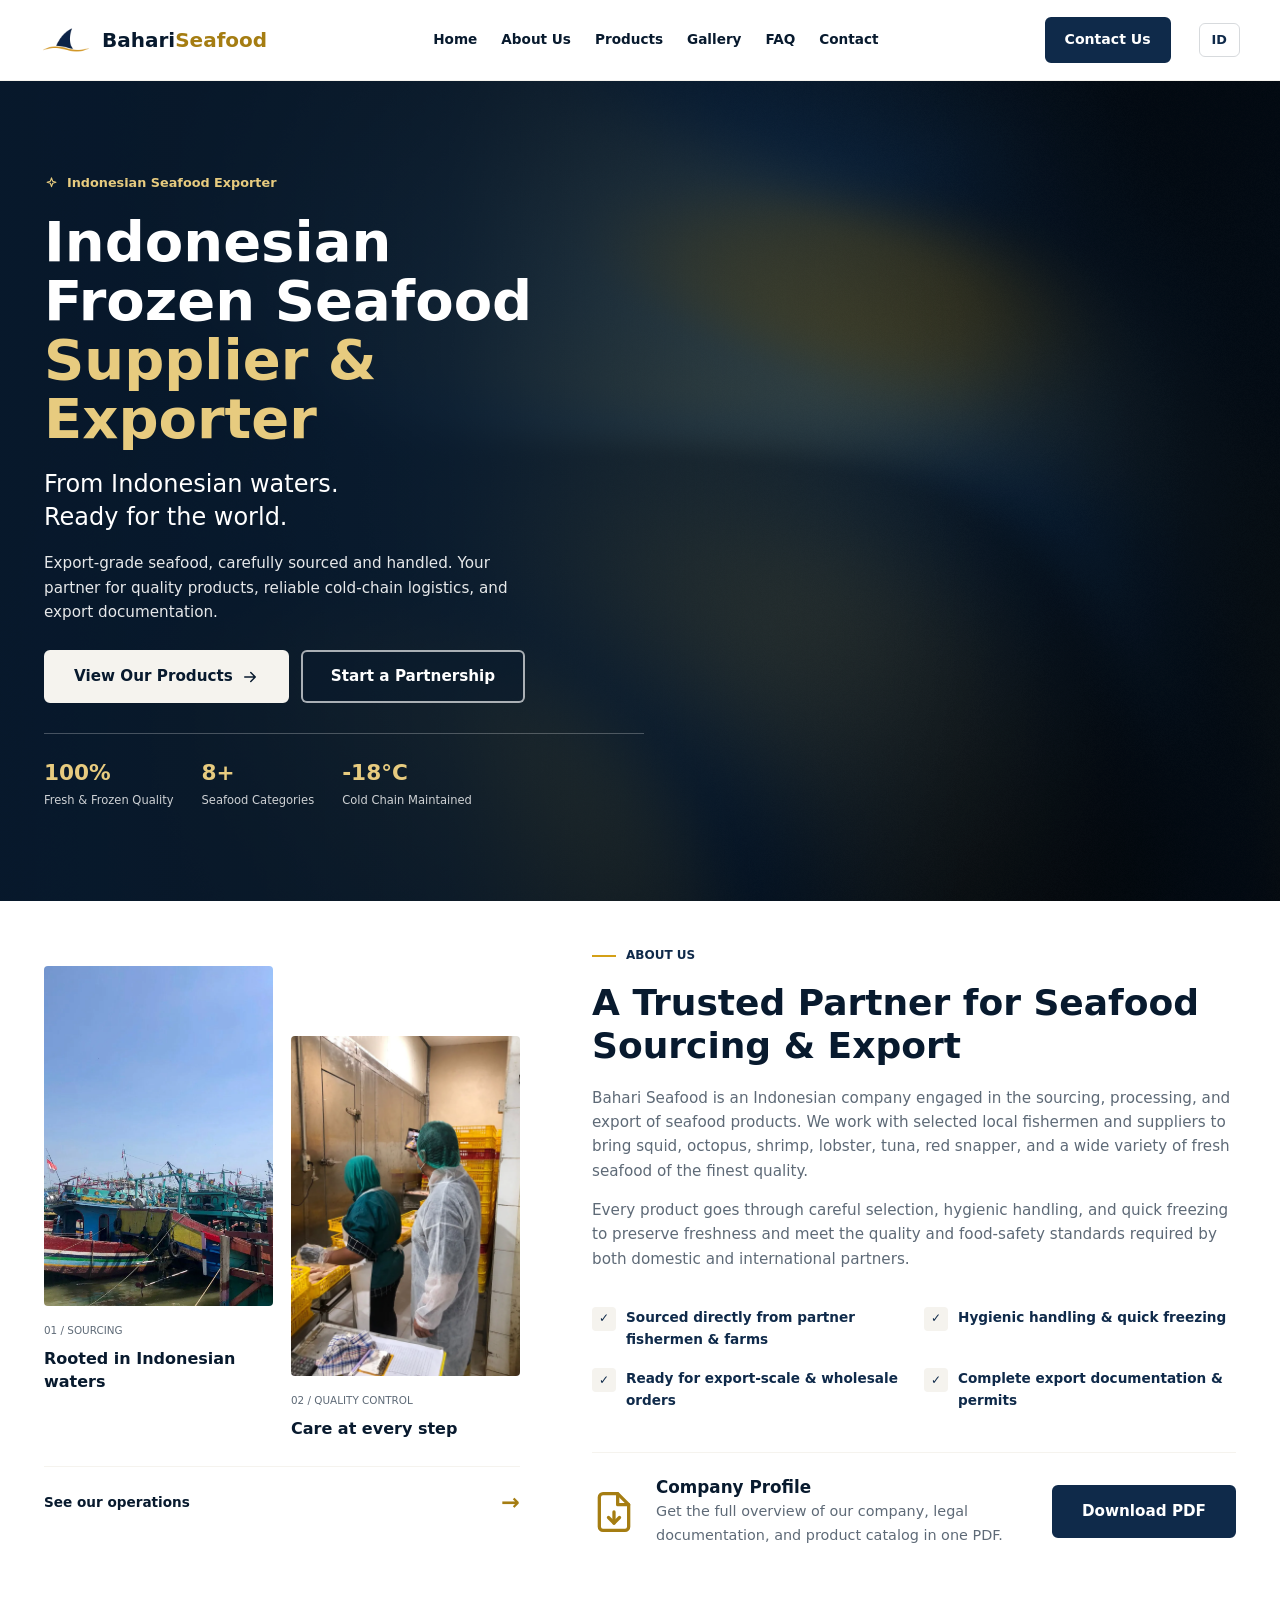
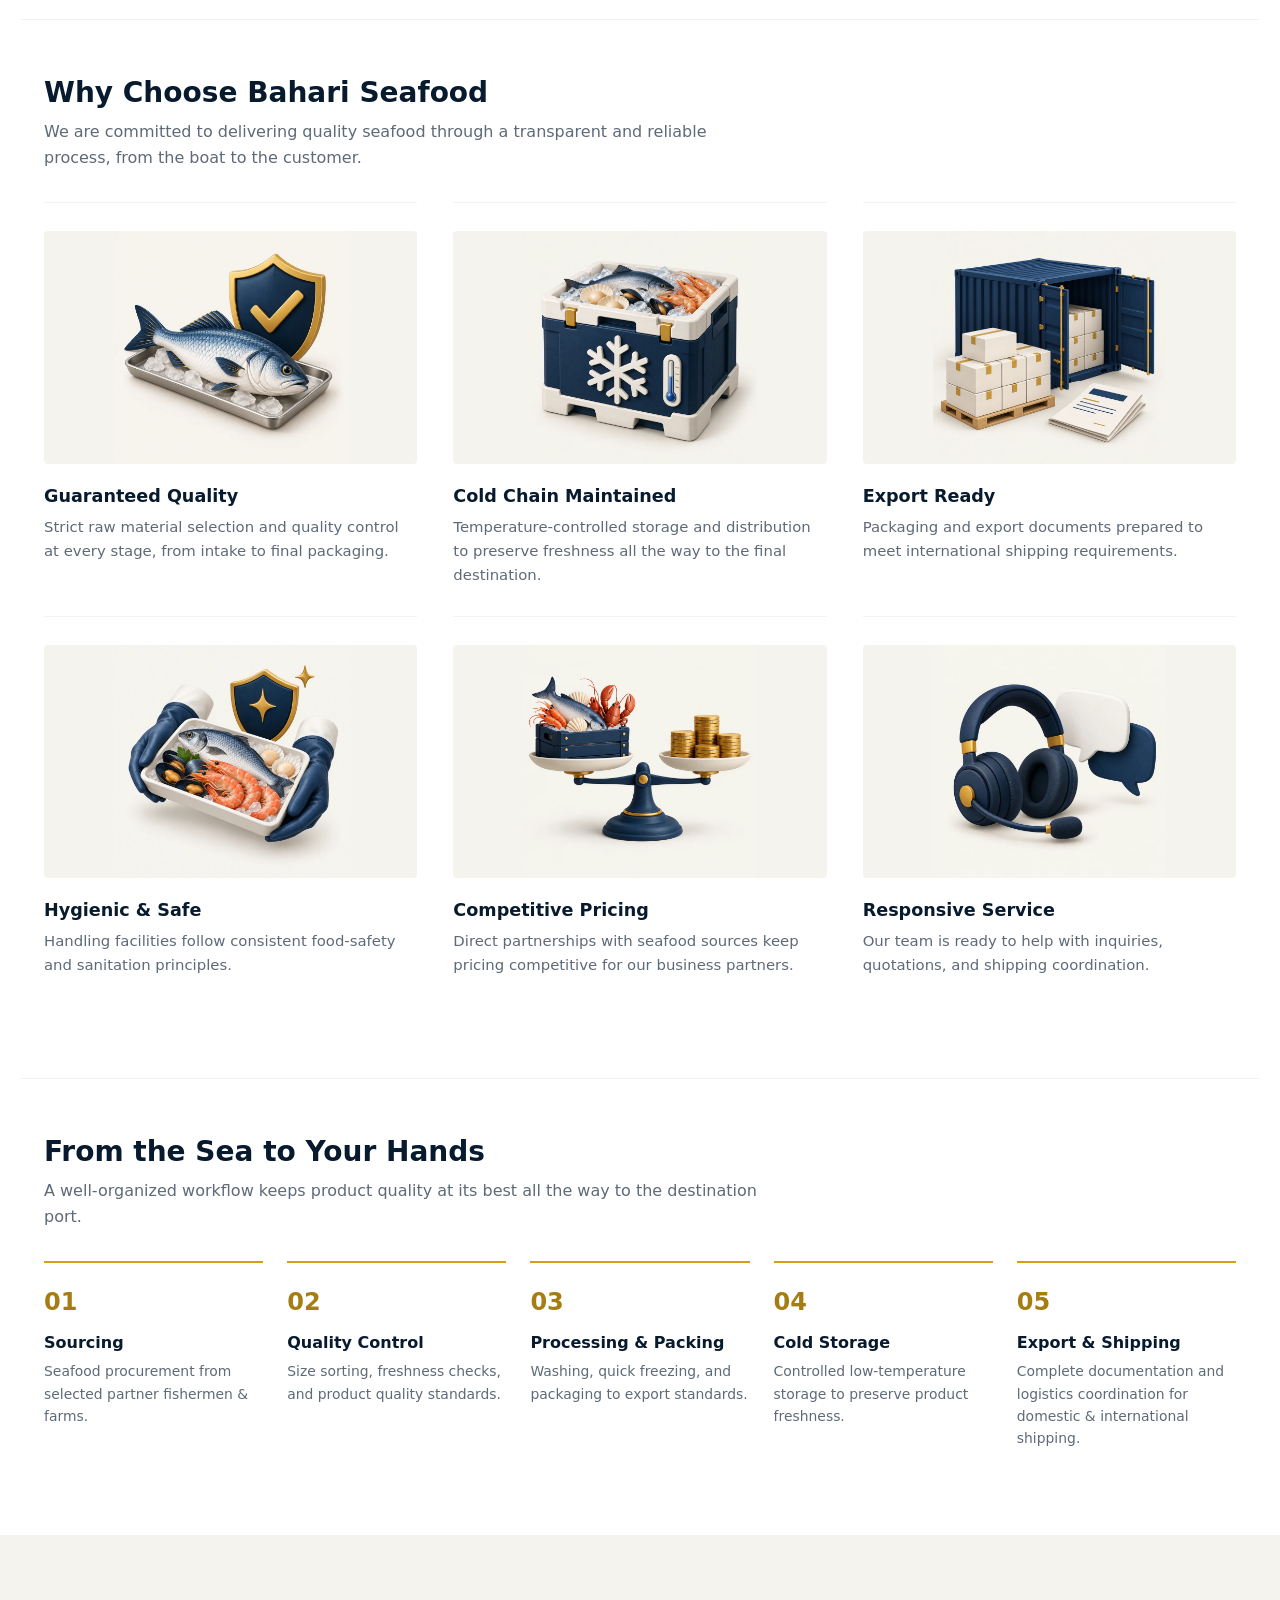
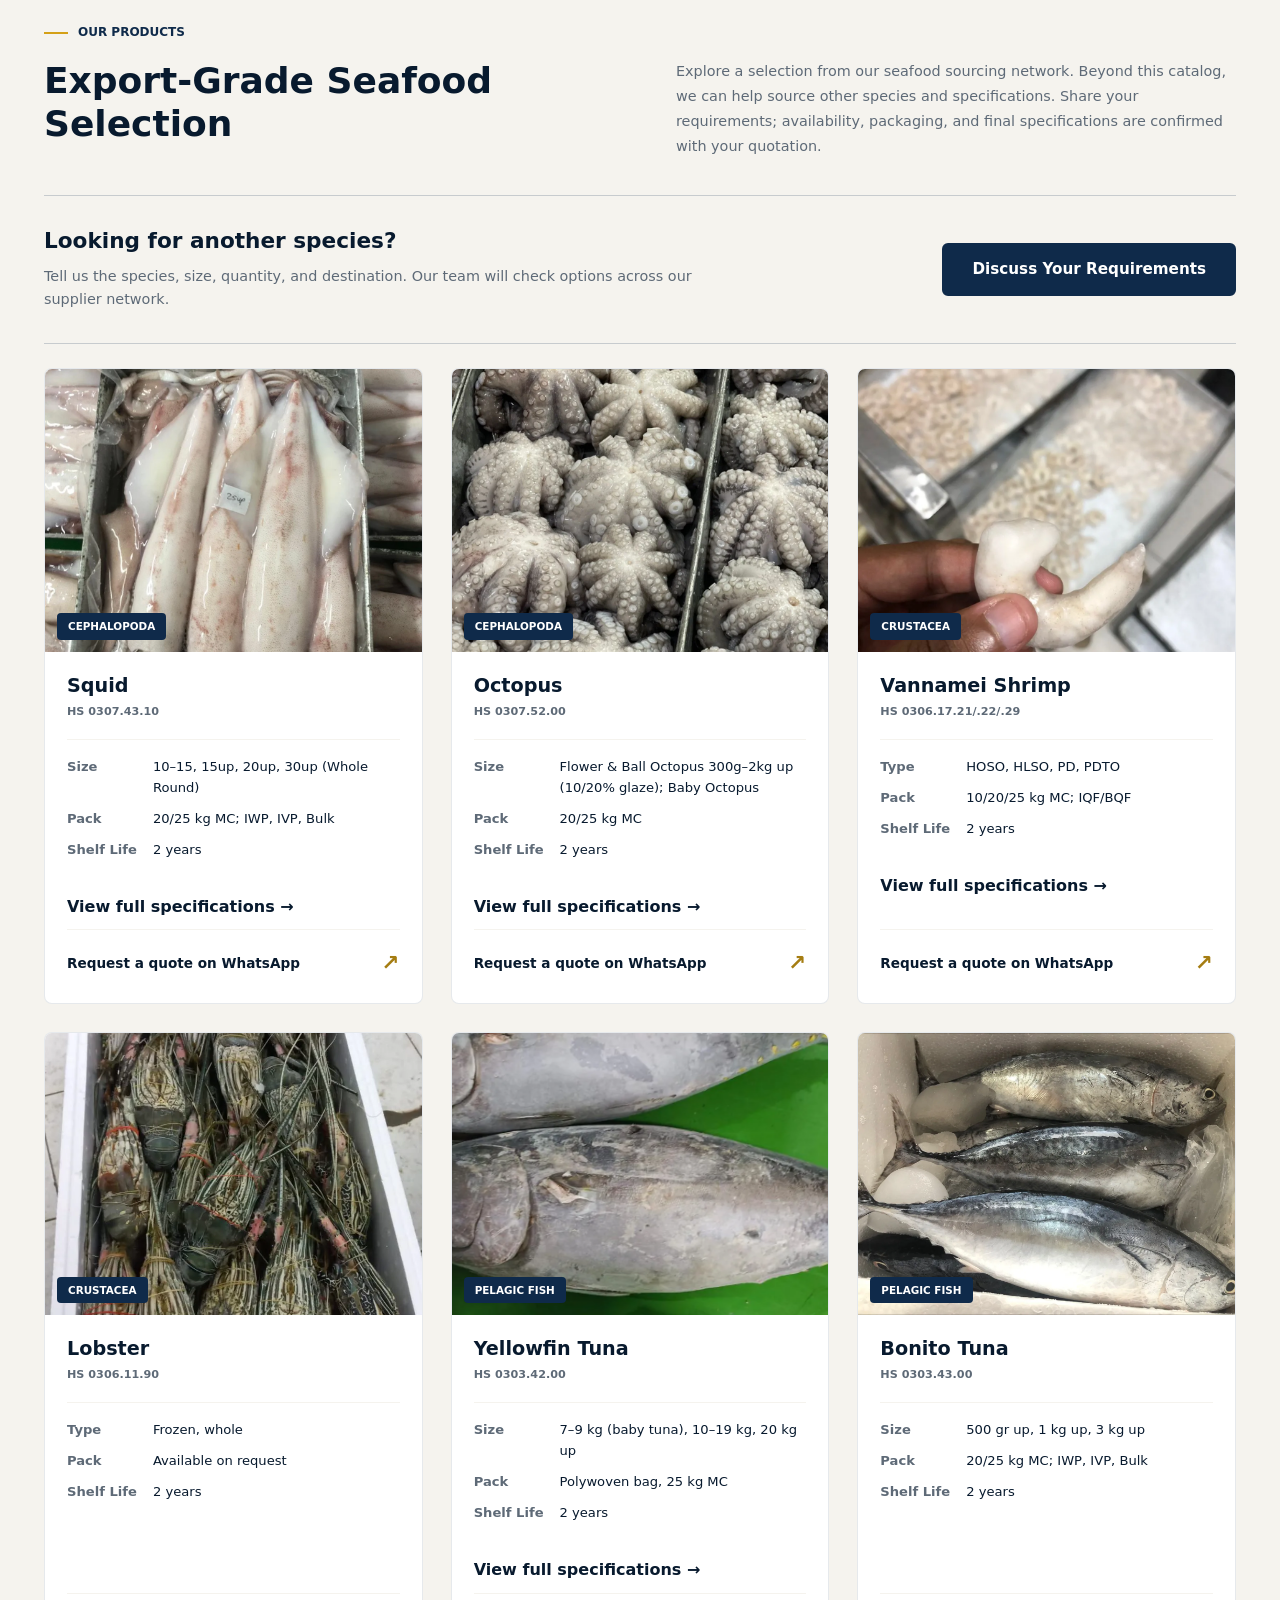
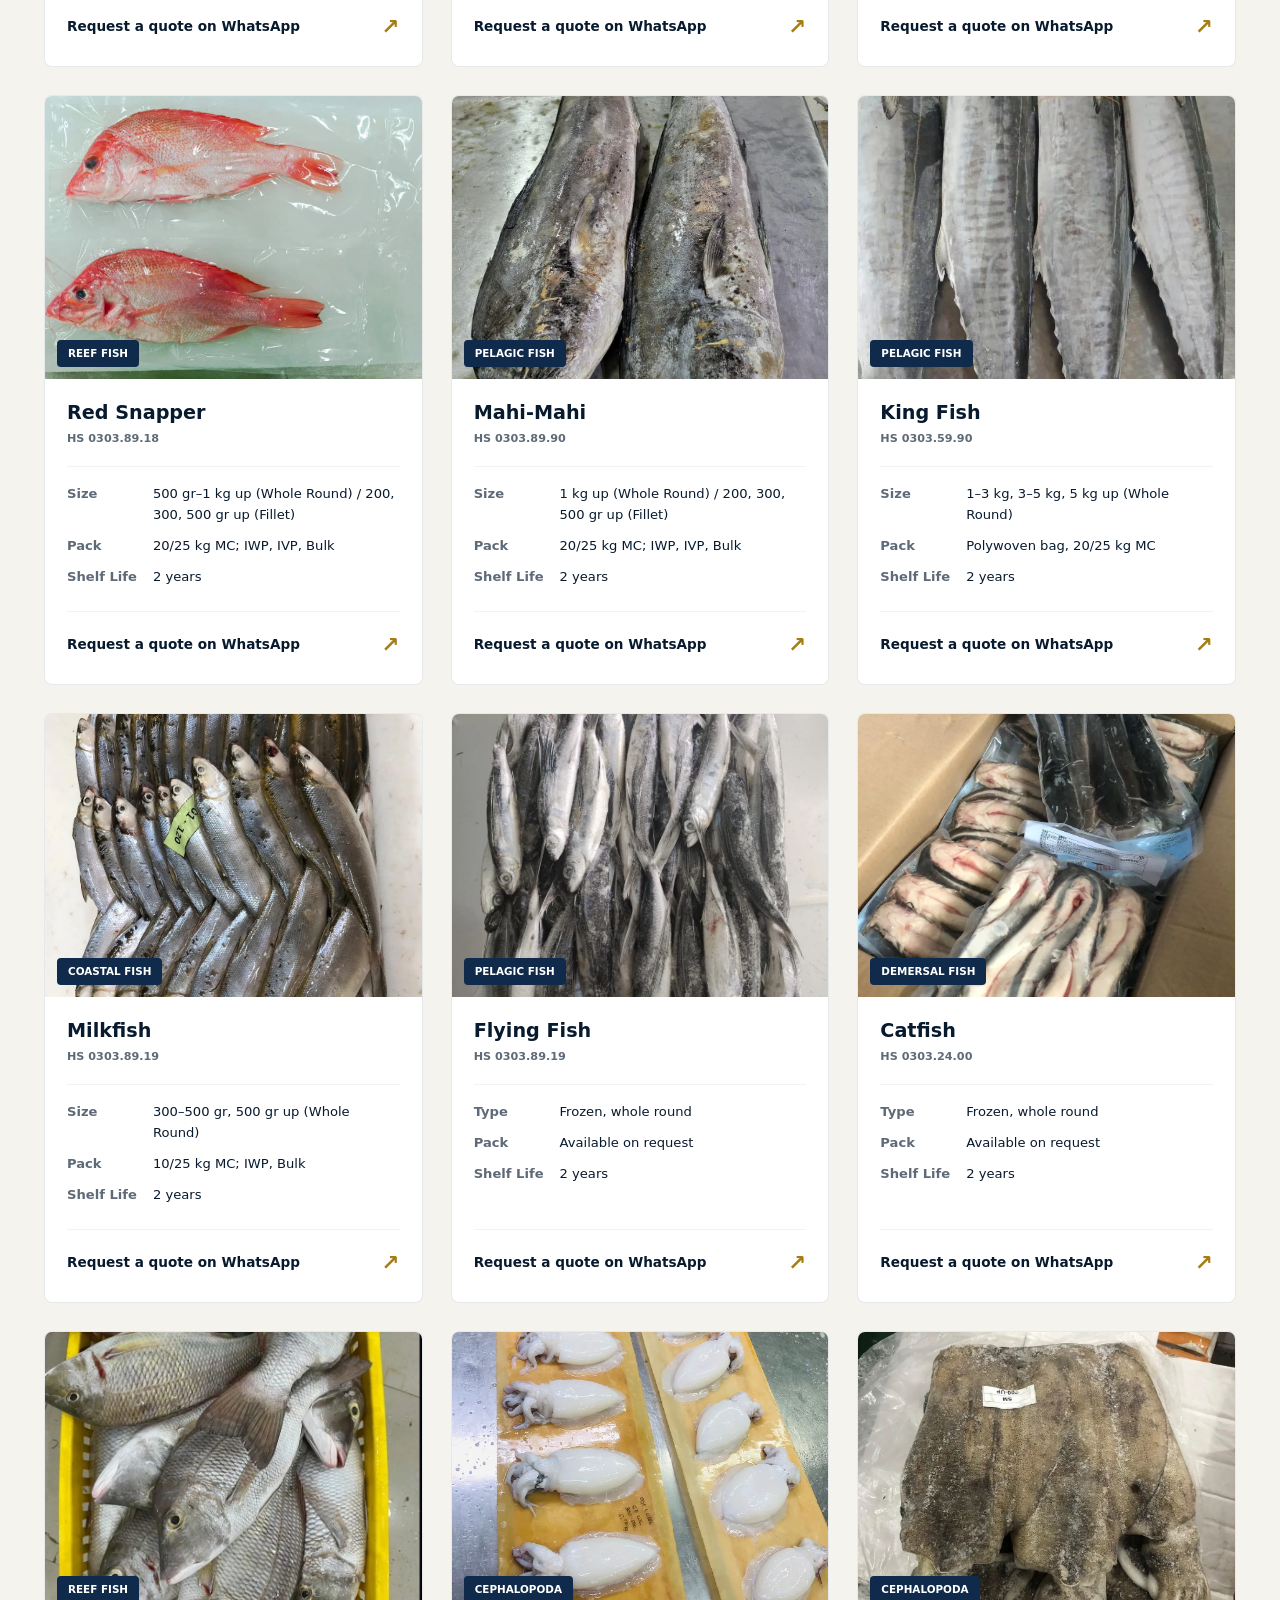
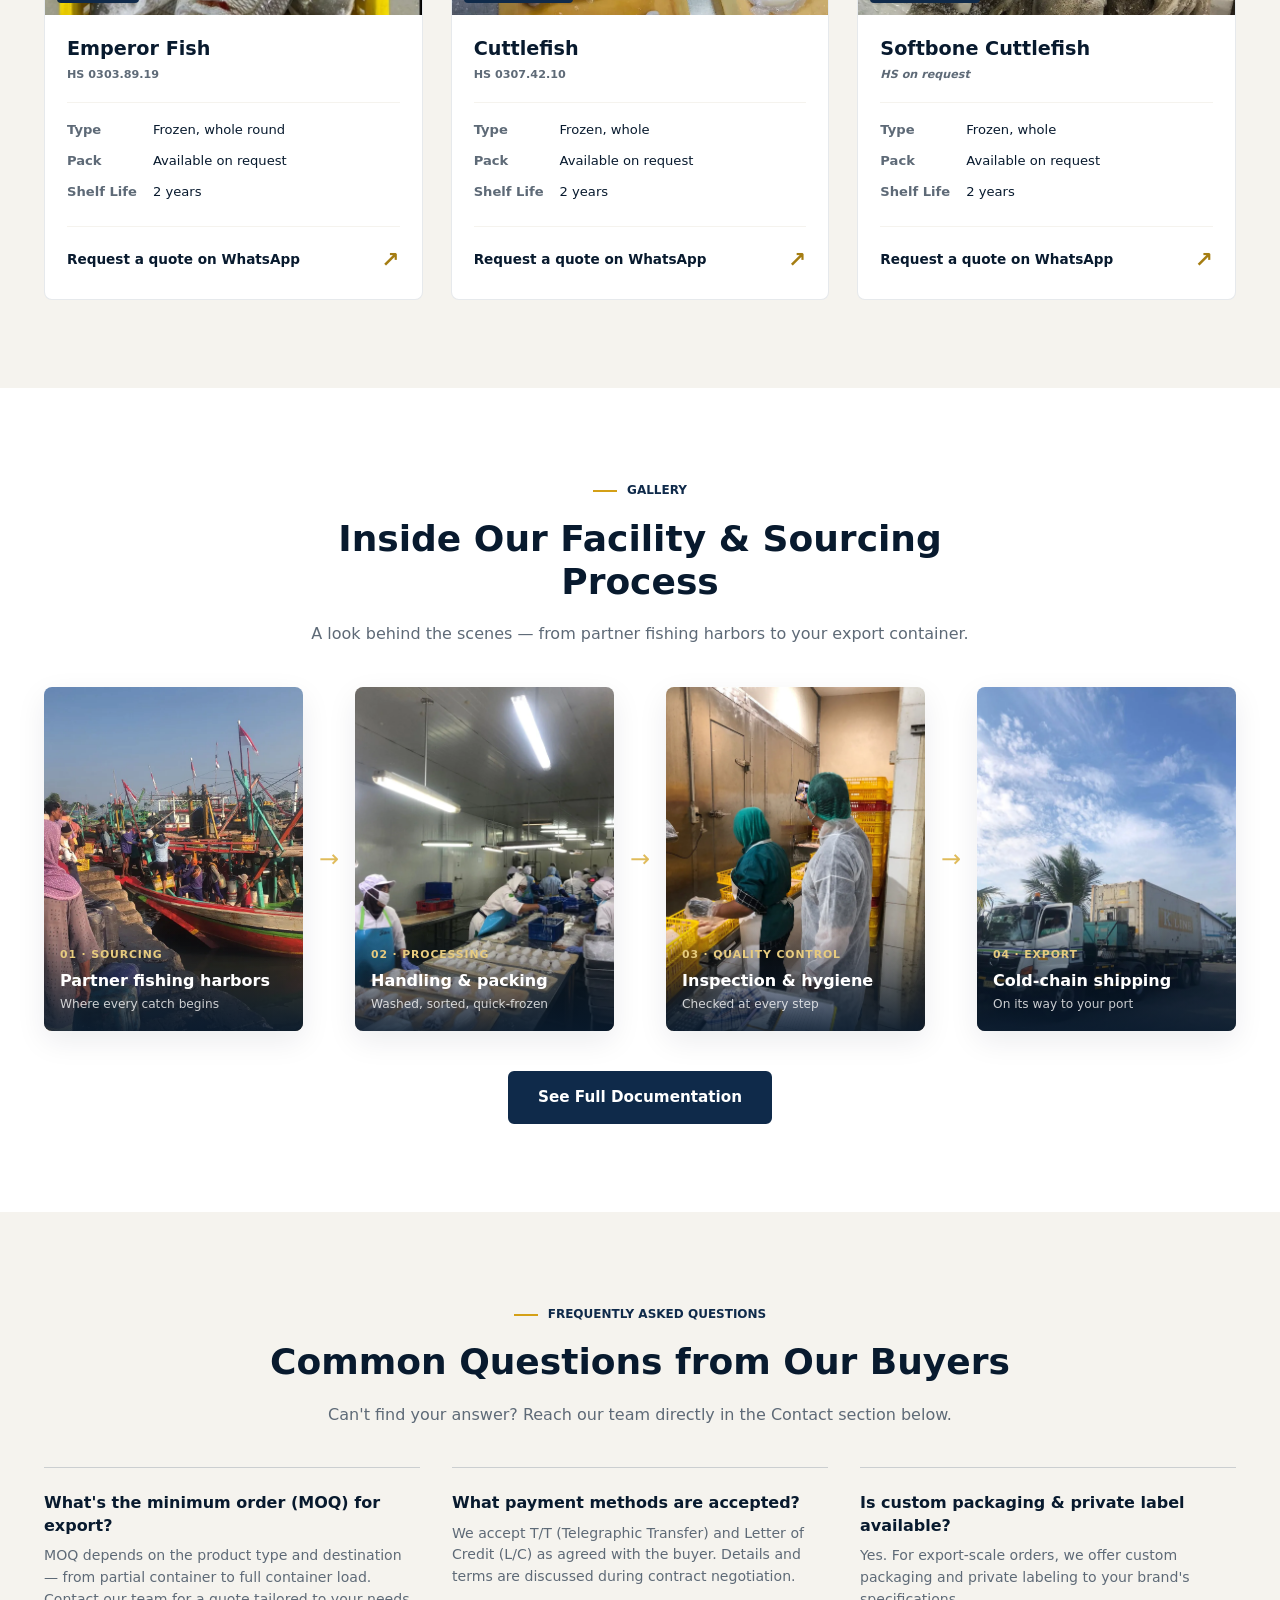
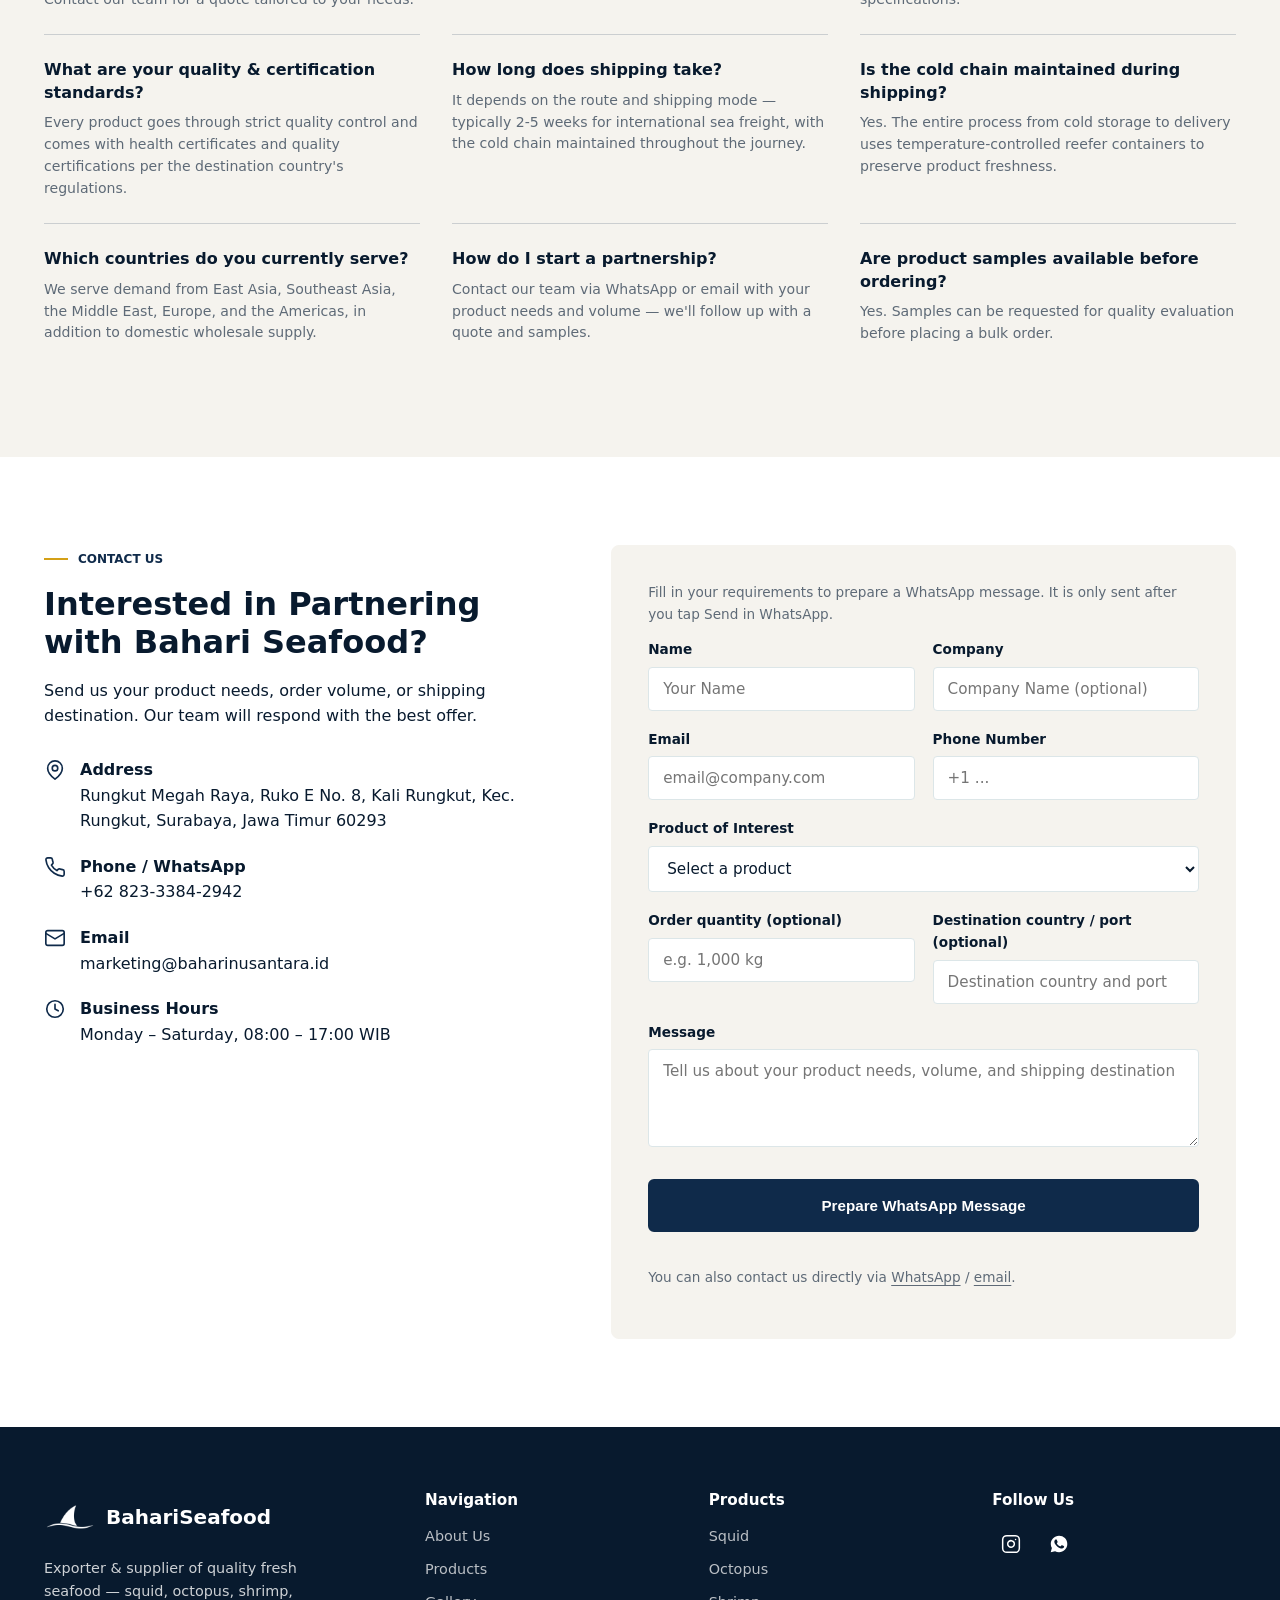
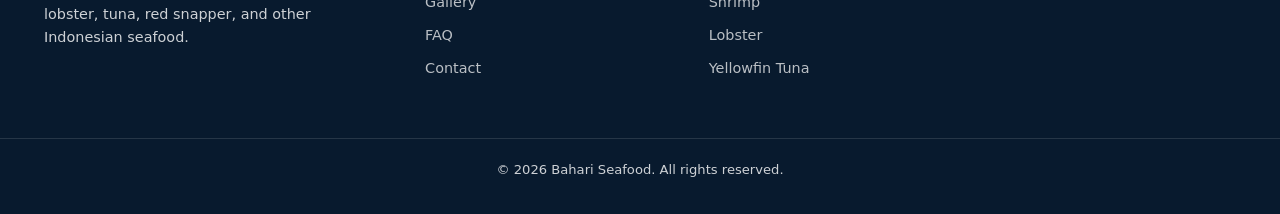
==== commit f3944aa7: "Fix inquiry handoff and add bilingual seafood SEO pages" ====
--- a/index.html
+++ b/index.html
@@ -3,11 +3,49 @@
 <head>
 <meta charset="UTF-8">
 <meta name="viewport" content="width=device-width, initial-scale=1.0">
-<title>Bahari Seafood — Indonesian Fresh Seafood Exporter</title>
-<meta name="description" content="Bahari Seafood is an Indonesian producer and exporter of squid, octopus, shrimp, lobster, tuna, red snapper, and other fresh, export-grade seafood.">
-<link rel="alternate" hreflang="id" href="id/index.html">
-<link rel="alternate" hreflang="en" href="index.html">
-<link rel="alternate" hreflang="x-default" href="index.html">
+<title>Indonesian Frozen Seafood Supplier &amp; Exporter | Bahari Seafood</title>
+<meta name="description" content="Source frozen squid, octopus, vannamei shrimp and tuna from Indonesia. Explore product specifications and packing options. Request a quote from Bahari Seafood.">
+<link rel="canonical" href="https://seafood.baharinusantara.id/">
+<link rel="alternate" hreflang="en" href="https://seafood.baharinusantara.id/">
+<link rel="alternate" hreflang="id" href="https://seafood.baharinusantara.id/id/">
+<link rel="alternate" hreflang="x-default" href="https://seafood.baharinusantara.id/">
+<meta property="og:type" content="website">
+<meta property="og:site_name" content="Bahari Seafood">
+<meta property="og:title" content="Indonesian Frozen Seafood Supplier &amp; Exporter | Bahari Seafood">
+<meta property="og:description" content="Source frozen squid, octopus, vannamei shrimp and tuna from Indonesia. Explore product specifications and packing options. Request a quote from Bahari Seafood.">
+<meta property="og:url" content="https://seafood.baharinusantara.id/">
+<meta property="og:image" content="https://seafood.baharinusantara.id/images/gallery/gallery-visit-harbor-fleet.webp">
+<meta property="og:image:alt" content="Indonesian Frozen Seafood Supplier &amp; Exporter | Bahari Seafood">
+<meta property="og:locale" content="en_US">
+<meta property="og:locale:alternate" content="id_ID">
+<meta name="twitter:card" content="summary_large_image">
+<script type="application/ld+json">
+{
+  "@context": "https://schema.org",
+  "@graph": [
+    {
+      "@type": "Organization",
+      "@id": "https://seafood.baharinusantara.id/#organization",
+      "name": "Bahari Seafood",
+      "url": "https://seafood.baharinusantara.id/",
+      "logo": "https://seafood.baharinusantara.id/images/bahari-icon.png",
+      "email": "marketing@baharinusantara.id",
+      "telephone": "+62-823-3384-2942",
+      "sameAs": [
+        "https://instagram.com/bahariseafood.id"
+      ],
+      "address": {
+        "@type": "PostalAddress",
+        "streetAddress": "Rungkut Megah Raya, Ruko E No. 8, Kali Rungkut, Kec. Rungkut",
+        "addressLocality": "Surabaya",
+        "addressRegion": "Jawa Timur",
+        "postalCode": "60293",
+        "addressCountry": "ID"
+      }
+    }
+  ]
+}
+</script>
 <link rel="icon" href="images/favicon.png" type="image/png">
 <link rel="stylesheet" href="css/style.css">
 </head>
@@ -32,7 +70,7 @@
 
     <a href="#contact" class="btn btn-primary nav-cta">Contact Us</a>
 
-    <a href="id/index.html" class="lang-switch" lang="id" hreflang="id">ID</a>
+    <a href="id/" class="lang-switch" lang="id" hreflang="id">ID</a>
 
     <button class="nav-toggle" id="navToggle" aria-label="Open menu" aria-expanded="false">
       <span></span><span></span><span></span>
@@ -55,9 +93,7 @@
           <svg class="hero-badge-icon" viewBox="0 0 24 24" fill="none" stroke="currentColor" stroke-width="1.8" stroke-linecap="round" stroke-linejoin="round" aria-hidden="true"><path d="M12 3l1.9 5.3L19 10l-5.1 1.7L12 17l-1.9-5.3L5 10l5.1-1.7L12 3z"/></svg>
           Indonesian Seafood Exporter
         </p>
-        <h1 class="hero-title">
-          Bahari <span>Seafood</span>
-        </h1>
+        <h1 class="hero-title">Indonesian Frozen Seafood <span>Supplier &amp; Exporter</span></h1>
         <p class="hero-lead">From Indonesian waters.<br>Ready for the world.</p>
         <p class="hero-desc">Export-grade seafood, carefully sourced and handled. Your partner for quality products, reliable cold-chain logistics, and export documentation.</p>
         <div class="hero-actions intro-in" style="--d:1.5s">
@@ -207,12 +243,14 @@
             <span class="product-category">Cephalopoda</span>
           </div>
           <div class="product-body">
-            <div class="product-title-row"><h3>Squid</h3><span class="product-hs">HS 0307.43.10</span></div>
+            <div class="product-title-row"><h3><a href="products/frozen-squid.html">Squid</a></h3><span class="product-hs">HS 0307.43.10</span></div>
             <dl class="product-specs">
               <dt>Size</dt><dd>10–15, 15up, 20up, 30up (Whole Round)</dd>
               <dt>Pack</dt><dd>20/25 kg MC; IWP, IVP, Bulk</dd>
               <dt>Shelf Life</dt><dd>2 years</dd>
             </dl>
+            <a class="product-detail-link" href="products/frozen-squid.html">View full specifications <span aria-hidden="true">→</span></a>
+            <a class="product-inquiry" href="https://wa.me/6282333842942?text=Hello%20Bahari%20Seafood%2C%20I%20would%20like%20a%20quotation%20for%20Squid." target="_blank" rel="noopener">Request a quote on WhatsApp <span aria-hidden="true">↗</span></a>
           </div>
         </article>
 
@@ -222,27 +260,31 @@
             <span class="product-category">Cephalopoda</span>
           </div>
           <div class="product-body">
-            <div class="product-title-row"><h3>Octopus</h3><span class="product-hs">HS 0307.52.00</span></div>
+            <div class="product-title-row"><h3><a href="products/frozen-octopus.html">Octopus</a></h3><span class="product-hs">HS 0307.52.00</span></div>
             <dl class="product-specs">
               <dt>Size</dt><dd>Flower &amp; Ball Octopus 300g–2kg up (10/20% glaze); Baby Octopus</dd>
               <dt>Pack</dt><dd>20/25 kg MC</dd>
               <dt>Shelf Life</dt><dd>2 years</dd>
             </dl>
-          </div>
-        </article>
-
-        <article class="product-card reveal">
-          <div class="product-photo">
-            <img src="images/gallery/gallery-shrimp.webp" alt="Frozen Vanamei shrimp" loading="lazy" width="1050" height="1400">
+            <a class="product-detail-link" href="products/frozen-octopus.html">View full specifications <span aria-hidden="true">→</span></a>
+            <a class="product-inquiry" href="https://wa.me/6282333842942?text=Hello%20Bahari%20Seafood%2C%20I%20would%20like%20a%20quotation%20for%20Octopus." target="_blank" rel="noopener">Request a quote on WhatsApp <span aria-hidden="true">↗</span></a>
+          </div>
+        </article>
+
+        <article class="product-card reveal">
+          <div class="product-photo">
+            <img src="images/gallery/gallery-shrimp.webp" alt="Frozen Vannamei shrimp" loading="lazy" width="1050" height="1400">
             <span class="product-category">Crustacea</span>
           </div>
           <div class="product-body">
-            <div class="product-title-row"><h3>Vanamei Shrimp</h3><span class="product-hs">HS 0306.17.21/.22/.29</span></div>
+            <div class="product-title-row"><h3><a href="products/frozen-vannamei-shrimp.html">Vannamei Shrimp</a></h3><span class="product-hs">HS 0306.17.21/.22/.29</span></div>
             <dl class="product-specs">
               <dt>Type</dt><dd>HOSO, HLSO, PD, PDTO</dd>
               <dt>Pack</dt><dd>10/20/25 kg MC; IQF/BQF</dd>
               <dt>Shelf Life</dt><dd>2 years</dd>
             </dl>
+            <a class="product-detail-link" href="products/frozen-vannamei-shrimp.html">View full specifications <span aria-hidden="true">→</span></a>
+            <a class="product-inquiry" href="https://wa.me/6282333842942?text=Hello%20Bahari%20Seafood%2C%20I%20would%20like%20a%20quotation%20for%20Vannamei%20Shrimp." target="_blank" rel="noopener">Request a quote on WhatsApp <span aria-hidden="true">↗</span></a>
           </div>
         </article>
 
@@ -258,6 +300,7 @@
               <dt>Pack</dt><dd>Available on request</dd>
               <dt>Shelf Life</dt><dd>2 years</dd>
             </dl>
+            <a class="product-inquiry" href="https://wa.me/6282333842942?text=Hello%20Bahari%20Seafood%2C%20I%20would%20like%20a%20quotation%20for%20Lobster." target="_blank" rel="noopener">Request a quote on WhatsApp <span aria-hidden="true">↗</span></a>
           </div>
         </article>
 
@@ -267,12 +310,14 @@
             <span class="product-category">Pelagic Fish</span>
           </div>
           <div class="product-body">
-            <div class="product-title-row"><h3>Yellowfin Tuna</h3><span class="product-hs">HS 0303.42.00</span></div>
+            <div class="product-title-row"><h3><a href="products/frozen-yellowfin-tuna.html">Yellowfin Tuna</a></h3><span class="product-hs">HS 0303.42.00</span></div>
             <dl class="product-specs">
               <dt>Size</dt><dd>7–9 kg (baby tuna), 10–19 kg, 20 kg up</dd>
               <dt>Pack</dt><dd>Polywoven bag, 25 kg MC</dd>
               <dt>Shelf Life</dt><dd>2 years</dd>
             </dl>
+            <a class="product-detail-link" href="products/frozen-yellowfin-tuna.html">View full specifications <span aria-hidden="true">→</span></a>
+            <a class="product-inquiry" href="https://wa.me/6282333842942?text=Hello%20Bahari%20Seafood%2C%20I%20would%20like%20a%20quotation%20for%20Yellowfin%20Tuna." target="_blank" rel="noopener">Request a quote on WhatsApp <span aria-hidden="true">↗</span></a>
           </div>
         </article>
 
@@ -288,6 +333,7 @@
               <dt>Pack</dt><dd>20/25 kg MC; IWP, IVP, Bulk</dd>
               <dt>Shelf Life</dt><dd>2 years</dd>
             </dl>
+            <a class="product-inquiry" href="https://wa.me/6282333842942?text=Hello%20Bahari%20Seafood%2C%20I%20would%20like%20a%20quotation%20for%20Bonito%20Tuna." target="_blank" rel="noopener">Request a quote on WhatsApp <span aria-hidden="true">↗</span></a>
           </div>
         </article>
 
@@ -303,6 +349,7 @@
               <dt>Pack</dt><dd>20/25 kg MC; IWP, IVP, Bulk</dd>
               <dt>Shelf Life</dt><dd>2 years</dd>
             </dl>
+            <a class="product-inquiry" href="https://wa.me/6282333842942?text=Hello%20Bahari%20Seafood%2C%20I%20would%20like%20a%20quotation%20for%20Red%20Snapper." target="_blank" rel="noopener">Request a quote on WhatsApp <span aria-hidden="true">↗</span></a>
           </div>
         </article>
 
@@ -318,6 +365,7 @@
               <dt>Pack</dt><dd>20/25 kg MC; IWP, IVP, Bulk</dd>
               <dt>Shelf Life</dt><dd>2 years</dd>
             </dl>
+            <a class="product-inquiry" href="https://wa.me/6282333842942?text=Hello%20Bahari%20Seafood%2C%20I%20would%20like%20a%20quotation%20for%20Mahi-Mahi." target="_blank" rel="noopener">Request a quote on WhatsApp <span aria-hidden="true">↗</span></a>
           </div>
         </article>
 
@@ -333,6 +381,7 @@
               <dt>Pack</dt><dd>Polywoven bag, 20/25 kg MC</dd>
               <dt>Shelf Life</dt><dd>2 years</dd>
             </dl>
+            <a class="product-inquiry" href="https://wa.me/6282333842942?text=Hello%20Bahari%20Seafood%2C%20I%20would%20like%20a%20quotation%20for%20King%20Fish." target="_blank" rel="noopener">Request a quote on WhatsApp <span aria-hidden="true">↗</span></a>
           </div>
         </article>
 
@@ -348,6 +397,7 @@
               <dt>Pack</dt><dd>10/25 kg MC; IWP, Bulk</dd>
               <dt>Shelf Life</dt><dd>2 years</dd>
             </dl>
+            <a class="product-inquiry" href="https://wa.me/6282333842942?text=Hello%20Bahari%20Seafood%2C%20I%20would%20like%20a%20quotation%20for%20Milkfish." target="_blank" rel="noopener">Request a quote on WhatsApp <span aria-hidden="true">↗</span></a>
           </div>
         </article>
 
@@ -363,6 +413,7 @@
               <dt>Pack</dt><dd>Available on request</dd>
               <dt>Shelf Life</dt><dd>2 years</dd>
             </dl>
+            <a class="product-inquiry" href="https://wa.me/6282333842942?text=Hello%20Bahari%20Seafood%2C%20I%20would%20like%20a%20quotation%20for%20Flying%20Fish." target="_blank" rel="noopener">Request a quote on WhatsApp <span aria-hidden="true">↗</span></a>
           </div>
         </article>
 
@@ -378,6 +429,7 @@
               <dt>Pack</dt><dd>Available on request</dd>
               <dt>Shelf Life</dt><dd>2 years</dd>
             </dl>
+            <a class="product-inquiry" href="https://wa.me/6282333842942?text=Hello%20Bahari%20Seafood%2C%20I%20would%20like%20a%20quotation%20for%20Catfish." target="_blank" rel="noopener">Request a quote on WhatsApp <span aria-hidden="true">↗</span></a>
           </div>
         </article>
 
@@ -393,6 +445,7 @@
               <dt>Pack</dt><dd>Available on request</dd>
               <dt>Shelf Life</dt><dd>2 years</dd>
             </dl>
+            <a class="product-inquiry" href="https://wa.me/6282333842942?text=Hello%20Bahari%20Seafood%2C%20I%20would%20like%20a%20quotation%20for%20Emperor%20Fish." target="_blank" rel="noopener">Request a quote on WhatsApp <span aria-hidden="true">↗</span></a>
           </div>
         </article>
 
@@ -408,6 +461,7 @@
               <dt>Pack</dt><dd>Available on request</dd>
               <dt>Shelf Life</dt><dd>2 years</dd>
             </dl>
+            <a class="product-inquiry" href="https://wa.me/6282333842942?text=Hello%20Bahari%20Seafood%2C%20I%20would%20like%20a%20quotation%20for%20Cuttlefish." target="_blank" rel="noopener">Request a quote on WhatsApp <span aria-hidden="true">↗</span></a>
           </div>
         </article>
 
@@ -423,6 +477,7 @@
               <dt>Pack</dt><dd>Available on request</dd>
               <dt>Shelf Life</dt><dd>2 years</dd>
             </dl>
+            <a class="product-inquiry" href="https://wa.me/6282333842942?text=Hello%20Bahari%20Seafood%2C%20I%20would%20like%20a%20quotation%20for%20Softbone%20Cuttlefish." target="_blank" rel="noopener">Request a quote on WhatsApp <span aria-hidden="true">↗</span></a>
           </div>
         </article>
 
@@ -622,7 +677,7 @@
           </li>
           <li>
             <span class="contact-icon" aria-hidden="true"><svg viewBox="0 0 24 24" fill="none" stroke="currentColor" stroke-width="1.8" stroke-linecap="round" stroke-linejoin="round"><rect x="2" y="4" width="20" height="16" rx="2"/><path d="M2 7l10 6 10-6"/></svg></span>
-            <div><strong>Email</strong><br>marketing@baharinusantara.id</div>
+            <div><strong>Email</strong><br><a href="mailto:marketing@baharinusantara.id">marketing@baharinusantara.id</a></div>
           </li>
           <li>
             <span class="contact-icon" aria-hidden="true"><svg viewBox="0 0 24 24" fill="none" stroke="currentColor" stroke-width="1.8" stroke-linecap="round" stroke-linejoin="round"><circle cx="12" cy="12" r="9"/><path d="M12 7v5l3.5 2"/></svg></span>
@@ -631,25 +686,26 @@
         </ul>
       </div>
 
-      <form class="contact-form reveal" id="contactForm">
+      <form class="contact-form reveal" id="contactForm" aria-describedby="contactHelp">
+        <p id="contactHelp" class="form-help">Fill in your requirements to prepare a WhatsApp message. It is only sent after you tap Send in WhatsApp.</p>
         <div class="form-row">
           <div class="form-group">
             <label for="name">Name</label>
-            <input type="text" id="name" name="name" placeholder="Your Name" required>
+            <input type="text" id="name" name="name" maxlength="100" placeholder="Your Name" required>
           </div>
           <div class="form-group">
             <label for="company">Company</label>
-            <input type="text" id="company" name="company" placeholder="Company Name (optional)">
+            <input type="text" id="company" name="company" maxlength="150" placeholder="Company Name (optional)">
           </div>
         </div>
         <div class="form-row">
           <div class="form-group">
             <label for="email">Email</label>
-            <input type="email" id="email" name="email" placeholder="email@company.com" required>
+            <input type="email" id="email" name="email" maxlength="254" placeholder="email@company.com" required>
           </div>
           <div class="form-group">
             <label for="phone">Phone Number</label>
-            <input type="tel" id="phone" name="phone" placeholder="+1 ...">
+            <input type="tel" id="phone" name="phone" maxlength="50" placeholder="+1 ...">
           </div>
         </div>
         <div class="form-group">
@@ -658,7 +714,7 @@
             <option value="">Select a product</option>
             <option value="squid">Squid</option>
             <option value="octopus">Octopus</option>
-            <option value="shrimp">Vanamei Shrimp</option>
+            <option value="shrimp">Vannamei Shrimp</option>
             <option value="lobster">Lobster</option>
             <option value="yellowfin-tuna">Yellowfin Tuna</option>
             <option value="bonito-tuna">Bonito Tuna</option>
@@ -674,12 +730,24 @@
             <option value="lainnya">Other Seafood</option>
           </select>
         </div>
+        <div class="form-row">
+          <div class="form-group">
+            <label for="quantity">Order quantity (optional)</label>
+            <input type="text" id="quantity" name="quantity" maxlength="100" placeholder="e.g. 1,000 kg">
+          </div>
+          <div class="form-group">
+            <label for="destination">Destination country / port (optional)</label>
+            <input type="text" id="destination" name="destination" maxlength="150" placeholder="Destination country and port">
+          </div>
+        </div>
         <div class="form-group">
           <label for="message">Message</label>
-          <textarea id="message" name="message" rows="4" placeholder="Tell us about your product needs, volume, and shipping destination" required></textarea>
-        </div>
-        <button type="submit" class="btn btn-primary form-submit">Send Message</button>
-        <p class="form-status" id="formStatus" role="status"></p>
+          <textarea id="message" name="message" maxlength="2000" rows="4" placeholder="Tell us about your product needs, volume, and shipping destination" required></textarea>
+        </div>
+        <button type="submit" class="btn btn-primary form-submit" disabled>Prepare WhatsApp Message</button>
+        <p class="form-status" id="formStatus" role="status" aria-live="polite"></p>
+        <p class="form-help">You can also contact us directly via <a href="https://wa.me/6282333842942" target="_blank" rel="noopener">WhatsApp</a> / <a href="mailto:marketing@baharinusantara.id">email</a>.</p>
+        <noscript><p>JavaScript is unavailable. Use the WhatsApp or email link above.</p></noscript>
       </form>
     </div>
   </section>
@@ -706,11 +774,11 @@
     </div>
     <div class="footer-links">
       <h4>Products</h4>
-      <a href="#products">Squid</a>
-      <a href="#products">Octopus</a>
-      <a href="#products">Shrimp</a>
+      <a href="products/frozen-squid.html">Squid</a>
+      <a href="products/frozen-octopus.html">Octopus</a>
+      <a href="products/frozen-vannamei-shrimp.html">Shrimp</a>
       <a href="#products">Lobster</a>
-      <a href="#products">Tuna &amp; Snapper</a>
+      <a href="products/frozen-yellowfin-tuna.html">Yellowfin Tuna</a>
     </div>
     <div class="footer-social">
       <h4>Follow Us</h4>
--- a/css/style.css
+++ b/css/style.css
@@ -975,7 +975,8 @@
 }
 
 /* ===== Reveal animation ===== */
-.reveal { opacity: 0; transform: translateY(24px); transition: opacity .7s ease, transform .7s ease; }
+.reveal { opacity: 1; transform: none; transition: opacity .7s ease, transform .7s ease; }
+.reveal.reveal-ready { opacity: 0; transform: translateY(24px); }
 .reveal.visible { opacity: 1; transform: translateY(0); }
 
 /* ===== Responsive ===== */
@@ -1206,5 +1207,36 @@
 }
 @media (prefers-reduced-motion: reduce) {
   html { scroll-behavior: auto; }
-  .reveal, .intro-in { opacity: 1; transform: none; transition: none; animation: none; }
-}
+  .reveal, .reveal.reveal-ready, .intro-in { opacity: 1; transform: none; transition: none; animation: none; }
+}
+
+/* Search landing pages and an explicit, reviewable WhatsApp handoff. */
+.hero-copy h1 { font-size: clamp(2rem, 5vw, 3.5rem); text-wrap: balance; }
+.product-title-row h3 a:hover, .product-detail-link:hover { text-decoration: underline; }
+.product-detail-link { display: inline-block; min-height: 44px; padding-block: 10px; font-weight: 600; }
+.form-help { font-size: .85rem; color: var(--text-muted); }
+.form-help a, .product-contact-alternative a { text-decoration: underline; text-underline-offset: 3px; }
+.form-submit:disabled { opacity: .55; cursor: not-allowed; }
+.form-status { overflow-wrap: anywhere; }
+.whatsapp-handoff { display: flex; margin-top: 16px; }
+.breadcrumbs { margin-bottom: 24px; font-size: .85rem; }
+.breadcrumbs a { text-decoration: underline; text-underline-offset: 3px; }
+.product-page-hero h1 { max-width: 900px; text-wrap: balance; }
+.product-page-hero p { max-width: 760px; }
+.product-detail-grid, .product-order-grid { display: grid; grid-template-columns: 1fr 1fr; gap: 56px; align-items: start; }
+.product-detail-photo { margin: 0; }
+.product-detail-photo img { width: 100%; max-height: 620px; object-fit: contain; border-radius: 8px; background: var(--cream); }
+.product-detail-copy { min-width: 0; }
+.product-detail-copy .product-specs { border-color: rgba(15,42,74,.15); }
+.product-detail-copy .btn { white-space: normal; }
+.specification-note { padding: 20px; background: var(--white); border-left: 3px solid var(--brand-gold); font-size: .9rem; }
+.product-contact-alternative { margin-top: 16px; }
+.product-order-section { background: var(--white); }
+.inquiry-checklist { list-style: disc; padding-left: 22px; }
+.inquiry-checklist li { margin-bottom: 12px; }
+.related-products a { display: block; padding: 12px 0; border-bottom: 1px solid var(--cream); }
+.related-products a:hover { text-decoration: underline; }
+@media (max-width: 800px) {
+  .product-detail-grid, .product-order-grid { grid-template-columns: 1fr; gap: 32px; }
+  .product-detail-photo img { max-height: 420px; }
+}
